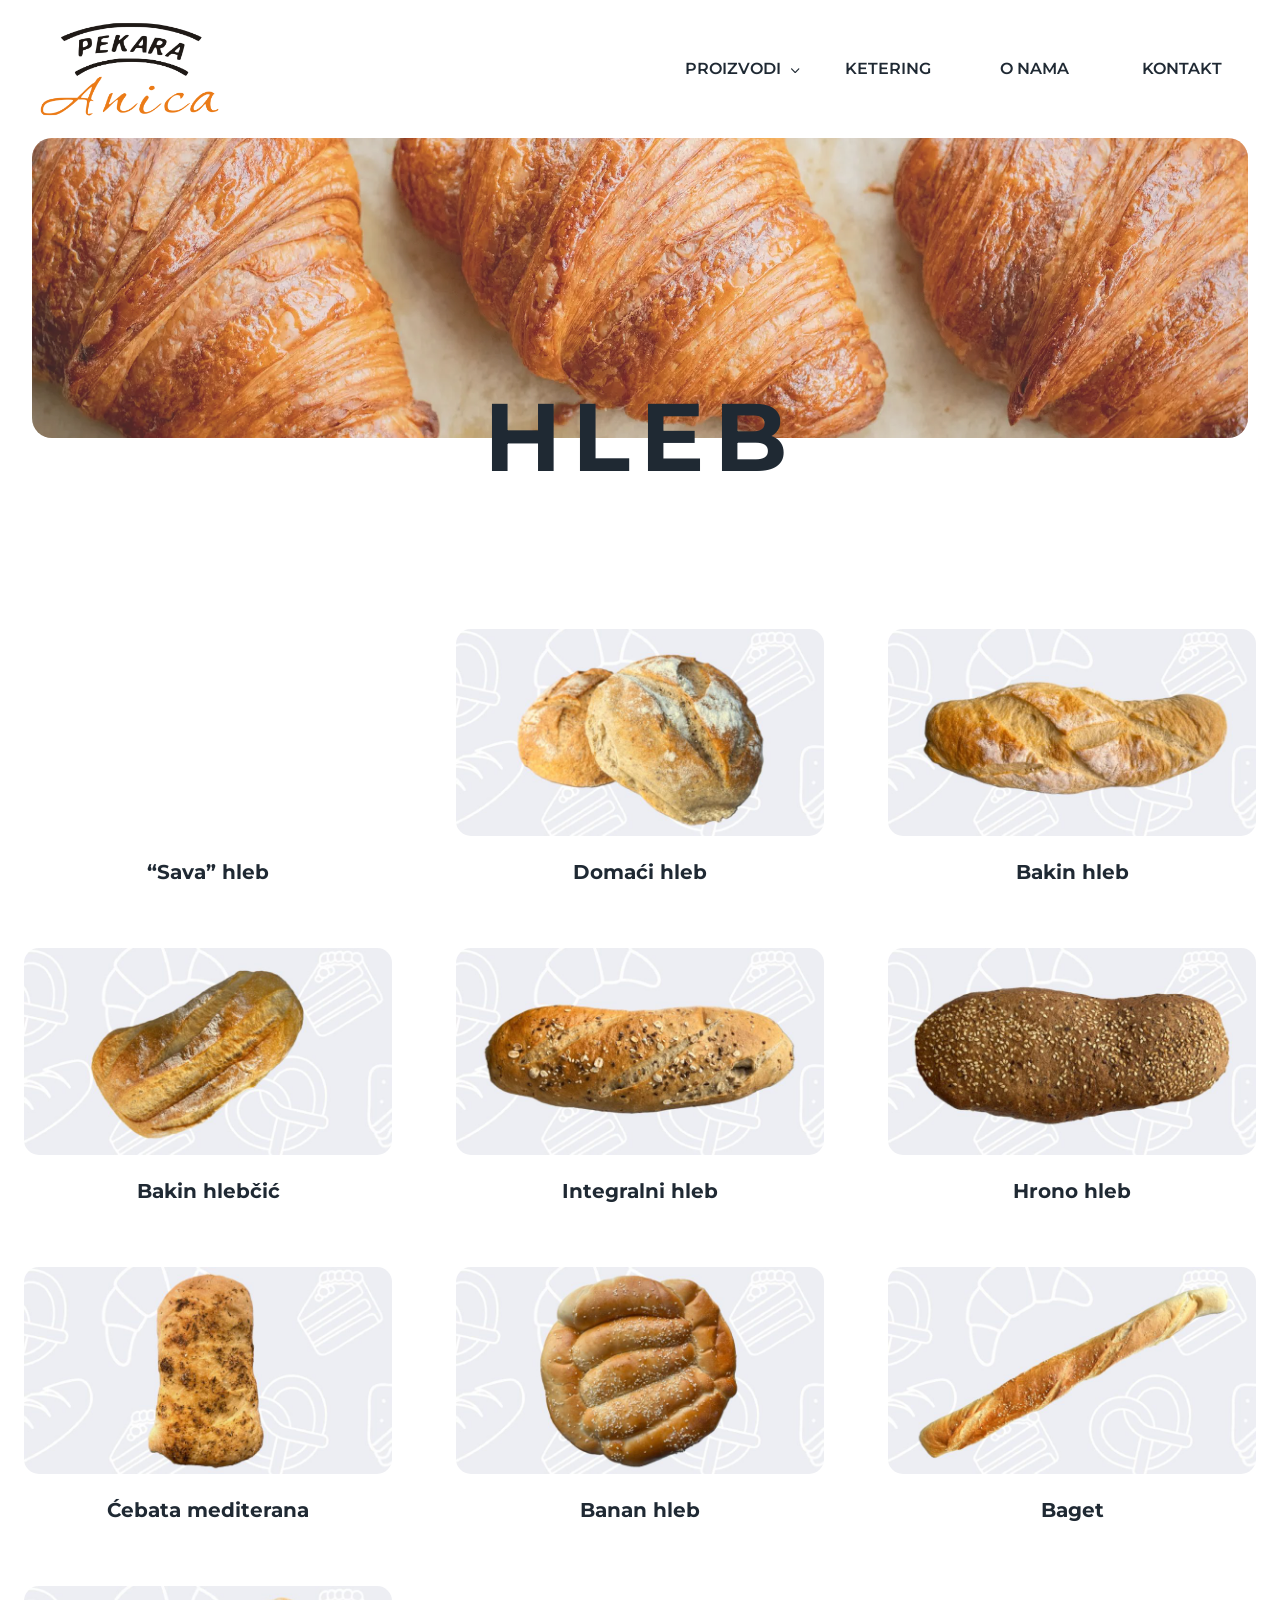
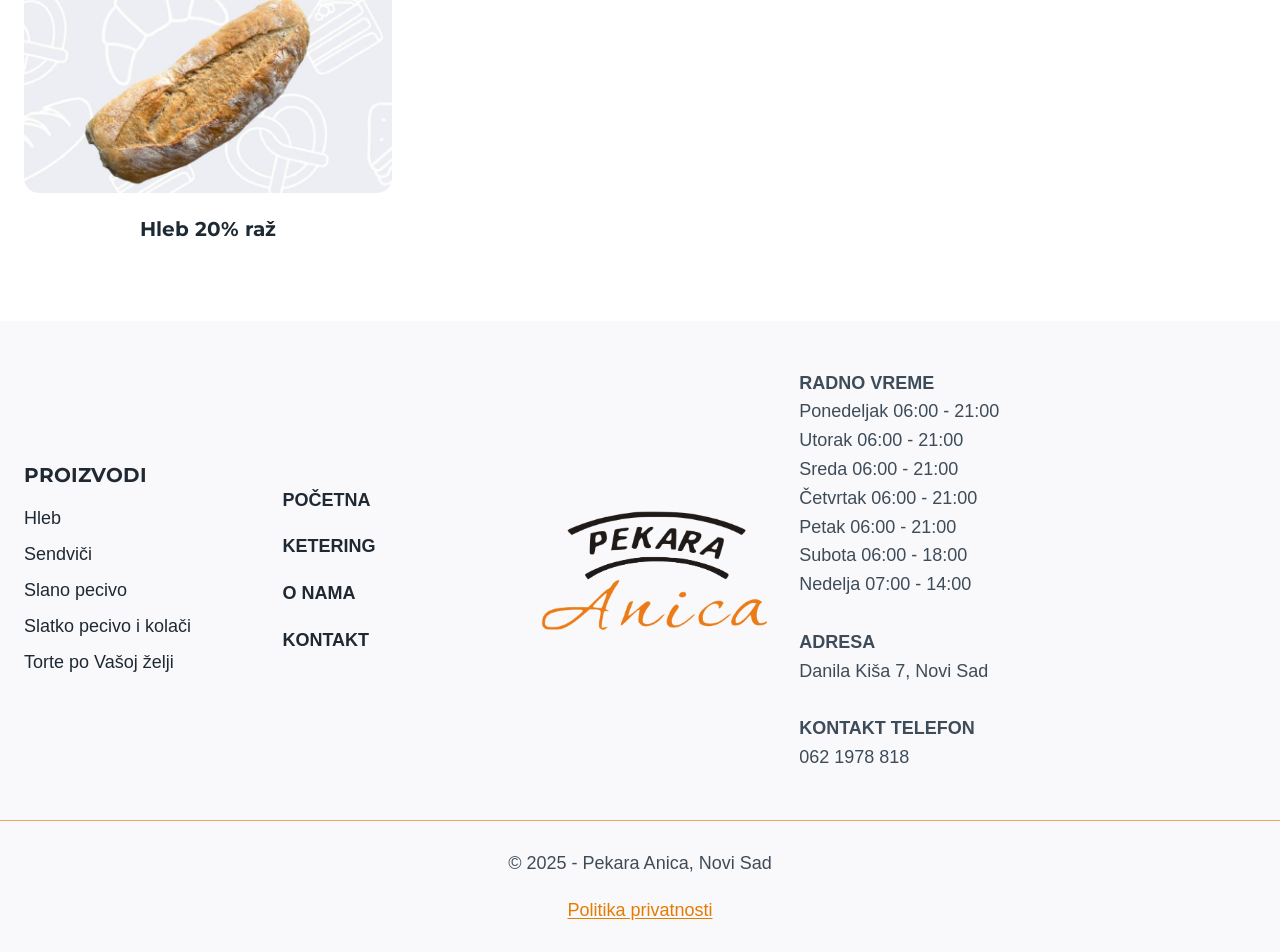
==== hleb/index.html @ 24a73381 "Website upload" ====
<!DOCTYPE html>
<html lang="en-US" class="no-js" itemtype="https://schema.org/WebPage" itemscope>
<head><meta charset="UTF-8">
	
	<meta name="viewport" content="width=device-width, initial-scale=1, minimum-scale=1">
	<meta name="robots" content="index, follow, max-image-preview:large, max-snippet:-1, max-video-preview:-1">
	<style>img:is([sizes="auto" i], [sizes^="auto," i]) { contain-intrinsic-size: 3000px 1500px }</style>
	
	<!-- This site is optimized with the Yoast SEO plugin v26.4 - https://yoast.com/wordpress/plugins/seo/ -->
	<title>Hleb - Pekara Anica</title>
	<meta name="description" content="Svež domaći hleb pečen svakog dana, od klasičnog belog do integralnog i raženog. Pogledajte našu ponudu ili nas posetite u Novom Sadu.">
	<link rel="canonical" href="/hleb/">
	<meta property="og:locale" content="en_US">
	<meta property="og:type" content="article">
	<meta property="og:title" content="Hleb - Pekara Anica">
	<meta property="og:description" content="Svež domaći hleb pečen svakog dana, od klasičnog belog do integralnog i raženog. Pogledajte našu ponudu ili nas posetite u Novom Sadu.">
	<meta property="og:url" content="/hleb/">
	<meta property="og:site_name" content="Pekara Anica">
	<meta property="article:publisher" content="https://www.facebook.com/pekaraanica">
	<meta property="article:modified_time" content="2025-11-23T13:38:59+00:00">
	<meta property="og:image" content="/wp-content/uploads/2025/11/sava-hleb.jpg">
	<meta property="og:image:width" content="1200">
	<meta property="og:image:height" content="675">
	<meta property="og:image:type" content="image/jpeg">
	<meta name="twitter:card" content="summary_large_image">
	<meta name="twitter:label1" content="Est. reading time">
	<meta name="twitter:data1" content="5 minutes">
	<script type="application/ld+json" class="yoast-schema-graph">{"@context":"https://schema.org","@graph":[{"@type":"WebPage","@id":"/hleb/","url":"/hleb/","name":"Hleb - Pekara Anica","isPartOf":{"@id":"/#website"},"primaryImageOfPage":{"@id":"/hleb/#primaryimage"},"image":{"@id":"/hleb/#primaryimage"},"thumbnailUrl":"/wp-content/uploads/2025/11/sava-hleb.jpg","datePublished":"2025-07-01T20:34:01+00:00","dateModified":"2025-11-23T13:38:59+00:00","description":"Svež domaći hleb pečen svakog dana, od klasičnog belog do integralnog i raženog. Pogledajte našu ponudu ili nas posetite u Novom Sadu.","breadcrumb":{"@id":"/hleb/#breadcrumb"},"inLanguage":"en-US","potentialAction":[{"@type":"ReadAction","target":["/hleb/"]}]},{"@type":"ImageObject","inLanguage":"en-US","@id":"/hleb/#primaryimage","url":"/wp-content/uploads/2025/11/sava-hleb.jpg","contentUrl":"/wp-content/uploads/2025/11/sava-hleb.jpg","width":1200,"height":675,"caption":"\"Sava\" hleb"},{"@type":"BreadcrumbList","@id":"/hleb/#breadcrumb","itemListElement":[{"@type":"ListItem","position":1,"name":"Home","item":"/"},{"@type":"ListItem","position":2,"name":"Hleb"}]},{"@type":"WebSite","@id":"/#website","url":"/","name":"Pekara Anica","description":"Sveže pecivo svakog dana","publisher":{"@id":"/#organization"},"potentialAction":[{"@type":"SearchAction","target":{"@type":"EntryPoint","urlTemplate":"/?s={search_term_string}"},"query-input":{"@type":"PropertyValueSpecification","valueRequired":true,"valueName":"search_term_string"}}],"inLanguage":"en-US"},{"@type":"Organization","@id":"/#organization","name":"Anica","url":"/","logo":{"@type":"ImageObject","inLanguage":"en-US","@id":"/#/schema/logo/image/","url":"/wp-content/uploads/2025/11/logo.png","contentUrl":"/wp-content/uploads/2025/11/logo.png","width":650,"height":355,"caption":"Anica"},"image":{"@id":"/#/schema/logo/image/"},"sameAs":["https://www.facebook.com/pekaraanica"]}]}</script>
	<!-- / Yoast SEO plugin. -->


<link rel="alternate" type="application/rss+xml" title="Pekara Anica » Feed" href="/feed/">
<link rel="alternate" type="application/rss+xml" title="Pekara Anica » Comments Feed" href="/comments/feed/">
			<script>document.documentElement.classList.remove( 'no-js' );</script>
			<script>
window._wpemojiSettings = {"baseUrl":"https:\/\/s.w.org\/images\/core\/emoji\/16.0.1\/72x72\/","ext":".png","svgUrl":"https:\/\/s.w.org\/images\/core\/emoji\/16.0.1\/svg\/","svgExt":".svg","source":{"concatemoji":"\/wp-includes\/js\/wp-emoji-release.min.js?ver=6.8.3"}};
/*! This file is auto-generated */
!function(s,n){var o,i,e;function c(e){try{var t={supportTests:e,timestamp:(new Date).valueOf()};sessionStorage.setItem(o,JSON.stringify(t))}catch(e){}}function p(e,t,n){e.clearRect(0,0,e.canvas.width,e.canvas.height),e.fillText(t,0,0);var t=new Uint32Array(e.getImageData(0,0,e.canvas.width,e.canvas.height).data),a=(e.clearRect(0,0,e.canvas.width,e.canvas.height),e.fillText(n,0,0),new Uint32Array(e.getImageData(0,0,e.canvas.width,e.canvas.height).data));return t.every(function(e,t){return e===a[t]})}function u(e,t){e.clearRect(0,0,e.canvas.width,e.canvas.height),e.fillText(t,0,0);for(var n=e.getImageData(16,16,1,1),a=0;a<n.data.length;a++)if(0!==n.data[a])return!1;return!0}function f(e,t,n,a){switch(t){case"flag":return n(e,"\ud83c\udff3\ufe0f\u200d\u26a7\ufe0f","\ud83c\udff3\ufe0f\u200b\u26a7\ufe0f")?!1:!n(e,"\ud83c\udde8\ud83c\uddf6","\ud83c\udde8\u200b\ud83c\uddf6")&&!n(e,"\ud83c\udff4\udb40\udc67\udb40\udc62\udb40\udc65\udb40\udc6e\udb40\udc67\udb40\udc7f","\ud83c\udff4\u200b\udb40\udc67\u200b\udb40\udc62\u200b\udb40\udc65\u200b\udb40\udc6e\u200b\udb40\udc67\u200b\udb40\udc7f");case"emoji":return!a(e,"\ud83e\udedf")}return!1}function g(e,t,n,a){var r="undefined"!=typeof WorkerGlobalScope&&self instanceof WorkerGlobalScope?new OffscreenCanvas(300,150):s.createElement("canvas"),o=r.getContext("2d",{willReadFrequently:!0}),i=(o.textBaseline="top",o.font="600 32px Arial",{});return e.forEach(function(e){i[e]=t(o,e,n,a)}),i}function t(e){var t=s.createElement("script");t.src=e,t.defer=!0,s.head.appendChild(t)}"undefined"!=typeof Promise&&(o="wpEmojiSettingsSupports",i=["flag","emoji"],n.supports={everything:!0,everythingExceptFlag:!0},e=new Promise(function(e){s.addEventListener("DOMContentLoaded",e,{once:!0})}),new Promise(function(t){var n=function(){try{var e=JSON.parse(sessionStorage.getItem(o));if("object"==typeof e&&"number"==typeof e.timestamp&&(new Date).valueOf()<e.timestamp+604800&&"object"==typeof e.supportTests)return e.supportTests}catch(e){}return null}();if(!n){if("undefined"!=typeof Worker&&"undefined"!=typeof OffscreenCanvas&&"undefined"!=typeof URL&&URL.createObjectURL&&"undefined"!=typeof Blob)try{var e="postMessage("+g.toString()+"("+[JSON.stringify(i),f.toString(),p.toString(),u.toString()].join(",")+"));",a=new Blob([e],{type:"text/javascript"}),r=new Worker(URL.createObjectURL(a),{name:"wpTestEmojiSupports"});return void(r.onmessage=function(e){c(n=e.data),r.terminate(),t(n)})}catch(e){}c(n=g(i,f,p,u))}t(n)}).then(function(e){for(var t in e)n.supports[t]=e[t],n.supports.everything=n.supports.everything&&n.supports[t],"flag"!==t&&(n.supports.everythingExceptFlag=n.supports.everythingExceptFlag&&n.supports[t]);n.supports.everythingExceptFlag=n.supports.everythingExceptFlag&&!n.supports.flag,n.DOMReady=!1,n.readyCallback=function(){n.DOMReady=!0}}).then(function(){return e}).then(function(){var e;n.supports.everything||(n.readyCallback(),(e=n.source||{}).concatemoji?t(e.concatemoji):e.wpemoji&&e.twemoji&&(t(e.twemoji),t(e.wpemoji)))}))}((window,document),window._wpemojiSettings);
</script>
<style id="wp-emoji-styles-inline-css">

	img.wp-smiley, img.emoji {
		display: inline !important;
		border: none !important;
		box-shadow: none !important;
		height: 1em !important;
		width: 1em !important;
		margin: 0 0.07em !important;
		vertical-align: -0.1em !important;
		background: none !important;
		padding: 0 !important;
	}
</style>
<link rel="stylesheet" id="wp-block-library-css" href="/wp-includes/css/dist/block-library/style.min.css?ver=6.8.3" media="all">
<style id="classic-theme-styles-inline-css">
/*! This file is auto-generated */
.wp-block-button__link{color:#fff;background-color:#32373c;border-radius:9999px;box-shadow:none;text-decoration:none;padding:calc(.667em + 2px) calc(1.333em + 2px);font-size:1.125em}.wp-block-file__button{background:#32373c;color:#fff;text-decoration:none}
</style>
<style id="ocb-offcanvas-style-inline-css">
.dashicons{font-family:dashicons!important}.wp-block-ocb-offcanvas .showButton{border:none;border-radius:3px;cursor:pointer;outline:none;padding:8px 20px}.ocbOffCanvasPopup{background-color:#fff;bottom:0;display:flex;flex-direction:column;max-width:100%;position:fixed;transition:transform .3s ease-in-out;visibility:hidden;z-index:99999}@media(prefers-reduced-motion:reduce){.ocbOffCanvasPopup{transition:none}}.ocbOffCanvasPopup.offcanvas-start{border-right:1px solid rgba(0,0,0,.2);left:0;top:0;transform:translateX(-100%);width:350px}.ocbOffCanvasPopup.offcanvas-end{border-left:1px solid rgba(0,0,0,.2);right:0;top:0;transform:translateX(100%);width:350px}.ocbOffCanvasPopup.offcanvas-top{border-bottom:1px solid rgba(0,0,0,.2);height:30vh;left:0;max-height:100%;right:0;top:0;transform:translateY(-100%)}.ocbOffCanvasPopup.offcanvas-bottom{border-top:1px solid rgba(0,0,0,.2);height:30vh;left:0;max-height:100%;right:0;transform:translateY(100%)}.ocbOffCanvasPopup.show{transform:none}.ocbOffCanvasPopup .offcanvas-header{align-items:center;display:flex;justify-content:space-between;padding:16px}.ocbOffCanvasPopup .offcanvas-title{line-height:1.5;margin:0}.ocbOffCanvasPopup .offcanvas-body{flex-grow:1;overflow-y:auto;padding:16px}.ocbOffCanvasPopup .btn-close{align-items:center;background:transparent;border:0;border-radius:4px;box-shadow:none;box-sizing:content-box;color:#000;cursor:pointer;display:inline-flex;height:16px;justify-content:center;margin:0;opacity:.5;outline:none;padding:8px;width:16px}.ocbOffCanvasPopup .btn-close:hover{color:#000;opacity:.75;text-decoration:none}.ocbOffCanvasPopup .btn-close:focus{opacity:1;outline:0}.ocbOffCanvasPopup .btn-close-white{filter:invert(1) grayscale(100%) brightness(200%)}

</style>
<style id="global-styles-inline-css">
:root{--wp--preset--aspect-ratio--square: 1;--wp--preset--aspect-ratio--4-3: 4/3;--wp--preset--aspect-ratio--3-4: 3/4;--wp--preset--aspect-ratio--3-2: 3/2;--wp--preset--aspect-ratio--2-3: 2/3;--wp--preset--aspect-ratio--16-9: 16/9;--wp--preset--aspect-ratio--9-16: 9/16;--wp--preset--color--black: #000000;--wp--preset--color--cyan-bluish-gray: #abb8c3;--wp--preset--color--white: #ffffff;--wp--preset--color--pale-pink: #f78da7;--wp--preset--color--vivid-red: #cf2e2e;--wp--preset--color--luminous-vivid-orange: #ff6900;--wp--preset--color--luminous-vivid-amber: #fcb900;--wp--preset--color--light-green-cyan: #7bdcb5;--wp--preset--color--vivid-green-cyan: #00d084;--wp--preset--color--pale-cyan-blue: #8ed1fc;--wp--preset--color--vivid-cyan-blue: #0693e3;--wp--preset--color--vivid-purple: #9b51e0;--wp--preset--color--theme-palette-1: var(--global-palette1);--wp--preset--color--theme-palette-2: var(--global-palette2);--wp--preset--color--theme-palette-3: var(--global-palette3);--wp--preset--color--theme-palette-4: var(--global-palette4);--wp--preset--color--theme-palette-5: var(--global-palette5);--wp--preset--color--theme-palette-6: var(--global-palette6);--wp--preset--color--theme-palette-7: var(--global-palette7);--wp--preset--color--theme-palette-8: var(--global-palette8);--wp--preset--color--theme-palette-9: var(--global-palette9);--wp--preset--color--theme-palette-10: var(--global-palette10);--wp--preset--color--theme-palette-11: var(--global-palette11);--wp--preset--color--theme-palette-12: var(--global-palette12);--wp--preset--color--theme-palette-13: var(--global-palette13);--wp--preset--color--theme-palette-14: var(--global-palette14);--wp--preset--color--theme-palette-15: var(--global-palette15);--wp--preset--gradient--vivid-cyan-blue-to-vivid-purple: linear-gradient(135deg,rgba(6,147,227,1) 0%,rgb(155,81,224) 100%);--wp--preset--gradient--light-green-cyan-to-vivid-green-cyan: linear-gradient(135deg,rgb(122,220,180) 0%,rgb(0,208,130) 100%);--wp--preset--gradient--luminous-vivid-amber-to-luminous-vivid-orange: linear-gradient(135deg,rgba(252,185,0,1) 0%,rgba(255,105,0,1) 100%);--wp--preset--gradient--luminous-vivid-orange-to-vivid-red: linear-gradient(135deg,rgba(255,105,0,1) 0%,rgb(207,46,46) 100%);--wp--preset--gradient--very-light-gray-to-cyan-bluish-gray: linear-gradient(135deg,rgb(238,238,238) 0%,rgb(169,184,195) 100%);--wp--preset--gradient--cool-to-warm-spectrum: linear-gradient(135deg,rgb(74,234,220) 0%,rgb(151,120,209) 20%,rgb(207,42,186) 40%,rgb(238,44,130) 60%,rgb(251,105,98) 80%,rgb(254,248,76) 100%);--wp--preset--gradient--blush-light-purple: linear-gradient(135deg,rgb(255,206,236) 0%,rgb(152,150,240) 100%);--wp--preset--gradient--blush-bordeaux: linear-gradient(135deg,rgb(254,205,165) 0%,rgb(254,45,45) 50%,rgb(107,0,62) 100%);--wp--preset--gradient--luminous-dusk: linear-gradient(135deg,rgb(255,203,112) 0%,rgb(199,81,192) 50%,rgb(65,88,208) 100%);--wp--preset--gradient--pale-ocean: linear-gradient(135deg,rgb(255,245,203) 0%,rgb(182,227,212) 50%,rgb(51,167,181) 100%);--wp--preset--gradient--electric-grass: linear-gradient(135deg,rgb(202,248,128) 0%,rgb(113,206,126) 100%);--wp--preset--gradient--midnight: linear-gradient(135deg,rgb(2,3,129) 0%,rgb(40,116,252) 100%);--wp--preset--font-size--small: var(--global-font-size-small);--wp--preset--font-size--medium: var(--global-font-size-medium);--wp--preset--font-size--large: var(--global-font-size-large);--wp--preset--font-size--x-large: 42px;--wp--preset--font-size--larger: var(--global-font-size-larger);--wp--preset--font-size--xxlarge: var(--global-font-size-xxlarge);--wp--preset--spacing--20: 0.44rem;--wp--preset--spacing--30: 0.67rem;--wp--preset--spacing--40: 1rem;--wp--preset--spacing--50: 1.5rem;--wp--preset--spacing--60: 2.25rem;--wp--preset--spacing--70: 3.38rem;--wp--preset--spacing--80: 5.06rem;--wp--preset--shadow--natural: 6px 6px 9px rgba(0, 0, 0, 0.2);--wp--preset--shadow--deep: 12px 12px 50px rgba(0, 0, 0, 0.4);--wp--preset--shadow--sharp: 6px 6px 0px rgba(0, 0, 0, 0.2);--wp--preset--shadow--outlined: 6px 6px 0px -3px rgba(255, 255, 255, 1), 6px 6px rgba(0, 0, 0, 1);--wp--preset--shadow--crisp: 6px 6px 0px rgba(0, 0, 0, 1);}:where(.is-layout-flex){gap: 0.5em;}:where(.is-layout-grid){gap: 0.5em;}body .is-layout-flex{display: flex;}.is-layout-flex{flex-wrap: wrap;align-items: center;}.is-layout-flex > :is(*, div){margin: 0;}body .is-layout-grid{display: grid;}.is-layout-grid > :is(*, div){margin: 0;}:where(.wp-block-columns.is-layout-flex){gap: 2em;}:where(.wp-block-columns.is-layout-grid){gap: 2em;}:where(.wp-block-post-template.is-layout-flex){gap: 1.25em;}:where(.wp-block-post-template.is-layout-grid){gap: 1.25em;}.has-black-color{color: var(--wp--preset--color--black) !important;}.has-cyan-bluish-gray-color{color: var(--wp--preset--color--cyan-bluish-gray) !important;}.has-white-color{color: var(--wp--preset--color--white) !important;}.has-pale-pink-color{color: var(--wp--preset--color--pale-pink) !important;}.has-vivid-red-color{color: var(--wp--preset--color--vivid-red) !important;}.has-luminous-vivid-orange-color{color: var(--wp--preset--color--luminous-vivid-orange) !important;}.has-luminous-vivid-amber-color{color: var(--wp--preset--color--luminous-vivid-amber) !important;}.has-light-green-cyan-color{color: var(--wp--preset--color--light-green-cyan) !important;}.has-vivid-green-cyan-color{color: var(--wp--preset--color--vivid-green-cyan) !important;}.has-pale-cyan-blue-color{color: var(--wp--preset--color--pale-cyan-blue) !important;}.has-vivid-cyan-blue-color{color: var(--wp--preset--color--vivid-cyan-blue) !important;}.has-vivid-purple-color{color: var(--wp--preset--color--vivid-purple) !important;}.has-black-background-color{background-color: var(--wp--preset--color--black) !important;}.has-cyan-bluish-gray-background-color{background-color: var(--wp--preset--color--cyan-bluish-gray) !important;}.has-white-background-color{background-color: var(--wp--preset--color--white) !important;}.has-pale-pink-background-color{background-color: var(--wp--preset--color--pale-pink) !important;}.has-vivid-red-background-color{background-color: var(--wp--preset--color--vivid-red) !important;}.has-luminous-vivid-orange-background-color{background-color: var(--wp--preset--color--luminous-vivid-orange) !important;}.has-luminous-vivid-amber-background-color{background-color: var(--wp--preset--color--luminous-vivid-amber) !important;}.has-light-green-cyan-background-color{background-color: var(--wp--preset--color--light-green-cyan) !important;}.has-vivid-green-cyan-background-color{background-color: var(--wp--preset--color--vivid-green-cyan) !important;}.has-pale-cyan-blue-background-color{background-color: var(--wp--preset--color--pale-cyan-blue) !important;}.has-vivid-cyan-blue-background-color{background-color: var(--wp--preset--color--vivid-cyan-blue) !important;}.has-vivid-purple-background-color{background-color: var(--wp--preset--color--vivid-purple) !important;}.has-black-border-color{border-color: var(--wp--preset--color--black) !important;}.has-cyan-bluish-gray-border-color{border-color: var(--wp--preset--color--cyan-bluish-gray) !important;}.has-white-border-color{border-color: var(--wp--preset--color--white) !important;}.has-pale-pink-border-color{border-color: var(--wp--preset--color--pale-pink) !important;}.has-vivid-red-border-color{border-color: var(--wp--preset--color--vivid-red) !important;}.has-luminous-vivid-orange-border-color{border-color: var(--wp--preset--color--luminous-vivid-orange) !important;}.has-luminous-vivid-amber-border-color{border-color: var(--wp--preset--color--luminous-vivid-amber) !important;}.has-light-green-cyan-border-color{border-color: var(--wp--preset--color--light-green-cyan) !important;}.has-vivid-green-cyan-border-color{border-color: var(--wp--preset--color--vivid-green-cyan) !important;}.has-pale-cyan-blue-border-color{border-color: var(--wp--preset--color--pale-cyan-blue) !important;}.has-vivid-cyan-blue-border-color{border-color: var(--wp--preset--color--vivid-cyan-blue) !important;}.has-vivid-purple-border-color{border-color: var(--wp--preset--color--vivid-purple) !important;}.has-vivid-cyan-blue-to-vivid-purple-gradient-background{background: var(--wp--preset--gradient--vivid-cyan-blue-to-vivid-purple) !important;}.has-light-green-cyan-to-vivid-green-cyan-gradient-background{background: var(--wp--preset--gradient--light-green-cyan-to-vivid-green-cyan) !important;}.has-luminous-vivid-amber-to-luminous-vivid-orange-gradient-background{background: var(--wp--preset--gradient--luminous-vivid-amber-to-luminous-vivid-orange) !important;}.has-luminous-vivid-orange-to-vivid-red-gradient-background{background: var(--wp--preset--gradient--luminous-vivid-orange-to-vivid-red) !important;}.has-very-light-gray-to-cyan-bluish-gray-gradient-background{background: var(--wp--preset--gradient--very-light-gray-to-cyan-bluish-gray) !important;}.has-cool-to-warm-spectrum-gradient-background{background: var(--wp--preset--gradient--cool-to-warm-spectrum) !important;}.has-blush-light-purple-gradient-background{background: var(--wp--preset--gradient--blush-light-purple) !important;}.has-blush-bordeaux-gradient-background{background: var(--wp--preset--gradient--blush-bordeaux) !important;}.has-luminous-dusk-gradient-background{background: var(--wp--preset--gradient--luminous-dusk) !important;}.has-pale-ocean-gradient-background{background: var(--wp--preset--gradient--pale-ocean) !important;}.has-electric-grass-gradient-background{background: var(--wp--preset--gradient--electric-grass) !important;}.has-midnight-gradient-background{background: var(--wp--preset--gradient--midnight) !important;}.has-small-font-size{font-size: var(--wp--preset--font-size--small) !important;}.has-medium-font-size{font-size: var(--wp--preset--font-size--medium) !important;}.has-large-font-size{font-size: var(--wp--preset--font-size--large) !important;}.has-x-large-font-size{font-size: var(--wp--preset--font-size--x-large) !important;}
:where(.wp-block-post-template.is-layout-flex){gap: 1.25em;}:where(.wp-block-post-template.is-layout-grid){gap: 1.25em;}
:where(.wp-block-columns.is-layout-flex){gap: 2em;}:where(.wp-block-columns.is-layout-grid){gap: 2em;}
:root :where(.wp-block-pullquote){font-size: 1.5em;line-height: 1.6;}
</style>
<link rel="stylesheet" id="parent-style-css" href="/wp-content/themes/kadence/style.css?ver=6.8.3" media="all">
<link rel="stylesheet" id="child-style-css" href="/wp-content/themes/kadence-child/style.css?ver=1.0" media="all">
<link rel="stylesheet" id="kadence-global-css" href="/wp-content/themes/kadence/assets/css/global.min.css?ver=1.4.2" media="all">
<style id="kadence-global-inline-css">
/* Kadence Base CSS */
:root{--global-palette1:#e47b02;--global-palette2:#ed8f0c;--global-palette3:#1f2933;--global-palette4:#3e4c59;--global-palette5:#52606d;--global-palette6:#7b8794;--global-palette7:#f3f4f7;--global-palette8:#f9f9fb;--global-palette9:#ffffff;--global-palette10:oklch(from var(--global-palette1) calc(l + 0.10 * (1 - l)) calc(c * 1.00) calc(h + 180) / 100%);--global-palette11:#13612e;--global-palette12:#1159af;--global-palette13:#b82105;--global-palette14:#f7630c;--global-palette15:#f5a524;--global-palette9rgb:255, 255, 255;--global-palette-highlight:var(--global-palette1);--global-palette-highlight-alt:var(--global-palette1);--global-palette-highlight-alt2:var(--global-palette9);--global-palette-btn-bg:var(--global-palette1);--global-palette-btn-bg-hover:#ffab35;--global-palette-btn:#ffffff;--global-palette-btn-hover:var(--global-palette9);--global-palette-btn-sec-bg:var(--global-palette7);--global-palette-btn-sec-bg-hover:var(--global-palette2);--global-palette-btn-sec:var(--global-palette3);--global-palette-btn-sec-hover:var(--global-palette9);--global-body-font-family:-apple-system,BlinkMacSystemFont,"Segoe UI",Roboto,Oxygen-Sans,Ubuntu,Cantarell,"Helvetica Neue",sans-serif, "Apple Color Emoji", "Segoe UI Emoji", "Segoe UI Symbol";--global-heading-font-family:Montserrat, sans-serif;--global-primary-nav-font-family:Montserrat, sans-serif;--global-fallback-font:sans-serif;--global-display-fallback-font:sans-serif;--global-content-width:1290px;--global-content-wide-width:calc(1290px + 230px);--global-content-narrow-width:842px;--global-content-edge-padding:1.5rem;--global-content-boxed-padding:2rem;--global-calc-content-width:calc(1290px - var(--global-content-edge-padding) - var(--global-content-edge-padding) );--wp--style--global--content-size:var(--global-calc-content-width);}.wp-site-blocks{--global-vw:calc( 100vw - ( 0.5 * var(--scrollbar-offset)));}body{background:var(--global-palette8);}body, input, select, optgroup, textarea{font-style:normal;font-weight:400;font-size:18px;line-height:1.6;font-family:var(--global-body-font-family);color:var(--global-palette4);}.content-bg, body.content-style-unboxed .site{background:var(--global-palette9);}h1,h2,h3,h4,h5,h6{font-family:var(--global-heading-font-family);}h1{font-style:normal;font-weight:700;font-size:50px;line-height:1.4;text-transform:capitalize;color:var(--global-palette3);}h2{font-style:normal;font-weight:700;font-size:32px;line-height:1.5;color:var(--global-palette3);}h3{font-style:normal;font-weight:700;font-size:27px;line-height:1.5;color:var(--global-palette3);}h4{font-style:normal;font-weight:700;font-size:24px;line-height:1.5;color:var(--global-palette3);}h5{font-style:normal;font-weight:700;font-size:22px;line-height:1.5;color:var(--global-palette3);}h6{font-style:normal;font-weight:600;font-size:19px;line-height:1.5;text-transform:capitalize;color:var(--global-palette1);}@media all and (max-width: 1024px){h1{font-size:45px;}}@media all and (max-width: 767px){h1{font-size:36px;}}.entry-hero .kadence-breadcrumbs{max-width:1290px;}.site-container, .site-header-row-layout-contained, .site-footer-row-layout-contained, .entry-hero-layout-contained, .comments-area, .alignfull > .wp-block-cover__inner-container, .alignwide > .wp-block-cover__inner-container{max-width:var(--global-content-width);}.content-width-narrow .content-container.site-container, .content-width-narrow .hero-container.site-container{max-width:var(--global-content-narrow-width);}@media all and (min-width: 1520px){.wp-site-blocks .content-container  .alignwide{margin-left:-115px;margin-right:-115px;width:unset;max-width:unset;}}@media all and (min-width: 1102px){.content-width-narrow .wp-site-blocks .content-container .alignwide{margin-left:-130px;margin-right:-130px;width:unset;max-width:unset;}}.content-style-boxed .wp-site-blocks .entry-content .alignwide{margin-left:calc( -1 * var( --global-content-boxed-padding ) );margin-right:calc( -1 * var( --global-content-boxed-padding ) );}.content-area{margin-top:5rem;margin-bottom:5rem;}@media all and (max-width: 1024px){.content-area{margin-top:3rem;margin-bottom:3rem;}}@media all and (max-width: 767px){.content-area{margin-top:2rem;margin-bottom:2rem;}}@media all and (max-width: 1024px){:root{--global-content-boxed-padding:2rem;}}@media all and (max-width: 767px){:root{--global-content-boxed-padding:1.5rem;}}.entry-content-wrap{padding:2rem;}@media all and (max-width: 1024px){.entry-content-wrap{padding:2rem;}}@media all and (max-width: 767px){.entry-content-wrap{padding:1.5rem;}}.entry.single-entry{box-shadow:0px 15px 15px -10px rgba(0,0,0,0.05);}.entry.loop-entry{box-shadow:0px 15px 15px -10px rgba(140,202,245,0.18);}.loop-entry .entry-content-wrap{padding:2rem;}@media all and (max-width: 1024px){.loop-entry .entry-content-wrap{padding:2rem;}}@media all and (max-width: 767px){.loop-entry .entry-content-wrap{padding:1.5rem;}}button, .button, .wp-block-button__link, input[type="button"], input[type="reset"], input[type="submit"], .fl-button, .elementor-button-wrapper .elementor-button, .wc-block-components-checkout-place-order-button, .wc-block-cart__submit{font-style:normal;font-weight:600;line-height:1.2;letter-spacing:0em;font-family:Montserrat, sans-serif;text-transform:capitalize;border-radius:100px;padding:17px 35px 17px 35px;box-shadow:0px 0px 0px -7px rgba(0,0,0,0);}.wp-block-button.is-style-outline .wp-block-button__link{padding:17px 35px 17px 35px;}button:hover, button:focus, button:active, .button:hover, .button:focus, .button:active, .wp-block-button__link:hover, .wp-block-button__link:focus, .wp-block-button__link:active, input[type="button"]:hover, input[type="button"]:focus, input[type="button"]:active, input[type="reset"]:hover, input[type="reset"]:focus, input[type="reset"]:active, input[type="submit"]:hover, input[type="submit"]:focus, input[type="submit"]:active, .elementor-button-wrapper .elementor-button:hover, .elementor-button-wrapper .elementor-button:focus, .elementor-button-wrapper .elementor-button:active, .wc-block-cart__submit:hover{box-shadow:0px 15px 25px -7px rgba(0,0,0,0);}.kb-button.kb-btn-global-outline.kb-btn-global-inherit{padding-top:calc(17px - 2px);padding-right:calc(35px - 2px);padding-bottom:calc(17px - 2px);padding-left:calc(35px - 2px);}button.button-style-secondary, .button.button-style-secondary, .wp-block-button__link.button-style-secondary, input[type="button"].button-style-secondary, input[type="reset"].button-style-secondary, input[type="submit"].button-style-secondary, .fl-button.button-style-secondary, .elementor-button-wrapper .elementor-button.button-style-secondary, .wc-block-components-checkout-place-order-button.button-style-secondary, .wc-block-cart__submit.button-style-secondary{font-style:normal;font-weight:600;line-height:1.2;letter-spacing:0em;font-family:Montserrat, sans-serif;text-transform:capitalize;}@media all and (min-width: 1025px){.transparent-header .entry-hero .entry-hero-container-inner{padding-top:80px;}}@media all and (max-width: 1024px){.mobile-transparent-header .entry-hero .entry-hero-container-inner{padding-top:80px;}}@media all and (max-width: 767px){.mobile-transparent-header .entry-hero .entry-hero-container-inner{padding-top:80px;}}.wp-site-blocks .page-title h1{font-style:normal;}.entry-hero.page-hero-section .entry-header{min-height:200px;}.loop-entry.type-post h2.entry-title{font-style:normal;font-size:24px;line-height:1.3;color:var(--global-palette3);}@media all and (max-width: 1024px){.loop-entry.type-post h2.entry-title{font-size:24px;}}
/* Kadence Header CSS */
@media all and (max-width: 1024px){.mobile-transparent-header #masthead{position:absolute;left:0px;right:0px;z-index:100;}.kadence-scrollbar-fixer.mobile-transparent-header #masthead{right:var(--scrollbar-offset,0);}.mobile-transparent-header #masthead, .mobile-transparent-header .site-top-header-wrap .site-header-row-container-inner, .mobile-transparent-header .site-main-header-wrap .site-header-row-container-inner, .mobile-transparent-header .site-bottom-header-wrap .site-header-row-container-inner{background:transparent;}.site-header-row-tablet-layout-fullwidth, .site-header-row-tablet-layout-standard{padding:0px;}}@media all and (min-width: 1025px){.transparent-header #masthead{position:absolute;left:0px;right:0px;z-index:100;}.transparent-header.kadence-scrollbar-fixer #masthead{right:var(--scrollbar-offset,0);}.transparent-header #masthead, .transparent-header .site-top-header-wrap .site-header-row-container-inner, .transparent-header .site-main-header-wrap .site-header-row-container-inner, .transparent-header .site-bottom-header-wrap .site-header-row-container-inner{background:transparent;}}.site-branding a.brand img{max-width:180px;}.site-branding a.brand img.svg-logo-image{width:180px;}@media all and (max-width: 767px){.site-branding a.brand img{max-width:100px;}.site-branding a.brand img.svg-logo-image{width:100px;}}.site-branding{padding:0px 0px 0px 0px;}@media all and (max-width: 1024px){.site-branding{padding:5px 0px 0px 0px;}}#masthead, #masthead .kadence-sticky-header.item-is-fixed:not(.item-at-start):not(.site-header-row-container):not(.site-main-header-wrap), #masthead .kadence-sticky-header.item-is-fixed:not(.item-at-start) > .site-header-row-container-inner{background:#ffffff;}.site-main-header-inner-wrap{min-height:80px;}.site-main-header-wrap .site-header-row-container-inner>.site-container{padding:20px 25px 20px 40px;}@media all and (max-width: 1024px){.site-main-header-wrap .site-header-row-container-inner>.site-container{padding:11px 50px 11px 35px;}}@media all and (max-width: 767px){.site-main-header-wrap .site-header-row-container-inner>.site-container{padding:3px 14px 3px 14px;}}.site-main-header-wrap.site-header-row-container.site-header-focus-item.site-header-row-layout-standard.kadence-sticky-header.item-is-fixed.item-is-stuck, .site-header-upper-inner-wrap.kadence-sticky-header.item-is-fixed.item-is-stuck, .site-header-inner-wrap.kadence-sticky-header.item-is-fixed.item-is-stuck, .site-top-header-wrap.site-header-row-container.site-header-focus-item.site-header-row-layout-standard.kadence-sticky-header.item-is-fixed.item-is-stuck, .site-bottom-header-wrap.site-header-row-container.site-header-focus-item.site-header-row-layout-standard.kadence-sticky-header.item-is-fixed.item-is-stuck{box-shadow:0px 0px 0px 0px rgba(0,0,0,0);}.header-navigation[class*="header-navigation-style-underline"] .header-menu-container.primary-menu-container>ul>li>a:after{width:calc( 100% - 1.7em);}.main-navigation .primary-menu-container > ul > li.menu-item > a{padding-left:calc(1.7em / 2);padding-right:calc(1.7em / 2);padding-top:0.6em;padding-bottom:0.6em;color:var(--global-palette3);}.main-navigation .primary-menu-container > ul > li.menu-item .dropdown-nav-special-toggle{right:calc(1.7em / 2);}.main-navigation .primary-menu-container > ul li.menu-item > a{font-style:normal;font-weight:600;font-size:16px;font-family:var(--global-primary-nav-font-family);}.main-navigation .primary-menu-container > ul > li.menu-item > a:hover{color:var(--global-palette-highlight);}.main-navigation .primary-menu-container > ul > li.menu-item.current-menu-item > a{color:var(--global-palette1);}.header-navigation .header-menu-container ul ul.sub-menu, .header-navigation .header-menu-container ul ul.submenu{background:var(--global-palette3);box-shadow:0px 2px 13px 0px rgba(0,0,0,0.1);}.header-navigation .header-menu-container ul ul li.menu-item, .header-menu-container ul.menu > li.kadence-menu-mega-enabled > ul > li.menu-item > a{border-bottom:1px solid rgba(255,255,255,0.1);border-radius:0px 0px 0px 0px;}.header-navigation .header-menu-container ul ul li.menu-item > a{width:200px;padding-top:1em;padding-bottom:1em;color:var(--global-palette9);font-style:normal;font-size:16px;}.header-navigation .header-menu-container ul ul li.menu-item > a:hover{color:var(--global-palette9);background:var(--global-palette1);border-radius:0px 0px 0px 0px;}.header-navigation .header-menu-container ul ul li.menu-item.current-menu-item > a{color:var(--global-palette9);background:var(--global-palette1);border-radius:0px 0px 0px 0px;}.mobile-toggle-open-container .menu-toggle-open, .mobile-toggle-open-container .menu-toggle-open:focus{color:var(--global-palette3);padding:0.4em 0.6em 0.4em 0.6em;font-size:14px;}.mobile-toggle-open-container .menu-toggle-open.menu-toggle-style-bordered{border:1px solid currentColor;}.mobile-toggle-open-container .menu-toggle-open .menu-toggle-icon{font-size:30px;}.mobile-toggle-open-container .menu-toggle-open:hover, .mobile-toggle-open-container .menu-toggle-open:focus-visible{color:var(--global-palette-highlight);}.mobile-navigation ul li{font-style:normal;font-weight:600;font-size:18px;line-height:1.2;font-family:Montserrat, sans-serif;}.mobile-navigation ul li a{padding-top:1em;padding-bottom:1em;}.mobile-navigation ul li > a, .mobile-navigation ul li.menu-item-has-children > .drawer-nav-drop-wrap{color:var(--global-palette8);}.mobile-navigation ul li.current-menu-item > a, .mobile-navigation ul li.current-menu-item.menu-item-has-children > .drawer-nav-drop-wrap{color:var(--global-palette-highlight);}.mobile-navigation ul li.menu-item-has-children .drawer-nav-drop-wrap, .mobile-navigation ul li:not(.menu-item-has-children) a{border-bottom:1px solid rgba(255,255,255,0.1);}.mobile-navigation:not(.drawer-navigation-parent-toggle-true) ul li.menu-item-has-children .drawer-nav-drop-wrap button{border-left:1px solid rgba(255,255,255,0.1);}#mobile-drawer .drawer-inner, #mobile-drawer.popup-drawer-layout-fullwidth.popup-drawer-animation-slice .pop-portion-bg, #mobile-drawer.popup-drawer-layout-fullwidth.popup-drawer-animation-slice.pop-animated.show-drawer .drawer-inner{background:var(--global-palette3);}#mobile-drawer .drawer-header .drawer-toggle{padding:0.6em 0.15em 0.6em 0.15em;font-size:24px;}
/* Kadence Footer CSS */
#colophon{background:var(--global-palette8);}.site-middle-footer-inner-wrap{padding-top:30px;padding-bottom:30px;grid-column-gap:30px;grid-row-gap:30px;}.site-middle-footer-inner-wrap .widget{margin-bottom:30px;}.site-middle-footer-inner-wrap .site-footer-section:not(:last-child):after{right:calc(-30px / 2);}@media all and (max-width: 767px){.site-middle-footer-inner-wrap{grid-column-gap:20px;grid-row-gap:20px;}.site-middle-footer-inner-wrap .site-footer-section:not(:last-child):after{right:calc(-20px / 2);}}.site-bottom-footer-wrap .site-footer-row-container-inner{border-top:1px solid rgba(228,123,2,0.64);}.site-bottom-footer-inner-wrap{padding-top:10px;padding-bottom:10px;grid-column-gap:30px;}.site-bottom-footer-inner-wrap .widget{margin-bottom:30px;}.site-bottom-footer-inner-wrap .site-footer-section:not(:last-child):after{right:calc(-30px / 2);}
</style>
<link rel="stylesheet" id="kadence-header-css" href="/wp-content/themes/kadence/assets/css/header.min.css?ver=1.4.2" media="all">
<link rel="stylesheet" id="kadence-content-css" href="/wp-content/themes/kadence/assets/css/content.min.css?ver=1.4.2" media="all">
<link rel="stylesheet" id="kadence-footer-css" href="/wp-content/themes/kadence/assets/css/footer.min.css?ver=1.4.2" media="all">
<link rel="stylesheet" id="kadence-blocks-rowlayout-css" href="/wp-content/plugins/kadence-blocks/dist/style-blocks-rowlayout.css?ver=3.5.27" media="all">
<link rel="stylesheet" id="kadence-blocks-column-css" href="/wp-content/plugins/kadence-blocks/dist/style-blocks-column.css?ver=3.5.27" media="all">
<style id="kadence-blocks-advancedheading-inline-css">
.wp-block-kadence-advancedheading mark{background:transparent;border-style:solid;border-width:0}.wp-block-kadence-advancedheading mark.kt-highlight{color:#f76a0c;}.kb-adv-heading-icon{display: inline-flex;justify-content: center;align-items: center;} .is-layout-constrained > .kb-advanced-heading-link {display: block;}.single-content .kadence-advanced-heading-wrapper h1, .single-content .kadence-advanced-heading-wrapper h2, .single-content .kadence-advanced-heading-wrapper h3, .single-content .kadence-advanced-heading-wrapper h4, .single-content .kadence-advanced-heading-wrapper h5, .single-content .kadence-advanced-heading-wrapper h6 {margin: 1.5em 0 .5em;}.single-content .kadence-advanced-heading-wrapper+* { margin-top:0;}.kb-screen-reader-text{position:absolute;width:1px;height:1px;padding:0;margin:-1px;overflow:hidden;clip:rect(0,0,0,0);}
</style>
<link rel="stylesheet" id="kadence-blocks-image-css" href="/wp-content/plugins/kadence-blocks/dist/style-blocks-image.css?ver=3.5.27" media="all">
<style id="kadence-blocks-global-variables-inline-css">
:root {--global-kb-font-size-sm:clamp(0.8rem, 0.73rem + 0.217vw, 0.9rem);--global-kb-font-size-md:clamp(1.1rem, 0.995rem + 0.326vw, 1.25rem);--global-kb-font-size-lg:clamp(1.75rem, 1.576rem + 0.543vw, 2rem);--global-kb-font-size-xl:clamp(2.25rem, 1.728rem + 1.63vw, 3rem);--global-kb-font-size-xxl:clamp(2.5rem, 1.456rem + 3.26vw, 4rem);--global-kb-font-size-xxxl:clamp(2.75rem, 0.489rem + 7.065vw, 6rem);}
</style>
<style id="kadence_blocks_css-inline-css">
.kb-row-layout-id1858_131e44-a3 > .kt-row-column-wrap{max-width:1700px;margin-left:auto;margin-right:auto;padding-right:var(--global-kb-spacing-md, 2rem);padding-left:var(--global-kb-spacing-md, 2rem);grid-template-columns:minmax(0, 1fr);}@media all and (max-width: 1024px){.kb-row-layout-id1858_131e44-a3 > .kt-row-column-wrap{padding-top:40px;}}@media all and (max-width: 767px){.kb-row-layout-id1858_131e44-a3 > .kt-row-column-wrap{padding-top:var(--global-kb-spacing-xxs, 0.5rem);padding-right:var(--global-kb-spacing-xxs, 0.5rem);padding-left:var(--global-kb-spacing-xxs, 0.5rem);grid-template-columns:minmax(0, 1fr);}}.kadence-column1858_413f74-51 > .kt-inside-inner-col{min-height:300px;}.kadence-column1858_413f74-51 > .kt-inside-inner-col,.kadence-column1858_413f74-51 > .kt-inside-inner-col:before{border-top-left-radius:20px;border-top-right-radius:20px;border-bottom-right-radius:20px;border-bottom-left-radius:20px;}.kadence-column1858_413f74-51 > .kt-inside-inner-col{column-gap:var(--global-kb-gap-sm, 1rem);}.kadence-column1858_413f74-51 > .kt-inside-inner-col{flex-direction:column;}.kadence-column1858_413f74-51 > .kt-inside-inner-col > .aligncenter{width:100%;}.kadence-column1858_413f74-51 > .kt-inside-inner-col{background-image:url('/wp-content/uploads/2025/09/croissants.webp');background-size:cover;background-position:center center;background-attachment:scroll;background-repeat:no-repeat;}.kadence-column1858_413f74-51 > .kt-inside-inner-col:before{opacity:0.15;background-color:var(--global-palette9, #ffffff);}@media all and (max-width: 1024px){.kadence-column1858_413f74-51 > .kt-inside-inner-col{padding-top:0px;padding-right:0px;padding-bottom:0px;padding-left:0px;flex-direction:column;justify-content:center;}}@media all and (max-width: 767px){.kadence-column1858_413f74-51 > .kt-inside-inner-col{min-height:215px;flex-direction:column;justify-content:center;}}.kb-row-layout-id68_6d266f-8b > .kt-row-column-wrap{padding-top:var(--global-kb-spacing-md, 2rem);padding-bottom:var(--global-kb-spacing-sm, 1.5rem);grid-template-columns:minmax(0, 1fr);}@media all and (max-width: 767px){.kb-row-layout-id68_6d266f-8b > .kt-row-column-wrap{padding-bottom:0px;grid-template-columns:minmax(0, 1fr);}}.kadence-column68_69502b-4b > .kt-inside-inner-col{padding-right:40px;padding-left:40px;}.kadence-column68_69502b-4b > .kt-inside-inner-col{column-gap:var(--global-kb-gap-sm, 1rem);}.kadence-column68_69502b-4b > .kt-inside-inner-col{flex-direction:column;}.kadence-column68_69502b-4b > .kt-inside-inner-col > .aligncenter{width:100%;}.kadence-column68_69502b-4b, .kt-inside-inner-col > .kadence-column68_69502b-4b:not(.specificity){margin-top:-100px;}@media all and (max-width: 1024px){.kadence-column68_69502b-4b > .kt-inside-inner-col{flex-direction:column;justify-content:center;}}@media all and (max-width: 1024px){.kadence-column68_69502b-4b, .kt-inside-inner-col > .kadence-column68_69502b-4b:not(.specificity){margin-top:-80px;}}@media all and (max-width: 767px){.kadence-column68_69502b-4b > .kt-inside-inner-col{padding-right:0px;padding-left:0px;flex-direction:column;justify-content:center;}.kadence-column68_69502b-4b, .kt-inside-inner-col > .kadence-column68_69502b-4b:not(.specificity){margin-top:-70px;}}.wp-block-kadence-advancedheading.kt-adv-heading68_eaf1ec-0b, .wp-block-kadence-advancedheading.kt-adv-heading68_eaf1ec-0b[data-kb-block="kb-adv-heading68_eaf1ec-0b"]{padding-top:0px;padding-right:0px;padding-bottom:20px;padding-left:0px;margin-top:0px;margin-right:0px;margin-bottom:0px;margin-left:0px;text-align:center;font-size:var(--global-kb-font-size-xxxl, 5rem);text-transform:capitalize;letter-spacing:10px;}.wp-block-kadence-advancedheading.kt-adv-heading68_eaf1ec-0b mark.kt-highlight, .wp-block-kadence-advancedheading.kt-adv-heading68_eaf1ec-0b[data-kb-block="kb-adv-heading68_eaf1ec-0b"] mark.kt-highlight{-webkit-box-decoration-break:clone;box-decoration-break:clone;}@media all and (max-width: 1024px){.wp-block-kadence-advancedheading.kt-adv-heading68_eaf1ec-0b, .wp-block-kadence-advancedheading.kt-adv-heading68_eaf1ec-0b[data-kb-block="kb-adv-heading68_eaf1ec-0b"]{letter-spacing:5px;}}@media all and (max-width: 767px){.wp-block-kadence-advancedheading.kt-adv-heading68_eaf1ec-0b, .wp-block-kadence-advancedheading.kt-adv-heading68_eaf1ec-0b[data-kb-block="kb-adv-heading68_eaf1ec-0b"]{letter-spacing:0px;font-size:55px;}}.kb-row-layout-id68_ad4329-63 > .kt-row-column-wrap{column-gap:var(--global-kb-gap-lg, 4rem);row-gap:var(--global-kb-gap-lg, 4rem);max-width:var( --global-content-width, 1290px );padding-left:var(--global-content-edge-padding);padding-right:var(--global-content-edge-padding);padding-top:var(--global-kb-spacing-xxl, 5rem);padding-bottom:var(--global-kb-spacing-xxl, 5rem);}.kb-row-layout-id68_ad4329-63 > .kt-row-column-wrap > div:not(.added-for-specificity){grid-column:initial;}.kb-row-layout-id68_ad4329-63 > .kt-row-column-wrap{grid-template-columns:repeat(3, minmax(0, 1fr));}@media all and (max-width: 1024px){.kb-row-layout-id68_ad4329-63 > .kt-row-column-wrap > div:not(.added-for-specificity){grid-column:initial;}}@media all and (max-width: 1024px){.kb-row-layout-id68_ad4329-63 > .kt-row-column-wrap{grid-template-columns:repeat(2, minmax(0, 1fr));}}@media all and (max-width: 767px){.kb-row-layout-id68_ad4329-63 > .kt-row-column-wrap > div:not(.added-for-specificity){grid-column:initial;}.kb-row-layout-id68_ad4329-63 > .kt-row-column-wrap{grid-template-columns:minmax(0, 1fr);}}.kadence-column68_ecb663-b7 > .kt-inside-inner-col{column-gap:var(--global-kb-gap-sm, 1rem);}.kadence-column68_ecb663-b7 > .kt-inside-inner-col{flex-direction:column;}.kadence-column68_ecb663-b7 > .kt-inside-inner-col > .aligncenter{width:100%;}@media all and (max-width: 1024px){.kadence-column68_ecb663-b7 > .kt-inside-inner-col{flex-direction:column;justify-content:center;}}@media all and (max-width: 767px){.kadence-column68_ecb663-b7 > .kt-inside-inner-col{flex-direction:column;justify-content:center;}}.wp-block-kadence-image.kb-image68_f55f39-7f:not(.kb-specificity-added):not(.kb-extra-specificity-added){margin-bottom:var(--global-kb-spacing-sm, 1.5rem);}.kb-image68_f55f39-7f .kb-image-has-overlay:after{opacity:0.3;border-top-left-radius:15px;border-top-right-radius:15px;border-bottom-right-radius:15px;border-bottom-left-radius:15px;}.kb-image68_f55f39-7f img.kb-img, .kb-image68_f55f39-7f .kb-img img{border-top-left-radius:15px;border-top-right-radius:15px;border-bottom-right-radius:15px;border-bottom-left-radius:15px;}@media all and (max-width: 1024px){.wp-block-kadence-image.kb-image68_f55f39-7f:not(.kb-specificity-added):not(.kb-extra-specificity-added){margin-right:0px;}}.wp-block-kadence-advancedheading.kt-adv-heading68_e38af2-ce, .wp-block-kadence-advancedheading.kt-adv-heading68_e38af2-ce[data-kb-block="kb-adv-heading68_e38af2-ce"]{margin-top:0px;text-align:center;font-size:var(--global-kb-font-size-md, 1.25rem);line-height:1.2;}.wp-block-kadence-advancedheading.kt-adv-heading68_e38af2-ce mark.kt-highlight, .wp-block-kadence-advancedheading.kt-adv-heading68_e38af2-ce[data-kb-block="kb-adv-heading68_e38af2-ce"] mark.kt-highlight{-webkit-box-decoration-break:clone;box-decoration-break:clone;}.kadence-column68_4db39c-b3 > .kt-inside-inner-col{column-gap:var(--global-kb-gap-sm, 1rem);}.kadence-column68_4db39c-b3 > .kt-inside-inner-col{flex-direction:column;}.kadence-column68_4db39c-b3 > .kt-inside-inner-col > .aligncenter{width:100%;}@media all and (max-width: 1024px){.kadence-column68_4db39c-b3 > .kt-inside-inner-col{flex-direction:column;justify-content:center;}}@media all and (max-width: 767px){.kadence-column68_4db39c-b3 > .kt-inside-inner-col{flex-direction:column;justify-content:center;}}.wp-block-kadence-image.kb-image68_ee026e-44:not(.kb-specificity-added):not(.kb-extra-specificity-added){margin-bottom:var(--global-kb-spacing-sm, 1.5rem);}.kb-image68_ee026e-44 .kb-image-has-overlay:after{opacity:0.3;border-top-left-radius:15px;border-top-right-radius:15px;border-bottom-right-radius:15px;border-bottom-left-radius:15px;}.kb-image68_ee026e-44 img.kb-img, .kb-image68_ee026e-44 .kb-img img{border-top-left-radius:15px;border-top-right-radius:15px;border-bottom-right-radius:15px;border-bottom-left-radius:15px;}@media all and (max-width: 1024px){.wp-block-kadence-image.kb-image68_ee026e-44:not(.kb-specificity-added):not(.kb-extra-specificity-added){margin-right:0px;}}.wp-block-kadence-advancedheading.kt-adv-heading68_c934b0-7b, .wp-block-kadence-advancedheading.kt-adv-heading68_c934b0-7b[data-kb-block="kb-adv-heading68_c934b0-7b"]{margin-top:0px;text-align:center;font-size:var(--global-kb-font-size-md, 1.25rem);line-height:1.2;}.wp-block-kadence-advancedheading.kt-adv-heading68_c934b0-7b mark.kt-highlight, .wp-block-kadence-advancedheading.kt-adv-heading68_c934b0-7b[data-kb-block="kb-adv-heading68_c934b0-7b"] mark.kt-highlight{-webkit-box-decoration-break:clone;box-decoration-break:clone;}.kadence-column68_691010-9a > .kt-inside-inner-col{column-gap:var(--global-kb-gap-sm, 1rem);}.kadence-column68_691010-9a > .kt-inside-inner-col{flex-direction:column;}.kadence-column68_691010-9a > .kt-inside-inner-col > .aligncenter{width:100%;}@media all and (max-width: 1024px){.kadence-column68_691010-9a > .kt-inside-inner-col{flex-direction:column;justify-content:center;}}@media all and (max-width: 767px){.kadence-column68_691010-9a > .kt-inside-inner-col{flex-direction:column;justify-content:center;}}.wp-block-kadence-image.kb-image68_ab75eb-2f:not(.kb-specificity-added):not(.kb-extra-specificity-added){margin-bottom:var(--global-kb-spacing-sm, 1.5rem);}.kb-image68_ab75eb-2f .kb-image-has-overlay:after{opacity:0.3;border-top-left-radius:15px;border-top-right-radius:15px;border-bottom-right-radius:15px;border-bottom-left-radius:15px;}.kb-image68_ab75eb-2f img.kb-img, .kb-image68_ab75eb-2f .kb-img img{border-top-left-radius:15px;border-top-right-radius:15px;border-bottom-right-radius:15px;border-bottom-left-radius:15px;}@media all and (max-width: 1024px){.wp-block-kadence-image.kb-image68_ab75eb-2f:not(.kb-specificity-added):not(.kb-extra-specificity-added){margin-right:0px;}}.wp-block-kadence-advancedheading.kt-adv-heading68_aea7f3-31, .wp-block-kadence-advancedheading.kt-adv-heading68_aea7f3-31[data-kb-block="kb-adv-heading68_aea7f3-31"]{margin-top:0px;text-align:center;font-size:var(--global-kb-font-size-md, 1.25rem);line-height:1.2;}.wp-block-kadence-advancedheading.kt-adv-heading68_aea7f3-31 mark.kt-highlight, .wp-block-kadence-advancedheading.kt-adv-heading68_aea7f3-31[data-kb-block="kb-adv-heading68_aea7f3-31"] mark.kt-highlight{-webkit-box-decoration-break:clone;box-decoration-break:clone;}.kadence-column68_6b57b1-7b > .kt-inside-inner-col{column-gap:var(--global-kb-gap-sm, 1rem);}.kadence-column68_6b57b1-7b > .kt-inside-inner-col{flex-direction:column;}.kadence-column68_6b57b1-7b > .kt-inside-inner-col > .aligncenter{width:100%;}@media all and (max-width: 1024px){.kadence-column68_6b57b1-7b > .kt-inside-inner-col{flex-direction:column;justify-content:center;}}@media all and (max-width: 767px){.kadence-column68_6b57b1-7b > .kt-inside-inner-col{flex-direction:column;justify-content:center;}}.wp-block-kadence-image.kb-image68_8c0391-26:not(.kb-specificity-added):not(.kb-extra-specificity-added){margin-bottom:var(--global-kb-spacing-sm, 1.5rem);}.kb-image68_8c0391-26 .kb-image-has-overlay:after{opacity:0.3;border-top-left-radius:15px;border-top-right-radius:15px;border-bottom-right-radius:15px;border-bottom-left-radius:15px;}.kb-image68_8c0391-26 img.kb-img, .kb-image68_8c0391-26 .kb-img img{border-top-left-radius:15px;border-top-right-radius:15px;border-bottom-right-radius:15px;border-bottom-left-radius:15px;}@media all and (max-width: 1024px){.wp-block-kadence-image.kb-image68_8c0391-26:not(.kb-specificity-added):not(.kb-extra-specificity-added){margin-right:0px;}}.wp-block-kadence-advancedheading.kt-adv-heading68_28a36c-63, .wp-block-kadence-advancedheading.kt-adv-heading68_28a36c-63[data-kb-block="kb-adv-heading68_28a36c-63"]{margin-top:0px;text-align:center;font-size:var(--global-kb-font-size-md, 1.25rem);line-height:1.2;}.wp-block-kadence-advancedheading.kt-adv-heading68_28a36c-63 mark.kt-highlight, .wp-block-kadence-advancedheading.kt-adv-heading68_28a36c-63[data-kb-block="kb-adv-heading68_28a36c-63"] mark.kt-highlight{-webkit-box-decoration-break:clone;box-decoration-break:clone;}.kadence-column68_d7c4d0-ba > .kt-inside-inner-col{column-gap:var(--global-kb-gap-sm, 1rem);}.kadence-column68_d7c4d0-ba > .kt-inside-inner-col{flex-direction:column;}.kadence-column68_d7c4d0-ba > .kt-inside-inner-col > .aligncenter{width:100%;}@media all and (max-width: 1024px){.kadence-column68_d7c4d0-ba > .kt-inside-inner-col{flex-direction:column;justify-content:center;}}@media all and (max-width: 767px){.kadence-column68_d7c4d0-ba > .kt-inside-inner-col{flex-direction:column;justify-content:center;}}.wp-block-kadence-image.kb-image68_ead90d-35:not(.kb-specificity-added):not(.kb-extra-specificity-added){margin-bottom:var(--global-kb-spacing-sm, 1.5rem);}.kb-image68_ead90d-35 .kb-image-has-overlay:after{opacity:0.3;border-top-left-radius:15px;border-top-right-radius:15px;border-bottom-right-radius:15px;border-bottom-left-radius:15px;}.kb-image68_ead90d-35 img.kb-img, .kb-image68_ead90d-35 .kb-img img{border-top-left-radius:15px;border-top-right-radius:15px;border-bottom-right-radius:15px;border-bottom-left-radius:15px;}@media all and (max-width: 1024px){.wp-block-kadence-image.kb-image68_ead90d-35:not(.kb-specificity-added):not(.kb-extra-specificity-added){margin-right:0px;}}.wp-block-kadence-advancedheading.kt-adv-heading68_cc38da-dd, .wp-block-kadence-advancedheading.kt-adv-heading68_cc38da-dd[data-kb-block="kb-adv-heading68_cc38da-dd"]{margin-top:0px;text-align:center;font-size:var(--global-kb-font-size-md, 1.25rem);line-height:1.2;}.wp-block-kadence-advancedheading.kt-adv-heading68_cc38da-dd mark.kt-highlight, .wp-block-kadence-advancedheading.kt-adv-heading68_cc38da-dd[data-kb-block="kb-adv-heading68_cc38da-dd"] mark.kt-highlight{-webkit-box-decoration-break:clone;box-decoration-break:clone;}.kadence-column68_2fc869-19 > .kt-inside-inner-col{column-gap:var(--global-kb-gap-sm, 1rem);}.kadence-column68_2fc869-19 > .kt-inside-inner-col{flex-direction:column;}.kadence-column68_2fc869-19 > .kt-inside-inner-col > .aligncenter{width:100%;}@media all and (max-width: 1024px){.kadence-column68_2fc869-19 > .kt-inside-inner-col{flex-direction:column;justify-content:center;}}@media all and (max-width: 767px){.kadence-column68_2fc869-19 > .kt-inside-inner-col{flex-direction:column;justify-content:center;}}.wp-block-kadence-image.kb-image68_182670-30:not(.kb-specificity-added):not(.kb-extra-specificity-added){margin-bottom:var(--global-kb-spacing-sm, 1.5rem);}.kb-image68_182670-30 .kb-image-has-overlay:after{opacity:0.3;border-top-left-radius:15px;border-top-right-radius:15px;border-bottom-right-radius:15px;border-bottom-left-radius:15px;}.kb-image68_182670-30 img.kb-img, .kb-image68_182670-30 .kb-img img{border-top-left-radius:15px;border-top-right-radius:15px;border-bottom-right-radius:15px;border-bottom-left-radius:15px;}@media all and (max-width: 1024px){.wp-block-kadence-image.kb-image68_182670-30:not(.kb-specificity-added):not(.kb-extra-specificity-added){margin-right:0px;}}.wp-block-kadence-advancedheading.kt-adv-heading68_bc05eb-c3, .wp-block-kadence-advancedheading.kt-adv-heading68_bc05eb-c3[data-kb-block="kb-adv-heading68_bc05eb-c3"]{margin-top:0px;text-align:center;font-size:var(--global-kb-font-size-md, 1.25rem);line-height:1.2;}.wp-block-kadence-advancedheading.kt-adv-heading68_bc05eb-c3 mark.kt-highlight, .wp-block-kadence-advancedheading.kt-adv-heading68_bc05eb-c3[data-kb-block="kb-adv-heading68_bc05eb-c3"] mark.kt-highlight{-webkit-box-decoration-break:clone;box-decoration-break:clone;}.kadence-column68_58fe23-6a > .kt-inside-inner-col{column-gap:var(--global-kb-gap-sm, 1rem);}.kadence-column68_58fe23-6a > .kt-inside-inner-col{flex-direction:column;}.kadence-column68_58fe23-6a > .kt-inside-inner-col > .aligncenter{width:100%;}@media all and (max-width: 1024px){.kadence-column68_58fe23-6a > .kt-inside-inner-col{flex-direction:column;justify-content:center;}}@media all and (max-width: 767px){.kadence-column68_58fe23-6a > .kt-inside-inner-col{flex-direction:column;justify-content:center;}}.wp-block-kadence-image.kb-image68_fa6bb5-0a:not(.kb-specificity-added):not(.kb-extra-specificity-added){margin-bottom:var(--global-kb-spacing-sm, 1.5rem);}.kb-image68_fa6bb5-0a .kb-image-has-overlay:after{opacity:0.3;border-top-left-radius:15px;border-top-right-radius:15px;border-bottom-right-radius:15px;border-bottom-left-radius:15px;}.kb-image68_fa6bb5-0a img.kb-img, .kb-image68_fa6bb5-0a .kb-img img{border-top-left-radius:15px;border-top-right-radius:15px;border-bottom-right-radius:15px;border-bottom-left-radius:15px;}@media all and (max-width: 1024px){.wp-block-kadence-image.kb-image68_fa6bb5-0a:not(.kb-specificity-added):not(.kb-extra-specificity-added){margin-right:0px;}}.wp-block-kadence-advancedheading.kt-adv-heading68_a932b6-21, .wp-block-kadence-advancedheading.kt-adv-heading68_a932b6-21[data-kb-block="kb-adv-heading68_a932b6-21"]{margin-top:0px;text-align:center;font-size:var(--global-kb-font-size-md, 1.25rem);line-height:1.2;}.wp-block-kadence-advancedheading.kt-adv-heading68_a932b6-21 mark.kt-highlight, .wp-block-kadence-advancedheading.kt-adv-heading68_a932b6-21[data-kb-block="kb-adv-heading68_a932b6-21"] mark.kt-highlight{-webkit-box-decoration-break:clone;box-decoration-break:clone;}.kadence-column68_51ecda-93 > .kt-inside-inner-col{column-gap:var(--global-kb-gap-sm, 1rem);}.kadence-column68_51ecda-93 > .kt-inside-inner-col{flex-direction:column;}.kadence-column68_51ecda-93 > .kt-inside-inner-col > .aligncenter{width:100%;}@media all and (max-width: 1024px){.kadence-column68_51ecda-93 > .kt-inside-inner-col{flex-direction:column;justify-content:center;}}@media all and (max-width: 767px){.kadence-column68_51ecda-93 > .kt-inside-inner-col{flex-direction:column;justify-content:center;}}.wp-block-kadence-image.kb-image68_3b0f47-85:not(.kb-specificity-added):not(.kb-extra-specificity-added){margin-bottom:var(--global-kb-spacing-sm, 1.5rem);}.kb-image68_3b0f47-85 .kb-image-has-overlay:after{opacity:0.3;border-top-left-radius:15px;border-top-right-radius:15px;border-bottom-right-radius:15px;border-bottom-left-radius:15px;}.kb-image68_3b0f47-85 img.kb-img, .kb-image68_3b0f47-85 .kb-img img{border-top-left-radius:15px;border-top-right-radius:15px;border-bottom-right-radius:15px;border-bottom-left-radius:15px;}@media all and (max-width: 1024px){.wp-block-kadence-image.kb-image68_3b0f47-85:not(.kb-specificity-added):not(.kb-extra-specificity-added){margin-right:0px;}}.wp-block-kadence-advancedheading.kt-adv-heading68_9784a1-34, .wp-block-kadence-advancedheading.kt-adv-heading68_9784a1-34[data-kb-block="kb-adv-heading68_9784a1-34"]{margin-top:0px;text-align:center;font-size:var(--global-kb-font-size-md, 1.25rem);line-height:1.2;}.wp-block-kadence-advancedheading.kt-adv-heading68_9784a1-34 mark.kt-highlight, .wp-block-kadence-advancedheading.kt-adv-heading68_9784a1-34[data-kb-block="kb-adv-heading68_9784a1-34"] mark.kt-highlight{-webkit-box-decoration-break:clone;box-decoration-break:clone;}.kadence-column68_b87731-38 > .kt-inside-inner-col{column-gap:var(--global-kb-gap-sm, 1rem);}.kadence-column68_b87731-38 > .kt-inside-inner-col{flex-direction:column;}.kadence-column68_b87731-38 > .kt-inside-inner-col > .aligncenter{width:100%;}@media all and (max-width: 1024px){.kadence-column68_b87731-38 > .kt-inside-inner-col{flex-direction:column;justify-content:center;}}@media all and (max-width: 767px){.kadence-column68_b87731-38 > .kt-inside-inner-col{flex-direction:column;justify-content:center;}}.wp-block-kadence-image.kb-image68_ad1262-9c:not(.kb-specificity-added):not(.kb-extra-specificity-added){margin-bottom:var(--global-kb-spacing-sm, 1.5rem);}.kb-image68_ad1262-9c .kb-image-has-overlay:after{opacity:0.3;border-top-left-radius:15px;border-top-right-radius:15px;border-bottom-right-radius:15px;border-bottom-left-radius:15px;}.kb-image68_ad1262-9c img.kb-img, .kb-image68_ad1262-9c .kb-img img{border-top-left-radius:15px;border-top-right-radius:15px;border-bottom-right-radius:15px;border-bottom-left-radius:15px;}@media all and (max-width: 1024px){.wp-block-kadence-image.kb-image68_ad1262-9c:not(.kb-specificity-added):not(.kb-extra-specificity-added){margin-right:0px;}}.wp-block-kadence-advancedheading.kt-adv-heading68_ccb7dc-b1, .wp-block-kadence-advancedheading.kt-adv-heading68_ccb7dc-b1[data-kb-block="kb-adv-heading68_ccb7dc-b1"]{margin-top:0px;text-align:center;font-size:var(--global-kb-font-size-md, 1.25rem);line-height:1.2;}.wp-block-kadence-advancedheading.kt-adv-heading68_ccb7dc-b1 mark.kt-highlight, .wp-block-kadence-advancedheading.kt-adv-heading68_ccb7dc-b1[data-kb-block="kb-adv-heading68_ccb7dc-b1"] mark.kt-highlight{-webkit-box-decoration-break:clone;box-decoration-break:clone;}.kadence-column68_32c4a2-7a > .kt-inside-inner-col{column-gap:var(--global-kb-gap-sm, 1rem);}.kadence-column68_32c4a2-7a > .kt-inside-inner-col{flex-direction:column;}.kadence-column68_32c4a2-7a > .kt-inside-inner-col > .aligncenter{width:100%;}@media all and (max-width: 1024px){.kadence-column68_32c4a2-7a > .kt-inside-inner-col{flex-direction:column;justify-content:center;}}@media all and (max-width: 767px){.kadence-column68_32c4a2-7a > .kt-inside-inner-col{flex-direction:column;justify-content:center;}}.wp-block-kadence-image.kb-image68_d62bf1-58:not(.kb-specificity-added):not(.kb-extra-specificity-added){margin-bottom:var(--global-kb-spacing-sm, 1.5rem);}.kb-image68_d62bf1-58 .kb-image-has-overlay:after{opacity:0.3;border-top-left-radius:15px;border-top-right-radius:15px;border-bottom-right-radius:15px;border-bottom-left-radius:15px;}.kb-image68_d62bf1-58 img.kb-img, .kb-image68_d62bf1-58 .kb-img img{border-top-left-radius:15px;border-top-right-radius:15px;border-bottom-right-radius:15px;border-bottom-left-radius:15px;}@media all and (max-width: 1024px){.wp-block-kadence-image.kb-image68_d62bf1-58:not(.kb-specificity-added):not(.kb-extra-specificity-added){margin-right:0px;}}.wp-block-kadence-advancedheading.kt-adv-heading68_70fa17-0d, .wp-block-kadence-advancedheading.kt-adv-heading68_70fa17-0d[data-kb-block="kb-adv-heading68_70fa17-0d"]{margin-top:0px;text-align:center;font-size:var(--global-kb-font-size-md, 1.25rem);line-height:1.2;}.wp-block-kadence-advancedheading.kt-adv-heading68_70fa17-0d mark.kt-highlight, .wp-block-kadence-advancedheading.kt-adv-heading68_70fa17-0d[data-kb-block="kb-adv-heading68_70fa17-0d"] mark.kt-highlight{-webkit-box-decoration-break:clone;box-decoration-break:clone;}
</style>
<link rel="https://api.w.org/" href="/wp-json/"><link rel="alternate" title="JSON" type="application/json" href="/wp-json/wp/v2/pages/68"><link rel="EditURI" type="application/rsd+xml" title="RSD" href="/xmlrpc.php?rsd">
<meta name="generator" content="WordPress 6.8.3">
<link rel="shortlink" href="/?p=68">
<link rel="alternate" title="oEmbed (JSON)" type="application/json+oembed" href="/wp-json/oembed/1.0/embed?url=%2Fhleb%2F">
<link rel="alternate" title="oEmbed (XML)" type="text/xml+oembed" href="/wp-json/oembed/1.0/embed?url=%2Fhleb%2F&amp;format=xml">
<style id="uagb-style-conditional-extension">@media (min-width: 1025px){body .uag-hide-desktop.uagb-google-map__wrap,body .uag-hide-desktop{display:none !important}}@media (min-width: 768px) and (max-width: 1024px){body .uag-hide-tab.uagb-google-map__wrap,body .uag-hide-tab{display:none !important}}@media (max-width: 767px){body .uag-hide-mob.uagb-google-map__wrap,body .uag-hide-mob{display:none !important}}</style><style id="uagb-style-frontend-68">.uag-blocks-common-selector{z-index:var(--z-index-desktop) !important}@media (max-width: 976px){.uag-blocks-common-selector{z-index:var(--z-index-tablet) !important}}@media (max-width: 767px){.uag-blocks-common-selector{z-index:var(--z-index-mobile) !important}}
</style><link rel="stylesheet" id="kadence-fonts-gfonts-css" href="https://fonts.googleapis.com/css?family=Montserrat:700,600&amp;display=swap" media="all">
<link rel="icon" href="/wp-content/uploads/2025/10/icon-150x150.png" sizes="32x32">
<link rel="icon" href="/wp-content/uploads/2025/10/icon-300x300.png" sizes="192x192">
<link rel="apple-touch-icon" href="/wp-content/uploads/2025/10/icon-300x300.png">
<meta name="msapplication-TileImage" content="/wp-content/uploads/2025/10/icon-300x300.png">
</head>

<body class="wp-singular page-template-default page page-id-68 wp-custom-logo wp-embed-responsive wp-theme-kadence wp-child-theme-kadence-child footer-on-bottom hide-focus-outline link-style-standard content-title-style-hide content-width-fullwidth content-style-unboxed content-vertical-padding-hide non-transparent-header mobile-non-transparent-header">
<div id="wrapper" class="site wp-site-blocks">
			<a class="skip-link screen-reader-text scroll-ignore" href="#main">Skip to content</a>
		<header id="masthead" class="site-header" role="banner" itemtype="https://schema.org/WPHeader" itemscope>
	<div id="main-header" class="site-header-wrap">
		<div class="site-header-inner-wrap">
			<div class="site-header-upper-wrap">
				<div class="site-header-upper-inner-wrap">
					<div class="site-main-header-wrap site-header-row-container site-header-focus-item site-header-row-layout-standard" data-section="kadence_customizer_header_main">
	<div class="site-header-row-container-inner">
				<div class="site-container">
			<div class="site-main-header-inner-wrap site-header-row site-header-row-has-sides site-header-row-no-center">
									<div class="site-header-main-section-left site-header-section site-header-section-left">
						<div class="site-header-item site-header-focus-item" data-section="title_tagline">
	<div class="site-branding branding-layout-standard site-brand-logo-only"><a class="brand has-logo-image" href="/" rel="home"><img width="650" height="355" src="/wp-content/uploads/2025/11/logo.png" class="custom-logo" alt="Pekara Anica" decoding="async" fetchpriority="high" srcset="/wp-content/uploads/2025/11/logo.png 650w, /wp-content/uploads/2025/11/logo-300x164.png 300w" sizes="(max-width: 650px) 100vw, 650px"></a></div></div><!-- data-section="title_tagline" -->
					</div>
																	<div class="site-header-main-section-right site-header-section site-header-section-right">
						<div class="site-header-item site-header-focus-item site-header-item-main-navigation header-navigation-layout-stretch-true header-navigation-layout-fill-stretch-true" data-section="kadence_customizer_primary_navigation">
		<nav id="site-navigation" class="main-navigation header-navigation hover-to-open nav--toggle-sub header-navigation-style-standard header-navigation-dropdown-animation-fade" role="navigation" aria-label="Primary">
			<div class="primary-menu-container header-menu-container">
	<ul id="primary-menu" class="menu"><li id="menu-item-135" class="menu-item menu-item-type-custom menu-item-object-custom current-menu-ancestor current-menu-parent menu-item-has-children menu-item-135"><a href="#"><span class="nav-drop-title-wrap">PROIZVODI<span class="dropdown-nav-toggle"><span class="kadence-svg-iconset svg-baseline"><svg aria-hidden="true" class="kadence-svg-icon kadence-arrow-down-svg" fill="currentColor" version="1.1" xmlns="http://www.w3.org/2000/svg" width="24" height="24" viewbox="0 0 24 24"><title>Expand</title><path d="M5.293 9.707l6 6c0.391 0.391 1.024 0.391 1.414 0l6-6c0.391-0.391 0.391-1.024 0-1.414s-1.024-0.391-1.414 0l-5.293 5.293-5.293-5.293c-0.391-0.391-1.024-0.391-1.414 0s-0.391 1.024 0 1.414z"></path>
				</svg></span></span></span></a>
<ul class="sub-menu">
	<li id="menu-item-134" class="menu-item menu-item-type-post_type menu-item-object-page current-menu-item page_item page-item-68 current_page_item menu-item-134"><a href="/hleb/" aria-current="page">Hleb</a></li>
	<li id="menu-item-131" class="menu-item menu-item-type-post_type menu-item-object-page menu-item-131"><a href="/sendvici/">Sendviči</a></li>
	<li id="menu-item-133" class="menu-item menu-item-type-post_type menu-item-object-page menu-item-133"><a href="/slano-pecivo/">Slano pecivo</a></li>
	<li id="menu-item-132" class="menu-item menu-item-type-post_type menu-item-object-page menu-item-132"><a href="/slatko-pecivo-i-kolaci/">Slatko pecivo i kolači</a></li>
	<li id="menu-item-129" class="menu-item menu-item-type-post_type menu-item-object-page menu-item-129"><a href="/torte-po-vasoj-zelji/">Torte po Vašoj želji</a></li>
</ul>
</li>
<li id="menu-item-128" class="menu-item menu-item-type-post_type menu-item-object-page menu-item-128"><a href="/ketering/">KETERING</a></li>
<li id="menu-item-126" class="menu-item menu-item-type-post_type menu-item-object-page menu-item-126"><a href="/o-nama/">O NAMA</a></li>
<li id="menu-item-1323" class="menu-item menu-item-type-post_type menu-item-object-page menu-item-1323"><a href="/kontakt/">KONTAKT</a></li>
</ul>		</div>
	</nav><!-- #site-navigation -->
	</div><!-- data-section="primary_navigation" -->
					</div>
							</div>
		</div>
	</div>
</div>
				</div>
			</div>
					</div>
	</div>
	
<div id="mobile-header" class="site-mobile-header-wrap">
	<div class="site-header-inner-wrap">
		<div class="site-header-upper-wrap">
			<div class="site-header-upper-inner-wrap">
			<div class="site-main-header-wrap site-header-focus-item site-header-row-layout-standard site-header-row-tablet-layout-default site-header-row-mobile-layout-default  kadence-sticky-header" data-shrink="false" data-reveal-scroll-up="false">
	<div class="site-header-row-container-inner">
		<div class="site-container">
			<div class="site-main-header-inner-wrap site-header-row site-header-row-has-sides site-header-row-no-center">
									<div class="site-header-main-section-left site-header-section site-header-section-left">
						<div class="site-header-item site-header-focus-item" data-section="title_tagline">
	<div class="site-branding mobile-site-branding branding-layout-standard branding-tablet-layout-inherit site-brand-logo-only branding-mobile-layout-inherit"><a class="brand has-logo-image has-sticky-logo" href="/" rel="home"><img width="650" height="355" src="/wp-content/uploads/2025/11/logo.png" class="custom-logo" alt="Pekara Anica" decoding="async" srcset="/wp-content/uploads/2025/11/logo.png 650w, /wp-content/uploads/2025/11/logo-300x164.png 300w" sizes="(max-width: 650px) 100vw, 650px"><img width="650" height="355" src="/wp-content/uploads/2025/11/logo.png" class="custom-logo kadence-sticky-logo" alt="Pekara Anica" decoding="async" srcset="/wp-content/uploads/2025/11/logo.png 650w, /wp-content/uploads/2025/11/logo-300x164.png 300w" sizes="(max-width: 650px) 100vw, 650px"></a></div></div><!-- data-section="title_tagline" -->
					</div>
																	<div class="site-header-main-section-right site-header-section site-header-section-right">
						<div class="site-header-item site-header-focus-item site-header-item-navgation-popup-toggle" data-section="kadence_customizer_mobile_trigger">
		<div class="mobile-toggle-open-container">
						<button id="mobile-toggle" class="menu-toggle-open drawer-toggle menu-toggle-style-default" aria-label="Open menu" data-toggle-target="#mobile-drawer" data-toggle-body-class="showing-popup-drawer-from-right" aria-expanded="false" data-set-focus=".menu-toggle-close">
						<span class="menu-toggle-icon"><span class="kadence-svg-iconset"><svg aria-hidden="true" class="kadence-svg-icon kadence-menu-svg" fill="currentColor" version="1.1" xmlns="http://www.w3.org/2000/svg" width="24" height="24" viewbox="0 0 24 24"><title>Toggle Menu</title><path d="M3 13h18c0.552 0 1-0.448 1-1s-0.448-1-1-1h-18c-0.552 0-1 0.448-1 1s0.448 1 1 1zM3 7h18c0.552 0 1-0.448 1-1s-0.448-1-1-1h-18c-0.552 0-1 0.448-1 1s0.448 1 1 1zM3 19h18c0.552 0 1-0.448 1-1s-0.448-1-1-1h-18c-0.552 0-1 0.448-1 1s0.448 1 1 1z"></path>
				</svg></span></span>
		</button>
	</div>
	</div><!-- data-section="mobile_trigger" -->
					</div>
							</div>
		</div>
	</div>
</div>
			</div>
		</div>
			</div>
</div>
</header><!-- #masthead -->

	<main id="inner-wrap" class="wrap kt-clear" role="main">
		<div id="primary" class="content-area">
	<div class="content-container site-container">
		<div id="main" class="site-main">
						<div class="content-wrap">
				<article id="post-68" class="entry content-bg single-entry post-68 page type-page status-publish hentry">
	<div class="entry-content-wrap">
		
<div class="entry-content single-content">
	<div class="kb-row-layout-wrap kb-row-layout-id1858_131e44-a3 alignnone wp-block-kadence-rowlayout"><div class="kt-row-column-wrap kt-has-1-columns kt-row-layout-equal kt-tab-layout-inherit kt-mobile-layout-row kt-row-valign-top">

<div class="wp-block-kadence-column kadence-column1858_413f74-51 kb-section-has-overlay inner-column-1"><div class="kt-inside-inner-col"></div></div>

</div></div>

<div class="kb-row-layout-wrap kb-row-layout-id68_6d266f-8b alignnone wp-block-kadence-rowlayout"><div class="kt-row-column-wrap kt-has-1-columns kt-row-layout-equal kt-tab-layout-inherit kt-mobile-layout-row kt-row-valign-top">

<div class="wp-block-kadence-column kadence-column68_69502b-4b inner-column-1"><div class="kt-inside-inner-col">
<h1 data-aos-once="true" data-aos="fade-up" class="kt-adv-heading68_eaf1ec-0b wp-block-kadence-advancedheading has-theme-palette-3-color has-text-color" data-kb-block="kb-adv-heading68_eaf1ec-0b">HLEB</h1>
</div></div>

</div></div>

<div class="kb-row-layout-wrap kb-row-layout-id68_ad4329-63 alignnone wp-block-kadence-rowlayout"><div class="kt-row-column-wrap kt-has-3-columns kt-row-layout-equal kt-tab-layout-two-grid kt-mobile-layout-row kt-row-valign-top kb-theme-content-width">

<div class="wp-block-kadence-column kadence-column68_ecb663-b7"><div class="kt-inside-inner-col">
<figure class="wp-block-kadence-image kb-image68_f55f39-7f kb-image-is-ratio-size"><div class="kb-is-ratio-image kb-image-ratio-land169"><img loading="lazy" decoding="async" width="1200" height="675" src="/wp-content/uploads/2025/11/sava-hleb.jpg" alt="&quot;Sava&quot; hleb" class="kb-img wp-image-2551" srcset="/wp-content/uploads/2025/11/sava-hleb.jpg 1200w, /wp-content/uploads/2025/11/sava-hleb-300x169.jpg 300w, /wp-content/uploads/2025/11/sava-hleb-1024x576.jpg 1024w, /wp-content/uploads/2025/11/sava-hleb-768x432.jpg 768w" sizes="auto, (max-width: 1200px) 100vw, 1200px"></div></figure>



<h3 class="kt-adv-heading68_e38af2-ce wp-block-kadence-advancedheading has-theme-palette-3-color has-text-color" data-kb-block="kb-adv-heading68_e38af2-ce">“Sava” hleb</h3>
</div></div>



<div class="wp-block-kadence-column kadence-column68_4db39c-b3"><div class="kt-inside-inner-col">
<figure class="wp-block-kadence-image kb-image68_ee026e-44 kb-image-is-ratio-size"><div class="kb-is-ratio-image kb-image-ratio-land169"><img loading="lazy" decoding="async" width="1200" height="675" src="/wp-content/uploads/2025/11/domaci-hleb.jpg" alt="Domaći hleb" class="kb-img wp-image-2511" srcset="/wp-content/uploads/2025/11/domaci-hleb.jpg 1200w, /wp-content/uploads/2025/11/domaci-hleb-300x169.jpg 300w, /wp-content/uploads/2025/11/domaci-hleb-1024x576.jpg 1024w, /wp-content/uploads/2025/11/domaci-hleb-768x432.jpg 768w" sizes="auto, (max-width: 1200px) 100vw, 1200px"></div></figure>



<h3 class="kt-adv-heading68_c934b0-7b wp-block-kadence-advancedheading has-theme-palette-3-color has-text-color" data-kb-block="kb-adv-heading68_c934b0-7b">Domaći hleb</h3>
</div></div>



<div class="wp-block-kadence-column kadence-column68_691010-9a"><div class="kt-inside-inner-col">
<figure class="wp-block-kadence-image kb-image68_ab75eb-2f kb-image-is-ratio-size"><div class="kb-is-ratio-image kb-image-ratio-land169"><img loading="lazy" decoding="async" width="1200" height="675" src="/wp-content/uploads/2025/11/bakin-hleb.jpg" alt="Bakin hleb" class="kb-img wp-image-2499" srcset="/wp-content/uploads/2025/11/bakin-hleb.jpg 1200w, /wp-content/uploads/2025/11/bakin-hleb-300x169.jpg 300w, /wp-content/uploads/2025/11/bakin-hleb-1024x576.jpg 1024w, /wp-content/uploads/2025/11/bakin-hleb-768x432.jpg 768w" sizes="auto, (max-width: 1200px) 100vw, 1200px"></div></figure>



<h3 class="kt-adv-heading68_aea7f3-31 wp-block-kadence-advancedheading has-theme-palette-3-color has-text-color" data-kb-block="kb-adv-heading68_aea7f3-31">Bakin hleb</h3>
</div></div>



<div class="wp-block-kadence-column kadence-column68_6b57b1-7b"><div class="kt-inside-inner-col">
<figure class="wp-block-kadence-image kb-image68_8c0391-26 size-large kb-image-is-ratio-size"><div class="kb-is-ratio-image kb-image-ratio-land169"><img loading="lazy" decoding="async" width="1024" height="576" src="/wp-content/uploads/2025/11/bakin-hlebcic-1024x576.jpg" alt="Bakin hlebčić" class="kb-img wp-image-2601" srcset="/wp-content/uploads/2025/11/bakin-hlebcic-1024x576.jpg 1024w, /wp-content/uploads/2025/11/bakin-hlebcic-300x169.jpg 300w, /wp-content/uploads/2025/11/bakin-hlebcic-768x432.jpg 768w, /wp-content/uploads/2025/11/bakin-hlebcic.jpg 1200w" sizes="auto, (max-width: 1024px) 100vw, 1024px"></div></figure>



<h3 class="kt-adv-heading68_28a36c-63 wp-block-kadence-advancedheading has-theme-palette-3-color has-text-color" data-kb-block="kb-adv-heading68_28a36c-63">Bakin hlebčić</h3>
</div></div>



<div class="wp-block-kadence-column kadence-column68_d7c4d0-ba"><div class="kt-inside-inner-col">
<figure class="wp-block-kadence-image kb-image68_ead90d-35 kb-image-is-ratio-size"><div class="kb-is-ratio-image kb-image-ratio-land169"><img loading="lazy" decoding="async" width="1200" height="675" src="/wp-content/uploads/2025/11/integralni-hleb.jpg" alt="Integralni hleb" class="kb-img wp-image-2522" srcset="/wp-content/uploads/2025/11/integralni-hleb.jpg 1200w, /wp-content/uploads/2025/11/integralni-hleb-300x169.jpg 300w, /wp-content/uploads/2025/11/integralni-hleb-1024x576.jpg 1024w, /wp-content/uploads/2025/11/integralni-hleb-768x432.jpg 768w" sizes="auto, (max-width: 1200px) 100vw, 1200px"></div></figure>



<h3 class="kt-adv-heading68_cc38da-dd wp-block-kadence-advancedheading has-theme-palette-3-color has-text-color" data-kb-block="kb-adv-heading68_cc38da-dd">Integralni hleb</h3>
</div></div>



<div class="wp-block-kadence-column kadence-column68_2fc869-19"><div class="kt-inside-inner-col">
<figure class="wp-block-kadence-image kb-image68_182670-30 kb-image-is-ratio-size"><div class="kb-is-ratio-image kb-image-ratio-land169"><img loading="lazy" decoding="async" width="1200" height="675" src="/wp-content/uploads/2025/11/hrono-hleb.jpg" alt="" class="kb-img wp-image-2604" srcset="/wp-content/uploads/2025/11/hrono-hleb.jpg 1200w, /wp-content/uploads/2025/11/hrono-hleb-300x169.jpg 300w, /wp-content/uploads/2025/11/hrono-hleb-1024x576.jpg 1024w, /wp-content/uploads/2025/11/hrono-hleb-768x432.jpg 768w" sizes="auto, (max-width: 1200px) 100vw, 1200px"></div></figure>



<h3 class="kt-adv-heading68_bc05eb-c3 wp-block-kadence-advancedheading has-theme-palette-3-color has-text-color" data-kb-block="kb-adv-heading68_bc05eb-c3">Hrono hleb</h3>
</div></div>



<div class="wp-block-kadence-column kadence-column68_58fe23-6a"><div class="kt-inside-inner-col">
<figure class="wp-block-kadence-image kb-image68_fa6bb5-0a kb-image-is-ratio-size"><div class="kb-is-ratio-image kb-image-ratio-land169"><img loading="lazy" decoding="async" width="1200" height="675" src="/wp-content/uploads/2025/11/cebata-mediterana.jpg" alt="Ćebata mediterana" class="kb-img wp-image-2508" srcset="/wp-content/uploads/2025/11/cebata-mediterana.jpg 1200w, /wp-content/uploads/2025/11/cebata-mediterana-300x169.jpg 300w, /wp-content/uploads/2025/11/cebata-mediterana-1024x576.jpg 1024w, /wp-content/uploads/2025/11/cebata-mediterana-768x432.jpg 768w" sizes="auto, (max-width: 1200px) 100vw, 1200px"></div></figure>



<h3 class="kt-adv-heading68_a932b6-21 wp-block-kadence-advancedheading has-theme-palette-3-color has-text-color" data-kb-block="kb-adv-heading68_a932b6-21">Ćebata mediterana</h3>
</div></div>



<div class="wp-block-kadence-column kadence-column68_51ecda-93"><div class="kt-inside-inner-col">
<figure class="wp-block-kadence-image kb-image68_3b0f47-85 size-large kb-image-is-ratio-size"><div class="kb-is-ratio-image kb-image-ratio-land169"><img loading="lazy" decoding="async" width="1024" height="576" src="/wp-content/uploads/2025/11/banan-hleb-1024x576.jpg" alt="Banan hleb" class="kb-img wp-image-2606" srcset="/wp-content/uploads/2025/11/banan-hleb-1024x576.jpg 1024w, /wp-content/uploads/2025/11/banan-hleb-300x169.jpg 300w, /wp-content/uploads/2025/11/banan-hleb-768x432.jpg 768w, /wp-content/uploads/2025/11/banan-hleb.jpg 1200w" sizes="auto, (max-width: 1024px) 100vw, 1024px"></div></figure>



<h3 class="kt-adv-heading68_9784a1-34 wp-block-kadence-advancedheading has-theme-palette-3-color has-text-color" data-kb-block="kb-adv-heading68_9784a1-34">Banan hleb</h3>
</div></div>



<div class="wp-block-kadence-column kadence-column68_b87731-38"><div class="kt-inside-inner-col">
<figure class="wp-block-kadence-image kb-image68_ad1262-9c kb-image-is-ratio-size"><div class="kb-is-ratio-image kb-image-ratio-land169"><img loading="lazy" decoding="async" width="1200" height="675" src="/wp-content/uploads/2025/11/baget.jpg" alt="Beli baget" class="kb-img wp-image-2498" srcset="/wp-content/uploads/2025/11/baget.jpg 1200w, /wp-content/uploads/2025/11/baget-300x169.jpg 300w, /wp-content/uploads/2025/11/baget-1024x576.jpg 1024w, /wp-content/uploads/2025/11/baget-768x432.jpg 768w" sizes="auto, (max-width: 1200px) 100vw, 1200px"></div></figure>



<h3 class="kt-adv-heading68_ccb7dc-b1 wp-block-kadence-advancedheading has-theme-palette-3-color has-text-color" data-kb-block="kb-adv-heading68_ccb7dc-b1">Baget</h3>
</div></div>



<div class="wp-block-kadence-column kadence-column68_32c4a2-7a"><div class="kt-inside-inner-col">
<figure class="wp-block-kadence-image kb-image68_d62bf1-58 kb-image-is-ratio-size"><div class="kb-is-ratio-image kb-image-ratio-land169"><img loading="lazy" decoding="async" width="1200" height="675" src="/wp-content/uploads/2025/11/razeni-hleb.jpg" alt="Hleb 20% raž" class="kb-img wp-image-2550" srcset="/wp-content/uploads/2025/11/razeni-hleb.jpg 1200w, /wp-content/uploads/2025/11/razeni-hleb-300x169.jpg 300w, /wp-content/uploads/2025/11/razeni-hleb-1024x576.jpg 1024w, /wp-content/uploads/2025/11/razeni-hleb-768x432.jpg 768w" sizes="auto, (max-width: 1200px) 100vw, 1200px"></div></figure>



<h3 class="kt-adv-heading68_70fa17-0d wp-block-kadence-advancedheading has-theme-palette-3-color has-text-color" data-kb-block="kb-adv-heading68_70fa17-0d">Hleb 20% raž</h3>
</div></div>

</div></div></div><!-- .entry-content -->
	</div>
</article><!-- #post-68 -->

			</div>
					</div><!-- #main -->
			</div>
</div><!-- #primary -->
	</main><!-- #inner-wrap -->
	<footer id="colophon" class="site-footer" role="contentinfo">
	<div class="site-footer-wrap">
		<div class="site-middle-footer-wrap site-footer-row-container site-footer-focus-item site-footer-row-layout-standard site-footer-row-tablet-layout-default site-footer-row-mobile-layout-default" data-section="kadence_customizer_footer_middle">
	<div class="site-footer-row-container-inner">
				<div class="site-container">
			<div class="site-middle-footer-inner-wrap site-footer-row site-footer-row-columns-4 site-footer-row-column-layout-right-forty site-footer-row-tablet-column-layout-default site-footer-row-mobile-column-layout-row ft-ro-dir-row ft-ro-collapse-normal ft-ro-t-dir-default ft-ro-m-dir-default ft-ro-lstyle-noline">
									<div class="site-footer-middle-section-1 site-footer-section footer-section-inner-items-1">
						<div class="footer-widget-area widget-area site-footer-focus-item footer-widget3 content-align-default content-tablet-align-center content-mobile-align-center content-valign-middle content-tablet-valign-default content-mobile-valign-default" data-section="sidebar-widgets-footer3">
	<div class="footer-widget-area-inner site-info-inner">
		<section id="nav_menu-3" class="widget widget_nav_menu"><h2 class="widget-title">PROIZVODI</h2><div class="menu-footer1-container"><ul id="menu-footer1" class="menu"><li id="menu-item-741" class="menu-item menu-item-type-post_type menu-item-object-page current-menu-item page_item page-item-68 current_page_item menu-item-741"><a href="/hleb/" aria-current="page">Hleb</a></li>
<li id="menu-item-744" class="menu-item menu-item-type-post_type menu-item-object-page menu-item-744"><a href="/sendvici/">Sendviči</a></li>
<li id="menu-item-742" class="menu-item menu-item-type-post_type menu-item-object-page menu-item-742"><a href="/slano-pecivo/">Slano pecivo</a></li>
<li id="menu-item-743" class="menu-item menu-item-type-post_type menu-item-object-page menu-item-743"><a href="/slatko-pecivo-i-kolaci/">Slatko pecivo i kolači</a></li>
<li id="menu-item-746" class="menu-item menu-item-type-post_type menu-item-object-page menu-item-746"><a href="/torte-po-vasoj-zelji/">Torte po Vašoj želji</a></li>
</ul></div></section>	</div>
</div><!-- .footer-widget3 -->
					</div>
										<div class="site-footer-middle-section-2 site-footer-section footer-section-inner-items-1">
						<div class="footer-widget-area widget-area site-footer-focus-item footer-widget4 content-align-default content-tablet-align-center content-mobile-align-center content-valign-middle content-tablet-valign-default content-mobile-valign-default" data-section="sidebar-widgets-footer4">
	<div class="footer-widget-area-inner site-info-inner">
		<section id="block-49" class="widget widget_block">
<div class="wp-block-group" style="min-height:0px;margin-top:0;margin-bottom:0"><div class="wp-block-group__inner-container is-layout-constrained wp-block-group-is-layout-constrained">
<p><a href=""><strong>POČETNA</strong></a></p>



<p><a href="/ketering"><strong>KETERING</strong></a></p>



<p><a href="/o-nama"><strong>O NAMA</strong></a></p>



<p><a href="/kontakt"><strong>KONTAKT</strong></a></p>
</div></div>
</section>	</div>
</div><!-- .footer-widget4 -->
					</div>
										<div class="site-footer-middle-section-3 site-footer-section footer-section-inner-items-1">
						<div class="footer-widget-area widget-area site-footer-focus-item footer-widget1 content-align-center content-tablet-align-center content-mobile-align-default content-valign-middle content-tablet-valign-default content-mobile-valign-default" data-section="sidebar-widgets-footer1">
	<div class="footer-widget-area-inner site-info-inner">
		<section id="block-53" class="widget widget_block">
<div class="wp-block-group" style="margin-top:var(--wp--preset--spacing--50);margin-bottom:var(--wp--preset--spacing--50)"><div class="wp-block-group__inner-container is-layout-constrained wp-block-group-is-layout-constrained"><div class="wp-block-image">
<figure class="aligncenter size-full" style="margin-top:var(--wp--preset--spacing--50);margin-bottom:var(--wp--preset--spacing--50)"><a href="/"><img loading="lazy" decoding="async" width="650" height="355" src="/wp-content/uploads/2025/11/logo.png" alt="" class="wp-image-2371" srcset="/wp-content/uploads/2025/11/logo.png 650w, /wp-content/uploads/2025/11/logo-300x164.png 300w" sizes="auto, (max-width: 650px) 100vw, 650px"></a></figure></div></div></div>
</section>	</div>
</div><!-- .footer-widget1 -->
					</div>
										<div class="site-footer-middle-section-4 site-footer-section footer-section-inner-items-1">
						<div class="footer-widget-area widget-area site-footer-focus-item footer-widget2 content-align-left content-tablet-align-default content-mobile-align-default content-valign-default content-tablet-valign-default content-mobile-valign-default" data-section="sidebar-widgets-footer2">
	<div class="footer-widget-area-inner site-info-inner">
		<section id="block-37" class="widget widget_block widget_text">
<p class="has-text-align-center"><strong>RADNO VREME</strong><br>Ponedeljak 06:00 - 21:00<br>Utorak 06:00 - 21:00<br>Sreda 06:00 - 21:00<br>Četvrtak 06:00 - 21:00<br>Petak 06:00 - 21:00<br>Subota 06:00 - 18:00<br>Nedelja 07:00 - 14:00<br><br><strong>ADRESA</strong><br>Danila Kiša 7, Novi Sad<br><br><strong>KONTAKT TELEFON</strong><br>062 1978 818</p>
</section>	</div>
</div><!-- .footer-widget2 -->
					</div>
								</div>
		</div>
	</div>
</div>
<div class="site-bottom-footer-wrap site-footer-row-container site-footer-focus-item site-footer-row-layout-standard site-footer-row-tablet-layout-default site-footer-row-mobile-layout-default" data-section="kadence_customizer_footer_bottom">
	<div class="site-footer-row-container-inner">
				<div class="site-container">
			<div class="site-bottom-footer-inner-wrap site-footer-row site-footer-row-columns-3 site-footer-row-column-layout-equal site-footer-row-tablet-column-layout-default site-footer-row-mobile-column-layout-row ft-ro-dir-row ft-ro-collapse-rtl ft-ro-t-dir-default ft-ro-m-dir-default ft-ro-lstyle-plain">
									<div class="site-footer-bottom-section-1 site-footer-section footer-section-inner-items-0">
											</div>
										<div class="site-footer-bottom-section-2 site-footer-section footer-section-inner-items-1">
						
<div class="footer-widget-area site-info site-footer-focus-item content-align-center content-tablet-align-center content-mobile-align-default content-valign-middle content-tablet-valign-default content-mobile-valign-default" data-section="kadence_customizer_footer_html">
	<div class="footer-widget-area-inner site-info-inner">
		<div class="footer-html inner-link-style-normal"><div class="footer-html-inner"><p>© 2025 - Pekara Anica, Novi Sad</p>
<p><a href="/politika-privatnosti/">Politika privatnosti</a></p>
</div></div>	</div>
</div><!-- .site-info -->
					</div>
										<div class="site-footer-bottom-section-3 site-footer-section footer-section-inner-items-0">
											</div>
								</div>
		</div>
	</div>
</div>
	</div>
</footer><!-- #colophon -->

</div><!-- #wrapper -->

			<script>document.documentElement.style.setProperty('--scrollbar-offset', window.innerWidth - document.documentElement.clientWidth + 'px' );</script>
			<script type="speculationrules">
{"prefetch":[{"source":"document","where":{"and":[{"href_matches":"\/anica\/*"},{"not":{"href_matches":["\/anica\/wp-*.php","\/anica\/wp-admin\/*","\/anica\/wp-content\/uploads\/*","\/anica\/wp-content\/*","\/anica\/wp-content\/plugins\/*","\/anica\/wp-content\/themes\/kadence-child\/*","\/anica\/wp-content\/themes\/kadence\/*","\/anica\/*\\?(.+)"]}},{"not":{"selector_matches":"a[rel~=\"nofollow\"]"}},{"not":{"selector_matches":".no-prefetch, .no-prefetch a"}}]},"eagerness":"conservative"}]}
</script>
	<div id="mobile-drawer" class="popup-drawer popup-drawer-layout-sidepanel popup-drawer-animation-fade popup-drawer-side-right" data-drawer-target-string="#mobile-drawer">
		<div class="drawer-overlay" data-drawer-target-string="#mobile-drawer"></div>
		<div class="drawer-inner">
						<div class="drawer-header">
				<button class="menu-toggle-close drawer-toggle" aria-label="Close menu" data-toggle-target="#mobile-drawer" data-toggle-body-class="showing-popup-drawer-from-right" aria-expanded="false" data-set-focus=".menu-toggle-open">
					<span class="toggle-close-bar"></span>
					<span class="toggle-close-bar"></span>
				</button>
			</div>
			<div class="drawer-content mobile-drawer-content content-align-left content-valign-top">
								<div class="site-header-item site-header-focus-item site-header-item-mobile-navigation mobile-navigation-layout-stretch-false" data-section="kadence_customizer_mobile_navigation">
		<nav id="mobile-site-navigation" class="mobile-navigation drawer-navigation drawer-navigation-parent-toggle-false" role="navigation" aria-label="Primary Mobile">
				<div class="mobile-menu-container drawer-menu-container">
			<ul id="mobile-menu" class="menu has-collapse-sub-nav"><li class="menu-item menu-item-type-custom menu-item-object-custom current-menu-ancestor current-menu-parent menu-item-has-children menu-item-135"><div class="drawer-nav-drop-wrap"><a href="#">PROIZVODI</a><button class="drawer-sub-toggle" data-toggle-duration="10" data-toggle-target="#mobile-menu .menu-item-135 &gt; .sub-menu" aria-expanded="false"><span class="screen-reader-text">Toggle child menu</span><span class="kadence-svg-iconset"><svg aria-hidden="true" class="kadence-svg-icon kadence-arrow-down-svg" fill="currentColor" version="1.1" xmlns="http://www.w3.org/2000/svg" width="24" height="24" viewbox="0 0 24 24"><title>Expand</title><path d="M5.293 9.707l6 6c0.391 0.391 1.024 0.391 1.414 0l6-6c0.391-0.391 0.391-1.024 0-1.414s-1.024-0.391-1.414 0l-5.293 5.293-5.293-5.293c-0.391-0.391-1.024-0.391-1.414 0s-0.391 1.024 0 1.414z"></path>
				</svg></span></button></div>
<ul class="sub-menu">
	<li class="menu-item menu-item-type-post_type menu-item-object-page current-menu-item page_item page-item-68 current_page_item menu-item-134"><a href="/hleb/" aria-current="page">Hleb</a></li>
	<li class="menu-item menu-item-type-post_type menu-item-object-page menu-item-131"><a href="/sendvici/">Sendviči</a></li>
	<li class="menu-item menu-item-type-post_type menu-item-object-page menu-item-133"><a href="/slano-pecivo/">Slano pecivo</a></li>
	<li class="menu-item menu-item-type-post_type menu-item-object-page menu-item-132"><a href="/slatko-pecivo-i-kolaci/">Slatko pecivo i kolači</a></li>
	<li class="menu-item menu-item-type-post_type menu-item-object-page menu-item-129"><a href="/torte-po-vasoj-zelji/">Torte po Vašoj želji</a></li>
</ul>
</li>
<li class="menu-item menu-item-type-post_type menu-item-object-page menu-item-128"><a href="/ketering/">KETERING</a></li>
<li class="menu-item menu-item-type-post_type menu-item-object-page menu-item-126"><a href="/o-nama/">O NAMA</a></li>
<li class="menu-item menu-item-type-post_type menu-item-object-page menu-item-1323"><a href="/kontakt/">KONTAKT</a></li>
</ul>		</div>
	</nav><!-- #site-navigation -->
	</div><!-- data-section="mobile_navigation" -->
							</div>
		</div>
	</div>
	<link rel="stylesheet" id="animate-on-scroll-css" href="/wp-content/plugins/animations-for-blocks/build/aos.css?ver=fff7b94b5a1cfb61c3ad" media="screen and (prefers-reduced-motion: no-preference)">
<script src="/wp-content/themes/kadence-child/script.js" id="child-script-js"></script>
<script id="kadence-navigation-js-extra">
var kadenceConfig = {"screenReader":{"expand":"Child menu","expandOf":"Child menu of","collapse":"Child menu","collapseOf":"Child menu of"},"breakPoints":{"desktop":"1024","tablet":768},"scrollOffset":"0"};
</script>
<script src="/wp-content/themes/kadence/assets/js/navigation.min.js?ver=1.4.2" id="kadence-navigation-js" async></script>
<script src="/wp-content/plugins/animations-for-blocks/build/aos.js?ver=fff7b94b5a1cfb61c3ad" id="animate-on-scroll-js" defer data-wp-strategy="defer"></script>
<script src="/wp-content/plugins/animations-for-blocks/build/init.js?ver=f06ce4fa3647e1b40a36" id="animations-for-blocks-js" defer data-wp-strategy="defer"></script>
</body>
</html>
---- wp-includes/css/dist/block-library/style.min.css ----
@charset "UTF-8";.wp-block-archives{box-sizing:border-box}.wp-block-archives-dropdown label{display:block}.wp-block-avatar{line-height:0}.wp-block-avatar,.wp-block-avatar img{box-sizing:border-box}.wp-block-avatar.aligncenter{text-align:center}.wp-block-audio{box-sizing:border-box}.wp-block-audio :where(figcaption){margin-bottom:1em;margin-top:.5em}.wp-block-audio audio{min-width:300px;width:100%}.wp-block-button__link{align-content:center;box-sizing:border-box;cursor:pointer;display:inline-block;height:100%;text-align:center;word-break:break-word}.wp-block-button__link.aligncenter{text-align:center}.wp-block-button__link.alignright{text-align:right}:where(.wp-block-button__link){border-radius:9999px;box-shadow:none;padding:calc(.667em + 2px) calc(1.333em + 2px);text-decoration:none}.wp-block-button[style*=text-decoration] .wp-block-button__link{text-decoration:inherit}.wp-block-buttons>.wp-block-button.has-custom-width{max-width:none}.wp-block-buttons>.wp-block-button.has-custom-width .wp-block-button__link{width:100%}.wp-block-buttons>.wp-block-button.has-custom-font-size .wp-block-button__link{font-size:inherit}.wp-block-buttons>.wp-block-button.wp-block-button__width-25{width:calc(25% - var(--wp--style--block-gap, .5em)*.75)}.wp-block-buttons>.wp-block-button.wp-block-button__width-50{width:calc(50% - var(--wp--style--block-gap, .5em)*.5)}.wp-block-buttons>.wp-block-button.wp-block-button__width-75{width:calc(75% - var(--wp--style--block-gap, .5em)*.25)}.wp-block-buttons>.wp-block-button.wp-block-button__width-100{flex-basis:100%;width:100%}.wp-block-buttons.is-vertical>.wp-block-button.wp-block-button__width-25{width:25%}.wp-block-buttons.is-vertical>.wp-block-button.wp-block-button__width-50{width:50%}.wp-block-buttons.is-vertical>.wp-block-button.wp-block-button__width-75{width:75%}.wp-block-button.is-style-squared,.wp-block-button__link.wp-block-button.is-style-squared{border-radius:0}.wp-block-button.no-border-radius,.wp-block-button__link.no-border-radius{border-radius:0!important}:root :where(.wp-block-button .wp-block-button__link.is-style-outline),:root :where(.wp-block-button.is-style-outline>.wp-block-button__link){border:2px solid;padding:.667em 1.333em}:root :where(.wp-block-button .wp-block-button__link.is-style-outline:not(.has-text-color)),:root :where(.wp-block-button.is-style-outline>.wp-block-button__link:not(.has-text-color)){color:currentColor}:root :where(.wp-block-button .wp-block-button__link.is-style-outline:not(.has-background)),:root :where(.wp-block-button.is-style-outline>.wp-block-button__link:not(.has-background)){background-color:initial;background-image:none}.wp-block-buttons{box-sizing:border-box}.wp-block-buttons.is-vertical{flex-direction:column}.wp-block-buttons.is-vertical>.wp-block-button:last-child{margin-bottom:0}.wp-block-buttons>.wp-block-button{display:inline-block;margin:0}.wp-block-buttons.is-content-justification-left{justify-content:flex-start}.wp-block-buttons.is-content-justification-left.is-vertical{align-items:flex-start}.wp-block-buttons.is-content-justification-center{justify-content:center}.wp-block-buttons.is-content-justification-center.is-vertical{align-items:center}.wp-block-buttons.is-content-justification-right{justify-content:flex-end}.wp-block-buttons.is-content-justification-right.is-vertical{align-items:flex-end}.wp-block-buttons.is-content-justification-space-between{justify-content:space-between}.wp-block-buttons.aligncenter{text-align:center}.wp-block-buttons:not(.is-content-justification-space-between,.is-content-justification-right,.is-content-justification-left,.is-content-justification-center) .wp-block-button.aligncenter{margin-left:auto;margin-right:auto;width:100%}.wp-block-buttons[style*=text-decoration] .wp-block-button,.wp-block-buttons[style*=text-decoration] .wp-block-button__link{text-decoration:inherit}.wp-block-buttons.has-custom-font-size .wp-block-button__link{font-size:inherit}.wp-block-buttons .wp-block-button__link{width:100%}.wp-block-button.aligncenter,.wp-block-calendar{text-align:center}.wp-block-calendar td,.wp-block-calendar th{border:1px solid;padding:.25em}.wp-block-calendar th{font-weight:400}.wp-block-calendar caption{background-color:inherit}.wp-block-calendar table{border-collapse:collapse;width:100%}.wp-block-calendar table:where(:not(.has-text-color)){color:#40464d}.wp-block-calendar table:where(:not(.has-text-color)) td,.wp-block-calendar table:where(:not(.has-text-color)) th{border-color:#ddd}.wp-block-calendar table.has-background th{background-color:inherit}.wp-block-calendar table.has-text-color th{color:inherit}:where(.wp-block-calendar table:not(.has-background) th){background:#ddd}.wp-block-categories{box-sizing:border-box}.wp-block-categories.alignleft{margin-right:2em}.wp-block-categories.alignright{margin-left:2em}.wp-block-categories.wp-block-categories-dropdown.aligncenter{text-align:center}.wp-block-categories .wp-block-categories__label{display:block;width:100%}.wp-block-code{box-sizing:border-box}.wp-block-code code{
  /*!rtl:begin:ignore*/direction:ltr;display:block;font-family:inherit;overflow-wrap:break-word;text-align:initial;white-space:pre-wrap
  /*!rtl:end:ignore*/}.wp-block-columns{align-items:normal!important;box-sizing:border-box;display:flex;flex-wrap:wrap!important}@media (min-width:782px){.wp-block-columns{flex-wrap:nowrap!important}}.wp-block-columns.are-vertically-aligned-top{align-items:flex-start}.wp-block-columns.are-vertically-aligned-center{align-items:center}.wp-block-columns.are-vertically-aligned-bottom{align-items:flex-end}@media (max-width:781px){.wp-block-columns:not(.is-not-stacked-on-mobile)>.wp-block-column{flex-basis:100%!important}}@media (min-width:782px){.wp-block-columns:not(.is-not-stacked-on-mobile)>.wp-block-column{flex-basis:0;flex-grow:1}.wp-block-columns:not(.is-not-stacked-on-mobile)>.wp-block-column[style*=flex-basis]{flex-grow:0}}.wp-block-columns.is-not-stacked-on-mobile{flex-wrap:nowrap!important}.wp-block-columns.is-not-stacked-on-mobile>.wp-block-column{flex-basis:0;flex-grow:1}.wp-block-columns.is-not-stacked-on-mobile>.wp-block-column[style*=flex-basis]{flex-grow:0}:where(.wp-block-columns){margin-bottom:1.75em}:where(.wp-block-columns.has-background){padding:1.25em 2.375em}.wp-block-column{flex-grow:1;min-width:0;overflow-wrap:break-word;word-break:break-word}.wp-block-column.is-vertically-aligned-top{align-self:flex-start}.wp-block-column.is-vertically-aligned-center{align-self:center}.wp-block-column.is-vertically-aligned-bottom{align-self:flex-end}.wp-block-column.is-vertically-aligned-stretch{align-self:stretch}.wp-block-column.is-vertically-aligned-bottom,.wp-block-column.is-vertically-aligned-center,.wp-block-column.is-vertically-aligned-top{width:100%}.wp-block-post-comments{box-sizing:border-box}.wp-block-post-comments .alignleft{float:left}.wp-block-post-comments .alignright{float:right}.wp-block-post-comments .navigation:after{clear:both;content:"";display:table}.wp-block-post-comments .commentlist{clear:both;list-style:none;margin:0;padding:0}.wp-block-post-comments .commentlist .comment{min-height:2.25em;padding-left:3.25em}.wp-block-post-comments .commentlist .comment p{font-size:1em;line-height:1.8;margin:1em 0}.wp-block-post-comments .commentlist .children{list-style:none;margin:0;padding:0}.wp-block-post-comments .comment-author{line-height:1.5}.wp-block-post-comments .comment-author .avatar{border-radius:1.5em;display:block;float:left;height:2.5em;margin-right:.75em;margin-top:.5em;width:2.5em}.wp-block-post-comments .comment-author cite{font-style:normal}.wp-block-post-comments .comment-meta{font-size:.875em;line-height:1.5}.wp-block-post-comments .comment-meta b{font-weight:400}.wp-block-post-comments .comment-meta .comment-awaiting-moderation{display:block;margin-bottom:1em;margin-top:1em}.wp-block-post-comments .comment-body .commentmetadata{font-size:.875em}.wp-block-post-comments .comment-form-author label,.wp-block-post-comments .comment-form-comment label,.wp-block-post-comments .comment-form-email label,.wp-block-post-comments .comment-form-url label{display:block;margin-bottom:.25em}.wp-block-post-comments .comment-form input:not([type=submit]):not([type=checkbox]),.wp-block-post-comments .comment-form textarea{box-sizing:border-box;display:block;width:100%}.wp-block-post-comments .comment-form-cookies-consent{display:flex;gap:.25em}.wp-block-post-comments .comment-form-cookies-consent #wp-comment-cookies-consent{margin-top:.35em}.wp-block-post-comments .comment-reply-title{margin-bottom:0}.wp-block-post-comments .comment-reply-title :where(small){font-size:var(--wp--preset--font-size--medium,smaller);margin-left:.5em}.wp-block-post-comments .reply{font-size:.875em;margin-bottom:1.4em}.wp-block-post-comments input:not([type=submit]),.wp-block-post-comments textarea{border:1px solid #949494;font-family:inherit;font-size:1em}.wp-block-post-comments input:not([type=submit]):not([type=checkbox]),.wp-block-post-comments textarea{padding:calc(.667em + 2px)}:where(.wp-block-post-comments input[type=submit]){border:none}.wp-block-comments{box-sizing:border-box}.wp-block-comments-pagination>.wp-block-comments-pagination-next,.wp-block-comments-pagination>.wp-block-comments-pagination-numbers,.wp-block-comments-pagination>.wp-block-comments-pagination-previous{font-size:inherit;margin-bottom:.5em;margin-right:.5em}.wp-block-comments-pagination>.wp-block-comments-pagination-next:last-child,.wp-block-comments-pagination>.wp-block-comments-pagination-numbers:last-child,.wp-block-comments-pagination>.wp-block-comments-pagination-previous:last-child{margin-right:0}.wp-block-comments-pagination .wp-block-comments-pagination-previous-arrow{display:inline-block;margin-right:1ch}.wp-block-comments-pagination .wp-block-comments-pagination-previous-arrow:not(.is-arrow-chevron){transform:scaleX(1)}.wp-block-comments-pagination .wp-block-comments-pagination-next-arrow{display:inline-block;margin-left:1ch}.wp-block-comments-pagination .wp-block-comments-pagination-next-arrow:not(.is-arrow-chevron){transform:scaleX(1)}.wp-block-comments-pagination.aligncenter{justify-content:center}.wp-block-comment-template{box-sizing:border-box;list-style:none;margin-bottom:0;max-width:100%;padding:0}.wp-block-comment-template li{clear:both}.wp-block-comment-template ol{list-style:none;margin-bottom:0;max-width:100%;padding-left:2rem}.wp-block-comment-template.alignleft{float:left}.wp-block-comment-template.aligncenter{margin-left:auto;margin-right:auto;width:fit-content}.wp-block-comment-template.alignright{float:right}.wp-block-comment-date{box-sizing:border-box}.comment-awaiting-moderation{display:block;font-size:.875em;line-height:1.5}.wp-block-comment-author-name,.wp-block-comment-content,.wp-block-comment-edit-link,.wp-block-comment-reply-link{box-sizing:border-box}.wp-block-cover,.wp-block-cover-image{align-items:center;background-position:50%;box-sizing:border-box;display:flex;justify-content:center;min-height:430px;overflow:hidden;overflow:clip;padding:1em;position:relative}.wp-block-cover .has-background-dim:not([class*=-background-color]),.wp-block-cover-image .has-background-dim:not([class*=-background-color]),.wp-block-cover-image.has-background-dim:not([class*=-background-color]),.wp-block-cover.has-background-dim:not([class*=-background-color]){background-color:#000}.wp-block-cover .has-background-dim.has-background-gradient,.wp-block-cover-image .has-background-dim.has-background-gradient{background-color:initial}.wp-block-cover-image.has-background-dim:before,.wp-block-cover.has-background-dim:before{background-color:inherit;content:""}.wp-block-cover .wp-block-cover__background,.wp-block-cover .wp-block-cover__gradient-background,.wp-block-cover-image .wp-block-cover__background,.wp-block-cover-image .wp-block-cover__gradient-background,.wp-block-cover-image.has-background-dim:not(.has-background-gradient):before,.wp-block-cover.has-background-dim:not(.has-background-gradient):before{bottom:0;left:0;opacity:.5;position:absolute;right:0;top:0}.wp-block-cover-image.has-background-dim.has-background-dim-10 .wp-block-cover__background,.wp-block-cover-image.has-background-dim.has-background-dim-10 .wp-block-cover__gradient-background,.wp-block-cover-image.has-background-dim.has-background-dim-10:not(.has-background-gradient):before,.wp-block-cover.has-background-dim.has-background-dim-10 .wp-block-cover__background,.wp-block-cover.has-background-dim.has-background-dim-10 .wp-block-cover__gradient-background,.wp-block-cover.has-background-dim.has-background-dim-10:not(.has-background-gradient):before{opacity:.1}.wp-block-cover-image.has-background-dim.has-background-dim-20 .wp-block-cover__background,.wp-block-cover-image.has-background-dim.has-background-dim-20 .wp-block-cover__gradient-background,.wp-block-cover-image.has-background-dim.has-background-dim-20:not(.has-background-gradient):before,.wp-block-cover.has-background-dim.has-background-dim-20 .wp-block-cover__background,.wp-block-cover.has-background-dim.has-background-dim-20 .wp-block-cover__gradient-background,.wp-block-cover.has-background-dim.has-background-dim-20:not(.has-background-gradient):before{opacity:.2}.wp-block-cover-image.has-background-dim.has-background-dim-30 .wp-block-cover__background,.wp-block-cover-image.has-background-dim.has-background-dim-30 .wp-block-cover__gradient-background,.wp-block-cover-image.has-background-dim.has-background-dim-30:not(.has-background-gradient):before,.wp-block-cover.has-background-dim.has-background-dim-30 .wp-block-cover__background,.wp-block-cover.has-background-dim.has-background-dim-30 .wp-block-cover__gradient-background,.wp-block-cover.has-background-dim.has-background-dim-30:not(.has-background-gradient):before{opacity:.3}.wp-block-cover-image.has-background-dim.has-background-dim-40 .wp-block-cover__background,.wp-block-cover-image.has-background-dim.has-background-dim-40 .wp-block-cover__gradient-background,.wp-block-cover-image.has-background-dim.has-background-dim-40:not(.has-background-gradient):before,.wp-block-cover.has-background-dim.has-background-dim-40 .wp-block-cover__background,.wp-block-cover.has-background-dim.has-background-dim-40 .wp-block-cover__gradient-background,.wp-block-cover.has-background-dim.has-background-dim-40:not(.has-background-gradient):before{opacity:.4}.wp-block-cover-image.has-background-dim.has-background-dim-50 .wp-block-cover__background,.wp-block-cover-image.has-background-dim.has-background-dim-50 .wp-block-cover__gradient-background,.wp-block-cover-image.has-background-dim.has-background-dim-50:not(.has-background-gradient):before,.wp-block-cover.has-background-dim.has-background-dim-50 .wp-block-cover__background,.wp-block-cover.has-background-dim.has-background-dim-50 .wp-block-cover__gradient-background,.wp-block-cover.has-background-dim.has-background-dim-50:not(.has-background-gradient):before{opacity:.5}.wp-block-cover-image.has-background-dim.has-background-dim-60 .wp-block-cover__background,.wp-block-cover-image.has-background-dim.has-background-dim-60 .wp-block-cover__gradient-background,.wp-block-cover-image.has-background-dim.has-background-dim-60:not(.has-background-gradient):before,.wp-block-cover.has-background-dim.has-background-dim-60 .wp-block-cover__background,.wp-block-cover.has-background-dim.has-background-dim-60 .wp-block-cover__gradient-background,.wp-block-cover.has-background-dim.has-background-dim-60:not(.has-background-gradient):before{opacity:.6}.wp-block-cover-image.has-background-dim.has-background-dim-70 .wp-block-cover__background,.wp-block-cover-image.has-background-dim.has-background-dim-70 .wp-block-cover__gradient-background,.wp-block-cover-image.has-background-dim.has-background-dim-70:not(.has-background-gradient):before,.wp-block-cover.has-background-dim.has-background-dim-70 .wp-block-cover__background,.wp-block-cover.has-background-dim.has-background-dim-70 .wp-block-cover__gradient-background,.wp-block-cover.has-background-dim.has-background-dim-70:not(.has-background-gradient):before{opacity:.7}.wp-block-cover-image.has-background-dim.has-background-dim-80 .wp-block-cover__background,.wp-block-cover-image.has-background-dim.has-background-dim-80 .wp-block-cover__gradient-background,.wp-block-cover-image.has-background-dim.has-background-dim-80:not(.has-background-gradient):before,.wp-block-cover.has-background-dim.has-background-dim-80 .wp-block-cover__background,.wp-block-cover.has-background-dim.has-background-dim-80 .wp-block-cover__gradient-background,.wp-block-cover.has-background-dim.has-background-dim-80:not(.has-background-gradient):before{opacity:.8}.wp-block-cover-image.has-background-dim.has-background-dim-90 .wp-block-cover__background,.wp-block-cover-image.has-background-dim.has-background-dim-90 .wp-block-cover__gradient-background,.wp-block-cover-image.has-background-dim.has-background-dim-90:not(.has-background-gradient):before,.wp-block-cover.has-background-dim.has-background-dim-90 .wp-block-cover__background,.wp-block-cover.has-background-dim.has-background-dim-90 .wp-block-cover__gradient-background,.wp-block-cover.has-background-dim.has-background-dim-90:not(.has-background-gradient):before{opacity:.9}.wp-block-cover-image.has-background-dim.has-background-dim-100 .wp-block-cover__background,.wp-block-cover-image.has-background-dim.has-background-dim-100 .wp-block-cover__gradient-background,.wp-block-cover-image.has-background-dim.has-background-dim-100:not(.has-background-gradient):before,.wp-block-cover.has-background-dim.has-background-dim-100 .wp-block-cover__background,.wp-block-cover.has-background-dim.has-background-dim-100 .wp-block-cover__gradient-background,.wp-block-cover.has-background-dim.has-background-dim-100:not(.has-background-gradient):before{opacity:1}.wp-block-cover .wp-block-cover__background.has-background-dim.has-background-dim-0,.wp-block-cover .wp-block-cover__gradient-background.has-background-dim.has-background-dim-0,.wp-block-cover-image .wp-block-cover__background.has-background-dim.has-background-dim-0,.wp-block-cover-image .wp-block-cover__gradient-background.has-background-dim.has-background-dim-0{opacity:0}.wp-block-cover .wp-block-cover__background.has-background-dim.has-background-dim-10,.wp-block-cover .wp-block-cover__gradient-background.has-background-dim.has-background-dim-10,.wp-block-cover-image .wp-block-cover__background.has-background-dim.has-background-dim-10,.wp-block-cover-image .wp-block-cover__gradient-background.has-background-dim.has-background-dim-10{opacity:.1}.wp-block-cover .wp-block-cover__background.has-background-dim.has-background-dim-20,.wp-block-cover .wp-block-cover__gradient-background.has-background-dim.has-background-dim-20,.wp-block-cover-image .wp-block-cover__background.has-background-dim.has-background-dim-20,.wp-block-cover-image .wp-block-cover__gradient-background.has-background-dim.has-background-dim-20{opacity:.2}.wp-block-cover .wp-block-cover__background.has-background-dim.has-background-dim-30,.wp-block-cover .wp-block-cover__gradient-background.has-background-dim.has-background-dim-30,.wp-block-cover-image .wp-block-cover__background.has-background-dim.has-background-dim-30,.wp-block-cover-image .wp-block-cover__gradient-background.has-background-dim.has-background-dim-30{opacity:.3}.wp-block-cover .wp-block-cover__background.has-background-dim.has-background-dim-40,.wp-block-cover .wp-block-cover__gradient-background.has-background-dim.has-background-dim-40,.wp-block-cover-image .wp-block-cover__background.has-background-dim.has-background-dim-40,.wp-block-cover-image .wp-block-cover__gradient-background.has-background-dim.has-background-dim-40{opacity:.4}.wp-block-cover .wp-block-cover__background.has-background-dim.has-background-dim-50,.wp-block-cover .wp-block-cover__gradient-background.has-background-dim.has-background-dim-50,.wp-block-cover-image .wp-block-cover__background.has-background-dim.has-background-dim-50,.wp-block-cover-image .wp-block-cover__gradient-background.has-background-dim.has-background-dim-50{opacity:.5}.wp-block-cover .wp-block-cover__background.has-background-dim.has-background-dim-60,.wp-block-cover .wp-block-cover__gradient-background.has-background-dim.has-background-dim-60,.wp-block-cover-image .wp-block-cover__background.has-background-dim.has-background-dim-60,.wp-block-cover-image .wp-block-cover__gradient-background.has-background-dim.has-background-dim-60{opacity:.6}.wp-block-cover .wp-block-cover__background.has-background-dim.has-background-dim-70,.wp-block-cover .wp-block-cover__gradient-background.has-background-dim.has-background-dim-70,.wp-block-cover-image .wp-block-cover__background.has-background-dim.has-background-dim-70,.wp-block-cover-image .wp-block-cover__gradient-background.has-background-dim.has-background-dim-70{opacity:.7}.wp-block-cover .wp-block-cover__background.has-background-dim.has-background-dim-80,.wp-block-cover .wp-block-cover__gradient-background.has-background-dim.has-background-dim-80,.wp-block-cover-image .wp-block-cover__background.has-background-dim.has-background-dim-80,.wp-block-cover-image .wp-block-cover__gradient-background.has-background-dim.has-background-dim-80{opacity:.8}.wp-block-cover .wp-block-cover__background.has-background-dim.has-background-dim-90,.wp-block-cover .wp-block-cover__gradient-background.has-background-dim.has-background-dim-90,.wp-block-cover-image .wp-block-cover__background.has-background-dim.has-background-dim-90,.wp-block-cover-image .wp-block-cover__gradient-background.has-background-dim.has-background-dim-90{opacity:.9}.wp-block-cover .wp-block-cover__background.has-background-dim.has-background-dim-100,.wp-block-cover .wp-block-cover__gradient-background.has-background-dim.has-background-dim-100,.wp-block-cover-image .wp-block-cover__background.has-background-dim.has-background-dim-100,.wp-block-cover-image .wp-block-cover__gradient-background.has-background-dim.has-background-dim-100{opacity:1}.wp-block-cover-image.alignleft,.wp-block-cover-image.alignright,.wp-block-cover.alignleft,.wp-block-cover.alignright{max-width:420px;width:100%}.wp-block-cover-image.aligncenter,.wp-block-cover-image.alignleft,.wp-block-cover-image.alignright,.wp-block-cover.aligncenter,.wp-block-cover.alignleft,.wp-block-cover.alignright{display:flex}.wp-block-cover .wp-block-cover__inner-container,.wp-block-cover-image .wp-block-cover__inner-container{color:inherit;position:relative;width:100%}.wp-block-cover-image.is-position-top-left,.wp-block-cover.is-position-top-left{align-items:flex-start;justify-content:flex-start}.wp-block-cover-image.is-position-top-center,.wp-block-cover.is-position-top-center{align-items:flex-start;justify-content:center}.wp-block-cover-image.is-position-top-right,.wp-block-cover.is-position-top-right{align-items:flex-start;justify-content:flex-end}.wp-block-cover-image.is-position-center-left,.wp-block-cover.is-position-center-left{align-items:center;justify-content:flex-start}.wp-block-cover-image.is-position-center-center,.wp-block-cover.is-position-center-center{align-items:center;justify-content:center}.wp-block-cover-image.is-position-center-right,.wp-block-cover.is-position-center-right{align-items:center;justify-content:flex-end}.wp-block-cover-image.is-position-bottom-left,.wp-block-cover.is-position-bottom-left{align-items:flex-end;justify-content:flex-start}.wp-block-cover-image.is-position-bottom-center,.wp-block-cover.is-position-bottom-center{align-items:flex-end;justify-content:center}.wp-block-cover-image.is-position-bottom-right,.wp-block-cover.is-position-bottom-right{align-items:flex-end;justify-content:flex-end}.wp-block-cover-image.has-custom-content-position.has-custom-content-position .wp-block-cover__inner-container,.wp-block-cover.has-custom-content-position.has-custom-content-position .wp-block-cover__inner-container{margin:0}.wp-block-cover-image.has-custom-content-position.has-custom-content-position.is-position-bottom-left .wp-block-cover__inner-container,.wp-block-cover-image.has-custom-content-position.has-custom-content-position.is-position-bottom-right .wp-block-cover__inner-container,.wp-block-cover-image.has-custom-content-position.has-custom-content-position.is-position-center-left .wp-block-cover__inner-container,.wp-block-cover-image.has-custom-content-position.has-custom-content-position.is-position-center-right .wp-block-cover__inner-container,.wp-block-cover-image.has-custom-content-position.has-custom-content-position.is-position-top-left .wp-block-cover__inner-container,.wp-block-cover-image.has-custom-content-position.has-custom-content-position.is-position-top-right .wp-block-cover__inner-container,.wp-block-cover.has-custom-content-position.has-custom-content-position.is-position-bottom-left .wp-block-cover__inner-container,.wp-block-cover.has-custom-content-position.has-custom-content-position.is-position-bottom-right .wp-block-cover__inner-container,.wp-block-cover.has-custom-content-position.has-custom-content-position.is-position-center-left .wp-block-cover__inner-container,.wp-block-cover.has-custom-content-position.has-custom-content-position.is-position-center-right .wp-block-cover__inner-container,.wp-block-cover.has-custom-content-position.has-custom-content-position.is-position-top-left .wp-block-cover__inner-container,.wp-block-cover.has-custom-content-position.has-custom-content-position.is-position-top-right .wp-block-cover__inner-container{margin:0;width:auto}.wp-block-cover .wp-block-cover__image-background,.wp-block-cover video.wp-block-cover__video-background,.wp-block-cover-image .wp-block-cover__image-background,.wp-block-cover-image video.wp-block-cover__video-background{border:none;bottom:0;box-shadow:none;height:100%;left:0;margin:0;max-height:none;max-width:none;object-fit:cover;outline:none;padding:0;position:absolute;right:0;top:0;width:100%}.wp-block-cover-image.has-parallax,.wp-block-cover.has-parallax,.wp-block-cover__image-background.has-parallax,video.wp-block-cover__video-background.has-parallax{background-attachment:fixed;background-repeat:no-repeat;background-size:cover}@supports (-webkit-touch-callout:inherit){.wp-block-cover-image.has-parallax,.wp-block-cover.has-parallax,.wp-block-cover__image-background.has-parallax,video.wp-block-cover__video-background.has-parallax{background-attachment:scroll}}@media (prefers-reduced-motion:reduce){.wp-block-cover-image.has-parallax,.wp-block-cover.has-parallax,.wp-block-cover__image-background.has-parallax,video.wp-block-cover__video-background.has-parallax{background-attachment:scroll}}.wp-block-cover-image.is-repeated,.wp-block-cover.is-repeated,.wp-block-cover__image-background.is-repeated,video.wp-block-cover__video-background.is-repeated{background-repeat:repeat;background-size:auto}.wp-block-cover-image-text,.wp-block-cover-image-text a,.wp-block-cover-image-text a:active,.wp-block-cover-image-text a:focus,.wp-block-cover-image-text a:hover,.wp-block-cover-text,.wp-block-cover-text a,.wp-block-cover-text a:active,.wp-block-cover-text a:focus,.wp-block-cover-text a:hover,section.wp-block-cover-image h2,section.wp-block-cover-image h2 a,section.wp-block-cover-image h2 a:active,section.wp-block-cover-image h2 a:focus,section.wp-block-cover-image h2 a:hover{color:#fff}.wp-block-cover-image .wp-block-cover.has-left-content{justify-content:flex-start}.wp-block-cover-image .wp-block-cover.has-right-content{justify-content:flex-end}.wp-block-cover-image.has-left-content .wp-block-cover-image-text,.wp-block-cover.has-left-content .wp-block-cover-text,section.wp-block-cover-image.has-left-content>h2{margin-left:0;text-align:left}.wp-block-cover-image.has-right-content .wp-block-cover-image-text,.wp-block-cover.has-right-content .wp-block-cover-text,section.wp-block-cover-image.has-right-content>h2{margin-right:0;text-align:right}.wp-block-cover .wp-block-cover-text,.wp-block-cover-image .wp-block-cover-image-text,section.wp-block-cover-image>h2{font-size:2em;line-height:1.25;margin-bottom:0;max-width:840px;padding:.44em;text-align:center;z-index:1}:where(.wp-block-cover-image:not(.has-text-color)),:where(.wp-block-cover:not(.has-text-color)){color:#fff}:where(.wp-block-cover-image.is-light:not(.has-text-color)),:where(.wp-block-cover.is-light:not(.has-text-color)){color:#000}:root :where(.wp-block-cover h1:not(.has-text-color)),:root :where(.wp-block-cover h2:not(.has-text-color)),:root :where(.wp-block-cover h3:not(.has-text-color)),:root :where(.wp-block-cover h4:not(.has-text-color)),:root :where(.wp-block-cover h5:not(.has-text-color)),:root :where(.wp-block-cover h6:not(.has-text-color)),:root :where(.wp-block-cover p:not(.has-text-color)){color:inherit}body:not(.editor-styles-wrapper) .wp-block-cover:not(.wp-block-cover:has(.wp-block-cover__background+.wp-block-cover__inner-container)) .wp-block-cover__image-background,body:not(.editor-styles-wrapper) .wp-block-cover:not(.wp-block-cover:has(.wp-block-cover__background+.wp-block-cover__inner-container)) .wp-block-cover__video-background{z-index:0}body:not(.editor-styles-wrapper) .wp-block-cover:not(.wp-block-cover:has(.wp-block-cover__background+.wp-block-cover__inner-container)) .wp-block-cover__background,body:not(.editor-styles-wrapper) .wp-block-cover:not(.wp-block-cover:has(.wp-block-cover__background+.wp-block-cover__inner-container)) .wp-block-cover__gradient-background,body:not(.editor-styles-wrapper) .wp-block-cover:not(.wp-block-cover:has(.wp-block-cover__background+.wp-block-cover__inner-container)) .wp-block-cover__inner-container,body:not(.editor-styles-wrapper) .wp-block-cover:not(.wp-block-cover:has(.wp-block-cover__background+.wp-block-cover__inner-container)).has-background-dim:not(.has-background-gradient):before{z-index:1}.has-modal-open body:not(.editor-styles-wrapper) .wp-block-cover:not(.wp-block-cover:has(.wp-block-cover__background+.wp-block-cover__inner-container)) .wp-block-cover__inner-container{z-index:auto}.wp-block-details{box-sizing:border-box}.wp-block-details summary{cursor:pointer}.wp-block-embed.alignleft,.wp-block-embed.alignright,.wp-block[data-align=left]>[data-type="core/embed"],.wp-block[data-align=right]>[data-type="core/embed"]{max-width:360px;width:100%}.wp-block-embed.alignleft .wp-block-embed__wrapper,.wp-block-embed.alignright .wp-block-embed__wrapper,.wp-block[data-align=left]>[data-type="core/embed"] .wp-block-embed__wrapper,.wp-block[data-align=right]>[data-type="core/embed"] .wp-block-embed__wrapper{min-width:280px}.wp-block-cover .wp-block-embed{min-height:240px;min-width:320px}.wp-block-embed{overflow-wrap:break-word}.wp-block-embed :where(figcaption){margin-bottom:1em;margin-top:.5em}.wp-block-embed iframe{max-width:100%}.wp-block-embed__wrapper{position:relative}.wp-embed-responsive .wp-has-aspect-ratio .wp-block-embed__wrapper:before{content:"";display:block;padding-top:50%}.wp-embed-responsive .wp-has-aspect-ratio iframe{bottom:0;height:100%;left:0;position:absolute;right:0;top:0;width:100%}.wp-embed-responsive .wp-embed-aspect-21-9 .wp-block-embed__wrapper:before{padding-top:42.85%}.wp-embed-responsive .wp-embed-aspect-18-9 .wp-block-embed__wrapper:before{padding-top:50%}.wp-embed-responsive .wp-embed-aspect-16-9 .wp-block-embed__wrapper:before{padding-top:56.25%}.wp-embed-responsive .wp-embed-aspect-4-3 .wp-block-embed__wrapper:before{padding-top:75%}.wp-embed-responsive .wp-embed-aspect-1-1 .wp-block-embed__wrapper:before{padding-top:100%}.wp-embed-responsive .wp-embed-aspect-9-16 .wp-block-embed__wrapper:before{padding-top:177.77%}.wp-embed-responsive .wp-embed-aspect-1-2 .wp-block-embed__wrapper:before{padding-top:200%}.wp-block-file{box-sizing:border-box}.wp-block-file:not(.wp-element-button){font-size:.8em}.wp-block-file.aligncenter{text-align:center}.wp-block-file.alignright{text-align:right}.wp-block-file *+.wp-block-file__button{margin-left:.75em}:where(.wp-block-file){margin-bottom:1.5em}.wp-block-file__embed{margin-bottom:1em}:where(.wp-block-file__button){border-radius:2em;display:inline-block;padding:.5em 1em}:where(.wp-block-file__button):is(a):active,:where(.wp-block-file__button):is(a):focus,:where(.wp-block-file__button):is(a):hover,:where(.wp-block-file__button):is(a):visited{box-shadow:none;color:#fff;opacity:.85;text-decoration:none}.wp-block-form-input__label{display:flex;flex-direction:column;gap:.25em;margin-bottom:.5em;width:100%}.wp-block-form-input__label.is-label-inline{align-items:center;flex-direction:row;gap:.5em}.wp-block-form-input__label.is-label-inline .wp-block-form-input__label-content{margin-bottom:.5em}.wp-block-form-input__label:has(input[type=checkbox]){flex-direction:row;width:fit-content}.wp-block-form-input__label:has(input[type=checkbox]) .wp-block-form-input__label-content{margin:0}.wp-block-form-input__label:has(.wp-block-form-input__label-content+input[type=checkbox]){flex-direction:row-reverse}.wp-block-form-input__label-content{width:fit-content}.wp-block-form-input__input{font-size:1em;margin-bottom:.5em;padding:0 .5em}.wp-block-form-input__input[type=date],.wp-block-form-input__input[type=datetime-local],.wp-block-form-input__input[type=datetime],.wp-block-form-input__input[type=email],.wp-block-form-input__input[type=month],.wp-block-form-input__input[type=number],.wp-block-form-input__input[type=password],.wp-block-form-input__input[type=search],.wp-block-form-input__input[type=tel],.wp-block-form-input__input[type=text],.wp-block-form-input__input[type=time],.wp-block-form-input__input[type=url],.wp-block-form-input__input[type=week]{border:1px solid;line-height:2;min-height:2em}textarea.wp-block-form-input__input{min-height:10em}.blocks-gallery-grid:not(.has-nested-images),.wp-block-gallery:not(.has-nested-images){display:flex;flex-wrap:wrap;list-style-type:none;margin:0;padding:0}.blocks-gallery-grid:not(.has-nested-images) .blocks-gallery-image,.blocks-gallery-grid:not(.has-nested-images) .blocks-gallery-item,.wp-block-gallery:not(.has-nested-images) .blocks-gallery-image,.wp-block-gallery:not(.has-nested-images) .blocks-gallery-item{display:flex;flex-direction:column;flex-grow:1;justify-content:center;margin:0 1em 1em 0;position:relative;width:calc(50% - 1em)}.blocks-gallery-grid:not(.has-nested-images) .blocks-gallery-image:nth-of-type(2n),.blocks-gallery-grid:not(.has-nested-images) .blocks-gallery-item:nth-of-type(2n),.wp-block-gallery:not(.has-nested-images) .blocks-gallery-image:nth-of-type(2n),.wp-block-gallery:not(.has-nested-images) .blocks-gallery-item:nth-of-type(2n){margin-right:0}.blocks-gallery-grid:not(.has-nested-images) .blocks-gallery-image figure,.blocks-gallery-grid:not(.has-nested-images) .blocks-gallery-item figure,.wp-block-gallery:not(.has-nested-images) .blocks-gallery-image figure,.wp-block-gallery:not(.has-nested-images) .blocks-gallery-item figure{align-items:flex-end;display:flex;height:100%;justify-content:flex-start;margin:0}.blocks-gallery-grid:not(.has-nested-images) .blocks-gallery-image img,.blocks-gallery-grid:not(.has-nested-images) .blocks-gallery-item img,.wp-block-gallery:not(.has-nested-images) .blocks-gallery-image img,.wp-block-gallery:not(.has-nested-images) .blocks-gallery-item img{display:block;height:auto;max-width:100%;width:auto}.blocks-gallery-grid:not(.has-nested-images) .blocks-gallery-image figcaption,.blocks-gallery-grid:not(.has-nested-images) .blocks-gallery-item figcaption,.wp-block-gallery:not(.has-nested-images) .blocks-gallery-image figcaption,.wp-block-gallery:not(.has-nested-images) .blocks-gallery-item figcaption{background:linear-gradient(0deg,#000000b3,#0000004d 70%,#0000);bottom:0;box-sizing:border-box;color:#fff;font-size:.8em;margin:0;max-height:100%;overflow:auto;padding:3em .77em .7em;position:absolute;text-align:center;width:100%;z-index:2}.blocks-gallery-grid:not(.has-nested-images) .blocks-gallery-image figcaption img,.blocks-gallery-grid:not(.has-nested-images) .blocks-gallery-item figcaption img,.wp-block-gallery:not(.has-nested-images) .blocks-gallery-image figcaption img,.wp-block-gallery:not(.has-nested-images) .blocks-gallery-item figcaption img{display:inline}.blocks-gallery-grid:not(.has-nested-images) figcaption,.wp-block-gallery:not(.has-nested-images) figcaption{flex-grow:1}.blocks-gallery-grid:not(.has-nested-images).is-cropped .blocks-gallery-image a,.blocks-gallery-grid:not(.has-nested-images).is-cropped .blocks-gallery-image img,.blocks-gallery-grid:not(.has-nested-images).is-cropped .blocks-gallery-item a,.blocks-gallery-grid:not(.has-nested-images).is-cropped .blocks-gallery-item img,.wp-block-gallery:not(.has-nested-images).is-cropped .blocks-gallery-image a,.wp-block-gallery:not(.has-nested-images).is-cropped .blocks-gallery-image img,.wp-block-gallery:not(.has-nested-images).is-cropped .blocks-gallery-item a,.wp-block-gallery:not(.has-nested-images).is-cropped .blocks-gallery-item img{flex:1;height:100%;object-fit:cover;width:100%}.blocks-gallery-grid:not(.has-nested-images).columns-1 .blocks-gallery-image,.blocks-gallery-grid:not(.has-nested-images).columns-1 .blocks-gallery-item,.wp-block-gallery:not(.has-nested-images).columns-1 .blocks-gallery-image,.wp-block-gallery:not(.has-nested-images).columns-1 .blocks-gallery-item{margin-right:0;width:100%}@media (min-width:600px){.blocks-gallery-grid:not(.has-nested-images).columns-3 .blocks-gallery-image,.blocks-gallery-grid:not(.has-nested-images).columns-3 .blocks-gallery-item,.wp-block-gallery:not(.has-nested-images).columns-3 .blocks-gallery-image,.wp-block-gallery:not(.has-nested-images).columns-3 .blocks-gallery-item{margin-right:1em;width:calc(33.33333% - .66667em)}.blocks-gallery-grid:not(.has-nested-images).columns-4 .blocks-gallery-image,.blocks-gallery-grid:not(.has-nested-images).columns-4 .blocks-gallery-item,.wp-block-gallery:not(.has-nested-images).columns-4 .blocks-gallery-image,.wp-block-gallery:not(.has-nested-images).columns-4 .blocks-gallery-item{margin-right:1em;width:calc(25% - .75em)}.blocks-gallery-grid:not(.has-nested-images).columns-5 .blocks-gallery-image,.blocks-gallery-grid:not(.has-nested-images).columns-5 .blocks-gallery-item,.wp-block-gallery:not(.has-nested-images).columns-5 .blocks-gallery-image,.wp-block-gallery:not(.has-nested-images).columns-5 .blocks-gallery-item{margin-right:1em;width:calc(20% - .8em)}.blocks-gallery-grid:not(.has-nested-images).columns-6 .blocks-gallery-image,.blocks-gallery-grid:not(.has-nested-images).columns-6 .blocks-gallery-item,.wp-block-gallery:not(.has-nested-images).columns-6 .blocks-gallery-image,.wp-block-gallery:not(.has-nested-images).columns-6 .blocks-gallery-item{margin-right:1em;width:calc(16.66667% - .83333em)}.blocks-gallery-grid:not(.has-nested-images).columns-7 .blocks-gallery-image,.blocks-gallery-grid:not(.has-nested-images).columns-7 .blocks-gallery-item,.wp-block-gallery:not(.has-nested-images).columns-7 .blocks-gallery-image,.wp-block-gallery:not(.has-nested-images).columns-7 .blocks-gallery-item{margin-right:1em;width:calc(14.28571% - .85714em)}.blocks-gallery-grid:not(.has-nested-images).columns-8 .blocks-gallery-image,.blocks-gallery-grid:not(.has-nested-images).columns-8 .blocks-gallery-item,.wp-block-gallery:not(.has-nested-images).columns-8 .blocks-gallery-image,.wp-block-gallery:not(.has-nested-images).columns-8 .blocks-gallery-item{margin-right:1em;width:calc(12.5% - .875em)}.blocks-gallery-grid:not(.has-nested-images).columns-1 .blocks-gallery-image:nth-of-type(1n),.blocks-gallery-grid:not(.has-nested-images).columns-1 .blocks-gallery-item:nth-of-type(1n),.blocks-gallery-grid:not(.has-nested-images).columns-2 .blocks-gallery-image:nth-of-type(2n),.blocks-gallery-grid:not(.has-nested-images).columns-2 .blocks-gallery-item:nth-of-type(2n),.blocks-gallery-grid:not(.has-nested-images).columns-3 .blocks-gallery-image:nth-of-type(3n),.blocks-gallery-grid:not(.has-nested-images).columns-3 .blocks-gallery-item:nth-of-type(3n),.blocks-gallery-grid:not(.has-nested-images).columns-4 .blocks-gallery-image:nth-of-type(4n),.blocks-gallery-grid:not(.has-nested-images).columns-4 .blocks-gallery-item:nth-of-type(4n),.blocks-gallery-grid:not(.has-nested-images).columns-5 .blocks-gallery-image:nth-of-type(5n),.blocks-gallery-grid:not(.has-nested-images).columns-5 .blocks-gallery-item:nth-of-type(5n),.blocks-gallery-grid:not(.has-nested-images).columns-6 .blocks-gallery-image:nth-of-type(6n),.blocks-gallery-grid:not(.has-nested-images).columns-6 .blocks-gallery-item:nth-of-type(6n),.blocks-gallery-grid:not(.has-nested-images).columns-7 .blocks-gallery-image:nth-of-type(7n),.blocks-gallery-grid:not(.has-nested-images).columns-7 .blocks-gallery-item:nth-of-type(7n),.blocks-gallery-grid:not(.has-nested-images).columns-8 .blocks-gallery-image:nth-of-type(8n),.blocks-gallery-grid:not(.has-nested-images).columns-8 .blocks-gallery-item:nth-of-type(8n),.wp-block-gallery:not(.has-nested-images).columns-1 .blocks-gallery-image:nth-of-type(1n),.wp-block-gallery:not(.has-nested-images).columns-1 .blocks-gallery-item:nth-of-type(1n),.wp-block-gallery:not(.has-nested-images).columns-2 .blocks-gallery-image:nth-of-type(2n),.wp-block-gallery:not(.has-nested-images).columns-2 .blocks-gallery-item:nth-of-type(2n),.wp-block-gallery:not(.has-nested-images).columns-3 .blocks-gallery-image:nth-of-type(3n),.wp-block-gallery:not(.has-nested-images).columns-3 .blocks-gallery-item:nth-of-type(3n),.wp-block-gallery:not(.has-nested-images).columns-4 .blocks-gallery-image:nth-of-type(4n),.wp-block-gallery:not(.has-nested-images).columns-4 .blocks-gallery-item:nth-of-type(4n),.wp-block-gallery:not(.has-nested-images).columns-5 .blocks-gallery-image:nth-of-type(5n),.wp-block-gallery:not(.has-nested-images).columns-5 .blocks-gallery-item:nth-of-type(5n),.wp-block-gallery:not(.has-nested-images).columns-6 .blocks-gallery-image:nth-of-type(6n),.wp-block-gallery:not(.has-nested-images).columns-6 .blocks-gallery-item:nth-of-type(6n),.wp-block-gallery:not(.has-nested-images).columns-7 .blocks-gallery-image:nth-of-type(7n),.wp-block-gallery:not(.has-nested-images).columns-7 .blocks-gallery-item:nth-of-type(7n),.wp-block-gallery:not(.has-nested-images).columns-8 .blocks-gallery-image:nth-of-type(8n),.wp-block-gallery:not(.has-nested-images).columns-8 .blocks-gallery-item:nth-of-type(8n){margin-right:0}}.blocks-gallery-grid:not(.has-nested-images) .blocks-gallery-image:last-child,.blocks-gallery-grid:not(.has-nested-images) .blocks-gallery-item:last-child,.wp-block-gallery:not(.has-nested-images) .blocks-gallery-image:last-child,.wp-block-gallery:not(.has-nested-images) .blocks-gallery-item:last-child{margin-right:0}.blocks-gallery-grid:not(.has-nested-images).alignleft,.blocks-gallery-grid:not(.has-nested-images).alignright,.wp-block-gallery:not(.has-nested-images).alignleft,.wp-block-gallery:not(.has-nested-images).alignright{max-width:420px;width:100%}.blocks-gallery-grid:not(.has-nested-images).aligncenter .blocks-gallery-item figure,.wp-block-gallery:not(.has-nested-images).aligncenter .blocks-gallery-item figure{justify-content:center}.wp-block-gallery:not(.is-cropped) .blocks-gallery-item{align-self:flex-start}figure.wp-block-gallery.has-nested-images{align-items:normal}.wp-block-gallery.has-nested-images figure.wp-block-image:not(#individual-image){margin:0;width:calc(50% - var(--wp--style--unstable-gallery-gap, 16px)/2)}.wp-block-gallery.has-nested-images figure.wp-block-image{box-sizing:border-box;display:flex;flex-direction:column;flex-grow:1;justify-content:center;max-width:100%;position:relative}.wp-block-gallery.has-nested-images figure.wp-block-image>a,.wp-block-gallery.has-nested-images figure.wp-block-image>div{flex-direction:column;flex-grow:1;margin:0}.wp-block-gallery.has-nested-images figure.wp-block-image img{display:block;height:auto;max-width:100%!important;width:auto}.wp-block-gallery.has-nested-images figure.wp-block-image figcaption,.wp-block-gallery.has-nested-images figure.wp-block-image:has(figcaption):before{bottom:0;left:0;max-height:100%;position:absolute;right:0}.wp-block-gallery.has-nested-images figure.wp-block-image:has(figcaption):before{-webkit-backdrop-filter:blur(3px);backdrop-filter:blur(3px);content:"";height:100%;-webkit-mask-image:linear-gradient(0deg,#000 20%,#0000);mask-image:linear-gradient(0deg,#000 20%,#0000);max-height:40%}.wp-block-gallery.has-nested-images figure.wp-block-image figcaption{background:linear-gradient(0deg,#0006,#0000);box-sizing:border-box;color:#fff;font-size:13px;margin:0;overflow:auto;padding:1em;scrollbar-color:#0000 #0000;scrollbar-gutter:stable both-edges;scrollbar-width:thin;text-align:center;text-shadow:0 0 1.5px #000;will-change:transform}.wp-block-gallery.has-nested-images figure.wp-block-image figcaption::-webkit-scrollbar{height:12px;width:12px}.wp-block-gallery.has-nested-images figure.wp-block-image figcaption::-webkit-scrollbar-track{background-color:initial}.wp-block-gallery.has-nested-images figure.wp-block-image figcaption::-webkit-scrollbar-thumb{background-clip:padding-box;background-color:initial;border:3px solid #0000;border-radius:8px}.wp-block-gallery.has-nested-images figure.wp-block-image figcaption:focus-within::-webkit-scrollbar-thumb,.wp-block-gallery.has-nested-images figure.wp-block-image figcaption:focus::-webkit-scrollbar-thumb,.wp-block-gallery.has-nested-images figure.wp-block-image figcaption:hover::-webkit-scrollbar-thumb{background-color:#fffc}.wp-block-gallery.has-nested-images figure.wp-block-image figcaption:focus,.wp-block-gallery.has-nested-images figure.wp-block-image figcaption:focus-within,.wp-block-gallery.has-nested-images figure.wp-block-image figcaption:hover{scrollbar-color:#fffc #0000}@media (hover:none){.wp-block-gallery.has-nested-images figure.wp-block-image figcaption{scrollbar-color:#fffc #0000}}.wp-block-gallery.has-nested-images figure.wp-block-image figcaption img{display:inline}.wp-block-gallery.has-nested-images figure.wp-block-image figcaption a{color:inherit}.wp-block-gallery.has-nested-images figure.wp-block-image.has-custom-border img{box-sizing:border-box}.wp-block-gallery.has-nested-images figure.wp-block-image.has-custom-border>a,.wp-block-gallery.has-nested-images figure.wp-block-image.has-custom-border>div,.wp-block-gallery.has-nested-images figure.wp-block-image.is-style-rounded>a,.wp-block-gallery.has-nested-images figure.wp-block-image.is-style-rounded>div{flex:1 1 auto}.wp-block-gallery.has-nested-images figure.wp-block-image.has-custom-border figcaption,.wp-block-gallery.has-nested-images figure.wp-block-image.is-style-rounded figcaption{background:none;color:inherit;flex:initial;margin:0;padding:10px 10px 9px;position:relative;text-shadow:none}.wp-block-gallery.has-nested-images figure.wp-block-image.has-custom-border:before,.wp-block-gallery.has-nested-images figure.wp-block-image.is-style-rounded:before{content:none}.wp-block-gallery.has-nested-images figcaption{flex-basis:100%;flex-grow:1;text-align:center}.wp-block-gallery.has-nested-images:not(.is-cropped) figure.wp-block-image:not(#individual-image){margin-bottom:auto;margin-top:0}.wp-block-gallery.has-nested-images.is-cropped figure.wp-block-image:not(#individual-image){align-self:inherit}.wp-block-gallery.has-nested-images.is-cropped figure.wp-block-image:not(#individual-image)>a,.wp-block-gallery.has-nested-images.is-cropped figure.wp-block-image:not(#individual-image)>div:not(.components-drop-zone){display:flex}.wp-block-gallery.has-nested-images.is-cropped figure.wp-block-image:not(#individual-image) a,.wp-block-gallery.has-nested-images.is-cropped figure.wp-block-image:not(#individual-image) img{flex:1 0 0%;height:100%;object-fit:cover;width:100%}.wp-block-gallery.has-nested-images.columns-1 figure.wp-block-image:not(#individual-image){width:100%}@media (min-width:600px){.wp-block-gallery.has-nested-images.columns-3 figure.wp-block-image:not(#individual-image){width:calc(33.33333% - var(--wp--style--unstable-gallery-gap, 16px)*.66667)}.wp-block-gallery.has-nested-images.columns-4 figure.wp-block-image:not(#individual-image){width:calc(25% - var(--wp--style--unstable-gallery-gap, 16px)*.75)}.wp-block-gallery.has-nested-images.columns-5 figure.wp-block-image:not(#individual-image){width:calc(20% - var(--wp--style--unstable-gallery-gap, 16px)*.8)}.wp-block-gallery.has-nested-images.columns-6 figure.wp-block-image:not(#individual-image){width:calc(16.66667% - var(--wp--style--unstable-gallery-gap, 16px)*.83333)}.wp-block-gallery.has-nested-images.columns-7 figure.wp-block-image:not(#individual-image){width:calc(14.28571% - var(--wp--style--unstable-gallery-gap, 16px)*.85714)}.wp-block-gallery.has-nested-images.columns-8 figure.wp-block-image:not(#individual-image){width:calc(12.5% - var(--wp--style--unstable-gallery-gap, 16px)*.875)}.wp-block-gallery.has-nested-images.columns-default figure.wp-block-image:not(#individual-image){width:calc(33.33% - var(--wp--style--unstable-gallery-gap, 16px)*.66667)}.wp-block-gallery.has-nested-images.columns-default figure.wp-block-image:not(#individual-image):first-child:nth-last-child(2),.wp-block-gallery.has-nested-images.columns-default figure.wp-block-image:not(#individual-image):first-child:nth-last-child(2)~figure.wp-block-image:not(#individual-image){width:calc(50% - var(--wp--style--unstable-gallery-gap, 16px)*.5)}.wp-block-gallery.has-nested-images.columns-default figure.wp-block-image:not(#individual-image):first-child:last-child{width:100%}}.wp-block-gallery.has-nested-images.alignleft,.wp-block-gallery.has-nested-images.alignright{max-width:420px;width:100%}.wp-block-gallery.has-nested-images.aligncenter{justify-content:center}.wp-block-group{box-sizing:border-box}:where(.wp-block-group.wp-block-group-is-layout-constrained){position:relative}h1.has-background,h2.has-background,h3.has-background,h4.has-background,h5.has-background,h6.has-background{padding:1.25em 2.375em}h1.has-text-align-left[style*=writing-mode]:where([style*=vertical-lr]),h1.has-text-align-right[style*=writing-mode]:where([style*=vertical-rl]),h2.has-text-align-left[style*=writing-mode]:where([style*=vertical-lr]),h2.has-text-align-right[style*=writing-mode]:where([style*=vertical-rl]),h3.has-text-align-left[style*=writing-mode]:where([style*=vertical-lr]),h3.has-text-align-right[style*=writing-mode]:where([style*=vertical-rl]),h4.has-text-align-left[style*=writing-mode]:where([style*=vertical-lr]),h4.has-text-align-right[style*=writing-mode]:where([style*=vertical-rl]),h5.has-text-align-left[style*=writing-mode]:where([style*=vertical-lr]),h5.has-text-align-right[style*=writing-mode]:where([style*=vertical-rl]),h6.has-text-align-left[style*=writing-mode]:where([style*=vertical-lr]),h6.has-text-align-right[style*=writing-mode]:where([style*=vertical-rl]){rotate:180deg}.wp-block-image>a,.wp-block-image>figure>a{display:inline-block}.wp-block-image img{box-sizing:border-box;height:auto;max-width:100%;vertical-align:bottom}@media not (prefers-reduced-motion){.wp-block-image img.hide{visibility:hidden}.wp-block-image img.show{animation:show-content-image .4s}}.wp-block-image[style*=border-radius] img,.wp-block-image[style*=border-radius]>a{border-radius:inherit}.wp-block-image.has-custom-border img{box-sizing:border-box}.wp-block-image.aligncenter{text-align:center}.wp-block-image.alignfull>a,.wp-block-image.alignwide>a{width:100%}.wp-block-image.alignfull img,.wp-block-image.alignwide img{height:auto;width:100%}.wp-block-image .aligncenter,.wp-block-image .alignleft,.wp-block-image .alignright,.wp-block-image.aligncenter,.wp-block-image.alignleft,.wp-block-image.alignright{display:table}.wp-block-image .aligncenter>figcaption,.wp-block-image .alignleft>figcaption,.wp-block-image .alignright>figcaption,.wp-block-image.aligncenter>figcaption,.wp-block-image.alignleft>figcaption,.wp-block-image.alignright>figcaption{caption-side:bottom;display:table-caption}.wp-block-image .alignleft{float:left;margin:.5em 1em .5em 0}.wp-block-image .alignright{float:right;margin:.5em 0 .5em 1em}.wp-block-image .aligncenter{margin-left:auto;margin-right:auto}.wp-block-image :where(figcaption){margin-bottom:1em;margin-top:.5em}.wp-block-image.is-style-circle-mask img{border-radius:9999px}@supports ((-webkit-mask-image:none) or (mask-image:none)) or (-webkit-mask-image:none){.wp-block-image.is-style-circle-mask img{border-radius:0;-webkit-mask-image:url('data:image/svg+xml;utf8,<svg viewBox="0 0 100 100" xmlns="http://www.w3.org/2000/svg"><circle cx="50" cy="50" r="50"/></svg>');mask-image:url('data:image/svg+xml;utf8,<svg viewBox="0 0 100 100" xmlns="http://www.w3.org/2000/svg"><circle cx="50" cy="50" r="50"/></svg>');mask-mode:alpha;-webkit-mask-position:center;mask-position:center;-webkit-mask-repeat:no-repeat;mask-repeat:no-repeat;-webkit-mask-size:contain;mask-size:contain}}:root :where(.wp-block-image.is-style-rounded img,.wp-block-image .is-style-rounded img){border-radius:9999px}.wp-block-image figure{margin:0}.wp-lightbox-container{display:flex;flex-direction:column;position:relative}.wp-lightbox-container img{cursor:zoom-in}.wp-lightbox-container img:hover+button{opacity:1}.wp-lightbox-container button{align-items:center;-webkit-backdrop-filter:blur(16px) saturate(180%);backdrop-filter:blur(16px) saturate(180%);background-color:#5a5a5a40;border:none;border-radius:4px;cursor:zoom-in;display:flex;height:20px;justify-content:center;opacity:0;padding:0;position:absolute;right:16px;text-align:center;top:16px;width:20px;z-index:100}@media not (prefers-reduced-motion){.wp-lightbox-container button{transition:opacity .2s ease}}.wp-lightbox-container button:focus-visible{outline:3px auto #5a5a5a40;outline:3px auto -webkit-focus-ring-color;outline-offset:3px}.wp-lightbox-container button:hover{cursor:pointer;opacity:1}.wp-lightbox-container button:focus{opacity:1}.wp-lightbox-container button:focus,.wp-lightbox-container button:hover,.wp-lightbox-container button:not(:hover):not(:active):not(.has-background){background-color:#5a5a5a40;border:none}.wp-lightbox-overlay{box-sizing:border-box;cursor:zoom-out;height:100vh;left:0;overflow:hidden;position:fixed;top:0;visibility:hidden;width:100%;z-index:100000}.wp-lightbox-overlay .close-button{align-items:center;cursor:pointer;display:flex;justify-content:center;min-height:40px;min-width:40px;padding:0;position:absolute;right:calc(env(safe-area-inset-right) + 16px);top:calc(env(safe-area-inset-top) + 16px);z-index:5000000}.wp-lightbox-overlay .close-button:focus,.wp-lightbox-overlay .close-button:hover,.wp-lightbox-overlay .close-button:not(:hover):not(:active):not(.has-background){background:none;border:none}.wp-lightbox-overlay .lightbox-image-container{height:var(--wp--lightbox-container-height);left:50%;overflow:hidden;position:absolute;top:50%;transform:translate(-50%,-50%);transform-origin:top left;width:var(--wp--lightbox-container-width);z-index:9999999999}.wp-lightbox-overlay .wp-block-image{align-items:center;box-sizing:border-box;display:flex;height:100%;justify-content:center;margin:0;position:relative;transform-origin:0 0;width:100%;z-index:3000000}.wp-lightbox-overlay .wp-block-image img{height:var(--wp--lightbox-image-height);min-height:var(--wp--lightbox-image-height);min-width:var(--wp--lightbox-image-width);width:var(--wp--lightbox-image-width)}.wp-lightbox-overlay .wp-block-image figcaption{display:none}.wp-lightbox-overlay button{background:none;border:none}.wp-lightbox-overlay .scrim{background-color:#fff;height:100%;opacity:.9;position:absolute;width:100%;z-index:2000000}.wp-lightbox-overlay.active{visibility:visible}@media not (prefers-reduced-motion){.wp-lightbox-overlay.active{animation:turn-on-visibility .25s both}.wp-lightbox-overlay.active img{animation:turn-on-visibility .35s both}.wp-lightbox-overlay.show-closing-animation:not(.active){animation:turn-off-visibility .35s both}.wp-lightbox-overlay.show-closing-animation:not(.active) img{animation:turn-off-visibility .25s both}.wp-lightbox-overlay.zoom.active{animation:none;opacity:1;visibility:visible}.wp-lightbox-overlay.zoom.active .lightbox-image-container{animation:lightbox-zoom-in .4s}.wp-lightbox-overlay.zoom.active .lightbox-image-container img{animation:none}.wp-lightbox-overlay.zoom.active .scrim{animation:turn-on-visibility .4s forwards}.wp-lightbox-overlay.zoom.show-closing-animation:not(.active){animation:none}.wp-lightbox-overlay.zoom.show-closing-animation:not(.active) .lightbox-image-container{animation:lightbox-zoom-out .4s}.wp-lightbox-overlay.zoom.show-closing-animation:not(.active) .lightbox-image-container img{animation:none}.wp-lightbox-overlay.zoom.show-closing-animation:not(.active) .scrim{animation:turn-off-visibility .4s forwards}}@keyframes show-content-image{0%{visibility:hidden}99%{visibility:hidden}to{visibility:visible}}@keyframes turn-on-visibility{0%{opacity:0}to{opacity:1}}@keyframes turn-off-visibility{0%{opacity:1;visibility:visible}99%{opacity:0;visibility:visible}to{opacity:0;visibility:hidden}}@keyframes lightbox-zoom-in{0%{transform:translate(calc((-100vw + var(--wp--lightbox-scrollbar-width))/2 + var(--wp--lightbox-initial-left-position)),calc(-50vh + var(--wp--lightbox-initial-top-position))) scale(var(--wp--lightbox-scale))}to{transform:translate(-50%,-50%) scale(1)}}@keyframes lightbox-zoom-out{0%{transform:translate(-50%,-50%) scale(1);visibility:visible}99%{visibility:visible}to{transform:translate(calc((-100vw + var(--wp--lightbox-scrollbar-width))/2 + var(--wp--lightbox-initial-left-position)),calc(-50vh + var(--wp--lightbox-initial-top-position))) scale(var(--wp--lightbox-scale));visibility:hidden}}ol.wp-block-latest-comments{box-sizing:border-box;margin-left:0}:where(.wp-block-latest-comments:not([style*=line-height] .wp-block-latest-comments__comment)){line-height:1.1}:where(.wp-block-latest-comments:not([style*=line-height] .wp-block-latest-comments__comment-excerpt p)){line-height:1.8}.has-dates :where(.wp-block-latest-comments:not([style*=line-height])),.has-excerpts :where(.wp-block-latest-comments:not([style*=line-height])){line-height:1.5}.wp-block-latest-comments .wp-block-latest-comments{padding-left:0}.wp-block-latest-comments__comment{list-style:none;margin-bottom:1em}.has-avatars .wp-block-latest-comments__comment{list-style:none;min-height:2.25em}.has-avatars .wp-block-latest-comments__comment .wp-block-latest-comments__comment-excerpt,.has-avatars .wp-block-latest-comments__comment .wp-block-latest-comments__comment-meta{margin-left:3.25em}.wp-block-latest-comments__comment-excerpt p{font-size:.875em;margin:.36em 0 1.4em}.wp-block-latest-comments__comment-date{display:block;font-size:.75em}.wp-block-latest-comments .avatar,.wp-block-latest-comments__comment-avatar{border-radius:1.5em;display:block;float:left;height:2.5em;margin-right:.75em;width:2.5em}.wp-block-latest-comments[class*=-font-size] a,.wp-block-latest-comments[style*=font-size] a{font-size:inherit}.wp-block-latest-posts{box-sizing:border-box}.wp-block-latest-posts.alignleft{margin-right:2em}.wp-block-latest-posts.alignright{margin-left:2em}.wp-block-latest-posts.wp-block-latest-posts__list{list-style:none}.wp-block-latest-posts.wp-block-latest-posts__list li{clear:both;overflow-wrap:break-word}.wp-block-latest-posts.is-grid{display:flex;flex-wrap:wrap}.wp-block-latest-posts.is-grid li{margin:0 1.25em 1.25em 0;width:100%}@media (min-width:600px){.wp-block-latest-posts.columns-2 li{width:calc(50% - .625em)}.wp-block-latest-posts.columns-2 li:nth-child(2n){margin-right:0}.wp-block-latest-posts.columns-3 li{width:calc(33.33333% - .83333em)}.wp-block-latest-posts.columns-3 li:nth-child(3n){margin-right:0}.wp-block-latest-posts.columns-4 li{width:calc(25% - .9375em)}.wp-block-latest-posts.columns-4 li:nth-child(4n){margin-right:0}.wp-block-latest-posts.columns-5 li{width:calc(20% - 1em)}.wp-block-latest-posts.columns-5 li:nth-child(5n){margin-right:0}.wp-block-latest-posts.columns-6 li{width:calc(16.66667% - 1.04167em)}.wp-block-latest-posts.columns-6 li:nth-child(6n){margin-right:0}}:root :where(.wp-block-latest-posts.is-grid){padding:0}:root :where(.wp-block-latest-posts.wp-block-latest-posts__list){padding-left:0}.wp-block-latest-posts__post-author,.wp-block-latest-posts__post-date{display:block;font-size:.8125em}.wp-block-latest-posts__post-excerpt,.wp-block-latest-posts__post-full-content{margin-bottom:1em;margin-top:.5em}.wp-block-latest-posts__featured-image a{display:inline-block}.wp-block-latest-posts__featured-image img{height:auto;max-width:100%;width:auto}.wp-block-latest-posts__featured-image.alignleft{float:left;margin-right:1em}.wp-block-latest-posts__featured-image.alignright{float:right;margin-left:1em}.wp-block-latest-posts__featured-image.aligncenter{margin-bottom:1em;text-align:center}ol,ul{box-sizing:border-box}:root :where(.wp-block-list.has-background){padding:1.25em 2.375em}.wp-block-loginout,.wp-block-media-text{box-sizing:border-box}.wp-block-media-text{
  /*!rtl:begin:ignore*/direction:ltr;
  /*!rtl:end:ignore*/display:grid;grid-template-columns:50% 1fr;grid-template-rows:auto}.wp-block-media-text.has-media-on-the-right{grid-template-columns:1fr 50%}.wp-block-media-text.is-vertically-aligned-top>.wp-block-media-text__content,.wp-block-media-text.is-vertically-aligned-top>.wp-block-media-text__media{align-self:start}.wp-block-media-text.is-vertically-aligned-center>.wp-block-media-text__content,.wp-block-media-text.is-vertically-aligned-center>.wp-block-media-text__media,.wp-block-media-text>.wp-block-media-text__content,.wp-block-media-text>.wp-block-media-text__media{align-self:center}.wp-block-media-text.is-vertically-aligned-bottom>.wp-block-media-text__content,.wp-block-media-text.is-vertically-aligned-bottom>.wp-block-media-text__media{align-self:end}.wp-block-media-text>.wp-block-media-text__media{
  /*!rtl:begin:ignore*/grid-column:1;grid-row:1;
  /*!rtl:end:ignore*/margin:0}.wp-block-media-text>.wp-block-media-text__content{direction:ltr;
  /*!rtl:begin:ignore*/grid-column:2;grid-row:1;
  /*!rtl:end:ignore*/padding:0 8%;word-break:break-word}.wp-block-media-text.has-media-on-the-right>.wp-block-media-text__media{
  /*!rtl:begin:ignore*/grid-column:2;grid-row:1
  /*!rtl:end:ignore*/}.wp-block-media-text.has-media-on-the-right>.wp-block-media-text__content{
  /*!rtl:begin:ignore*/grid-column:1;grid-row:1
  /*!rtl:end:ignore*/}.wp-block-media-text__media a{display:block}.wp-block-media-text__media img,.wp-block-media-text__media video{height:auto;max-width:unset;vertical-align:middle;width:100%}.wp-block-media-text.is-image-fill>.wp-block-media-text__media{background-size:cover;height:100%;min-height:250px}.wp-block-media-text.is-image-fill>.wp-block-media-text__media>a{display:block;height:100%}.wp-block-media-text.is-image-fill>.wp-block-media-text__media img{height:1px;margin:-1px;overflow:hidden;padding:0;position:absolute;width:1px;clip:rect(0,0,0,0);border:0}.wp-block-media-text.is-image-fill-element>.wp-block-media-text__media{height:100%;min-height:250px;position:relative}.wp-block-media-text.is-image-fill-element>.wp-block-media-text__media>a{display:block;height:100%}.wp-block-media-text.is-image-fill-element>.wp-block-media-text__media img{height:100%;object-fit:cover;position:absolute;width:100%}@media (max-width:600px){.wp-block-media-text.is-stacked-on-mobile{grid-template-columns:100%!important}.wp-block-media-text.is-stacked-on-mobile>.wp-block-media-text__media{grid-column:1;grid-row:1}.wp-block-media-text.is-stacked-on-mobile>.wp-block-media-text__content{grid-column:1;grid-row:2}}.wp-block-navigation{position:relative;--navigation-layout-justification-setting:flex-start;--navigation-layout-direction:row;--navigation-layout-wrap:wrap;--navigation-layout-justify:flex-start;--navigation-layout-align:center}.wp-block-navigation ul{margin-bottom:0;margin-left:0;margin-top:0;padding-left:0}.wp-block-navigation ul,.wp-block-navigation ul li{list-style:none;padding:0}.wp-block-navigation .wp-block-navigation-item{align-items:center;display:flex;position:relative}.wp-block-navigation .wp-block-navigation-item .wp-block-navigation__submenu-container:empty{display:none}.wp-block-navigation .wp-block-navigation-item__content{display:block}.wp-block-navigation .wp-block-navigation-item__content.wp-block-navigation-item__content{color:inherit}.wp-block-navigation.has-text-decoration-underline .wp-block-navigation-item__content,.wp-block-navigation.has-text-decoration-underline .wp-block-navigation-item__content:active,.wp-block-navigation.has-text-decoration-underline .wp-block-navigation-item__content:focus{text-decoration:underline}.wp-block-navigation.has-text-decoration-line-through .wp-block-navigation-item__content,.wp-block-navigation.has-text-decoration-line-through .wp-block-navigation-item__content:active,.wp-block-navigation.has-text-decoration-line-through .wp-block-navigation-item__content:focus{text-decoration:line-through}.wp-block-navigation :where(a),.wp-block-navigation :where(a:active),.wp-block-navigation :where(a:focus){text-decoration:none}.wp-block-navigation .wp-block-navigation__submenu-icon{align-self:center;background-color:inherit;border:none;color:currentColor;display:inline-block;font-size:inherit;height:.6em;line-height:0;margin-left:.25em;padding:0;width:.6em}.wp-block-navigation .wp-block-navigation__submenu-icon svg{display:inline-block;stroke:currentColor;height:inherit;margin-top:.075em;width:inherit}.wp-block-navigation.is-vertical{--navigation-layout-direction:column;--navigation-layout-justify:initial;--navigation-layout-align:flex-start}.wp-block-navigation.no-wrap{--navigation-layout-wrap:nowrap}.wp-block-navigation.items-justified-center{--navigation-layout-justification-setting:center;--navigation-layout-justify:center}.wp-block-navigation.items-justified-center.is-vertical{--navigation-layout-align:center}.wp-block-navigation.items-justified-right{--navigation-layout-justification-setting:flex-end;--navigation-layout-justify:flex-end}.wp-block-navigation.items-justified-right.is-vertical{--navigation-layout-align:flex-end}.wp-block-navigation.items-justified-space-between{--navigation-layout-justification-setting:space-between;--navigation-layout-justify:space-between}.wp-block-navigation .has-child .wp-block-navigation__submenu-container{align-items:normal;background-color:inherit;color:inherit;display:flex;flex-direction:column;height:0;left:-1px;opacity:0;overflow:hidden;position:absolute;top:100%;visibility:hidden;width:0;z-index:2}@media not (prefers-reduced-motion){.wp-block-navigation .has-child .wp-block-navigation__submenu-container{transition:opacity .1s linear}}.wp-block-navigation .has-child .wp-block-navigation__submenu-container>.wp-block-navigation-item>.wp-block-navigation-item__content{display:flex;flex-grow:1}.wp-block-navigation .has-child .wp-block-navigation__submenu-container>.wp-block-navigation-item>.wp-block-navigation-item__content .wp-block-navigation__submenu-icon{margin-left:auto;margin-right:0}.wp-block-navigation .has-child .wp-block-navigation__submenu-container .wp-block-navigation-item__content{margin:0}@media (min-width:782px){.wp-block-navigation .has-child .wp-block-navigation__submenu-container .wp-block-navigation__submenu-container{left:100%;top:-1px}.wp-block-navigation .has-child .wp-block-navigation__submenu-container .wp-block-navigation__submenu-container:before{background:#0000;content:"";display:block;height:100%;position:absolute;right:100%;width:.5em}.wp-block-navigation .has-child .wp-block-navigation__submenu-container .wp-block-navigation__submenu-icon{margin-right:.25em}.wp-block-navigation .has-child .wp-block-navigation__submenu-container .wp-block-navigation__submenu-icon svg{transform:rotate(-90deg)}}.wp-block-navigation .has-child .wp-block-navigation-submenu__toggle[aria-expanded=true]~.wp-block-navigation__submenu-container,.wp-block-navigation .has-child:not(.open-on-click):hover>.wp-block-navigation__submenu-container,.wp-block-navigation .has-child:not(.open-on-click):not(.open-on-hover-click):focus-within>.wp-block-navigation__submenu-container{height:auto;min-width:200px;opacity:1;overflow:visible;visibility:visible;width:auto}.wp-block-navigation.has-background .has-child .wp-block-navigation__submenu-container{left:0;top:100%}@media (min-width:782px){.wp-block-navigation.has-background .has-child .wp-block-navigation__submenu-container .wp-block-navigation__submenu-container{left:100%;top:0}}.wp-block-navigation-submenu{display:flex;position:relative}.wp-block-navigation-submenu .wp-block-navigation__submenu-icon svg{stroke:currentColor}button.wp-block-navigation-item__content{background-color:initial;border:none;color:currentColor;font-family:inherit;font-size:inherit;font-style:inherit;font-weight:inherit;letter-spacing:inherit;line-height:inherit;text-align:left;text-transform:inherit}.wp-block-navigation-submenu__toggle{cursor:pointer}.wp-block-navigation-item.open-on-click .wp-block-navigation-submenu__toggle{padding-left:0;padding-right:.85em}.wp-block-navigation-item.open-on-click .wp-block-navigation-submenu__toggle+.wp-block-navigation__submenu-icon{margin-left:-.6em;pointer-events:none}.wp-block-navigation-item.open-on-click button.wp-block-navigation-item__content:not(.wp-block-navigation-submenu__toggle){padding:0}.wp-block-navigation .wp-block-page-list,.wp-block-navigation__container,.wp-block-navigation__responsive-close,.wp-block-navigation__responsive-container,.wp-block-navigation__responsive-container-content,.wp-block-navigation__responsive-dialog{gap:inherit}:where(.wp-block-navigation.has-background .wp-block-navigation-item a:not(.wp-element-button)),:where(.wp-block-navigation.has-background .wp-block-navigation-submenu a:not(.wp-element-button)){padding:.5em 1em}:where(.wp-block-navigation .wp-block-navigation__submenu-container .wp-block-navigation-item a:not(.wp-element-button)),:where(.wp-block-navigation .wp-block-navigation__submenu-container .wp-block-navigation-submenu a:not(.wp-element-button)),:where(.wp-block-navigation .wp-block-navigation__submenu-container .wp-block-navigation-submenu button.wp-block-navigation-item__content),:where(.wp-block-navigation .wp-block-navigation__submenu-container .wp-block-pages-list__item button.wp-block-navigation-item__content){padding:.5em 1em}.wp-block-navigation.items-justified-right .wp-block-navigation__container .has-child .wp-block-navigation__submenu-container,.wp-block-navigation.items-justified-right .wp-block-page-list>.has-child .wp-block-navigation__submenu-container,.wp-block-navigation.items-justified-space-between .wp-block-page-list>.has-child:last-child .wp-block-navigation__submenu-container,.wp-block-navigation.items-justified-space-between>.wp-block-navigation__container>.has-child:last-child .wp-block-navigation__submenu-container{left:auto;right:0}.wp-block-navigation.items-justified-right .wp-block-navigation__container .has-child .wp-block-navigation__submenu-container .wp-block-navigation__submenu-container,.wp-block-navigation.items-justified-right .wp-block-page-list>.has-child .wp-block-navigation__submenu-container .wp-block-navigation__submenu-container,.wp-block-navigation.items-justified-space-between .wp-block-page-list>.has-child:last-child .wp-block-navigation__submenu-container .wp-block-navigation__submenu-container,.wp-block-navigation.items-justified-space-between>.wp-block-navigation__container>.has-child:last-child .wp-block-navigation__submenu-container .wp-block-navigation__submenu-container{left:-1px;right:-1px}@media (min-width:782px){.wp-block-navigation.items-justified-right .wp-block-navigation__container .has-child .wp-block-navigation__submenu-container .wp-block-navigation__submenu-container,.wp-block-navigation.items-justified-right .wp-block-page-list>.has-child .wp-block-navigation__submenu-container .wp-block-navigation__submenu-container,.wp-block-navigation.items-justified-space-between .wp-block-page-list>.has-child:last-child .wp-block-navigation__submenu-container .wp-block-navigation__submenu-container,.wp-block-navigation.items-justified-space-between>.wp-block-navigation__container>.has-child:last-child .wp-block-navigation__submenu-container .wp-block-navigation__submenu-container{left:auto;right:100%}}.wp-block-navigation:not(.has-background) .wp-block-navigation__submenu-container{background-color:#fff;border:1px solid #00000026}.wp-block-navigation.has-background .wp-block-navigation__submenu-container{background-color:inherit}.wp-block-navigation:not(.has-text-color) .wp-block-navigation__submenu-container{color:#000}.wp-block-navigation__container{align-items:var(--navigation-layout-align,initial);display:flex;flex-direction:var(--navigation-layout-direction,initial);flex-wrap:var(--navigation-layout-wrap,wrap);justify-content:var(--navigation-layout-justify,initial);list-style:none;margin:0;padding-left:0}.wp-block-navigation__container .is-responsive{display:none}.wp-block-navigation__container:only-child,.wp-block-page-list:only-child{flex-grow:1}@keyframes overlay-menu__fade-in-animation{0%{opacity:0;transform:translateY(.5em)}to{opacity:1;transform:translateY(0)}}.wp-block-navigation__responsive-container{bottom:0;display:none;left:0;position:fixed;right:0;top:0}.wp-block-navigation__responsive-container :where(.wp-block-navigation-item a){color:inherit}.wp-block-navigation__responsive-container .wp-block-navigation__responsive-container-content{align-items:var(--navigation-layout-align,initial);display:flex;flex-direction:var(--navigation-layout-direction,initial);flex-wrap:var(--navigation-layout-wrap,wrap);justify-content:var(--navigation-layout-justify,initial)}.wp-block-navigation__responsive-container:not(.is-menu-open.is-menu-open){background-color:inherit!important;color:inherit!important}.wp-block-navigation__responsive-container.is-menu-open{background-color:inherit;display:flex;flex-direction:column;overflow:auto;padding:clamp(1rem,var(--wp--style--root--padding-top),20rem) clamp(1rem,var(--wp--style--root--padding-right),20rem) clamp(1rem,var(--wp--style--root--padding-bottom),20rem) clamp(1rem,var(--wp--style--root--padding-left),20rem);z-index:100000}@media not (prefers-reduced-motion){.wp-block-navigation__responsive-container.is-menu-open{animation:overlay-menu__fade-in-animation .1s ease-out;animation-fill-mode:forwards}}.wp-block-navigation__responsive-container.is-menu-open .wp-block-navigation__responsive-container-content{align-items:var(--navigation-layout-justification-setting,inherit);display:flex;flex-direction:column;flex-wrap:nowrap;overflow:visible;padding-top:calc(2rem + 24px)}.wp-block-navigation__responsive-container.is-menu-open .wp-block-navigation__responsive-container-content,.wp-block-navigation__responsive-container.is-menu-open .wp-block-navigation__responsive-container-content .wp-block-navigation__container,.wp-block-navigation__responsive-container.is-menu-open .wp-block-navigation__responsive-container-content .wp-block-page-list{justify-content:flex-start}.wp-block-navigation__responsive-container.is-menu-open .wp-block-navigation__responsive-container-content .wp-block-navigation__submenu-icon{display:none}.wp-block-navigation__responsive-container.is-menu-open .wp-block-navigation__responsive-container-content .has-child .wp-block-navigation__submenu-container{border:none;height:auto;min-width:200px;opacity:1;overflow:initial;padding-left:2rem;padding-right:2rem;position:static;visibility:visible;width:auto}.wp-block-navigation__responsive-container.is-menu-open .wp-block-navigation__responsive-container-content .wp-block-navigation__container,.wp-block-navigation__responsive-container.is-menu-open .wp-block-navigation__responsive-container-content .wp-block-navigation__submenu-container{gap:inherit}.wp-block-navigation__responsive-container.is-menu-open .wp-block-navigation__responsive-container-content .wp-block-navigation__submenu-container{padding-top:var(--wp--style--block-gap,2em)}.wp-block-navigation__responsive-container.is-menu-open .wp-block-navigation__responsive-container-content .wp-block-navigation-item__content{padding:0}.wp-block-navigation__responsive-container.is-menu-open .wp-block-navigation__responsive-container-content .wp-block-navigation-item,.wp-block-navigation__responsive-container.is-menu-open .wp-block-navigation__responsive-container-content .wp-block-navigation__container,.wp-block-navigation__responsive-container.is-menu-open .wp-block-navigation__responsive-container-content .wp-block-page-list{align-items:var(--navigation-layout-justification-setting,initial);display:flex;flex-direction:column}.wp-block-navigation__responsive-container.is-menu-open .wp-block-navigation-item,.wp-block-navigation__responsive-container.is-menu-open .wp-block-navigation-item .wp-block-navigation__submenu-container,.wp-block-navigation__responsive-container.is-menu-open .wp-block-navigation__container,.wp-block-navigation__responsive-container.is-menu-open .wp-block-page-list{background:#0000!important;color:inherit!important}.wp-block-navigation__responsive-container.is-menu-open .wp-block-navigation__submenu-container.wp-block-navigation__submenu-container.wp-block-navigation__submenu-container.wp-block-navigation__submenu-container{left:auto;right:auto}@media (min-width:600px){.wp-block-navigation__responsive-container:not(.hidden-by-default):not(.is-menu-open){background-color:inherit;display:block;position:relative;width:100%;z-index:auto}.wp-block-navigation__responsive-container:not(.hidden-by-default):not(.is-menu-open) .wp-block-navigation__responsive-container-close{display:none}.wp-block-navigation__responsive-container.is-menu-open .wp-block-navigation__submenu-container.wp-block-navigation__submenu-container.wp-block-navigation__submenu-container.wp-block-navigation__submenu-container{left:0}}.wp-block-navigation:not(.has-background) .wp-block-navigation__responsive-container.is-menu-open{background-color:#fff}.wp-block-navigation:not(.has-text-color) .wp-block-navigation__responsive-container.is-menu-open{color:#000}.wp-block-navigation__toggle_button_label{font-size:1rem;font-weight:700}.wp-block-navigation__responsive-container-close,.wp-block-navigation__responsive-container-open{background:#0000;border:none;color:currentColor;cursor:pointer;margin:0;padding:0;text-transform:inherit;vertical-align:middle}.wp-block-navigation__responsive-container-close svg,.wp-block-navigation__responsive-container-open svg{fill:currentColor;display:block;height:24px;pointer-events:none;width:24px}.wp-block-navigation__responsive-container-open{display:flex}.wp-block-navigation__responsive-container-open.wp-block-navigation__responsive-container-open.wp-block-navigation__responsive-container-open{font-family:inherit;font-size:inherit;font-weight:inherit}@media (min-width:600px){.wp-block-navigation__responsive-container-open:not(.always-shown){display:none}}.wp-block-navigation__responsive-container-close{position:absolute;right:0;top:0;z-index:2}.wp-block-navigation__responsive-container-close.wp-block-navigation__responsive-container-close.wp-block-navigation__responsive-container-close{font-family:inherit;font-size:inherit;font-weight:inherit}.wp-block-navigation__responsive-close{width:100%}.has-modal-open .wp-block-navigation__responsive-close{margin-left:auto;margin-right:auto;max-width:var(--wp--style--global--wide-size,100%)}.wp-block-navigation__responsive-close:focus{outline:none}.is-menu-open .wp-block-navigation__responsive-close,.is-menu-open .wp-block-navigation__responsive-container-content,.is-menu-open .wp-block-navigation__responsive-dialog{box-sizing:border-box}.wp-block-navigation__responsive-dialog{position:relative}.has-modal-open .admin-bar .is-menu-open .wp-block-navigation__responsive-dialog{margin-top:46px}@media (min-width:782px){.has-modal-open .admin-bar .is-menu-open .wp-block-navigation__responsive-dialog{margin-top:32px}}html.has-modal-open{overflow:hidden}.wp-block-navigation .wp-block-navigation-item__label{overflow-wrap:break-word}.wp-block-navigation .wp-block-navigation-item__description{display:none}.link-ui-tools{border-top:1px solid #f0f0f0;padding:8px}.link-ui-block-inserter{padding-top:8px}.link-ui-block-inserter__back{margin-left:8px;text-transform:uppercase}.wp-block-navigation .wp-block-page-list{align-items:var(--navigation-layout-align,initial);background-color:inherit;display:flex;flex-direction:var(--navigation-layout-direction,initial);flex-wrap:var(--navigation-layout-wrap,wrap);justify-content:var(--navigation-layout-justify,initial)}.wp-block-navigation .wp-block-navigation-item{background-color:inherit}.wp-block-page-list{box-sizing:border-box}.is-small-text{font-size:.875em}.is-regular-text{font-size:1em}.is-large-text{font-size:2.25em}.is-larger-text{font-size:3em}.has-drop-cap:not(:focus):first-letter{float:left;font-size:8.4em;font-style:normal;font-weight:100;line-height:.68;margin:.05em .1em 0 0;text-transform:uppercase}body.rtl .has-drop-cap:not(:focus):first-letter{float:none;margin-left:.1em}p.has-drop-cap.has-background{overflow:hidden}:root :where(p.has-background){padding:1.25em 2.375em}:where(p.has-text-color:not(.has-link-color)) a{color:inherit}p.has-text-align-left[style*="writing-mode:vertical-lr"],p.has-text-align-right[style*="writing-mode:vertical-rl"]{rotate:180deg}.wp-block-post-author{box-sizing:border-box;display:flex;flex-wrap:wrap}.wp-block-post-author__byline{font-size:.5em;margin-bottom:0;margin-top:0;width:100%}.wp-block-post-author__avatar{margin-right:1em}.wp-block-post-author__bio{font-size:.7em;margin-bottom:.7em}.wp-block-post-author__content{flex-basis:0;flex-grow:1}.wp-block-post-author__name{margin:0}.wp-block-post-author-biography{box-sizing:border-box}:where(.wp-block-post-comments-form) input:not([type=submit]),:where(.wp-block-post-comments-form) textarea{border:1px solid #949494;font-family:inherit;font-size:1em}:where(.wp-block-post-comments-form) input:where(:not([type=submit]):not([type=checkbox])),:where(.wp-block-post-comments-form) textarea{padding:calc(.667em + 2px)}.wp-block-post-comments-form{box-sizing:border-box}.wp-block-post-comments-form[style*=font-weight] :where(.comment-reply-title){font-weight:inherit}.wp-block-post-comments-form[style*=font-family] :where(.comment-reply-title){font-family:inherit}.wp-block-post-comments-form[class*=-font-size] :where(.comment-reply-title),.wp-block-post-comments-form[style*=font-size] :where(.comment-reply-title){font-size:inherit}.wp-block-post-comments-form[style*=line-height] :where(.comment-reply-title){line-height:inherit}.wp-block-post-comments-form[style*=font-style] :where(.comment-reply-title){font-style:inherit}.wp-block-post-comments-form[style*=letter-spacing] :where(.comment-reply-title){letter-spacing:inherit}.wp-block-post-comments-form :where(input[type=submit]){box-shadow:none;cursor:pointer;display:inline-block;overflow-wrap:break-word;text-align:center}.wp-block-post-comments-form .comment-form input:not([type=submit]):not([type=checkbox]):not([type=hidden]),.wp-block-post-comments-form .comment-form textarea{box-sizing:border-box;display:block;width:100%}.wp-block-post-comments-form .comment-form-author label,.wp-block-post-comments-form .comment-form-email label,.wp-block-post-comments-form .comment-form-url label{display:block;margin-bottom:.25em}.wp-block-post-comments-form .comment-form-cookies-consent{display:flex;gap:.25em}.wp-block-post-comments-form .comment-form-cookies-consent #wp-comment-cookies-consent{margin-top:.35em}.wp-block-post-comments-form .comment-reply-title{margin-bottom:0}.wp-block-post-comments-form .comment-reply-title :where(small){font-size:var(--wp--preset--font-size--medium,smaller);margin-left:.5em}.wp-block-post-comments-count{box-sizing:border-box}.wp-block-post-content{display:flow-root}.wp-block-post-comments-link,.wp-block-post-date{box-sizing:border-box}:where(.wp-block-post-excerpt){box-sizing:border-box;margin-bottom:var(--wp--style--block-gap);margin-top:var(--wp--style--block-gap)}.wp-block-post-excerpt__excerpt{margin-bottom:0;margin-top:0}.wp-block-post-excerpt__more-text{margin-bottom:0;margin-top:var(--wp--style--block-gap)}.wp-block-post-excerpt__more-link{display:inline-block}.wp-block-post-featured-image{margin-left:0;margin-right:0}.wp-block-post-featured-image a{display:block;height:100%}.wp-block-post-featured-image :where(img){box-sizing:border-box;height:auto;max-width:100%;vertical-align:bottom;width:100%}.wp-block-post-featured-image.alignfull img,.wp-block-post-featured-image.alignwide img{width:100%}.wp-block-post-featured-image .wp-block-post-featured-image__overlay.has-background-dim{background-color:#000;inset:0;position:absolute}.wp-block-post-featured-image{position:relative}.wp-block-post-featured-image .wp-block-post-featured-image__overlay.has-background-gradient{background-color:initial}.wp-block-post-featured-image .wp-block-post-featured-image__overlay.has-background-dim-0{opacity:0}.wp-block-post-featured-image .wp-block-post-featured-image__overlay.has-background-dim-10{opacity:.1}.wp-block-post-featured-image .wp-block-post-featured-image__overlay.has-background-dim-20{opacity:.2}.wp-block-post-featured-image .wp-block-post-featured-image__overlay.has-background-dim-30{opacity:.3}.wp-block-post-featured-image .wp-block-post-featured-image__overlay.has-background-dim-40{opacity:.4}.wp-block-post-featured-image .wp-block-post-featured-image__overlay.has-background-dim-50{opacity:.5}.wp-block-post-featured-image .wp-block-post-featured-image__overlay.has-background-dim-60{opacity:.6}.wp-block-post-featured-image .wp-block-post-featured-image__overlay.has-background-dim-70{opacity:.7}.wp-block-post-featured-image .wp-block-post-featured-image__overlay.has-background-dim-80{opacity:.8}.wp-block-post-featured-image .wp-block-post-featured-image__overlay.has-background-dim-90{opacity:.9}.wp-block-post-featured-image .wp-block-post-featured-image__overlay.has-background-dim-100{opacity:1}.wp-block-post-featured-image:where(.alignleft,.alignright){width:100%}.wp-block-post-navigation-link .wp-block-post-navigation-link__arrow-previous{display:inline-block;margin-right:1ch}.wp-block-post-navigation-link .wp-block-post-navigation-link__arrow-previous:not(.is-arrow-chevron){transform:scaleX(1)}.wp-block-post-navigation-link .wp-block-post-navigation-link__arrow-next{display:inline-block;margin-left:1ch}.wp-block-post-navigation-link .wp-block-post-navigation-link__arrow-next:not(.is-arrow-chevron){transform:scaleX(1)}.wp-block-post-navigation-link.has-text-align-left[style*="writing-mode: vertical-lr"],.wp-block-post-navigation-link.has-text-align-right[style*="writing-mode: vertical-rl"]{rotate:180deg}.wp-block-post-terms{box-sizing:border-box}.wp-block-post-terms .wp-block-post-terms__separator{white-space:pre-wrap}.wp-block-post-time-to-read,.wp-block-post-title{box-sizing:border-box}.wp-block-post-title{word-break:break-word}.wp-block-post-title :where(a){display:inline-block;font-family:inherit;font-size:inherit;font-style:inherit;font-weight:inherit;letter-spacing:inherit;line-height:inherit;text-decoration:inherit}.wp-block-post-author-name{box-sizing:border-box}.wp-block-preformatted{box-sizing:border-box;white-space:pre-wrap}:where(.wp-block-preformatted.has-background){padding:1.25em 2.375em}.wp-block-pullquote{box-sizing:border-box;margin:0 0 1em;overflow-wrap:break-word;padding:4em 0;text-align:center}.wp-block-pullquote blockquote,.wp-block-pullquote cite,.wp-block-pullquote p{color:inherit}.wp-block-pullquote blockquote{margin:0}.wp-block-pullquote p{margin-top:0}.wp-block-pullquote p:last-child{margin-bottom:0}.wp-block-pullquote.alignleft,.wp-block-pullquote.alignright{max-width:420px}.wp-block-pullquote cite,.wp-block-pullquote footer{position:relative}.wp-block-pullquote .has-text-color a{color:inherit}.wp-block-pullquote.has-text-align-left blockquote{text-align:left}.wp-block-pullquote.has-text-align-right blockquote{text-align:right}.wp-block-pullquote.has-text-align-center blockquote{text-align:center}.wp-block-pullquote.is-style-solid-color{border:none}.wp-block-pullquote.is-style-solid-color blockquote{margin-left:auto;margin-right:auto;max-width:60%}.wp-block-pullquote.is-style-solid-color blockquote p{font-size:2em;margin-bottom:0;margin-top:0}.wp-block-pullquote.is-style-solid-color blockquote cite{font-style:normal;text-transform:none}.wp-block-pullquote cite{color:inherit;display:block}.wp-block-post-template{box-sizing:border-box;list-style:none;margin-bottom:0;margin-top:0;max-width:100%;padding:0}.wp-block-post-template.is-flex-container{display:flex;flex-direction:row;flex-wrap:wrap;gap:1.25em}.wp-block-post-template.is-flex-container>li{margin:0;width:100%}@media (min-width:600px){.wp-block-post-template.is-flex-container.is-flex-container.columns-2>li{width:calc(50% - .625em)}.wp-block-post-template.is-flex-container.is-flex-container.columns-3>li{width:calc(33.33333% - .83333em)}.wp-block-post-template.is-flex-container.is-flex-container.columns-4>li{width:calc(25% - .9375em)}.wp-block-post-template.is-flex-container.is-flex-container.columns-5>li{width:calc(20% - 1em)}.wp-block-post-template.is-flex-container.is-flex-container.columns-6>li{width:calc(16.66667% - 1.04167em)}}@media (max-width:600px){.wp-block-post-template-is-layout-grid.wp-block-post-template-is-layout-grid.wp-block-post-template-is-layout-grid.wp-block-post-template-is-layout-grid{grid-template-columns:1fr}}.wp-block-post-template-is-layout-constrained>li>.alignright,.wp-block-post-template-is-layout-flow>li>.alignright{float:right;margin-inline-end:0;margin-inline-start:2em}.wp-block-post-template-is-layout-constrained>li>.alignleft,.wp-block-post-template-is-layout-flow>li>.alignleft{float:left;margin-inline-end:2em;margin-inline-start:0}.wp-block-post-template-is-layout-constrained>li>.aligncenter,.wp-block-post-template-is-layout-flow>li>.aligncenter{margin-inline-end:auto;margin-inline-start:auto}.wp-block-query-pagination.is-content-justification-space-between>.wp-block-query-pagination-next:last-of-type{margin-inline-start:auto}.wp-block-query-pagination.is-content-justification-space-between>.wp-block-query-pagination-previous:first-child{margin-inline-end:auto}.wp-block-query-pagination .wp-block-query-pagination-previous-arrow{display:inline-block;margin-right:1ch}.wp-block-query-pagination .wp-block-query-pagination-previous-arrow:not(.is-arrow-chevron){transform:scaleX(1)}.wp-block-query-pagination .wp-block-query-pagination-next-arrow{display:inline-block;margin-left:1ch}.wp-block-query-pagination .wp-block-query-pagination-next-arrow:not(.is-arrow-chevron){transform:scaleX(1)}.wp-block-query-pagination.aligncenter{justify-content:center}.wp-block-query-title,.wp-block-query-total,.wp-block-quote{box-sizing:border-box}.wp-block-quote{overflow-wrap:break-word}.wp-block-quote.is-large:where(:not(.is-style-plain)),.wp-block-quote.is-style-large:where(:not(.is-style-plain)){margin-bottom:1em;padding:0 1em}.wp-block-quote.is-large:where(:not(.is-style-plain)) p,.wp-block-quote.is-style-large:where(:not(.is-style-plain)) p{font-size:1.5em;font-style:italic;line-height:1.6}.wp-block-quote.is-large:where(:not(.is-style-plain)) cite,.wp-block-quote.is-large:where(:not(.is-style-plain)) footer,.wp-block-quote.is-style-large:where(:not(.is-style-plain)) cite,.wp-block-quote.is-style-large:where(:not(.is-style-plain)) footer{font-size:1.125em;text-align:right}.wp-block-quote>cite{display:block}.wp-block-read-more{display:block;width:fit-content}.wp-block-read-more:where(:not([style*=text-decoration])){text-decoration:none}.wp-block-read-more:where(:not([style*=text-decoration])):active,.wp-block-read-more:where(:not([style*=text-decoration])):focus{text-decoration:none}ul.wp-block-rss.alignleft{margin-right:2em}ul.wp-block-rss.alignright{margin-left:2em}ul.wp-block-rss.is-grid{display:flex;flex-wrap:wrap;padding:0}ul.wp-block-rss.is-grid li{margin:0 1em 1em 0;width:100%}@media (min-width:600px){ul.wp-block-rss.columns-2 li{width:calc(50% - 1em)}ul.wp-block-rss.columns-3 li{width:calc(33.33333% - 1em)}ul.wp-block-rss.columns-4 li{width:calc(25% - 1em)}ul.wp-block-rss.columns-5 li{width:calc(20% - 1em)}ul.wp-block-rss.columns-6 li{width:calc(16.66667% - 1em)}}.wp-block-rss__item-author,.wp-block-rss__item-publish-date{display:block;font-size:.8125em}.wp-block-rss{box-sizing:border-box;list-style:none;padding:0}.wp-block-search__button{margin-left:10px;word-break:normal}.wp-block-search__button.has-icon{line-height:0}.wp-block-search__button svg{height:1.25em;min-height:24px;min-width:24px;width:1.25em;fill:currentColor;vertical-align:text-bottom}:where(.wp-block-search__button){border:1px solid #ccc;padding:6px 10px}.wp-block-search__inside-wrapper{display:flex;flex:auto;flex-wrap:nowrap;max-width:100%}.wp-block-search__label{width:100%}.wp-block-search__input{appearance:none;border:1px solid #949494;flex-grow:1;margin-left:0;margin-right:0;min-width:3rem;padding:8px;text-decoration:unset!important}.wp-block-search.wp-block-search__button-only .wp-block-search__button{box-sizing:border-box;display:flex;flex-shrink:0;justify-content:center;margin-left:0;max-width:100%}.wp-block-search.wp-block-search__button-only .wp-block-search__inside-wrapper{min-width:0!important;transition-property:width}.wp-block-search.wp-block-search__button-only .wp-block-search__input{flex-basis:100%;transition-duration:.3s}.wp-block-search.wp-block-search__button-only.wp-block-search__searchfield-hidden,.wp-block-search.wp-block-search__button-only.wp-block-search__searchfield-hidden .wp-block-search__inside-wrapper{overflow:hidden}.wp-block-search.wp-block-search__button-only.wp-block-search__searchfield-hidden .wp-block-search__input{border-left-width:0!important;border-right-width:0!important;flex-basis:0;flex-grow:0;margin:0;min-width:0!important;padding-left:0!important;padding-right:0!important;width:0!important}:where(.wp-block-search__input){font-family:inherit;font-size:inherit;font-style:inherit;font-weight:inherit;letter-spacing:inherit;line-height:inherit;text-transform:inherit}:where(.wp-block-search__button-inside .wp-block-search__inside-wrapper){border:1px solid #949494;box-sizing:border-box;padding:4px}:where(.wp-block-search__button-inside .wp-block-search__inside-wrapper) .wp-block-search__input{border:none;border-radius:0;padding:0 4px}:where(.wp-block-search__button-inside .wp-block-search__inside-wrapper) .wp-block-search__input:focus{outline:none}:where(.wp-block-search__button-inside .wp-block-search__inside-wrapper) :where(.wp-block-search__button){padding:4px 8px}.wp-block-search.aligncenter .wp-block-search__inside-wrapper{margin:auto}.wp-block[data-align=right] .wp-block-search.wp-block-search__button-only .wp-block-search__inside-wrapper{float:right}.wp-block-separator{border:none;border-top:2px solid}:root :where(.wp-block-separator.is-style-dots){height:auto;line-height:1;text-align:center}:root :where(.wp-block-separator.is-style-dots):before{color:currentColor;content:"···";font-family:serif;font-size:1.5em;letter-spacing:2em;padding-left:2em}.wp-block-separator.is-style-dots{background:none!important;border:none!important}.wp-block-site-logo{box-sizing:border-box;line-height:0}.wp-block-site-logo a{display:inline-block;line-height:0}.wp-block-site-logo.is-default-size img{height:auto;width:120px}.wp-block-site-logo img{height:auto;max-width:100%}.wp-block-site-logo a,.wp-block-site-logo img{border-radius:inherit}.wp-block-site-logo.aligncenter{margin-left:auto;margin-right:auto;text-align:center}:root :where(.wp-block-site-logo.is-style-rounded){border-radius:9999px}.wp-block-site-tagline,.wp-block-site-title{box-sizing:border-box}.wp-block-site-title :where(a){color:inherit;font-family:inherit;font-size:inherit;font-style:inherit;font-weight:inherit;letter-spacing:inherit;line-height:inherit;text-decoration:inherit}.wp-block-social-links{background:none;box-sizing:border-box;margin-left:0;padding-left:0;padding-right:0;text-indent:0}.wp-block-social-links .wp-social-link a,.wp-block-social-links .wp-social-link a:hover{border-bottom:0;box-shadow:none;text-decoration:none}.wp-block-social-links .wp-social-link svg{height:1em;width:1em}.wp-block-social-links .wp-social-link span:not(.screen-reader-text){font-size:.65em;margin-left:.5em;margin-right:.5em}.wp-block-social-links.has-small-icon-size{font-size:16px}.wp-block-social-links,.wp-block-social-links.has-normal-icon-size{font-size:24px}.wp-block-social-links.has-large-icon-size{font-size:36px}.wp-block-social-links.has-huge-icon-size{font-size:48px}.wp-block-social-links.aligncenter{display:flex;justify-content:center}.wp-block-social-links.alignright{justify-content:flex-end}.wp-block-social-link{border-radius:9999px;display:block;height:auto}@media not (prefers-reduced-motion){.wp-block-social-link{transition:transform .1s ease}}.wp-block-social-link a{align-items:center;display:flex;line-height:0}.wp-block-social-link:hover{transform:scale(1.1)}.wp-block-social-links .wp-block-social-link.wp-social-link{display:inline-block;margin:0;padding:0}.wp-block-social-links .wp-block-social-link.wp-social-link .wp-block-social-link-anchor,.wp-block-social-links .wp-block-social-link.wp-social-link .wp-block-social-link-anchor svg,.wp-block-social-links .wp-block-social-link.wp-social-link .wp-block-social-link-anchor:active,.wp-block-social-links .wp-block-social-link.wp-social-link .wp-block-social-link-anchor:hover,.wp-block-social-links .wp-block-social-link.wp-social-link .wp-block-social-link-anchor:visited{color:currentColor;fill:currentColor}:where(.wp-block-social-links:not(.is-style-logos-only)) .wp-social-link{background-color:#f0f0f0;color:#444}:where(.wp-block-social-links:not(.is-style-logos-only)) .wp-social-link-amazon{background-color:#f90;color:#fff}:where(.wp-block-social-links:not(.is-style-logos-only)) .wp-social-link-bandcamp{background-color:#1ea0c3;color:#fff}:where(.wp-block-social-links:not(.is-style-logos-only)) .wp-social-link-behance{background-color:#0757fe;color:#fff}:where(.wp-block-social-links:not(.is-style-logos-only)) .wp-social-link-bluesky{background-color:#0a7aff;color:#fff}:where(.wp-block-social-links:not(.is-style-logos-only)) .wp-social-link-codepen{background-color:#1e1f26;color:#fff}:where(.wp-block-social-links:not(.is-style-logos-only)) .wp-social-link-deviantart{background-color:#02e49b;color:#fff}:where(.wp-block-social-links:not(.is-style-logos-only)) .wp-social-link-discord{background-color:#5865f2;color:#fff}:where(.wp-block-social-links:not(.is-style-logos-only)) .wp-social-link-dribbble{background-color:#e94c89;color:#fff}:where(.wp-block-social-links:not(.is-style-logos-only)) .wp-social-link-dropbox{background-color:#4280ff;color:#fff}:where(.wp-block-social-links:not(.is-style-logos-only)) .wp-social-link-etsy{background-color:#f45800;color:#fff}:where(.wp-block-social-links:not(.is-style-logos-only)) .wp-social-link-facebook{background-color:#0866ff;color:#fff}:where(.wp-block-social-links:not(.is-style-logos-only)) .wp-social-link-fivehundredpx{background-color:#000;color:#fff}:where(.wp-block-social-links:not(.is-style-logos-only)) .wp-social-link-flickr{background-color:#0461dd;color:#fff}:where(.wp-block-social-links:not(.is-style-logos-only)) .wp-social-link-foursquare{background-color:#e65678;color:#fff}:where(.wp-block-social-links:not(.is-style-logos-only)) .wp-social-link-github{background-color:#24292d;color:#fff}:where(.wp-block-social-links:not(.is-style-logos-only)) .wp-social-link-goodreads{background-color:#eceadd;color:#382110}:where(.wp-block-social-links:not(.is-style-logos-only)) .wp-social-link-google{background-color:#ea4434;color:#fff}:where(.wp-block-social-links:not(.is-style-logos-only)) .wp-social-link-gravatar{background-color:#1d4fc4;color:#fff}:where(.wp-block-social-links:not(.is-style-logos-only)) .wp-social-link-instagram{background-color:#f00075;color:#fff}:where(.wp-block-social-links:not(.is-style-logos-only)) .wp-social-link-lastfm{background-color:#e21b24;color:#fff}:where(.wp-block-social-links:not(.is-style-logos-only)) .wp-social-link-linkedin{background-color:#0d66c2;color:#fff}:where(.wp-block-social-links:not(.is-style-logos-only)) .wp-social-link-mastodon{background-color:#3288d4;color:#fff}:where(.wp-block-social-links:not(.is-style-logos-only)) .wp-social-link-medium{background-color:#000;color:#fff}:where(.wp-block-social-links:not(.is-style-logos-only)) .wp-social-link-meetup{background-color:#f6405f;color:#fff}:where(.wp-block-social-links:not(.is-style-logos-only)) .wp-social-link-patreon{background-color:#000;color:#fff}:where(.wp-block-social-links:not(.is-style-logos-only)) .wp-social-link-pinterest{background-color:#e60122;color:#fff}:where(.wp-block-social-links:not(.is-style-logos-only)) .wp-social-link-pocket{background-color:#ef4155;color:#fff}:where(.wp-block-social-links:not(.is-style-logos-only)) .wp-social-link-reddit{background-color:#ff4500;color:#fff}:where(.wp-block-social-links:not(.is-style-logos-only)) .wp-social-link-skype{background-color:#0478d7;color:#fff}:where(.wp-block-social-links:not(.is-style-logos-only)) .wp-social-link-snapchat{background-color:#fefc00;color:#fff;stroke:#000}:where(.wp-block-social-links:not(.is-style-logos-only)) .wp-social-link-soundcloud{background-color:#ff5600;color:#fff}:where(.wp-block-social-links:not(.is-style-logos-only)) .wp-social-link-spotify{background-color:#1bd760;color:#fff}:where(.wp-block-social-links:not(.is-style-logos-only)) .wp-social-link-telegram{background-color:#2aabee;color:#fff}:where(.wp-block-social-links:not(.is-style-logos-only)) .wp-social-link-threads{background-color:#000;color:#fff}:where(.wp-block-social-links:not(.is-style-logos-only)) .wp-social-link-tiktok{background-color:#000;color:#fff}:where(.wp-block-social-links:not(.is-style-logos-only)) .wp-social-link-tumblr{background-color:#011835;color:#fff}:where(.wp-block-social-links:not(.is-style-logos-only)) .wp-social-link-twitch{background-color:#6440a4;color:#fff}:where(.wp-block-social-links:not(.is-style-logos-only)) .wp-social-link-twitter{background-color:#1da1f2;color:#fff}:where(.wp-block-social-links:not(.is-style-logos-only)) .wp-social-link-vimeo{background-color:#1eb7ea;color:#fff}:where(.wp-block-social-links:not(.is-style-logos-only)) .wp-social-link-vk{background-color:#4680c2;color:#fff}:where(.wp-block-social-links:not(.is-style-logos-only)) .wp-social-link-wordpress{background-color:#3499cd;color:#fff}:where(.wp-block-social-links:not(.is-style-logos-only)) .wp-social-link-whatsapp{background-color:#25d366;color:#fff}:where(.wp-block-social-links:not(.is-style-logos-only)) .wp-social-link-x{background-color:#000;color:#fff}:where(.wp-block-social-links:not(.is-style-logos-only)) .wp-social-link-yelp{background-color:#d32422;color:#fff}:where(.wp-block-social-links:not(.is-style-logos-only)) .wp-social-link-youtube{background-color:red;color:#fff}:where(.wp-block-social-links.is-style-logos-only) .wp-social-link{background:none}:where(.wp-block-social-links.is-style-logos-only) .wp-social-link svg{height:1.25em;width:1.25em}:where(.wp-block-social-links.is-style-logos-only) .wp-social-link-amazon{color:#f90}:where(.wp-block-social-links.is-style-logos-only) .wp-social-link-bandcamp{color:#1ea0c3}:where(.wp-block-social-links.is-style-logos-only) .wp-social-link-behance{color:#0757fe}:where(.wp-block-social-links.is-style-logos-only) .wp-social-link-bluesky{color:#0a7aff}:where(.wp-block-social-links.is-style-logos-only) .wp-social-link-codepen{color:#1e1f26}:where(.wp-block-social-links.is-style-logos-only) .wp-social-link-deviantart{color:#02e49b}:where(.wp-block-social-links.is-style-logos-only) .wp-social-link-discord{color:#5865f2}:where(.wp-block-social-links.is-style-logos-only) .wp-social-link-dribbble{color:#e94c89}:where(.wp-block-social-links.is-style-logos-only) .wp-social-link-dropbox{color:#4280ff}:where(.wp-block-social-links.is-style-logos-only) .wp-social-link-etsy{color:#f45800}:where(.wp-block-social-links.is-style-logos-only) .wp-social-link-facebook{color:#0866ff}:where(.wp-block-social-links.is-style-logos-only) .wp-social-link-fivehundredpx{color:#000}:where(.wp-block-social-links.is-style-logos-only) .wp-social-link-flickr{color:#0461dd}:where(.wp-block-social-links.is-style-logos-only) .wp-social-link-foursquare{color:#e65678}:where(.wp-block-social-links.is-style-logos-only) .wp-social-link-github{color:#24292d}:where(.wp-block-social-links.is-style-logos-only) .wp-social-link-goodreads{color:#382110}:where(.wp-block-social-links.is-style-logos-only) .wp-social-link-google{color:#ea4434}:where(.wp-block-social-links.is-style-logos-only) .wp-social-link-gravatar{color:#1d4fc4}:where(.wp-block-social-links.is-style-logos-only) .wp-social-link-instagram{color:#f00075}:where(.wp-block-social-links.is-style-logos-only) .wp-social-link-lastfm{color:#e21b24}:where(.wp-block-social-links.is-style-logos-only) .wp-social-link-linkedin{color:#0d66c2}:where(.wp-block-social-links.is-style-logos-only) .wp-social-link-mastodon{color:#3288d4}:where(.wp-block-social-links.is-style-logos-only) .wp-social-link-medium{color:#000}:where(.wp-block-social-links.is-style-logos-only) .wp-social-link-meetup{color:#f6405f}:where(.wp-block-social-links.is-style-logos-only) .wp-social-link-patreon{color:#000}:where(.wp-block-social-links.is-style-logos-only) .wp-social-link-pinterest{color:#e60122}:where(.wp-block-social-links.is-style-logos-only) .wp-social-link-pocket{color:#ef4155}:where(.wp-block-social-links.is-style-logos-only) .wp-social-link-reddit{color:#ff4500}:where(.wp-block-social-links.is-style-logos-only) .wp-social-link-skype{color:#0478d7}:where(.wp-block-social-links.is-style-logos-only) .wp-social-link-snapchat{color:#fff;stroke:#000}:where(.wp-block-social-links.is-style-logos-only) .wp-social-link-soundcloud{color:#ff5600}:where(.wp-block-social-links.is-style-logos-only) .wp-social-link-spotify{color:#1bd760}:where(.wp-block-social-links.is-style-logos-only) .wp-social-link-telegram{color:#2aabee}:where(.wp-block-social-links.is-style-logos-only) .wp-social-link-threads{color:#000}:where(.wp-block-social-links.is-style-logos-only) .wp-social-link-tiktok{color:#000}:where(.wp-block-social-links.is-style-logos-only) .wp-social-link-tumblr{color:#011835}:where(.wp-block-social-links.is-style-logos-only) .wp-social-link-twitch{color:#6440a4}:where(.wp-block-social-links.is-style-logos-only) .wp-social-link-twitter{color:#1da1f2}:where(.wp-block-social-links.is-style-logos-only) .wp-social-link-vimeo{color:#1eb7ea}:where(.wp-block-social-links.is-style-logos-only) .wp-social-link-vk{color:#4680c2}:where(.wp-block-social-links.is-style-logos-only) .wp-social-link-whatsapp{color:#25d366}:where(.wp-block-social-links.is-style-logos-only) .wp-social-link-wordpress{color:#3499cd}:where(.wp-block-social-links.is-style-logos-only) .wp-social-link-x{color:#000}:where(.wp-block-social-links.is-style-logos-only) .wp-social-link-yelp{color:#d32422}:where(.wp-block-social-links.is-style-logos-only) .wp-social-link-youtube{color:red}.wp-block-social-links.is-style-pill-shape .wp-social-link{width:auto}:root :where(.wp-block-social-links .wp-social-link a){padding:.25em}:root :where(.wp-block-social-links.is-style-logos-only .wp-social-link a){padding:0}:root :where(.wp-block-social-links.is-style-pill-shape .wp-social-link a){padding-left:.6666666667em;padding-right:.6666666667em}.wp-block-social-links:not(.has-icon-color):not(.has-icon-background-color) .wp-social-link-snapchat .wp-block-social-link-label{color:#000}.wp-block-spacer{clear:both}.wp-block-tag-cloud{box-sizing:border-box}.wp-block-tag-cloud.aligncenter{justify-content:center;text-align:center}.wp-block-tag-cloud.alignfull{padding-left:1em;padding-right:1em}.wp-block-tag-cloud a{display:inline-block;margin-right:5px}.wp-block-tag-cloud span{display:inline-block;margin-left:5px;text-decoration:none}:root :where(.wp-block-tag-cloud.is-style-outline){display:flex;flex-wrap:wrap;gap:1ch}:root :where(.wp-block-tag-cloud.is-style-outline a){border:1px solid;font-size:unset!important;margin-right:0;padding:1ch 2ch;text-decoration:none!important}.wp-block-table{overflow-x:auto}.wp-block-table table{border-collapse:collapse;width:100%}.wp-block-table thead{border-bottom:3px solid}.wp-block-table tfoot{border-top:3px solid}.wp-block-table td,.wp-block-table th{border:1px solid;padding:.5em}.wp-block-table .has-fixed-layout{table-layout:fixed;width:100%}.wp-block-table .has-fixed-layout td,.wp-block-table .has-fixed-layout th{word-break:break-word}.wp-block-table.aligncenter,.wp-block-table.alignleft,.wp-block-table.alignright{display:table;width:auto}.wp-block-table.aligncenter td,.wp-block-table.aligncenter th,.wp-block-table.alignleft td,.wp-block-table.alignleft th,.wp-block-table.alignright td,.wp-block-table.alignright th{word-break:break-word}.wp-block-table .has-subtle-light-gray-background-color{background-color:#f3f4f5}.wp-block-table .has-subtle-pale-green-background-color{background-color:#e9fbe5}.wp-block-table .has-subtle-pale-blue-background-color{background-color:#e7f5fe}.wp-block-table .has-subtle-pale-pink-background-color{background-color:#fcf0ef}.wp-block-table.is-style-stripes{background-color:initial;border-bottom:1px solid #f0f0f0;border-collapse:inherit;border-spacing:0}.wp-block-table.is-style-stripes tbody tr:nth-child(odd){background-color:#f0f0f0}.wp-block-table.is-style-stripes.has-subtle-light-gray-background-color tbody tr:nth-child(odd){background-color:#f3f4f5}.wp-block-table.is-style-stripes.has-subtle-pale-green-background-color tbody tr:nth-child(odd){background-color:#e9fbe5}.wp-block-table.is-style-stripes.has-subtle-pale-blue-background-color tbody tr:nth-child(odd){background-color:#e7f5fe}.wp-block-table.is-style-stripes.has-subtle-pale-pink-background-color tbody tr:nth-child(odd){background-color:#fcf0ef}.wp-block-table.is-style-stripes td,.wp-block-table.is-style-stripes th{border-color:#0000}.wp-block-table .has-border-color td,.wp-block-table .has-border-color th,.wp-block-table .has-border-color tr,.wp-block-table .has-border-color>*{border-color:inherit}.wp-block-table table[style*=border-top-color] tr:first-child,.wp-block-table table[style*=border-top-color] tr:first-child td,.wp-block-table table[style*=border-top-color] tr:first-child th,.wp-block-table table[style*=border-top-color]>*,.wp-block-table table[style*=border-top-color]>* td,.wp-block-table table[style*=border-top-color]>* th{border-top-color:inherit}.wp-block-table table[style*=border-top-color] tr:not(:first-child){border-top-color:initial}.wp-block-table table[style*=border-right-color] td:last-child,.wp-block-table table[style*=border-right-color] th,.wp-block-table table[style*=border-right-color] tr,.wp-block-table table[style*=border-right-color]>*{border-right-color:inherit}.wp-block-table table[style*=border-bottom-color] tr:last-child,.wp-block-table table[style*=border-bottom-color] tr:last-child td,.wp-block-table table[style*=border-bottom-color] tr:last-child th,.wp-block-table table[style*=border-bottom-color]>*,.wp-block-table table[style*=border-bottom-color]>* td,.wp-block-table table[style*=border-bottom-color]>* th{border-bottom-color:inherit}.wp-block-table table[style*=border-bottom-color] tr:not(:last-child){border-bottom-color:initial}.wp-block-table table[style*=border-left-color] td:first-child,.wp-block-table table[style*=border-left-color] th,.wp-block-table table[style*=border-left-color] tr,.wp-block-table table[style*=border-left-color]>*{border-left-color:inherit}.wp-block-table table[style*=border-style] td,.wp-block-table table[style*=border-style] th,.wp-block-table table[style*=border-style] tr,.wp-block-table table[style*=border-style]>*{border-style:inherit}.wp-block-table table[style*=border-width] td,.wp-block-table table[style*=border-width] th,.wp-block-table table[style*=border-width] tr,.wp-block-table table[style*=border-width]>*{border-style:inherit;border-width:inherit}:root :where(.wp-block-table-of-contents){box-sizing:border-box}:where(.wp-block-term-description){box-sizing:border-box;margin-bottom:var(--wp--style--block-gap);margin-top:var(--wp--style--block-gap)}.wp-block-term-description p{margin-bottom:0;margin-top:0}.wp-block-text-columns,.wp-block-text-columns.aligncenter{display:flex}.wp-block-text-columns .wp-block-column{margin:0 1em;padding:0}.wp-block-text-columns .wp-block-column:first-child{margin-left:0}.wp-block-text-columns .wp-block-column:last-child{margin-right:0}.wp-block-text-columns.columns-2 .wp-block-column{width:50%}.wp-block-text-columns.columns-3 .wp-block-column{width:33.3333333333%}.wp-block-text-columns.columns-4 .wp-block-column{width:25%}pre.wp-block-verse{overflow:auto;white-space:pre-wrap}:where(pre.wp-block-verse){font-family:inherit}.wp-block-video{box-sizing:border-box}.wp-block-video video{vertical-align:middle;width:100%}@supports (position:sticky){.wp-block-video [poster]{object-fit:cover}}.wp-block-video.aligncenter{text-align:center}.wp-block-video :where(figcaption){margin-bottom:1em;margin-top:.5em}.editor-styles-wrapper,.entry-content{counter-reset:footnotes}a[data-fn].fn{counter-increment:footnotes;display:inline-flex;font-size:smaller;text-decoration:none;text-indent:-9999999px;vertical-align:super}a[data-fn].fn:after{content:"[" counter(footnotes) "]";float:left;text-indent:0}.wp-element-button{cursor:pointer}:root{--wp--preset--font-size--normal:16px;--wp--preset--font-size--huge:42px}:root .has-very-light-gray-background-color{background-color:#eee}:root .has-very-dark-gray-background-color{background-color:#313131}:root .has-very-light-gray-color{color:#eee}:root .has-very-dark-gray-color{color:#313131}:root .has-vivid-green-cyan-to-vivid-cyan-blue-gradient-background{background:linear-gradient(135deg,#00d084,#0693e3)}:root .has-purple-crush-gradient-background{background:linear-gradient(135deg,#34e2e4,#4721fb 50%,#ab1dfe)}:root .has-hazy-dawn-gradient-background{background:linear-gradient(135deg,#faaca8,#dad0ec)}:root .has-subdued-olive-gradient-background{background:linear-gradient(135deg,#fafae1,#67a671)}:root .has-atomic-cream-gradient-background{background:linear-gradient(135deg,#fdd79a,#004a59)}:root .has-nightshade-gradient-background{background:linear-gradient(135deg,#330968,#31cdcf)}:root .has-midnight-gradient-background{background:linear-gradient(135deg,#020381,#2874fc)}.has-regular-font-size{font-size:1em}.has-larger-font-size{font-size:2.625em}.has-normal-font-size{font-size:var(--wp--preset--font-size--normal)}.has-huge-font-size{font-size:var(--wp--preset--font-size--huge)}.has-text-align-center{text-align:center}.has-text-align-left{text-align:left}.has-text-align-right{text-align:right}#end-resizable-editor-section{display:none}.aligncenter{clear:both}.items-justified-left{justify-content:flex-start}.items-justified-center{justify-content:center}.items-justified-right{justify-content:flex-end}.items-justified-space-between{justify-content:space-between}.screen-reader-text{border:0;clip-path:inset(50%);height:1px;margin:-1px;overflow:hidden;padding:0;position:absolute;width:1px;word-wrap:normal!important}.screen-reader-text:focus{background-color:#ddd;clip-path:none;color:#444;display:block;font-size:1em;height:auto;left:5px;line-height:normal;padding:15px 23px 14px;text-decoration:none;top:5px;width:auto;z-index:100000}html :where(.has-border-color){border-style:solid}html :where([style*=border-top-color]){border-top-style:solid}html :where([style*=border-right-color]){border-right-style:solid}html :where([style*=border-bottom-color]){border-bottom-style:solid}html :where([style*=border-left-color]){border-left-style:solid}html :where([style*=border-width]){border-style:solid}html :where([style*=border-top-width]){border-top-style:solid}html :where([style*=border-right-width]){border-right-style:solid}html :where([style*=border-bottom-width]){border-bottom-style:solid}html :where([style*=border-left-width]){border-left-style:solid}html :where(img[class*=wp-image-]){height:auto;max-width:100%}:where(figure){margin:0 0 1em}html :where(.is-position-sticky){--wp-admin--admin-bar--position-offset:var(--wp-admin--admin-bar--height,0px)}@media screen and (max-width:600px){html :where(.is-position-sticky){--wp-admin--admin-bar--position-offset:0px}}
---- wp-content/themes/kadence/style.css ----
/*!
Theme Name: Kadence
Theme URI: https://www.kadencewp.com/kadence-theme/
Author: Kadence WP
Author URI: https://www.kadencewp.com/
Description: Kadence Theme is a lightweight yet full featured WordPress theme for creating beautiful fast loading and accessible websites, easier than ever. It features an easy to use drag and drop header and footer builder to build any type of header in minutes. It features a full library of gorgeous starter templates that are easy to modify with our intelligent global font and color controls. With extensive integration with the most popular 3rd party plugins, you can quickly build impressive ecommerce websites, course websites, business websites, and more.
Version: 1.4.2
License: GNU General Public License v3.0 (or later)
License URI: https://www.gnu.org/licenses/gpl-3.0.html
Text Domain: kadence
Requires at least: 6.3
Tested up to: 6.8.3
Tags: translation-ready, accessibility-ready, two-columns, right-sidebar, left-sidebar, footer-widgets, blog, custom-logo, custom-background, custom-menu, rtl-language-support, editor-style, threaded-comments, custom-colors, featured-images, wide-blocks, full-width-template, theme-options, e-commerce
Requires PHP: 7.4

This theme, like WordPress, is licensed under the GPL.
Use it to make something cool, have fun, and share
what you've learned with others.
*/
---- wp-content/themes/kadence-child/style.css ----
/*
Theme Name: Kadence-Child
Template: kadence
Version: 1.0
*/

html { scroll-behavior: smooth; }

.rotate-15 {
  transform: rotate(15deg);
}

/* Because Safari turns numbers into links */
.white-number a[href^="tel"] {
  color: #fff !important;
  text-decoration: none !important;
}

/* Home (transparent) BEFORE sticky: keep hamburger white */
.home .site-main-header-wrap:not(.item-is-stuck) #mobile-toggle,
.home .site-main-header-wrap:not(.item-is-stuck) #mobile-toggle .kadence-svg-icon {
  color: #fff;
  fill: #fff;
}

/* When header is STICKY: set hamburger to dark color */
.kadence-sticky-header.item-is-fixed.item-is-stuck #mobile-toggle,
.kadence-sticky-header.item-is-fixed.item-is-stuck #mobile-toggle .kadence-svg-icon {
  color: #222 !important;
  fill: currentColor !important;
}

/* When header is STICKY: add drop shadow */
.site-main-header-wrap.kadence-sticky-header.item-is-fixed.item-is-stuck {
  box-shadow: 0 4px 8px rgba(0, 0, 0, 0.15);
}

/* PAGINATION: remove "Pages:" label, center the numbers, add spacing */
.page-links {
  font-size: 0;
  text-align: center;
  margin-bottom: 50px;
}
/* PAGINATION: restore numbers to normal size */
.page-links a,
.page-links span {
  font-size: 1rem;
}

/* Success message box under the form */
.kb-form .kb-form-message.kb-form-success {
    background: #e6f8e9;       /* light green background */
    color: #1a7f2b;            /* dark green text */
    border: 1px solid #1a7f2b; /* green border */
    padding: 12px 16px;        /* padding inside */
    margin-top: 16px;          /* space above the message */
    margin-left: 6px;
    font-size: 0.95rem;
}

/* Error message box under the form */
.kb-form .kb-form-message.kb-form-error {
    background: #fdecea;
    color: #a12622;
    border: 1px solid #a12622;
    padding: 12px 16px;
    border-radius: 4px;
    margin-top: 16px;
    margin-left: 6px;
    font-size: 0.95rem;
}

/* Disable the button while the form is submitting */
.kb-forms-submit:disabled {
  opacity: 0.5;
  cursor: not-allowed;
}
---- wp-content/themes/kadence/assets/css/global.min.css ----
﻿/*! normalize.css v8.0.1 | MIT License | github.com/necolas/normalize.css */html{line-height:1.15;-webkit-text-size-adjust:100%}body{margin:0}main{display:block;min-width:0}h1{font-size:2em;margin:.67em 0}hr{box-sizing:content-box;height:0;overflow:visible}a{background-color:rgba(0,0,0,0)}abbr[title]{border-bottom:none;text-decoration:underline;text-decoration:underline dotted}b,strong{font-weight:bold}code,kbd,samp{font-family:monospace,monospace;font-size:1em}small{font-size:80%}sub,sup{font-size:75%;line-height:0;position:relative;vertical-align:baseline}sub{bottom:-0.25em}sup{top:-0.5em}img{border-style:none}button,input,optgroup,select,textarea{font-size:100%;margin:0}button,input{overflow:visible}button,select{text-transform:none}button,[type=button],[type=reset],[type=submit]{-webkit-appearance:button}legend{box-sizing:border-box;color:inherit;display:table;max-width:100%;padding:0;white-space:normal}progress{vertical-align:baseline}textarea{overflow:auto}[type=checkbox],[type=radio]{box-sizing:border-box;padding:0}[type=number]::-webkit-inner-spin-button,[type=number]::-webkit-outer-spin-button{height:auto}[type=search]{-webkit-appearance:textfield;outline-offset:-2px}[type=search]::-webkit-search-decoration{-webkit-appearance:none}::-webkit-file-upload-button{-webkit-appearance:button;font:inherit}details{display:block}summary{display:list-item}template{display:none}[hidden]{display:none}:root{--global-gray-400: #CBD5E0;--global-gray-500: #A0AEC0;--global-xs-spacing: 1em;--global-sm-spacing: 1.5rem;--global-md-spacing: 2rem;--global-lg-spacing: 2.5em;--global-xl-spacing: 3.5em;--global-xxl-spacing: 5rem;--global-edge-spacing: 1.5rem;--global-boxed-spacing: 2rem;--global-font-size-small: clamp(0.8rem, 0.73rem + 0.217vw, 0.9rem);--global-font-size-medium: clamp(1.1rem, 0.995rem + 0.326vw, 1.25rem);--global-font-size-large: clamp(1.75rem, 1.576rem + 0.543vw, 2rem);--global-font-size-larger: clamp(2rem, 1.6rem + 1vw, 2.5rem);--global-font-size-xxlarge: clamp(2.25rem, 1.728rem + 1.63vw, 3rem)}h1,h2,h3,h4,h5,h6{padding:0;margin:0}h1 a,h2 a,h3 a,h4 a,h5 a,h6 a{color:inherit;text-decoration:none}dfn,cite,em,i{font-style:italic}blockquote,q{quotes:"“" "”"}blockquote{padding-left:1em;border-left:4px solid var(--global-palette4)}.entry-content blockquote{margin:0 0 var(--global-md-spacing)}blockquote cite,blockquote .wp-block-pullquote__citation{color:var(--global-palette5);font-size:13px;margin-top:1em;position:relative;font-style:normal;display:block}address{margin:0 0 1.5em}pre{background:var(--global-palette7);font-family:"Courier 10 Pitch",Courier,monospace;font-size:.9375rem;line-height:1.6;max-width:100%;overflow:auto;padding:1.5em;white-space:pre-wrap}code,kbd,tt,var{font-family:Monaco,Consolas,"Andale Mono","DejaVu Sans Mono",monospace;font-size:.8rem}abbr,acronym{border-bottom:1px dotted var(--global-palette4);cursor:help}mark,ins{text-decoration:none}big{font-size:125%}html{box-sizing:border-box}*,*::before,*::after{box-sizing:inherit}hr{height:0;border:0;border-bottom:2px solid var(--global-gray-400)}ul,ol{margin:0 0 1.5em 1.5em;padding:0}ul.aligncenter,ol.aligncenter{list-style:none}ul{list-style:disc}ol{list-style:decimal}li>ul,li>ol{margin-bottom:0;margin-left:1.5em}dt{font-weight:700}dd{margin:0 1.5em 1.5em}img{display:block;height:auto;max-width:100%}figure{margin:.5em 0}table{margin:0 0 1.5em;width:100%}a{color:var(--global-palette-highlight);text-underline-offset:.1em;transition:all .1s linear}a:hover,a:focus,a:active{color:var(--global-palette-highlight-alt);text-underline-offset:.25em}a:hover,a:active{outline:0}.inner-link-style-plain a:not(.button),.widget-area.inner-link-style-plain a:not(.button){text-decoration:none}.inner-link-style-normal a:not(.button),.widget-area.inner-link-style-normal a:not(.button){text-decoration:underline}.link-style-no-underline .entry-content p>a,.link-style-no-underline .entry-content strong>a,.link-style-no-underline .entry-content em>a,.link-style-no-underline .entry-content>ul a,.link-style-no-underline .entry-content a{text-decoration:none}.link-style-no-underline .entry-content p>a:hover,.link-style-no-underline .entry-content strong>a:hover,.link-style-no-underline .entry-content em>a:hover,.link-style-no-underline .entry-content>ul a:hover,.link-style-no-underline .entry-content a:hover{text-decoration:none}.link-style-color-underline .entry-content p a,.link-style-color-underline .entry-content strong>a,.link-style-color-underline .entry-content em>a,.link-style-color-underline .entry-content>ul a,.link-style-color-underline .entry-content>ol a,.link-style-color-underline .entry-content .wp-block-group ul a,.link-style-color-underline .entry-content .wp-block-group ol a{color:inherit;text-decoration:underline;text-decoration-color:var(--global-palette-highlight)}.link-style-color-underline .entry-content p a:hover,.link-style-color-underline .entry-content strong>a:hover,.link-style-color-underline .entry-content em>a:hover,.link-style-color-underline .entry-content>ul a:hover,.link-style-color-underline .entry-content>ol a:hover,.link-style-color-underline .entry-content .wp-block-group ul a:hover,.link-style-color-underline .entry-content .wp-block-group ol a:hover{text-decoration-color:var(--global-palette-highlight-alt)}.link-style-hover-background .entry-content p a,.link-style-hover-background .entry-content strong>a,.link-style-hover-background .entry-content em>a,.link-style-hover-background .entry-content>ul a,.link-style-hover-background .entry-content>ol a,.link-style-hover-background .entry-content .wp-block-group ul a,.link-style-hover-background .entry-content .wp-block-group ol a{color:var(--global-palette-highlight);text-decoration:none;background-image:linear-gradient(var(--global-palette-highlight), var(--global-palette-highlight));background-position:0% 100%;background-repeat:no-repeat;background-size:100% 1px}.link-style-hover-background .entry-content p a:hover,.link-style-hover-background .entry-content strong>a:hover,.link-style-hover-background .entry-content em>a:hover,.link-style-hover-background .entry-content>ul a:hover,.link-style-hover-background .entry-content>ol a:hover,.link-style-hover-background .entry-content .wp-block-group ul a:hover,.link-style-hover-background .entry-content .wp-block-group ol a:hover{color:var(--global-palette-highlight-alt2);text-decoration:none;background-size:100% 100%}.link-style-offset-background .entry-content p a,.link-style-offset-background .entry-content strong>a,.link-style-offset-background .entry-content em>a,.link-style-offset-background .entry-content>ul a,.link-style-offset-background .entry-content>ol a,.link-style-offset-background .entry-content .wp-block-group ul a,.link-style-offset-background .entry-content .wp-block-group ol a{color:inherit;text-decoration:none;background-image:linear-gradient(var(--global-palette-highlight-alt2), var(--global-palette-highlight));background-repeat:no-repeat;background-position:4px bottom;background-size:100% 10px}.link-style-offset-background .entry-content p a:hover,.link-style-offset-background .entry-content strong>a:hover,.link-style-offset-background .entry-content em>a:hover,.link-style-offset-background .entry-content>ul a:hover,.link-style-offset-background .entry-content>ol a:hover,.link-style-offset-background .entry-content .wp-block-group ul a:hover,.link-style-offset-background .entry-content .wp-block-group ol a:hover{color:inherit;text-decoration:none;background-image:linear-gradient(var(--global-palette-highlight-alt2), var(--global-palette-highlight-alt))}.screen-reader-text{clip:rect(1px, 1px, 1px, 1px);position:absolute !important;height:1px;width:1px;overflow:hidden;word-wrap:normal !important}.screen-reader-text:focus{background-color:#f1f1f1;border-radius:3px;box-shadow:0 0 2px 2px rgba(0,0,0,.6);clip:auto !important;color:#21759b;display:block;font-size:.875rem;font-weight:700;height:auto;left:5px;line-height:normal;padding:15px 23px 14px;text-decoration:none;top:5px;width:auto;z-index:100000}:where(html:not(.no-js)) .hide-focus-outline *:focus{outline:0}#primary[tabindex="-1"]:focus{outline:0}textarea{width:100%}input[type=text],input[type=email],input[type=url],input[type=password],input[type=search],input[type=number],input[type=tel],input[type=range],input[type=date],input[type=month],input[type=week],input[type=time],input[type=datetime],input[type=datetime-local],input[type=color],textarea{-webkit-appearance:none;color:var(--global-palette5);border:1px solid var(--global-gray-400);border-radius:3px;padding:.4em .5em;max-width:100%;background:var(--global-palette9);box-shadow:0px 0px 0px -7px rgba(0,0,0,0)}::-webkit-input-placeholder{color:var(--global-palette6)}::-moz-placeholder{color:var(--global-palette6);opacity:1}:-ms-input-placeholder{color:var(--global-palette6)}:-moz-placeholder{color:var(--global-palette6)}::placeholder{color:var(--global-palette6)}input[type=text]:focus,input[type=email]:focus,input[type=url]:focus,input[type=password]:focus,input[type=search]:focus,input[type=number]:focus,input[type=tel]:focus,input[type=range]:focus,input[type=date]:focus,input[type=month]:focus,input[type=week]:focus,input[type=time]:focus,input[type=datetime]:focus,input[type=datetime-local]:focus,input[type=color]:focus,textarea:focus{color:var(--global-palette3);border-color:var(--global-palette6);outline:0;box-shadow:0px 5px 15px -7px rgba(0,0,0,.1)}select{border:1px solid var(--global-gray-400);background-size:16px 100%;padding:.2em 35px .2em .5em;background:var(--global-palette9) url([data-uri]) no-repeat 98% 50%;-moz-appearance:none;-webkit-appearance:none;appearance:none;box-shadow:none;outline:0;box-shadow:0px 0px 0px -7px rgba(0,0,0,0)}select::-ms-expand{display:none}select:focus{color:var(--global-palette3);border-color:var(--global-palette6);background-color:var(--global-palette9);box-shadow:0px 5px 15px -7px rgba(0,0,0,.1);outline:0}select:focus option{color:#333}.elementor-select-wrapper select{background-image:none}.search-form{position:relative}.search-form input[type=search],.search-form input.search-field{padding-right:60px;width:100%}.search-form .search-submit[type=submit]{top:0;right:0;bottom:0;position:absolute;color:rgba(0,0,0,0);background:rgba(0,0,0,0);z-index:2;width:50px;border:0;padding:8px 12px 7px;border-radius:0;box-shadow:none;overflow:hidden}.search-form .search-submit[type=submit]:hover,.search-form .search-submit[type=submit]:focus{color:rgba(0,0,0,0);background:rgba(0,0,0,0);box-shadow:none}.search-form .kadence-search-icon-wrap{position:absolute;right:0;top:0;height:100%;width:50px;padding:0;text-align:center;background:0 0;z-index:3;cursor:pointer;pointer-events:none;color:var(--global-palette6);text-shadow:none;display:flex;align-items:center;justify-content:center}.search-form .search-submit[type=submit]:hover~.kadence-search-icon-wrap{color:var(--global-palette4)}body.rtl .search-form .button[type=submit],body.rtl .search-form .kadence-search-icon-wrap{left:0;right:auto}body.rtl .search-form input[type=search],body.rtl .search-form input.search-field{padding-right:.5em;padding-left:60px}fieldset{padding:.625em 1.425em .625em;border:1px solid var(--global-gray-500);margin-top:1.2em;margin-bottom:1.2em}.affwp-form fieldset{padding:0}legend{font-weight:bold}button,.button,.wp-block-button__link,.wp-element-button,input[type=button],input[type=reset],input[type=submit]{border-radius:3px;background:var(--global-palette-btn-bg);color:var(--global-palette-btn);padding:.4em 1em;border:0;font-size:1.125rem;line-height:1.6;display:inline-block;font-family:inherit;cursor:pointer;text-decoration:none;transition:all .2s ease;box-shadow:0px 0px 0px -7px rgba(0,0,0,0)}button:visited,.button:visited,.wp-block-button__link:visited,.wp-element-button:visited,input[type=button]:visited,input[type=reset]:visited,input[type=submit]:visited{background:var(--global-palette-btn-bg);color:var(--global-palette-btn)}button:hover,button:focus,button:active,.button:hover,.button:focus,.button:active,.wp-block-button__link:hover,.wp-block-button__link:focus,.wp-block-button__link:active,.wp-element-button:hover,.wp-element-button:focus,.wp-element-button:active,input[type=button]:hover,input[type=button]:focus,input[type=button]:active,input[type=reset]:hover,input[type=reset]:focus,input[type=reset]:active,input[type=submit]:hover,input[type=submit]:focus,input[type=submit]:active{color:var(--global-palette-btn-hover);background:var(--global-palette-btn-bg-hover);box-shadow:0px 15px 25px -7px rgba(0,0,0,.1)}button:disabled,button.disabled,.button:disabled,.button.disabled,.wp-block-button__link:disabled,.wp-block-button__link.disabled,.wp-element-button:disabled,.wp-element-button.disabled,input[type=button]:disabled,input[type=button].disabled,input[type=reset]:disabled,input[type=reset].disabled,input[type=submit]:disabled,input[type=submit].disabled{cursor:not-allowed;opacity:.5}.elementor-button-wrapper .elementor-button{background-color:var(--global-palette-btn-bg);color:var(--global-palette-btn)}.elementor-button-wrapper .elementor-button:hover,.elementor-button-wrapper .elementor-button:focus,.elementor-button-wrapper .elementor-button:active{color:var(--global-palette-btn-hover);background-color:var(--global-palette-btn-bg-hover);box-shadow:0px 15px 25px -7px rgba(0,0,0,.1)}.button.button-size-small{font-size:80%;padding:.3em .7em}.button.button-size-large{font-size:110%;padding:.6em 1.2em}.wp-block-button.is-style-outline .wp-block-button__link,.wp-block-button.is-style-outline .wp-element-button{padding:.4em 1em}.button.button-style-outline,.wp-block-button.is-style-outline .wp-block-button__link,.wp-block-button.is-style-outline .wp-element-button,.button.kb-btn-global-outline{border:2px solid currentColor}.button.button-style-outline:hover,.button.button-style-outline:focus,.button.button-style-outline:active,.wp-block-button.is-style-outline .wp-block-button__link:hover,.wp-block-button.is-style-outline .wp-block-button__link:focus,.wp-block-button.is-style-outline .wp-block-button__link:active,.wp-block-button.is-style-outline .wp-element-button:hover,.wp-block-button.is-style-outline .wp-element-button:focus,.wp-block-button.is-style-outline .wp-element-button:active,.button.kb-btn-global-outline:hover,.button.kb-btn-global-outline:focus,.button.kb-btn-global-outline:active{border:2px solid currentColor;box-shadow:0px 0px 0px -7px rgba(0,0,0,0)}.wp-block-button.is-style-outline .wp-block-button__link:not(.has-background),.wp-block-button.is-style-outline .wp-element-button:not(.has-background),.button.button-style-outline:not(.has-background),.button.kb-btn-global-outline:not(.has-background){background:rgba(0,0,0,0)}.wp-block-button.is-style-outline .wp-block-button__link:not(.has-background):hover,.wp-block-button.is-style-outline .wp-block-button__link:not(.has-background):focus,.wp-block-button.is-style-outline .wp-block-button__link:not(.has-background):active,.wp-block-button.is-style-outline .wp-element-button:not(.has-background):hover,.wp-block-button.is-style-outline .wp-element-button:not(.has-background):focus,.wp-block-button.is-style-outline .wp-element-button:not(.has-background):active,.button.button-style-outline:not(.has-background):hover,.button.button-style-outline:not(.has-background):focus,.button.button-style-outline:not(.has-background):active,.button.kb-btn-global-outline:not(.has-background):hover,.button.kb-btn-global-outline:not(.has-background):focus,.button.kb-btn-global-outline:not(.has-background):active{background:rgba(0,0,0,0)}.wp-block-button.is-style-outline .wp-block-button__link:not(.has-text-color),.wp-block-button.is-style-outline .wp-element-button:not(.has-text-color),.button-style-outline:not(.has-text-color),.kb-btn-global-outline:not(.has-text-color){color:var(--global-palette-btn-out, var(--global-palette-btn-bg))}.wp-block-button.is-style-outline .wp-block-button__link:not(.has-text-color):visited,.wp-block-button.is-style-outline .wp-element-button:not(.has-text-color):visited,.button-style-outline:not(.has-text-color):visited,.kb-btn-global-outline:not(.has-text-color):visited{color:var(--global-palette-btn-out, var(--global-palette-btn-bg))}.wp-block-button.is-style-outline .wp-block-button__link:not(.has-text-color):hover,.wp-block-button.is-style-outline .wp-block-button__link:not(.has-text-color):focus,.wp-block-button.is-style-outline .wp-block-button__link:not(.has-text-color):active,.wp-block-button.is-style-outline .wp-element-button:not(.has-text-color):hover,.wp-block-button.is-style-outline .wp-element-button:not(.has-text-color):focus,.wp-block-button.is-style-outline .wp-element-button:not(.has-text-color):active,.button-style-outline:not(.has-text-color):hover,.button-style-outline:not(.has-text-color):focus,.button-style-outline:not(.has-text-color):active,.kb-btn-global-outline:not(.has-text-color):hover,.kb-btn-global-outline:not(.has-text-color):focus,.kb-btn-global-outline:not(.has-text-color):active{color:var(--global-palette-btn-out-hover, var(--global-palette-btn-bg-hover))}button.button-style-secondary,.button.button-style-secondary,.wp-block-button__link.button-style-secondary,.wp-element-button.button-style-secondary,input[type=button].button-style-secondary,input[type=reset].button-style-secondary,input[type=submit].button-style-secondary{background:var(--global-palette-btn-sec-bg);color:var(--global-palette-btn-sec)}button.button-style-secondary:visited,.button.button-style-secondary:visited,.wp-block-button__link.button-style-secondary:visited,.wp-element-button.button-style-secondary:visited,input[type=button].button-style-secondary:visited,input[type=reset].button-style-secondary:visited,input[type=submit].button-style-secondary:visited{background:var(--global-palette-btn-sec-bg);color:var(--global-palette-btn-sec)}button.button-style-secondary:hover,button.button-style-secondary:focus,button.button-style-secondary:active,.button.button-style-secondary:hover,.button.button-style-secondary:focus,.button.button-style-secondary:active,.wp-block-button__link.button-style-secondary:hover,.wp-block-button__link.button-style-secondary:focus,.wp-block-button__link.button-style-secondary:active,.wp-element-button.button-style-secondary:hover,.wp-element-button.button-style-secondary:focus,.wp-element-button.button-style-secondary:active,input[type=button].button-style-secondary:hover,input[type=button].button-style-secondary:focus,input[type=button].button-style-secondary:active,input[type=reset].button-style-secondary:hover,input[type=reset].button-style-secondary:focus,input[type=reset].button-style-secondary:active,input[type=submit].button-style-secondary:hover,input[type=submit].button-style-secondary:focus,input[type=submit].button-style-secondary:active{color:var(--global-palette-btn-sec-hover);background:var(--global-palette-btn-sec-bg-hover)}.kadence-svg-iconset{display:inline-flex;align-self:center}.kadence-svg-iconset svg{height:1em;width:1em}.kadence-svg-iconset.svg-baseline svg{top:.125em;position:relative}body.social-brand-colors .social-show-brand-until .social-button:not(:hover):not(.skip):not(.ignore),body.social-brand-colors .social-show-brand-hover .social-button:not(.ignore-brand):not(.skip):not(.ignore):hover,body.social-brand-colors .social-show-brand-always .social-button:not(.ignore-brand):not(.skip):not(.ignore){color:#fff}body.social-brand-colors .social-show-brand-until.social-style-outline .social-button:not(:hover):not(.skip):not(.ignore),body.social-brand-colors .social-show-brand-hover.social-style-outline .social-button:not(.ignore-brand):not(.skip):not(.ignore):hover,body.social-brand-colors .social-show-brand-always.social-style-outline .social-button:not(.ignore-brand):not(.skip):not(.ignore){border-color:currentColor}:root .has-theme-palette-1-background-color,:root .has-theme-palette1-background-color{background-color:var(--global-palette1)}:root .has-theme-palette-1-color,:root .has-theme-palette1-color{color:var(--global-palette1)}:root .has-theme-palette-2-background-color,:root .has-theme-palette2-background-color{background-color:var(--global-palette2)}:root .has-theme-palette-2-color,:root .has-theme-palette2-color{color:var(--global-palette2)}:root .has-theme-palette-3-background-color,:root .has-theme-palette3-background-color{background-color:var(--global-palette3)}:root .has-theme-palette-3-color,:root .has-theme-palette3-color{color:var(--global-palette3)}:root .has-theme-palette-4-background-color,:root .has-theme-palette4-background-color{background-color:var(--global-palette4)}:root .has-theme-palette-4-color,:root .has-theme-palette4-color{color:var(--global-palette4)}:root .has-theme-palette-5-background-color,:root .has-theme-palette5-background-color{background-color:var(--global-palette5)}:root .has-theme-palette-5-color,:root .has-theme-palette5-color{color:var(--global-palette5)}:root .has-theme-palette-6-background-color,:root .has-theme-palette6-background-color{background-color:var(--global-palette6)}:root .has-theme-palette-6-color,:root .has-theme-palette6-color{color:var(--global-palette6)}:root .has-theme-palette-7-background-color,:root .has-theme-palette7-background-color{background-color:var(--global-palette7)}:root .has-theme-palette-7-color,:root .has-theme-palette7-color{color:var(--global-palette7)}:root .has-theme-palette-8-background-color,:root .has-theme-palette8-background-color{background-color:var(--global-palette8)}:root .has-theme-palette-8-color,:root .has-theme-palette8-color{color:var(--global-palette8)}:root .has-theme-palette-9-background-color,:root .has-theme-palette9-background-color{background-color:var(--global-palette9)}:root .has-theme-palette-9-color,:root .has-theme-palette9-color{color:var(--global-palette9)}:root .has-theme-palette-10-background-color,:root .has-theme-palette10-background-color{background-color:var(--global-palette10)}:root .has-theme-palette-10-color,:root .has-theme-palette10-color{color:var(--global-palette10)}:root .has-theme-palette-11-background-color,:root .has-theme-palette11-background-color{background-color:var(--global-palette11)}:root .has-theme-palette-11-color,:root .has-theme-palette11-color{color:var(--global-palette11)}:root .has-theme-palette-12-background-color,:root .has-theme-palette12-background-color{background-color:var(--global-palette12)}:root .has-theme-palette-12-color,:root .has-theme-palette12-color{color:var(--global-palette12)}:root .has-theme-palette-13-background-color,:root .has-theme-palette13-background-color{background-color:var(--global-palette13)}:root .has-theme-palette-13-color,:root .has-theme-palette13-color{color:var(--global-palette13)}:root .has-theme-palette-14-background-color,:root .has-theme-palette14-background-color{background-color:var(--global-palette14)}:root .has-theme-palette-14-color,:root .has-theme-palette14-color{color:var(--global-palette14)}:root .has-theme-palette-15-background-color,:root .has-theme-palette15-background-color{background-color:var(--global-palette15)}:root .has-theme-palette-15-color,:root .has-theme-palette15-color{color:var(--global-palette15)}.kt-clear{*zoom:1}.kt-clear::before,.kt-clear::after{content:" ";display:table}.kt-clear::after{clear:both}#wpadminbar{position:fixed !important}.content-area{margin:var(--global-xxl-spacing) 0}.entry-content{word-break:break-word}.entry-content table{word-break:normal}.body{overflow-x:hidden}.scroll a *,a.scroll *{pointer-events:none}.content-width-fullwidth .content-container.site-container{max-width:none;padding:0}.content-width-fullwidth .content-area,.content-vertical-padding-hide .content-area{margin-top:0;margin-bottom:0}.content-vertical-padding-top .content-area{margin-bottom:0}.content-vertical-padding-bottom .content-area{margin-top:0}.site-container,.site-header-row-layout-contained,.site-footer-row-layout-contained,.entry-hero-layout-contained,.alignfull>.wp-block-cover__inner-container,.alignwide>.wp-block-cover__inner-container{margin:0 auto;padding:0 var(--global-content-edge-padding)}.kt-row-layout-inner>.kb-theme-content-width,.kt-row-layout-inner.kt-row-has-bg>.kb-theme-content-width{padding-left:var(--global-content-edge-padding);padding-right:var(--global-content-edge-padding)}.content-bg{background:#fff}.content-style-unboxed .entry:not(.loop-entry)>.entry-content-wrap{padding:0}.content-style-unboxed .content-bg:not(.loop-entry){background:rgba(0,0,0,0)}.content-style-unboxed .entry:not(.loop-entry){box-shadow:none;border-radius:0}@media screen and (min-width: 1025px){.has-sidebar .content-container{display:grid;grid-template-columns:5fr 2fr;grid-gap:var(--global-xl-spacing);justify-content:center}#secondary{grid-column:2;grid-row:1;min-width:0}.has-left-sidebar .content-container{grid-template-columns:2fr 5fr}.has-left-sidebar #main{grid-column:2;grid-row:1}.has-left-sidebar #secondary{grid-column:1;grid-row:1}.has-sidebar .wp-site-blocks .content-container .alignwide,.has-sidebar .wp-site-blocks .content-container .alignfull{width:unset;max-width:unset;margin-left:0;margin-right:0}.has-sidebar .content-container .kadence-thumbnail-position-behind.alignwide{margin-left:-10px;margin-right:-10px}}#kt-scroll-up-reader,#kt-scroll-up{position:fixed;transform:translateY(40px);transition:all .2s ease;opacity:0;z-index:1000;display:flex;cursor:pointer}#kt-scroll-up-reader *,#kt-scroll-up *{pointer-events:none}#kt-scroll-up-reader.scroll-up-style-outline,#kt-scroll-up.scroll-up-style-outline{background:rgba(0,0,0,0)}.scroll-up-style-filled{color:var(--global-palette9);background:var(--global-palette4)}.scroll-up-style-filled:hover{color:var(--global-palette9)}.scroll-up-style-outline,.scroll-up-wrap.scroll-up-style-outline{border-width:2px;border-style:solid;border-color:currentColor;color:var(--global-palette4)}.scroll-up-style-outline:hover{color:var(--global-palette5)}#kt-scroll-up.scroll-visible{transform:translateY(0px);opacity:1}#kt-scroll-up-reader{transform:translateY(0px);transition:all 0s ease}#kt-scroll-up-reader:not(:focus){clip:rect(1px, 1px, 1px, 1px);height:1px;width:1px;overflow:hidden;word-wrap:normal !important}#kt-scroll-up-reader:focus{transform:translateY(0px);opacity:1;box-shadow:none;z-index:1001}@media screen and (max-width: 719px){.vs-sm-false{display:none !important}}@media screen and (min-width: 720px)and (max-width: 1024px){.vs-md-false{display:none !important}}@media screen and (min-width: 1025px){.vs-lg-false{display:none !important}}body.logged-in .vs-logged-in-false{display:none !important}body:not(.logged-in) .vs-logged-out-false{display:none !important}.infinite-scroll .posts-navigation,.infinite-scroll .pagination,.infinite-scroll.neverending .site-footer{display:none}.infinity-end.neverending .site-footer{display:block}#wrapper{overflow:hidden;overflow:clip}.kadence-scrollbar-fixer{margin-right:var(--scrollbar-offset, unset)}.kadence-scrollbar-fixer .item-is-fixed{right:var(--scrollbar-offset, 0)}.alignleft{float:left;margin-right:var(--global-md-spacing)}.alignright{float:right;margin-left:var(--global-md-spacing)}.aligncenter{clear:both;display:block;margin-left:auto;margin-right:auto;text-align:center}body.footer-on-bottom #wrapper{min-height:100vh;display:flex;flex-direction:column}body.footer-on-bottom.admin-bar #wrapper{min-height:calc(100vh - 32px)}body.footer-on-bottom #inner-wrap{flex:1 0 auto}.kadence-pro-fixed-item>.kadence-element-wrap>p:first-child:last-child,.kadence-pro-fixed-item>p:first-child:last-child{margin:0}
---- wp-content/themes/kadence/assets/css/header.min.css ----
.site-branding{max-height:inherit}.site-branding a.brand{display:flex;gap:1em;flex-direction:row;align-items:center;text-decoration:none;color:inherit;max-height:inherit}.site-branding a.brand img{display:block}.site-branding .site-title{margin:0}.site-branding .site-description{margin:.4375em 0 0;word-wrap:break-word}.site-branding.branding-layout-standard-reverse a.brand{flex-direction:row-reverse}.site-branding.branding-layout-vertical.site-title-top a.brand .site-title-wrap{order:-1}.site-branding.branding-layout-vertical.site-title-top a.brand .site-description{margin:0}.site-branding.branding-layout-vertical a.brand{flex-direction:column}.site-branding.branding-layout-vertical-reverse a.brand{flex-direction:column-reverse}.site-header-section-center .site-branding.branding-layout-vertical a.brand,.site-header-section-center .site-branding.branding-layout-vertical-reverse a.brand{text-align:center}.site-header-section-center .site-branding.branding-layout-vertical a.brand img,.site-header-section-center .site-branding.branding-layout-vertical-reverse a.brand img{margin-left:auto;margin-right:auto}@media screen and (max-width: 1024px){.site-branding.branding-tablet-layout-standard-reverse a.brand{flex-direction:row-reverse}.site-branding.branding-tablet-layout-vertical.site-title-top a.brand .site-title-wrap{order:-1}.site-branding.branding-tablet-layout-vertical a.brand{flex-direction:column}.site-branding.branding-tablet-layout-vertical-reverse a.brand{flex-direction:column-reverse}}@media screen and (max-width: 719px){.site-branding.branding-mobile-layout-standard:not(.site-brand-logo-only) a.brand{flex-direction:row}.site-branding.branding-mobile-layout-standard-reverse a.brand{flex-direction:row-reverse}.site-branding.branding-mobile-layout-vertical.site-title-top a.brand .site-title-wrap{order:-1}.site-branding.branding-mobile-layout-vertical a.brand{flex-direction:column}.site-branding.branding-mobile-layout-vertical-reverse a.brand{flex-direction:column-reverse}}.site-header-row-center-column .brand:not(.has-logo-image) .site-title-wrap{text-align:center}.logo-icon{display:flex}.logo-icon .kadence-svg-iconset svg{width:100%;height:auto}.header-navigation ul ul.sub-menu,.header-navigation ul ul.submenu{display:none;position:absolute;top:100%;flex-direction:column;background:#fff;margin-left:0;box-shadow:0 2px 13px rgba(0,0,0,.1);z-index:1000}.header-navigation ul ul.quadmenu-row{flex-direction:row}body:not(.hide-focus-outline) .header-navigation li.menu-item--has-toggle>a:focus .dropdown-nav-toggle{opacity:.2}.header-navigation ul ul.sub-menu>li:last-child,.header-navigation ul ul.submenu>li:last-child{border-bottom:0}.header-navigation ul ul.sub-menu.sub-menu-edge{left:auto;right:0}.header-navigation ul ul ul.sub-menu.sub-menu-edge{left:auto;right:100%}.header-navigation[class*=header-navigation-dropdown-animation-fade] ul ul.sub-menu,.header-navigation[class*=header-navigation-dropdown-animation-fade] ul ul.submenu{opacity:0;visibility:hidden;transform:translate3d(0, 0, 0);transition:all .2s ease;display:block;clip:rect(1px, 1px, 1px, 1px);height:1px;overflow:hidden}.header-navigation[class*=header-navigation-dropdown-animation-fade]:not(.click-to-open) ul li:hover>ul,.header-navigation[class*=header-navigation-dropdown-animation-fade]:not(.click-to-open) ul li.menu-item--toggled-on>ul,.header-navigation[class*=header-navigation-dropdown-animation-fade]:not(.click-to-open) ul li:not(.menu-item--has-toggle):focus>ul{opacity:1;visibility:visible;transform:translate3d(0, 0, 0);clip:auto;height:auto;overflow:visible}.header-navigation[class*=header-navigation-dropdown-animation-fade].click-to-open ul li>ul.opened,.header-navigation[class*=header-navigation-dropdown-animation-fade].click-to-open ul li.menu-item--toggled-on>ul,.header-navigation[class*=header-navigation-dropdown-animation-fade].click-to-open ul li:not(.menu-item--has-toggle):focus>ul{opacity:1;visibility:visible;transform:translate3d(0, 0, 0);clip:auto;height:auto;overflow:visible}.header-navigation.header-navigation-dropdown-animation-fade-up ul ul.sub-menu,.header-navigation.header-navigation-dropdown-animation-fade-up ul ul.submenu{transform:translate3d(0, 10px, 0)}.header-navigation.header-navigation-dropdown-animation-fade-down ul ul.sub-menu,.header-navigation.header-navigation-dropdown-animation-fade-down ul ul.submenu{transform:translate3d(0, -10px, 0)}.wp-site-blocks .nav--toggle-sub .dropdown-nav-special-toggle{position:absolute !important;overflow:hidden;padding:0 !important;margin:0 !important;margin-right:-0.1em !important;border:0 !important;width:.9em;top:0;bottom:0;height:auto;border-radius:0;box-shadow:none !important;background:rgba(0,0,0,0) !important;display:block;left:auto;right:.7em;pointer-events:none}.wp-site-blocks .nav--toggle-sub .sub-menu .dropdown-nav-special-toggle{width:2.6em;margin:0 !important;right:0}.nav--toggle-sub .dropdown-nav-special-toggle:focus{z-index:10}.nav--toggle-sub .dropdown-nav-toggle{display:block;background:rgba(0,0,0,0);position:absolute;right:0;top:50%;width:.7em;height:.7em;font-size:inherit;width:.9em;height:.9em;font-size:.9em;display:inline-flex;line-height:inherit;margin:0;padding:0;border:none;border-radius:0;transform:translateY(-50%);overflow:visible;transition:opacity .2s ease}.nav--toggle-sub ul ul .dropdown-nav-toggle{right:.2em}.nav--toggle-sub ul ul .dropdown-nav-toggle .kadence-svg-iconset{transform:rotate(-90deg)}.nav--toggle-sub li.menu-item-has-children{position:relative}.nav-drop-title-wrap{position:relative;padding-right:1em;display:block}.nav--toggle-sub:not(.click-to-open) li:hover>ul,.nav--toggle-sub li.menu-item--toggled-on>ul,.nav--toggle-sub li:not(.menu-item--has-toggle):focus>ul,.nav--toggle-sub.click-to-open li.menu-item--has-toggle>ul.opened{display:block}.nav--toggle-sub li:not(.menu-item--has-toggle):focus-within>ul{display:block}@media(hover: none){.wp-site-blocks .nav--toggle-sub .menu-item--has-toggle:not(.menu-item--toggled-on) .dropdown-nav-special-toggle{left:0;right:0 !important;margin-right:0 !important;width:100%;pointer-events:all}.wp-site-blocks .nav--toggle-sub .menu-item--has-toggle:not(.menu-item--toggled-on)>a{pointer-events:none}}.rtl .nav--toggle-sub .dropdown-nav-toggle{right:auto;left:0}.rtl .primary-menu-container>ul>li.menu-item .dropdown-nav-special-toggle{right:auto;left:.7em}.rtl .wp-site-blocks .nav--toggle-sub .sub-menu .dropdown-nav-special-toggle{left:0;right:auto}.rtl .nav--toggle-sub ul ul .dropdown-nav-toggle .kadence-svg-iconset{transform:rotate(-270deg)}.rtl .header-navigation ul ul ul.sub-menu,.rtl .header-navigation ul ul ul.submenu{right:100%;left:auto}.rtl .nav-drop-title-wrap{padding-left:1em;padding-right:0}.wp-site-blocks .nav--toggle-sub .kadence-menu-mega-enabled .sub-menu .dropdown-nav-special-toggle{display:none}.header-navigation-style-underline-fullheight,.header-navigation-style-fullheight{height:100%;align-items:center}.header-navigation-style-underline-fullheight .header-menu-container,.header-navigation-style-fullheight .header-menu-container{height:100%;align-items:center}.header-navigation-style-underline-fullheight .header-menu-container>ul,.header-navigation-style-fullheight .header-menu-container>ul{height:100%;align-items:center}.header-navigation-style-underline-fullheight .header-menu-container>ul>li,.header-navigation-style-fullheight .header-menu-container>ul>li{display:flex;height:100%;align-items:center}.header-navigation-style-underline-fullheight .header-menu-container>ul>li>a,.header-navigation-style-fullheight .header-menu-container>ul>li>a{display:flex;height:100%;align-items:center}.header-navigation[class*=header-navigation-style-underline] .header-menu-container>ul>li>a{position:relative}.header-navigation[class*=header-navigation-style-underline] .header-menu-container>ul>li>a:after{content:"";width:100%;position:absolute;bottom:0px;height:2px;right:50%;background:currentColor;transform:scale(0, 0) translate(-50%, 0);transition:transform .2s ease-in-out,color 0s ease-in-out}.header-navigation[class*=header-navigation-style-underline] .header-menu-container>ul>li>a:hover:after{transform:scale(1, 1) translate(50%, 0)}.header-navigation[class*=header-navigation-style-underline] .header-menu-container>ul>li.current-menu-item>a:after,.header-navigation[class*=header-navigation-style-underline] .header-menu-container>ul>li.current-page-item>a:after{transform:scale(1, 1) translate(50%, 0)}.header-navigation,.header-menu-container{display:flex}.header-navigation li.menu-item>a{display:block;width:100%;text-decoration:none;color:var(--global-palette4);transition:all .2s ease-in-out;transform:translate3d(0, 0, 0)}.header-navigation li.menu-item>a:hover,.header-navigation li.menu-item>a:focus{color:var(--global-palette-highlight)}.header-navigation ul.sub-menu,.header-navigation ul.submenu{display:block;list-style:none;margin:0;padding:0}.header-navigation ul li.menu-item>a{padding:.6em .5em}.header-navigation ul ul li.menu-item>a{padding:1em;outline-offset:-2px}.header-navigation ul ul li.menu-item>a{width:200px}.header-navigation ul ul ul.sub-menu,.header-navigation ul ul ul.submenu{top:0;left:100%;right:auto;min-height:100%}.header-navigation .menu{display:flex;flex-wrap:wrap;justify-content:center;align-items:center;list-style:none;margin:0;padding:0}.menu-toggle-open{display:flex;background:rgba(0,0,0,0);align-items:center;box-shadow:none}.menu-toggle-open .menu-toggle-label{padding-right:5px}.menu-toggle-open .menu-toggle-icon{display:flex}.menu-toggle-open .menu-toggle-label:empty{padding-right:0px}.menu-toggle-open:hover,.menu-toggle-open:focus{border-color:currentColor;background:rgba(0,0,0,0);box-shadow:none}.menu-toggle-open.menu-toggle-style-default{border:0}.wp-site-blocks .menu-toggle-open{box-shadow:none}.mobile-navigation{width:100%}.mobile-navigation a{display:block;width:100%;text-decoration:none;padding:.6em .5em}.mobile-navigation ul{display:block;list-style:none;margin:0;padding:0}.drawer-nav-drop-wrap{display:flex;position:relative}.drawer-nav-drop-wrap a{color:inherit}.drawer-nav-drop-wrap .drawer-sub-toggle{background:rgba(0,0,0,0);color:inherit;padding:.5em .7em;display:flex;border:0;border-radius:0;box-shadow:none;line-height:normal}.drawer-nav-drop-wrap .drawer-sub-toggle[aria-expanded=true] svg{transform:rotate(180deg)}.mobile-navigation.drawer-navigation-parent-toggle-true .drawer-nav-drop-wrap .drawer-sub-toggle{position:absolute;left:0;z-index:10;top:0;bottom:0;justify-content:flex-end;width:100%}.mobile-navigation ul ul{padding-left:1em;transition:all .2s ease-in-out}.mobile-navigation ul.has-collapse-sub-nav ul.sub-menu{display:none}body[class*=amp-mode-] .mobile-navigation ul ul{display:block}.mobile-navigation ul ul ul ul ul ul{padding-left:0}.mobile-navigation ul.has-collapse-sub-nav .sub-menu.show-drawer{display:block}.popup-drawer{position:fixed;display:none;top:0;bottom:0;left:-99999rem;right:99999rem;transition:opacity .25s ease-in,left 0s .25s,right 0s .25s;z-index:100000}.popup-drawer .drawer-overlay{background-color:rgba(0,0,0,.4);position:fixed;top:0;right:0;bottom:0;left:0;opacity:0;transition:opacity .2s ease-in-out}.popup-drawer .drawer-inner{width:100%;transform:translateX(100%);max-width:90%;right:0;top:0;overflow:auto;background:#090c10;color:#fff;bottom:0;opacity:0;position:fixed;box-shadow:0 0 2rem 0 rgba(0,0,0,.1);display:flex;flex-direction:column;transition:transform .3s cubic-bezier(0.77, 0.2, 0.05, 1),opacity .25s cubic-bezier(0.77, 0.2, 0.05, 1)}.popup-drawer .drawer-header{padding:0 1.5em;display:flex;justify-content:flex-end;min-height:calc(1.2em + 24px)}.popup-drawer .drawer-header .drawer-toggle{background:rgba(0,0,0,0);border:0;font-size:24px;line-height:1;padding:.6em .15em;color:inherit;display:flex;box-shadow:none;border-radius:0}.popup-drawer .drawer-header .drawer-toggle:hover{box-shadow:none}.popup-drawer .drawer-content{padding:0 1.5em 1.5em}.popup-drawer-layout-sidepanel.popup-drawer-side-left .drawer-inner{transform:translateX(-100%);right:auto;left:0}@media screen and (max-width: 1024px){.showing-popup-drawer-from-right.animate-body-popup #inner-wrap,.showing-popup-drawer-from-right.animate-body-popup #colophon,.showing-popup-drawer-from-right.animate-body-popup .site-header-row{transform:translateX(-200px)}.showing-popup-drawer-from-left.animate-body-popup #inner-wrap,.showing-popup-drawer-from-left.animate-body-popup #colophon,.showing-popup-drawer-from-left.animate-body-popup .site-header-row{transform:translateX(200px)}.animate-body-popup #inner-wrap,.animate-body-popup .site-header-row,.animate-body-popup #colophon{transform:none;transition:transform .3s cubic-bezier(0.77, 0.2, 0.05, 1)}}.popup-drawer-animation-scale.popup-drawer-layout-fullwidth .drawer-inner{transform:scale(0);transform-origin:top right;transition:transform .3s cubic-bezier(0.77, 0.2, 0.05, 1),opacity .3s cubic-bezier(0.77, 0.2, 0.05, 1)}.popup-drawer-animation-scale.popup-drawer-layout-fullwidth.popup-drawer-side-left .drawer-inner{transform-origin:top left}.popup-drawer-animation-scale.popup-drawer-layout-fullwidth.active .drawer-inner{transform:scale(1)}#mobile-drawer.popup-drawer-animation-slice.popup-drawer-layout-fullwidth .drawer-overlay,#mobile-drawer.popup-drawer-animation-slice.popup-drawer-layout-fullwidth .drawer-inner{background:rgba(0,0,0,0)}.popup-drawer .drawer-header .drawer-toggle{width:1em;position:relative;height:1em;box-sizing:content-box;font-size:24px}.drawer-toggle .toggle-close-bar{width:.75em;height:.08em;background:currentColor;transform-origin:center center;position:absolute;margin-top:-0.04em;opacity:0;border-radius:.08em;left:50%;margin-left:-0.375em;top:50%;transform:rotate(45deg) translateX(-50%);transition:transform .3s cubic-bezier(0.77, 0.2, 0.05, 1),opacity .3s cubic-bezier(0.77, 0.2, 0.05, 1);transition-delay:.2s}.drawer-toggle .toggle-close-bar:last-child{transform:rotate(-45deg) translateX(50%)}.popup-drawer.active .drawer-toggle .toggle-close-bar{transform:rotate(45deg);opacity:1}.popup-drawer.active .drawer-toggle .toggle-close-bar:last-child{transform:rotate(-45deg);opacity:1}.popup-drawer .drawer-content.content-valign-middle{min-height:calc(100% - (1.2em + 24px));display:flex;justify-content:safe center;flex-direction:column;padding-bottom:calc(1.2em + 24px);overflow:auto}.popup-drawer .drawer-content.content-valign-bottom{min-height:calc(100% - (1.2em + 24px));display:flex;justify-content:flex-end;flex-direction:column;padding-bottom:calc(1.2em + 24px);max-height:calc(100% - (1.2em + 24px));overflow:auto}.popup-drawer .drawer-content.content-valign-bottom .site-header-item-mobile-navigation{display:block;overflow:auto;max-height:calc(100% - (1.2em + 24px))}.popup-drawer .drawer-content.content-align-center{text-align:center}.popup-drawer .drawer-content.content-align-center .site-header-item{justify-content:center}.popup-drawer .drawer-content.content-align-right{text-align:right}.popup-drawer .drawer-content.content-align-right .site-header-item{justify-content:flex-end}.popup-drawer-layout-fullwidth.popup-drawer-animation-slice .drawer-inner{transform:none}.popup-drawer-layout-fullwidth.popup-drawer-animation-slice .pop-slice-background{transform-origin:center;transform:none;position:absolute;display:flex;flex-flow:column;align-items:stretch;top:0;left:0;right:0;bottom:0;z-index:-1}.popup-drawer-layout-fullwidth.popup-drawer-animation-slice .pop-portion-bg{flex:1 1 100%;background:rgba(9,12,16,.97);transform:translateX(-100%);transition:transform .3s cubic-bezier(0.77, 0.2, 0.05, 1)}.popup-drawer-layout-fullwidth.popup-drawer-animation-slice .pop-portion-bg:nth-child(odd){transform:translateX(100%)}.popup-drawer-layout-fullwidth.popup-drawer-animation-slice .drawer-content{transform:translateY(20px);opacity:0;transition:all .4s ease}.popup-drawer-layout-fullwidth.popup-drawer-animation-slice.active .pop-portion-bg{transform:translateX(0)}.popup-drawer-layout-fullwidth.popup-drawer-animation-slice.active .drawer-content{transform:translateY(0px);opacity:1;transition:all .4s ease;transition-delay:.2s}@media screen and (max-width: 1024px){.popup-drawer-layout-sidepanel.popup-mobile-drawer-side-right .drawer-inner{transform:translateX(100%);right:0;left:auto}.popup-drawer-layout-sidepanel.popup-mobile-drawer-side-left .drawer-inner{transform:translateX(-100%);right:auto;left:0}}body.admin-bar .popup-drawer{top:46px}body.admin-bar .popup-drawer .drawer-inner{top:46px}@media screen and (min-width: 783px){body.admin-bar .popup-drawer{top:32px}body.admin-bar .popup-drawer .drawer-inner{top:32px}}.popup-drawer.show-drawer{display:block}.popup-drawer.active{left:0;opacity:1;right:0;transition:opacity .25s ease-out}.popup-drawer.active .drawer-inner{opacity:1;transform:translateX(0%)}.popup-drawer.active .drawer-overlay{opacity:1;cursor:pointer}body[class*=showing-popup-drawer-]{overflow:hidden}.site .header-navigation .header-menu-container .menu-item.nav-button{margin:0 .25em}.site .header-navigation .header-menu-container .menu-item.nav-button>a{margin:0;padding:.8em 1.5em .8em 1.5em;background:var(--global-palette-btn-bg);color:var(--global-palette-btn);font-style:normal;font-size:16px;line-height:1.4;border-radius:12px}.site .header-navigation .header-menu-container .menu-item.nav-button>a:hover,.site .header-navigation .header-menu-container .menu-item.nav-button>a:focus{color:var(--global-palette-btn-hover);background:var(--global-palette-btn-bg-hover)}@media screen and (max-width: 1024px){.mobile-menu-container .menu-item.nav-button>a{width:100%;text-align:center;margin:0;padding:.8em 1.5em .8em 1.5em;background:var(--global-palette-btn-bg);color:var(--global-palette-btn);font-style:normal;font-size:16px;line-height:1.4;border-radius:12px}.mobile-menu-container .menu-item.nav-button>a:hover,.mobile-menu-container .menu-item.nav-button>a:focus{color:var(--global-palette-btn-hover);background:var(--global-palette-btn-bg-hover)}}#main-header{display:none}#masthead{position:relative;z-index:11}@media screen and (min-width: 1025px){#main-header{display:block}#mobile-header{display:none}}.header-html-inner img.alignnone{display:inline-block}.drawer-content .mobile-html,.drawer-content .mobile-html2{width:100%}.site-header-row{display:grid;grid-template-columns:auto auto}.site-header-row.site-header-row-center-column{grid-template-columns:1fr auto 1fr}.site-header-row.site-header-row-only-center-column{display:flex;justify-content:center}.site-header-row.site-header-row-only-center-column .site-header-section-center{flex-grow:1}.site-header-upper-inner-wrap.child-is-fixed{display:flex;align-items:flex-end}.site-header-upper-inner-wrap.child-is-fixed .site-main-header-wrap{width:100%}.site-header-row-layout-fullwidth>.site-header-row-container-inner>.site-container{max-width:none}.site-header-row-tablet-layout-contained{padding:0 1.5rem}@media screen and (max-width: 719px){.site-header-focus-item.site-header-row-mobile-layout-contained{padding:0 1.5rem}.site-header-focus-item.site-header-row-mobile-layout-fullwidth,.site-header-focus-item.site-header-row-mobile-layout-standard{padding:0}}.site-header-section{display:flex;max-height:inherit}.site-header-item{display:flex;align-items:center;margin-right:10px;max-height:inherit}.rtl .site-header-item{margin-left:10px;margin-right:0px}.site-header-section>.site-header-item:last-child{margin-right:0}.rtl .site-header-section>.site-header-item:last-child{margin-left:0px}.drawer-content .site-header-item{margin-right:0;margin-bottom:10px}.drawer-content .site-header-item:last-child{margin-bottom:0}.site-header-section-right{justify-content:flex-end}.site-header-section-center{justify-content:center}.site-header-section-left-center{flex-grow:1;justify-content:flex-end}.site-header-section-right-center{flex-grow:1;justify-content:flex-start}.header-navigation-layout-stretch-true{flex-grow:1}.header-navigation-layout-stretch-true .header-navigation{flex-grow:1}.header-navigation-layout-stretch-true .header-navigation .header-menu-container{flex-grow:1}.header-navigation-layout-stretch-true .header-navigation .header-menu-container .menu{flex-grow:1;justify-content:space-between}.header-navigation-layout-stretch-true.header-navigation-layout-fill-stretch-true .header-navigation .header-menu-container .menu{display:grid;grid-template-columns:repeat(auto-fit, minmax(60px, 1fr))}.header-navigation-layout-stretch-true.header-navigation-layout-fill-stretch-true .header-navigation .header-menu-container .menu>li{text-align:center}.header-html-inner p:first-child{margin-top:0}.header-html-inner p:last-child{margin-bottom:0}#main-header .header-button.button-style-outline{background:rgba(0,0,0,0) !important}.element-social-inner-wrap{display:flex;flex-wrap:wrap;align-items:center;gap:.3em}a.social-button{width:2em;text-decoration:none;height:2em;display:inline-flex;justify-content:center;align-items:center;margin:0;color:var(--global-palette4);background:var(--global-palette7);border-radius:3px;transition:all .2s ease-in-out}a.social-button:hover{color:var(--global-palette-btn);background:var(--global-palette-btn-bg)}a.social-button .social-label{padding-left:6px}.social-show-label-true a.social-button{width:auto;padding:0 .4em}.social-style-outline .social-button{background:rgba(0,0,0,0) !important;border:2px solid var(--global-palette7)}.social-style-outline .social-button:hover{color:var(--global-palette-highlight);border-color:currentColor}.social-icon-custom-svg{display:inline-flex;align-self:center}.social-icon-custom-svg svg{fill:currentcolor;width:1em;height:1em}.social-icon-custom-svg svg *{fill:currentColor}.search-toggle-open{display:flex;background:rgba(0,0,0,0);align-items:center;padding:.5em;box-shadow:none}.search-toggle-open .search-toggle-label{padding-right:5px}.search-toggle-open .search-toggle-icon{display:flex}.search-toggle-open .search-toggle-icon svg.kadence-svg-icon{top:-0.05em;position:relative}.search-toggle-open .search-toggle-label:empty{padding-right:0px}.search-toggle-open:hover,.search-toggle-open:focus{border-color:currentColor;background:rgba(0,0,0,0);box-shadow:none}.search-toggle-open.search-toggle-style-default{border:0}.popup-drawer-layout-fullwidth .drawer-inner{max-width:none;background:rgba(9,12,16,.97);transition:transform 0s ease-in,opacity .2s ease-in}.popup-drawer-layout-fullwidth .drawer-inner .drawer-overlay{background-color:rgba(0,0,0,0)}#mobile-drawer.popup-drawer-layout-fullwidth.popup-drawer-animation-slice.pop-animated .drawer-inner{background:rgba(9,12,16,.97)}#search-drawer .drawer-inner .drawer-header{position:relative;z-index:100}#search-drawer .drawer-inner .drawer-content{display:flex;justify-content:center;align-items:center;position:absolute;top:0;bottom:0;left:0;right:0;padding:2em}#search-drawer .drawer-inner form{max-width:800px;width:100%;margin:0 auto;display:flex}#search-drawer .drawer-inner form label{flex-grow:2}#search-drawer .drawer-inner form ::-webkit-input-placeholder{color:currentColor;opacity:.5}#search-drawer .drawer-inner form ::-moz-placeholder{color:currentColor;opacity:.5}#search-drawer .drawer-inner form :-ms-input-placeholder{color:currentColor;opacity:.5}#search-drawer .drawer-inner form :-moz-placeholder{color:currentColor;opacity:.5}#search-drawer .drawer-inner input.search-field{width:100%;background:rgba(0,0,0,0);color:var(--global-palette6);padding:.8em 80px .8em .8em;font-size:20px;border:1px solid currentColor}#search-drawer .drawer-inner input.search-field:focus{color:#fff;box-shadow:5px 5px 0px 0px currentColor}#search-drawer .drawer-inner .search-submit[type=submit]{width:70px}#search-drawer .drawer-inner .kadence-search-icon-wrap{color:var(--global-palette6);width:70px}#search-drawer .drawer-inner .search-submit[type=submit]:hover~.kadence-search-icon-wrap{color:#fff}#search-drawer .drawer-inner button[type=submit]:hover~.kadence-search-icon-wrap{color:#fff}.site-header-upper-inner-wrap.child-is-fixed .site-top-header-wrap:not(.item-is-fixed){align-self:flex-start;flex-grow:1}.kadence-sticky-header{position:relative;z-index:1}.item-is-fixed{position:fixed;left:0;right:0;z-index:1200}.site-branding a.brand img.kadence-sticky-logo{display:none}.kadence-sticky-header.item-is-fixed:not(.item-at-start) .site-branding a.brand.has-sticky-logo img.kadence-sticky-logo{display:block}.kadence-sticky-header.item-is-fixed:not(.item-at-start) .site-branding a.brand.has-sticky-logo img{display:none}.kadence-sticky-header.item-is-fixed:not(.item-at-start) .site-branding a.brand img:not(.svg-logo-image){width:auto}.kadence-sticky-header.item-is-fixed:not(.item-at-start)[data-shrink=true] .site-branding a.brand picture img{max-height:inherit}#mobile-drawer{z-index:99999}#mobile-header .mobile-navigation>.mobile-menu-container.drawer-menu-container>ul.menu{display:flex;flex-wrap:wrap}#mobile-header .mobile-navigation.drawer-navigation-parent-toggle-true .drawer-nav-drop-wrap>a{padding-right:2em}#mobile-header .mobile-navigation:not(.drawer-navigation-parent-toggle-true) ul li.menu-item-has-children .drawer-nav-drop-wrap button{border:0}#mobile-header .mobile-navigation ul li.menu-item-has-children .drawer-nav-drop-wrap,#mobile-header .mobile-navigation ul li:not(.menu-item-has-children) a{border:0}
---- wp-content/themes/kadence/assets/css/content.min.css ----
.has-drop-cap:not(:focus):first-letter{float:left;line-height:1;font-size:80px;font-weight:600;margin:0 .125em 0 0;text-transform:uppercase}.wp-block-image{margin-bottom:0}.wp-block-image.has-custom-border img{border-style:solid}figure.wp-block-image.aligncenter img{display:inline-block}.wp-block-pullquote{border-top:0;border-bottom:0;color:var(--global-palette4)}.wp-block-pullquote blockquote{border:0;margin:0 auto;padding:2em;position:relative}.wp-block-pullquote blockquote::before{font-size:200px;line-height:40px;font-family:sans-serif;color:var(--global-palette7);z-index:0;position:absolute;left:35px;content:open-quote;top:80px}.wp-block-pullquote blockquote p{font-size:1.15em;font-style:italic;position:relative;z-index:1}.wp-block-pullquote blockquote cite{text-transform:uppercase}.wp-block-pullquote.is-style-solid-color:not(.has-background){background:var(--global-palette7)}.wp-block-pullquote.is-style-solid-color blockquote{padding:0}.wp-block-pullquote.is-style-solid-color blockquote:before{color:var(--global-palette9);left:-20px;top:45px}.wp-block-pullquote.is-style-solid-color blockquote p{font-size:1.15em;font-style:italic}@media screen and (min-width: 767px){.wp-block-pullquote blockquote p,.wp-block-pullquote.is-style-solid-color blockquote p{font-size:1.3em}}.wp-block-quote.is-large,.wp-block-quote.is-style-large{margin:1.5em auto;padding:0 1em}.wp-block-quote.is-large,.wp-block-quote.is-style-large{border:none}.wp-block-quote.has-text-align-right{border-left:none;border-right:4px solid var(--global-palette4);padding-left:0;padding-right:1em}.wp-block-quote.has-text-align-center{border:none;padding-left:0}.single-content .wp-block-quote p{margin-bottom:var(--global-sm-spacing)}.single-content .wp-block-quote p:last-child{margin-bottom:0}.wp-block-cover{display:flex;align-items:center}.wp-block-table{border-collapse:collapse}.wp-block-table table{border-collapse:collapse}.wp-block-table thead{border-bottom:3px solid var(--global-palette6)}.wp-block-table tfoot{border-top:3px solid var(--global-palette6)}.wp-block-table td,.wp-block-table th{padding:.5em;border:1px solid var(--global-palette6);word-break:normal}.wp-block-table img{display:inline-block}.wp-block-table.is-style-stripes thead{border-bottom:0}.wp-block-table.is-style-stripes tfoot{border-top:0}.wp-block-table.is-style-stripes td,.wp-block-table.is-style-stripes th{border:0}.blocks-gallery-caption figcaption,.wp-block-embed figcaption,.wp-block-image figcaption,.wp-block-table figcaption,.wp-block-audio figcaption,.wp-block-video figcaption{color:var(--global-palette5);font-size:80%;text-align:center}.wp-block-separator{margin-left:auto;margin-right:auto}.wp-block-separator:not(.is-style-wide):not(.is-style-dots){max-width:160px}.wp-block-separator.has-background:not(.is-style-dots){border-bottom:none;height:1px}.wp-block-separator.has-background:not(.is-style-dots):not(.is-style-wide){height:2px}.wp-block-separator.is-style-dots:before{font-size:30px}ul.wp-block-social-links:not(.specificity){padding-left:0;padding-right:0}.single-content .wp-block-columns{margin-bottom:var(--global-md-spacing);margin-top:0}.wp-block-latest-posts.wp-block-latest-posts__list.is-grid{display:grid;column-gap:2.5rem;row-gap:2.5rem;grid-template-columns:1fr;padding-left:0}.wp-block-latest-posts.wp-block-latest-posts__list.is-grid .wp-block-latest-posts__featured-image:not(.alignleft):not(.alignright){display:block;height:0;padding-bottom:66.67%;overflow:hidden;position:relative}.wp-block-latest-posts.wp-block-latest-posts__list.is-grid .wp-block-latest-posts__featured-image:not(.alignleft):not(.alignright) img{flex:1;height:100%;object-fit:cover;width:100%;position:absolute}.wp-block-latest-posts.wp-block-latest-posts__list.is-grid li{margin:0;width:100%}.wp-block-latest-posts.wp-block-latest-posts__list.is-grid li>a{margin:1em 0 0;color:var(--global-palette3);text-decoration:none;font-size:1.3em;display:block}@media screen and (min-width: 767px){.wp-block-latest-posts.wp-block-latest-posts__list.is-grid.columns-2{grid-template-columns:1fr 1fr}.wp-block-latest-posts.wp-block-latest-posts__list.is-grid.columns-3{grid-template-columns:1fr 1fr 1fr}.wp-block-latest-posts.wp-block-latest-posts__list.is-grid.columns-4{grid-template-columns:1fr 1fr 1fr 1fr}.wp-block-latest-posts.wp-block-latest-posts__list.is-grid.columns-5{grid-template-columns:1fr 1fr 1fr 1fr 1fr}}.wp-block-latest-posts.wp-block-latest-posts__list{padding-left:0}.wp-block-latest-posts__list li{margin-top:var(--global-sm-spacing)}.wp-block-latest-posts__list li:after{clear:both;display:table;content:""}.wp-block-latest-posts__post-author,.wp-block-latest-posts__post-date{color:var(--global-palette6)}@media screen and (max-width: 540px){.wp-block-latest-posts__featured-image.alignleft{float:none;margin-bottom:1em}}figure.wp-block-gallery ul{padding:0}.wp-block-media-text .wp-block-media-text__media img,.wp-block-media-text .wp-block-media-text__media video{max-width:unset;width:100%;vertical-align:middle}.wp-block-group.has-background{padding:20px 30px;margin-top:0;margin-bottom:0}.entry-content .wp-block-group.has-background{padding:20px 30px}.wp-block-navigation ul,.wp-block-navigation ul li{list-style:none}.wp-block-search .wp-block-search__button{border-color:var(--global-gray-400)}.wp-block-search .wp-block-search__button:not(.has-text-color){color:var(--global-palette4)}.wp-block-search .wp-block-search__button:not(.has-background){background:var(--global-palette9)}.wp-block-search .wp-block-search__input{border-color:var(--global-gray-400)}.wp-block-search.wp-block-search__button-inside .wp-block-search__inside-wrapper{border-color:var(--global-gray-400);border-radius:3px;background:var(--global-palette9)}.wp-block-navigation ul.wp-block-navigation__container{padding:0}.has-child .wp-block-navigation__container{min-width:12em;display:flex;flex-direction:column}.wp-block-yoast-how-to-block .schema-how-to-steps li{margin-bottom:var(--global-md-spacing)}.wp-block-yoast-how-to-block .schema-how-to-steps li .schema-how-to-step-text{margin-top:0}.single-content .wp-block-post-template,.single-content .wp-block-query-loop{padding:0}.single-content .wp-block-query .wp-block-post-featured-image.alignwide,.single-content .wp-block-query .wp-block-post-featured-image.alignfull{margin-left:0;margin-right:0}.single-content .wp-block-query .wp-block-post-featured-image.alignfull{width:auto}.page-content .wp-smiley,.entry-content .wp-smiley,.comment-content .wp-smiley{border:none;margin-bottom:0;margin-top:0;padding:0}embed,iframe,object{max-width:100%}.wp-caption{margin-bottom:1.5em;max-width:100%}.wp-caption img[class*=wp-image-]{display:block;margin-left:auto;margin-right:auto}.wp-caption-text{text-align:center}.wp-caption .wp-caption-text{margin:.8075em 0}.gallery{margin-bottom:1.5em;display:grid;grid-template-columns:repeat(auto-fill, minmax(150px, 1fr));grid-gap:.5em}.gallery .gallery-item{margin-top:0}.elementor-image-gallery .gallery{display:block}@media screen and (min-width: 40em){.gallery-columns-2{grid-template-columns:repeat(2, 1fr)}.gallery-columns-3{grid-template-columns:repeat(3, 1fr)}.gallery-columns-4{grid-template-columns:repeat(4, 1fr)}.gallery-columns-5{grid-template-columns:repeat(5, 1fr)}.gallery-columns-6{grid-template-columns:repeat(6, 1fr)}.gallery-columns-7{grid-template-columns:repeat(7, 1fr)}.gallery-columns-8{grid-template-columns:repeat(8, 1fr)}.gallery-columns-9{grid-template-columns:repeat(9, 1fr)}}.gallery-item{padding:.5em}.gallery-icon{display:flex;justify-content:center}.gallery-caption{font-size:80%}.gallery.entry{display:block}.pagination{margin:var(--global-lg-spacing) auto;overflow:hidden}.pagination .nav-links{justify-content:center;flex-wrap:wrap}.pagination .page-numbers{display:inline-block;margin-right:.5em;border:2px solid rgba(0,0,0,0);min-width:2.5em;line-height:2.25em;text-align:center;text-decoration:none;border-radius:.25rem;color:inherit}.pagination a:hover,.pagination a:focus,.pagination a:active{border-color:var(--global-palette-btn-bg)}.pagination .dots{min-width:auto;border:none}.pagination .current{border-color:var(--global-palette-btn-bg);background:var(--global-palette-btn-bg);color:var(--global-palette-btn)}.pagination .page-numbers:last-child{margin-right:0}.page-links{margin-top:var(--global-md-spacing);justify-content:center;flex-wrap:wrap;clear:both}.page-links .post-page-numbers{display:inline-block;margin-right:.2em;border:2px solid rgba(0,0,0,0);min-width:2.5em;line-height:2.25em;text-align:center;text-decoration:none;border-radius:.25rem;color:inherit}.page-links a:hover,.page-links a:focus,.page-links a:active{border-color:var(--global-palette-btn-bg)}.page-links .current{border-color:var(--global-palette-btn-bg);background:var(--global-palette-btn-bg);color:var(--global-palette-btn)}.page-links .post-page-numbers:first-child{margin-left:.5em}.page-links .post-page-numbers:last-child{margin-right:0}.comment-navigation,.post-navigation{margin:var(--global-lg-spacing) auto}.comment-navigation a,.post-navigation a{text-decoration:none;color:inherit;display:block}.comment-navigation a:hover,.post-navigation a:hover{color:var(--global-palette-highlight)}.comment-navigation .nav-links,.post-navigation .nav-links{display:grid;grid-template-columns:repeat(2, 1fr)}.comment-navigation .nav-previous,.post-navigation .nav-previous{position:relative}.comment-navigation .nav-previous .kadence-svg-iconset,.post-navigation .nav-previous .kadence-svg-iconset{padding-right:.5em}.comment-navigation .nav-previous a,.post-navigation .nav-previous a{padding-right:var(--global-xs-spacing)}.comment-navigation .nav-previous:after,.post-navigation .nav-previous:after{position:absolute;content:"";top:25%;right:0;width:1px;height:50%;background:var(--global-gray-500)}.comment-navigation .nav-next,.post-navigation .nav-next{grid-column-start:2;text-align:right}.comment-navigation .nav-next a,.post-navigation .nav-next a{padding-left:var(--global-xs-spacing)}.comment-navigation .nav-next .kadence-svg-iconset,.post-navigation .nav-next .kadence-svg-iconset{padding-left:.5em}.post-navigation-sub{margin-bottom:.5em}.post-navigation-sub small{text-transform:uppercase;display:inline-block;font-weight:bold;letter-spacing:.05em}.widget{margin-top:0;margin-bottom:1.5em}.widget-area .widget:last-child{margin-bottom:0}.widget-area .widget-title{font-size:20px;line-height:1.5;margin-bottom:.5em;text-transform:uppercase}.widget-area ul{padding-left:.5em}.widget-area a:where(:not(.button):not(.wp-block-button__link):not(.wp-element-button)){color:var(--global-palette3);text-decoration:none}.widget-area a:where(:not(.button):not(.wp-block-button__link):not(.wp-element-button)):hover{color:var(--global-palette-highlight);text-decoration:underline}.sidebar-link-style-underline.widget-area a:where(:not(.button):not(.wp-block-button__link):not(.wp-element-button)){text-decoration:underline}.sidebar-link-style-plain.widget-area a:where(:not(.button):not(.wp-block-button__link):not(.wp-element-button)){text-decoration:none}.sidebar-link-style-plain.widget-area a:where(:not(.button):not(.wp-block-button__link):not(.wp-element-button)):hover{text-decoration:none}.widget-area .widget{margin-left:0;margin-right:0}.widget li:not(.kb-table-of-content-list li){line-height:1.8}.widget_archive ul,.widget_categories ul,.widget_meta ul,.widget_nav_menu ul,.widget_recent_comments ul,.widget_pages ul,.widget_recent_entries ul,.widget_rss ul{margin:0;padding:0;list-style-type:none}.widget select{max-width:100%;text-overflow:ellipsis}.widget_archive li{color:var(--global-palette6)}.widget_categories .children{padding-top:0}.widget_pages .children,.widget_nav_menu .sub-menu{padding-top:0;padding-bottom:.5em}.widget_pages a,.widget_nav_menu a{display:block;padding:.1em 0;text-decoration:none}.widget_pages a:hover,.widget_pages a:focus,.widget_nav_menu a:hover,.widget_nav_menu a:focus{text-decoration:none}.widget_pages li,.widget_nav_menu li{padding:0}.widget_pages li ul,.widget_nav_menu li ul{margin-left:1em}.widget_meta li{padding:0}.widget_recent_comments li{line-height:1.3;padding-bottom:.5em}.widget_recent_comments a{font-weight:bold}.widget_recent_comments .comment-author-link a{font-weight:inherit}.widget_recent_comments a:hover,.widget_recent_comments a:focus{padding-left:0}.widget_recent_entries ul li{margin-bottom:.4em}.widget_recent_entries ul li .post-date{font-size:.8em;color:var(--global-palette6)}.widget_rss li{margin-bottom:1em;line-height:1.3}.widget li a.rsswidget{padding-right:.5em;font-size:1em;line-height:1.4}.rss-date,.widget_rss cite{color:#333;font-size:.8em}.rssSummary{padding:.5em 0;font-size:.9em;line-height:1.3}.widget_calendar{font-weight:400}.widget_calendar caption{padding:.5em 0;font-size:1em;font-weight:500;text-align:left}.widget_calendar thead{background:rgba(0,0,0,0);color:#333}.widget_calendar th{border:none;text-align:center}.widget_calendar thead th{border-bottom-width:2px}.widget_calendar td{padding:.2em;font-size:.8em;text-align:center;background:#fff;border:1px solid var(--global-gray-400)}.widget_calendar .pad{background:var(--global-palette7)}.widget_calendar .wp-calendar-nav .pad{background:rgba(0,0,0,0)}.widget_calendar a{font-weight:900;text-decoration:none}.collapse-sub-navigation ul.menu{display:block}.collapse-sub-navigation ul.menu li a{text-decoration:none;width:100%;padding-top:.5em;padding-bottom:.5em;border-bottom:1px solid var(--global-palette7)}.collapse-sub-navigation ul.menu li a:hover{text-decoration:none}.collapse-sub-navigation ul.menu ul{padding:0 0 0 1em;margin:0;display:none;transition:all .2s ease-in-out}.collapse-sub-navigation ul.menu .sub-menu.show-drawer{display:block}.collapse-sub-navigation ul.menu .drawer-nav-drop-wrap .drawer-sub-toggle{border-left:1px solid var(--global-palette7);border-bottom:1px solid var(--global-palette7)}.grid-cols{display:grid;grid-template-columns:minmax(0, 1fr);column-gap:2.5rem;row-gap:2.5rem}.wp-site-blocks .grid-cols:before{display:none}.grid-xs-col-1{grid-template-columns:minmax(0, 1fr)}.grid-xs-col-2{grid-template-columns:repeat(2, minmax(0, 1fr))}.grid-xs-col-3{grid-template-columns:repeat(3, minmax(0, 1fr))}.grid-xs-col-4{grid-template-columns:repeat(4, minmax(0, 1fr))}@media screen and (min-width: 576px){.grid-sm-col-1{grid-template-columns:minmax(0, 1fr)}.grid-sm-col-2{grid-template-columns:repeat(2, minmax(0, 1fr))}.grid-sm-col-3{grid-template-columns:repeat(3, minmax(0, 1fr))}.grid-sm-col-4{grid-template-columns:repeat(4, minmax(0, 1fr))}}@media screen and (min-width: 768px){.grid-md-col-1{grid-template-columns:minmax(0, 1fr)}.grid-md-col-2{grid-template-columns:repeat(2, minmax(0, 1fr))}.grid-md-col-3{grid-template-columns:repeat(3, minmax(0, 1fr))}.grid-md-col-4{grid-template-columns:repeat(4, minmax(0, 1fr))}}@media screen and (min-width: 1025px){.grid-lg-col-1{grid-template-columns:minmax(0, 1fr)}.grid-lg-col-2{grid-template-columns:repeat(2, minmax(0, 1fr))}.grid-lg-col-3{grid-template-columns:repeat(3, minmax(0, 1fr))}.grid-lg-col-4{grid-template-columns:repeat(4, minmax(0, 1fr))}.grid-lg-col-5{grid-template-columns:repeat(5, minmax(0, 1fr))}.grid-lg-col-6{grid-template-columns:repeat(6, minmax(0, 1fr))}}@media screen and (min-width: 1200px){.grid-xl-col-1{grid-template-columns:minmax(0, 1fr)}.grid-xl-col-2{grid-template-columns:repeat(2, minmax(0, 1fr))}.grid-xl-col-3{grid-template-columns:repeat(3, minmax(0, 1fr))}.grid-xl-col-4{grid-template-columns:repeat(4, minmax(0, 1fr))}.grid-xl-col-5{grid-template-columns:repeat(5, minmax(0, 1fr))}.grid-xl-col-6{grid-template-columns:repeat(6, minmax(0, 1fr))}}article.sticky{font-size:inherit}.entry{box-shadow:0px 15px 25px -10px rgba(0,0,0,.05);border-radius:.25rem}.custom-archive-loop-item.entry{box-shadow:none;border-radius:0}.entry-loop{overflow:hidden}.content-wrap{position:relative}.site-main{min-width:0}ul.kadence-posts-list,.single-content ul.kadence-posts-list{padding:0;margin:0;list-style:none}ul.kt-testimonial-grid-wrap,.single-content ul.kt-testimonial-grid-wrap{padding:0;margin:0;list-style:none}.kadence-posts-list .entry-list-item{display:flex;flex-direction:column}.kadence-posts-list .entry-list-item article.entry{flex:1}.kadence-thumbnail-position-behind+.entry{z-index:1;position:relative}@media screen and (max-width: 719px){.content-style-boxed .content-bg:not(.loop-entry){margin-left:-1rem;margin-right:-1rem;width:auto}.content-width-fullwidth.content-style-boxed .content-bg:not(.loop-entry){margin-left:0;margin-right:0}.content-style-boxed .comments-area{padding-left:.5rem;padding-right:.5rem}.primary-sidebar{padding-left:0;padding-right:0}}@media screen and (min-width: 768px){.grid-lg-col-1.item-image-style-beside article.loop-entry.has-post-thumbnail:not(.kb-post-no-image){display:grid;grid-template-columns:1fr 2fr}.blog.content-style-unboxed .grid-lg-col-1.item-image-style-beside article.loop-entry,.archive.content-style-unboxed .grid-lg-col-1.item-image-style-beside article.loop-entry,.search-results.content-style-unboxed .grid-lg-col-1.item-image-style-beside article.loop-entry{grid-gap:2rem}.blog.content-style-unboxed .grid-lg-col-1.item-image-style-beside article.loop-entry .post-thumbnail,.archive.content-style-unboxed .grid-lg-col-1.item-image-style-beside article.loop-entry .post-thumbnail,.search-results.content-style-unboxed .grid-lg-col-1.item-image-style-beside article.loop-entry .post-thumbnail{margin-bottom:0}.kb-posts.kb-posts-style-unboxed.grid-lg-col-1.item-image-style-beside article.loop-entry{grid-gap:2rem}.kb-posts.kb-posts-style-unboxed.grid-lg-col-1.item-image-style-beside article.loop-entry .post-thumbnail{margin-bottom:0}}.archive.content-style-unboxed .entry-content-wrap,.blog.content-style-unboxed .entry-content-wrap,.post-type-archive.content-style-unboxed .entry-content-wrap,.search-results.content-style-unboxed .entry-content-wrap{padding:0}.archive.content-style-unboxed .entry,.blog.content-style-unboxed .entry,.post-type-archive.content-style-unboxed .entry,.search-results.content-style-unboxed .entry{box-shadow:none}.article-post-thumbnail-caption{font-size:90%;margin:0;padding-top:.5em;padding-bottom:.5em;text-align:center}.content-style-unboxed .kadence-thumbnail-position-above+.article-post-thumbnail-caption{margin-top:calc(0px - var(--global-md-spacing));margin-bottom:var(--global-md-spacing)}.single-content{margin:var(--global-md-spacing) 0 0}.single-content address,.single-content figure,.single-content hr,.single-content p,.single-content table,.single-content pre,.single-content form,.single-content .wp-block-buttons,.single-content .wp-block-button,.single-content .wc-block-grid,.single-content .wp-block-kadence-advancedbtn,.single-content .wp-block-media-text,.single-content .wp-block-cover,.single-content .entry-content-asset,.single-content .wp-block-kadence-form,.single-content .wp-block-group,.single-content .wp-block-yoast-faq-block,.single-content .wp-block-yoast-how-to-block,.single-content .schema-faq-section,.single-content .wp-block-kadence-tableofcontents,.single-content .enlighter-default,.single-content .wp-block-kadence-iconlist,.single-content [class*=__inner-content]{margin-top:0;margin-bottom:var(--global-md-spacing)}.single-content .wp-block-buttons .wp-block-button{margin-bottom:0}.single-content p>img{display:inline-block}.single-content p>img.aligncenter{display:block}.single-content li>img{display:inline-block}.single-content li>img.aligncenter{display:block}.single-content p:not(.wp-block-kadence-advancedheading)+.wp-block-kadence-spacer{margin-top:calc(0rem - var(--global-md-spacing))}.single-content .wp-block-yoast-faq-block .schema-faq-question{margin-bottom:.5em}.single-content .elementor-widget-container:first-child:not(style) h1,.single-content .elementor-widget-container:first-child:not(style) h2,.single-content .elementor-widget-container:first-child:not(style) h3,.single-content .elementor-widget-container:first-child:not(style) h4,.single-content .elementor-widget-container:first-child:not(style) h5,.single-content .elementor-widget-container:first-child:not(style) h6{margin-top:0}.single-content h1,.single-content h2,.single-content h3,.single-content h4,.single-content h5,.single-content h6{margin:1.5em 0 .5em}.single-content h1:first-child,.single-content h2:first-child,.single-content h3:first-child,.single-content h4:first-child,.single-content h5:first-child,.single-content h6:first-child{margin-top:0}.single-content h1+*,.single-content h2+*,.single-content h3+*,.single-content h4+*,.single-content h5+*,.single-content h6+*{margin-top:0}.single-content .wp-block-kadence-advancedgallery+p{margin-top:var(--global-md-spacing)}.single-content ul,.single-content ol{margin:0 0 var(--global-md-spacing);padding-left:2em}.single-content ul.aligncenter,.single-content ol.aligncenter{text-align:center;padding-left:0}.single-content .kad-slider ul{padding:0;margin:0}.single-content li>ol,.single-content li>ul{margin:0}.single-content>.more-link{display:block}.single-content address:last-child,.single-content figure:last-child,.single-content hr:last-child,.single-content p:last-child,.single-content table:last-child,.single-content pre:last-child,.single-content form:last-child,.single-content .wp-block-buttons:last-child,.single-content .wp-block-button:last-child,.single-content .wp-block-kadence-advancedbtn:last-child,.single-content .wp-block-media-text:last-child,.single-content .wp-block-cover:last-child,.single-content .entry-content-asset:last-child,.single-content .wp-block-kadence-form:last-child,.single-content .wp-block-group:last-child,.single-content .wp-block-yoast-faq-block:last-child,.single-content .wp-block-yoast-how-to-block:last-child,.single-content .schema-faq-section:last-child,.single-content .wp-block-kadence-tableofcontents:last-child,.single-content .enlighter-default:last-child,.single-content .wp-block-kadence-iconlist:last-child,.single-content h1:last-child,.single-content h2:last-child,.single-content h3:last-child,.single-content h4:last-child,.single-content h5:last-child,.single-content h6:last-child,.single-content ul:last-child,.single-content ol:last-child{margin-bottom:0}.single-content h1.elementor-heading-title,.single-content h2.elementor-heading-title,.single-content h3.elementor-heading-title,.single-content h4.elementor-heading-title,.single-content h5.elementor-heading-title,.single-content h6.elementor-heading-title{margin-bottom:.5em}.single-content .wp-block-image{margin-top:0;margin-bottom:0}.single-content .wp-block-image figure{margin-bottom:var(--global-md-spacing)}.single-content .wp-block-image:last-child figure{margin-bottom:0}.single-content figure.wp-block-image{margin-bottom:var(--global-md-spacing)}.single-content figure.wp-block-image:last-child{margin-bottom:0}.entry-content:after{display:table;clear:both;content:""}.content-title-style-hide .entry-content,.content-title-style-above .entry-content{margin:0}.content-title-style-above .entry-content-wrap .post-thumbnail+.single-content{margin:var(--global-md-spacing) 0 0}.wp-site-blocks .post-thumbnail{display:block;height:0;padding-bottom:66.67%;overflow:hidden;position:relative}.wp-site-blocks .post-thumbnail.kadence-thumbnail-ratio-1-2{padding-bottom:50%}.wp-site-blocks .post-thumbnail.kadence-thumbnail-ratio-9-16{padding-bottom:56.25%}.wp-site-blocks .post-thumbnail.kadence-thumbnail-ratio-1-1{padding-bottom:100%}.wp-site-blocks .post-thumbnail.kadence-thumbnail-ratio-3-4{padding-bottom:75%}.wp-site-blocks .post-thumbnail.kadence-thumbnail-ratio-5-4{padding-bottom:125%}.wp-site-blocks .post-thumbnail.kadence-thumbnail-ratio-4-3{padding-bottom:133%}.wp-site-blocks .post-thumbnail.kadence-thumbnail-ratio-3-2{padding-bottom:150%}.wp-site-blocks .post-thumbnail.kadence-thumbnail-ratio-inherit{padding-bottom:0;height:auto}.wp-site-blocks .post-thumbnail.kadence-thumbnail-ratio-inherit .post-thumbnail-inner{position:static}.wp-site-blocks .post-thumbnail.kadence-thumbnail-ratio-inherit img{margin-left:auto;margin-right:auto}.wp-site-blocks .post-thumbnail .post-thumbnail-inner{position:absolute;top:0;bottom:0;left:0;right:0}.wp-site-blocks .post-thumbnail img{flex:1;object-fit:cover}.wp-site-blocks .post-thumbnail:not(.kadence-thumbnail-ratio-inherit) img{height:100%;width:100%}.wp-block-newspack-blocks-homepage-articles .post-thumbnail:not(.kadence-thumbnail-ratio-inherit) img{height:auto;width:100%}.archive.content-style-unboxed .wp-site-blocks .post-thumbnail,.blog.content-style-unboxed .wp-site-blocks .post-thumbnail,.post-type-archive.content-style-unboxed .wp-site-blocks .post-thumbnail,.search-results.content-style-unboxed .wp-site-blocks .post-thumbnail{margin-bottom:1em}.content-style-unboxed .kadence-thumbnail-position-above{margin-bottom:var(--global-md-spacing)}.kadence-thumbnail-position-behind{margin-bottom:-4.3em;position:relative;z-index:0}.content-style-unboxed .kadence-thumbnail-position-behind:after{position:absolute;content:"";top:0;bottom:-1px;left:0;right:0;background:linear-gradient(0deg, var(--global-palette9) 5%, rgba(var(--global-palette9rgb), 0.35) 30%, rgba(255, 255, 255, 0) 50%)}.kadence-breadcrumbs{margin:1em 0;font-size:85%;color:var(--global-palette5)}.kadence-breadcrumbs a{color:inherit}.kadence-breadcrumbs p{margin:0}.entry-content-wrap .entry-header .kadence-breadcrumbs:first-child{margin-top:0}.entry-meta{font-size:80%;margin:1em 0;display:flex;flex-wrap:wrap}.entry-meta>*{display:inline-flex;align-items:center;flex-wrap:wrap}.entry-meta>* time{white-space:nowrap}.entry-meta a{color:inherit;text-decoration:none}.entry-meta .meta-label{margin-right:.2rem}.entry-meta .author-avatar{width:25px;height:25px;margin-right:.5rem;position:relative;display:inline-block}.entry-meta .author-avatar a.author-image{position:absolute;left:0;right:0;top:0;bottom:0}.entry-meta .author-avatar .image-size-ratio{padding-bottom:100%;display:block}.entry-meta .author-avatar img{position:absolute;left:0;top:0;bottom:0;right:0;border-radius:50%}.entry-meta>*:after{margin-left:.5rem;margin-right:.5rem;content:"";display:inline-block;background-color:currentColor;height:.25rem;width:.25rem;opacity:.8;border-radius:9999px;vertical-align:.1875em}.entry-meta.entry-meta-divider-slash>*:after{content:"/";height:auto;background:rgba(0,0,0,0)}.entry-meta.entry-meta-divider-dash>*:after{content:"-";height:auto;background:rgba(0,0,0,0)}.entry-meta.entry-meta-divider-vline>*:after{content:"|";height:auto;background:rgba(0,0,0,0)}.entry-meta>*:last-child:after{display:none}.entry-meta-divider-customicon.entry-meta>*>.kadence-svg-iconset{margin-right:.3em;margin-left:.8em}.entry-meta-divider-customicon.entry-meta>*:after{display:none}.entry-meta-divider-customicon.entry-meta .kt-reading-time-wrap{margin-left:.8em}.loop-entry .entry-header .entry-title{margin:0}.loop-entry .entry-summary p,.loop-entry .entry-header .entry-meta{margin:1em 0}.updated:not(.published){display:none}.updated-on .updated:not(.published){display:inline-block}.entry-summary{margin:var(--global-xs-spacing) 0 0}a.post-more-link{font-weight:bold;letter-spacing:.05em;text-transform:uppercase;text-decoration:none;color:inherit;font-size:80%}a.post-more-link .kadence-svg-iconset{margin-left:.5em}a.post-more-link:hover{color:var(--global-palette-highlight)}.more-link-wrap{margin-top:var(--global-xs-spacing);margin-bottom:0}.entry-taxonomies{margin-bottom:.5em;letter-spacing:.05em;font-size:70%;text-transform:uppercase}.entry-taxonomies a{text-decoration:none;font-weight:bold}.entry-taxonomies .category-style-pill a{background:var(--global-palette-highlight);color:#fff;padding:.25rem;border-radius:.25rem;margin-right:.25rem;margin-bottom:.25rem;display:inline-block;line-height:1.2}.entry-taxonomies .category-style-pill a:last-child{margin-right:0}.entry-taxonomies .category-style-pill a:hover{color:#fff}.entry-taxonomies .category-style-underline a{text-decoration:underline}.loop-entry.type-post .entry-taxonomies .category-style-pill a{color:#fff}@media screen and (max-width: 719px){.loop-entry .entry-taxonomies{margin-bottom:1em}}.entry-tags{margin-top:var(--global-xs-spacing)}.entry-tags .tags-links{display:flex;flex-wrap:wrap}.entry-tags a.tag-link{margin-right:.5em;padding:.4em .6em;margin-top:.5em;font-size:80%;border:1px solid var(--global-gray-500);border-radius:.25rem;color:var(--global-palette5);text-decoration:none}.entry-tags a.tag-link:hover{background:var(--global-palette-highlight);color:var(--global-palette-btn);border-color:var(--global-palette-highlight)}.entry-tags a.tag-link:last-child{margin-right:0}.entry-hero-container-inner{background:var(--global-palette7)}.entry-hero-container-inner .entry-header{min-height:200px;display:flex;align-items:center;text-align:center;justify-content:center;flex-direction:column;margin-bottom:0}.entry-hero-container-inner .entry-header>div{width:100%}.entry-hero-layout-fullwidth>.entry-hero-container-inner>.site-container{max-width:none}.entry-hero{position:relative}.hero-section-overlay{position:absolute;left:0;right:0;top:0;bottom:0}.hero-container{position:relative}.title-align-left{text-align:left}.title-align-left .entry-meta{justify-content:flex-start}.title-align-center{text-align:center}.title-align-center .entry-meta{justify-content:center}.title-align-right{text-align:right}.title-align-right .entry-meta{justify-content:flex-end}.entry-hero .title-align-left{text-align:left;align-items:flex-start}.entry-hero .title-align-center{text-align:center;align-items:center}.entry-hero .title-align-right{text-align:right;align-items:flex-end}@media screen and (max-width: 1024px){.title-tablet-align-left{text-align:left}.title-tablet-align-left .entry-meta{justify-content:flex-start}.title-tablet-align-center{text-align:center}.title-tablet-align-center .entry-meta{justify-content:center}.title-tablet-align-right{text-align:right}.title-tablet-align-right .entry-meta{justify-content:flex-end}.entry-hero .title-tablet-align-left{text-align:left;align-items:flex-start}.entry-hero .title-tablet-align-center{text-align:center;align-items:center}.entry-hero .title-tablet-align-right{text-align:right;align-items:flex-end}}@media screen and (max-width: 719px){.title-mobile-align-left{text-align:left}.title-mobile-align-left .entry-meta{justify-content:flex-start}.title-mobile-align-center{text-align:center}.title-mobile-align-center .entry-meta{justify-content:center}.title-mobile-align-right{text-align:right}.title-mobile-align-right .entry-meta{justify-content:flex-end}.entry-hero .title-mobile-align-left{text-align:left;align-items:flex-start}.entry-hero .title-mobile-align-center{text-align:center;align-items:center}.entry-hero .title-mobile-align-right{text-align:right;align-items:flex-end}}.entry-header{margin-bottom:1em}.page-content{margin:2rem 0 0}.page-header{margin-bottom:var(--global-lg-spacing)}.hero-container .page-header{margin-bottom:0}.entry-footer{clear:both}.post-navigation-wrap.entry-content-wrap,.post-navigation-wrap .post-navigation,.entry-author.entry-content-wrap{margin-top:0;margin-bottom:0;border-radius:0}.comments-area.entry-content-wrap{margin-top:0;border-top-left-radius:0;border-top-right-radius:0}.single-entry.post.entry.post-footer-area-boxed{border-bottom-left-radius:0;border-bottom-right-radius:0}.post-footer-area-boxed~.entry-related{margin:0;width:auto;max-width:100%}.post-footer-area-boxed~.entry-related .entry-related-inner-content.alignwide{margin:0;width:auto;max-width:100%}.wp-block-image .alignleft{margin-right:var(--global-md-spacing)}.wp-block-image .alignright{margin-left:var(--global-md-spacing)}.alignfull,.alignwide,.entry-content .alignwide,.entry-content .alignfull{margin-left:calc(50% - var(--global-vw, 100vw)/2);margin-right:calc(50% - var(--global-vw, 100vw)/2);max-width:100vw;width:var(--global-vw, 100vw);padding-left:0;padding-right:0;clear:both}.wp-site-blocks .content-container .is-layout-constrained>.alignwide{max-width:var(--global-content-wide-width)}@media screen and (min-width: 1025px){.content-width-narrow .entry-content .alignwide,.content-width-narrow .content-area .alignwide{margin-left:-80px;margin-right:-80px;width:auto}}.content-width-fullwidth .wp-site-blocks .alignwide{margin-left:0;margin-right:0;width:unset;max-width:unset}.content-style-boxed .entry-content .alignwide{margin-left:-2rem;margin-right:-2rem;max-width:unset;width:unset}.content-style-boxed .wp-site-blocks .entry-content>.alignwide.is-layout-constrained{padding-left:var(--global-content-boxed-padding);padding-right:var(--global-content-boxed-padding)}.content-style-boxed .wp-site-blocks .entry-content .alignwide>* .alignwide{margin-left:unset;margin-right:unset}.has-small-font-size{font-size:var(--global-font-size-small)}.has-regular-font-size{font-size:var(--global-font-size-medium)}.has-large-font-size{font-size:var(--global-font-size-large)}.has-larger-font-size{font-size:var(--global-font-size-larger)}.has-xxlarge-font-size{font-size:var(--global-font-size-xxlarge)}.entry-content-asset.videofit{position:relative;padding-top:56.25%;overflow:hidden;max-width:100%;height:auto}.entry-content-asset.videofit iframe{position:absolute;top:0;left:0;width:100%;height:100%}body.elementor-template-full-width form.post-password-form,body.content-width-fullwidth form.post-password-form{text-align:center;margin:var(--global-xxl-spacing) auto}body.content-style-unboxed form.post-password-form{margin:var(--global-xxl-spacing) auto}.entry-title{word-wrap:break-word}.entry-hero-layout-contained>.entry-hero-container-inner{position:relative}body.content-style-boxed:not(.content-width-fullwidth) .wp-block-kadence-rowlayout.alignfull>.kt-row-layout-inner>.kb-theme-content-width{padding-left:calc(var(--global-content-edge-padding) + var(--global-boxed-spacing));padding-right:calc(var(--global-content-edge-padding) + var(--global-boxed-spacing))}.item-content-vertical-align-center .loop-entry .entry-content-wrap{display:flex;flex-direction:column;justify-content:center}.item-content-vertical-align-center .loop-entry .entry-content-wrap .entry-header{margin-bottom:0}.item-content-vertical-align-center .loop-entry .entry-content-wrap .entry-summary{margin-top:0}.item-content-vertical-align-center .loop-entry .entry-summary p,.item-content-vertical-align-center .loop-entry .entry-header .entry-meta{margin-bottom:0}
---- wp-content/themes/kadence/assets/css/footer.min.css ----
.site-footer-row{display:grid;grid-template-columns:repeat(2, minmax(0, 1fr))}.site-footer-row.site-footer-row-columns-2.site-footer-row-column-layout-right-golden{grid-template-columns:minmax(0, 1fr) minmax(0, 2fr)}.site-footer-row.site-footer-row-columns-2.site-footer-row-column-layout-left-golden{grid-template-columns:minmax(0, 2fr) minmax(0, 1fr)}.site-footer-row.site-footer-row-columns-3{grid-template-columns:minmax(0, 1fr) minmax(0, 1fr) minmax(0, 1fr)}.site-footer-row.site-footer-row-columns-3.site-footer-row-column-layout-left-half{grid-template-columns:minmax(0, 2fr) minmax(0, 1fr) minmax(0, 1fr)}.site-footer-row.site-footer-row-columns-3.site-footer-row-column-layout-right-half{grid-template-columns:minmax(0, 1fr) minmax(0, 1fr) minmax(0, 2fr)}.site-footer-row.site-footer-row-columns-3.site-footer-row-column-layout-center-half{grid-template-columns:minmax(0, 1fr) minmax(0, 2fr) minmax(0, 1fr)}.site-footer-row.site-footer-row-columns-3.site-footer-row-column-layout-center-wide{grid-template-columns:minmax(0, 2fr) minmax(0, 6fr) minmax(0, 2fr)}.site-footer-row.site-footer-row-columns-4{grid-template-columns:minmax(0, 1fr) minmax(0, 1fr) minmax(0, 1fr) minmax(0, 1fr)}.site-footer-row.site-footer-row-columns-4.site-footer-row-column-layout-left-forty{grid-template-columns:minmax(0, 2fr) minmax(0, 1fr) minmax(0, 1fr) minmax(0, 1fr)}.site-footer-row.site-footer-row-columns-4.site-footer-row-column-layout-right-forty{grid-template-columns:minmax(0, 1fr) minmax(0, 1fr) minmax(0, 1fr) minmax(0, 2fr)}.site-footer-row.site-footer-row-columns-5{grid-template-columns:minmax(0, 1fr) minmax(0, 1fr) minmax(0, 1fr) minmax(0, 1fr) minmax(0, 1fr)}.site-footer-row.site-footer-row-columns-1{display:flex;justify-content:center}.site-footer-row.site-footer-row-columns-1 .site-footer-section-center{flex-grow:1}.site-footer-row.site-footer-row-columns-1 .site-footer-section{flex:1;text-align:center;min-width:0}.site-footer-row-layout-fullwidth>.site-footer-row-container-inner>.site-container{max-width:none}@media screen and (min-width: 720px)and (max-width: 1024px){.site-footer-row-tablet-layout-contained{padding:0 1.5rem}.site-footer-row-tablet-layout-fullwidth,.site-footer-row-tablet-layout-standard{padding:0}.site-footer-row-container-inner .site-footer-row.site-footer-row-tablet-column-layout-default,.site-footer-row-container-inner .site-footer-row.site-footer-row-tablet-column-layout-row{grid-template-columns:minmax(0, 1fr)}.site-footer-row-container-inner .site-footer-row.site-footer-row-tablet-column-layout-default.ft-ro-collapse-rtl .site-footer-section:nth-child(1),.site-footer-row-container-inner .site-footer-row.site-footer-row-tablet-column-layout-row.ft-ro-collapse-rtl .site-footer-section:nth-child(1){order:6}.site-footer-row-container-inner .site-footer-row.site-footer-row-tablet-column-layout-default.ft-ro-collapse-rtl .site-footer-section:nth-child(2),.site-footer-row-container-inner .site-footer-row.site-footer-row-tablet-column-layout-row.ft-ro-collapse-rtl .site-footer-section:nth-child(2){order:5}.site-footer-row-container-inner .site-footer-row.site-footer-row-tablet-column-layout-default.ft-ro-collapse-rtl .site-footer-section:nth-child(3),.site-footer-row-container-inner .site-footer-row.site-footer-row-tablet-column-layout-row.ft-ro-collapse-rtl .site-footer-section:nth-child(3){order:4}.site-footer-row-container-inner .site-footer-row.site-footer-row-tablet-column-layout-default.ft-ro-collapse-rtl .site-footer-section:nth-child(4),.site-footer-row-container-inner .site-footer-row.site-footer-row-tablet-column-layout-row.ft-ro-collapse-rtl .site-footer-section:nth-child(4){order:3}.site-footer-row-container-inner .site-footer-row.site-footer-row-tablet-column-layout-default.ft-ro-collapse-rtl .site-footer-section:nth-child(5),.site-footer-row-container-inner .site-footer-row.site-footer-row-tablet-column-layout-row.ft-ro-collapse-rtl .site-footer-section:nth-child(5){order:2}.site-footer-row-container-inner .site-footer-row.site-footer-row-tablet-column-layout-default.ft-ro-collapse-rtl .site-footer-section:nth-child(6),.site-footer-row-container-inner .site-footer-row.site-footer-row-tablet-column-layout-row.ft-ro-collapse-rtl .site-footer-section:nth-child(6){order:1}.site-footer-row-container-inner .site-footer-row.site-footer-row-columns-2.site-footer-row-tablet-column-layout-equal{grid-template-columns:repeat(2, minmax(0, 1fr))}.site-footer-row-container-inner .site-footer-row.site-footer-row-columns-2.site-footer-row-tablet-column-layout-right-golden{grid-template-columns:minmax(0, 1fr) minmax(0, 2fr)}.site-footer-row-container-inner .site-footer-row.site-footer-row-columns-2.site-footer-row-tablet-column-layout-left-golden{grid-template-columns:minmax(0, 2fr) minmax(0, 1fr)}.site-footer-row-container-inner .site-footer-row.site-footer-row-columns-3.site-footer-row-tablet-column-layout-equal{grid-template-columns:repeat(3, minmax(0, 1fr))}.site-footer-row-container-inner .site-footer-row.site-footer-row-columns-3.site-footer-row-tablet-column-layout-left-half{grid-template-columns:minmax(0, 2fr) minmax(0, 1fr) minmax(0, 1fr)}.site-footer-row-container-inner .site-footer-row.site-footer-row-columns-3.site-footer-row-tablet-column-layout-right-half{grid-template-columns:minmax(0, 1fr) minmax(0, 1fr) minmax(0, 2fr)}.site-footer-row-container-inner .site-footer-row.site-footer-row-columns-3.site-footer-row-tablet-column-layout-center-half{grid-template-columns:minmax(0, 1fr) minmax(0, 2fr) minmax(0, 1fr)}.site-footer-row-container-inner .site-footer-row.site-footer-row-columns-3.site-footer-row-tablet-column-layout-center-wide{grid-template-columns:minmax(0, 2fr) minmax(0, 6fr) minmax(0, 2fr)}.site-footer-row-container-inner .site-footer-row.site-footer-row-columns-3.site-footer-row-tablet-column-layout-equal{grid-template-columns:repeat(3, minmax(0, 1fr))}.site-footer-row-container-inner .site-footer-row.site-footer-row-columns-3.site-footer-row-tablet-column-layout-first-row{grid-template-columns:minmax(0, 1fr) minmax(0, 1fr)}.site-footer-row-container-inner .site-footer-row.site-footer-row-columns-3.site-footer-row-tablet-column-layout-first-row>*:first-child{grid-column:1/-1}.site-footer-row-container-inner .site-footer-row.site-footer-row-columns-3.site-footer-row-tablet-column-layout-last-row{grid-template-columns:minmax(0, 1fr) minmax(0, 1fr)}.site-footer-row-container-inner .site-footer-row.site-footer-row-columns-3.site-footer-row-tablet-column-layout-last-row>*:last-child{grid-column:1/-1}.site-footer-row-container-inner .site-footer-row.site-footer-row-columns-4.site-footer-row-tablet-column-layout-equal{grid-template-columns:minmax(0, 1fr) minmax(0, 1fr) minmax(0, 1fr) minmax(0, 1fr)}.site-footer-row-container-inner .site-footer-row.site-footer-row-columns-4.site-footer-row-tablet-column-layout-two-grid{grid-template-columns:repeat(2, minmax(0, 1fr))}.site-footer-row-container-inner .site-footer-row.site-footer-row-columns-5.site-footer-row-tablet-column-layout-equal{grid-template-columns:minmax(0, 1fr) minmax(0, 1fr) minmax(0, 1fr) minmax(0, 1fr) minmax(0, 1fr)}}@media screen and (max-width: 719px){.site-footer-row-mobile-layout-contained{padding:0 1.5rem}.site-footer-row-container-inner .site-footer-row.site-footer-row-mobile-column-layout-default,.site-footer-row-container-inner .site-footer-row.site-footer-row-mobile-column-layout-row{grid-template-columns:minmax(0, 1fr)}.site-footer-row-container-inner .site-footer-row.site-footer-row-mobile-column-layout-default.ft-ro-collapse-rtl .site-footer-section:nth-child(1),.site-footer-row-container-inner .site-footer-row.site-footer-row-mobile-column-layout-row.ft-ro-collapse-rtl .site-footer-section:nth-child(1){order:6}.site-footer-row-container-inner .site-footer-row.site-footer-row-mobile-column-layout-default.ft-ro-collapse-rtl .site-footer-section:nth-child(2),.site-footer-row-container-inner .site-footer-row.site-footer-row-mobile-column-layout-row.ft-ro-collapse-rtl .site-footer-section:nth-child(2){order:5}.site-footer-row-container-inner .site-footer-row.site-footer-row-mobile-column-layout-default.ft-ro-collapse-rtl .site-footer-section:nth-child(3),.site-footer-row-container-inner .site-footer-row.site-footer-row-mobile-column-layout-row.ft-ro-collapse-rtl .site-footer-section:nth-child(3){order:4}.site-footer-row-container-inner .site-footer-row.site-footer-row-mobile-column-layout-default.ft-ro-collapse-rtl .site-footer-section:nth-child(4),.site-footer-row-container-inner .site-footer-row.site-footer-row-mobile-column-layout-row.ft-ro-collapse-rtl .site-footer-section:nth-child(4){order:3}.site-footer-row-container-inner .site-footer-row.site-footer-row-mobile-column-layout-default.ft-ro-collapse-rtl .site-footer-section:nth-child(5),.site-footer-row-container-inner .site-footer-row.site-footer-row-mobile-column-layout-row.ft-ro-collapse-rtl .site-footer-section:nth-child(5){order:2}.site-footer-row-container-inner .site-footer-row.site-footer-row-mobile-column-layout-default.ft-ro-collapse-rtl .site-footer-section:nth-child(6),.site-footer-row-container-inner .site-footer-row.site-footer-row-mobile-column-layout-row.ft-ro-collapse-rtl .site-footer-section:nth-child(6){order:1}.site-footer-row-container-inner .site-footer-row.site-footer-row-columns-2.site-footer-row-mobile-column-layout-equal{grid-template-columns:repeat(2, minmax(0, 1fr))}.site-footer-row-container-inner .site-footer-row.site-footer-row-columns-2.site-footer-row-mobile-column-layout-right-golden{grid-template-columns:minmax(0, 1fr) minmax(0, 2fr)}.site-footer-row-container-inner .site-footer-row.site-footer-row-columns-2.site-footer-row-mobile-column-layout-left-golden{grid-template-columns:minmax(0, 2fr) minmax(0, 1fr)}.site-footer-row-container-inner .site-footer-row.site-footer-row-columns-3.site-footer-row-mobile-column-layout-equal{grid-template-columns:repeat(3, minmax(0, 1fr))}.site-footer-row-container-inner .site-footer-row.site-footer-row-columns-3.site-footer-row-mobile-column-layout-left-half{grid-template-columns:minmax(0, 2fr) minmax(0, 1fr) minmax(0, 1fr)}.site-footer-row-container-inner .site-footer-row.site-footer-row-columns-3.site-footer-row-mobile-column-layout-right-half{grid-template-columns:minmax(0, 1fr) minmax(0, 1fr) minmax(0, 2fr)}.site-footer-row-container-inner .site-footer-row.site-footer-row-columns-3.site-footer-row-mobile-column-layout-center-half{grid-template-columns:minmax(0, 1fr) minmax(0, 2fr) minmax(0, 1fr)}.site-footer-row-container-inner .site-footer-row.site-footer-row-columns-3.site-footer-row-mobile-column-layout-center-wide{grid-template-columns:minmax(0, 2fr) minmax(0, 6fr) minmax(0, 2fr)}.site-footer-row-container-inner .site-footer-row.site-footer-row-columns-3.site-footer-row-mobile-column-layout-equal{grid-template-columns:repeat(3, minmax(0, 1fr))}.site-footer-row-container-inner .site-footer-row.site-footer-row-columns-3.site-footer-row-mobile-column-layout-first-row{grid-template-columns:repeat(2, minmax(0, 1fr))}.site-footer-row-container-inner .site-footer-row.site-footer-row-columns-3.site-footer-row-mobile-column-layout-first-row>*:first-child{grid-column:1/-1}.site-footer-row-container-inner .site-footer-row.site-footer-row-columns-3.site-footer-row-mobile-column-layout-last-row{grid-template-columns:repeat(2, minmax(0, 1fr))}.site-footer-row-container-inner .site-footer-row.site-footer-row-columns-3.site-footer-row-mobile-column-layout-last-row>*:last-child{grid-column:1/-1}.site-footer-row-container-inner .site-footer-row.site-footer-row-columns-4.site-footer-row-mobile-column-layout-equal{grid-template-columns:minmax(0, 1fr) minmax(0, 1fr) minmax(0, 1fr) minmax(0, 1fr)}.site-footer-row-container-inner .site-footer-row.site-footer-row-columns-4.site-footer-row-mobile-column-layout-two-grid{grid-template-columns:repeat(2, minmax(0, 1fr))}.site-footer-row-container-inner .site-footer-row.site-footer-row-columns-5.site-footer-row-mobile-column-layout-equal{grid-template-columns:minmax(0, 1fr) minmax(0, 1fr) minmax(0, 1fr) minmax(0, 1fr) minmax(0, 1fr)}.site-footer-row-mobile-layout-fullwidth,.site-footer-row-mobile-layout-standard{padding:0}}.site-footer-section{display:flex;max-height:inherit}.site-footer-item{display:flex;align-items:center;margin-right:10px;max-height:inherit}.site-footer-section>.site-footer-item:last-child{margin-right:0}.footer-widget-area{flex:1;min-width:0;display:flex}.ft-ro-dir-row .footer-section-inner-items-2 .footer-widget-area{flex:unset;margin-left:30px}.ft-ro-dir-row .footer-section-inner-items-2 .footer-widget-area:first-child{margin-left:0}.ft-ro-dir-column .site-footer-section:not(.footer-section-inner-items-1) .footer-widget-area{flex:unset}.footer-widget-area>*{flex:1;min-width:0}.footer-widget-area.content-valign-middle{align-items:center}.footer-widget-area.content-valign-top{align-items:flex-start}.footer-widget-area.content-valign-bottom{align-items:flex-end}.footer-widget-area.content-align-center{text-align:center}.footer-widget-area.content-align-center .footer-navigation{justify-content:center}.footer-widget-area.content-align-center .widget_media_image img{margin:0 auto}.footer-widget-area.content-align-center .footer-social-inner-wrap{justify-content:center}.footer-widget-area.content-align-right{text-align:right}.footer-widget-area.content-align-right .footer-navigation{justify-content:flex-end}.footer-widget-area.content-align-right .footer-navigation .menu{justify-content:flex-end}.footer-widget-area.content-align-right .footer-social-inner-wrap{justify-content:flex-end}.footer-widget-area.content-align-right .widget_media_image img{margin:0 0 0 auto}.footer-widget-area.content-align-left{text-align:left}.footer-widget-area.content-align-left .footer-navigation{justify-content:flex-start}.footer-widget-area.content-align-left .footer-navigation .menu{justify-content:flex-start}.footer-widget-area.content-align-left .footer-social-inner-wrap{justify-content:flex-start}@media screen and (max-width: 1024px){.ft-ro-dir-row .footer-section-inner-items-2 .footer-widget-area.content-tablet-align-center:first-child{margin-left:auto}.ft-ro-dir-row .footer-section-inner-items-2 .footer-widget-area.content-tablet-align-center:first-child~.footer-widget-area:last-child{margin-right:auto}.footer-widget-area.content-tablet-align-center{text-align:center}.footer-widget-area.content-tablet-align-center .footer-navigation{justify-content:center}.footer-widget-area.content-tablet-align-center .footer-navigation .menu{justify-content:center}.footer-widget-area.content-tablet-align-center .footer-social-inner-wrap{justify-content:center}.footer-widget-area.content-tablet-align-center .widget_media_image img{margin:0 auto}.footer-widget-area.content-tablet-align-right{text-align:right}.footer-widget-area.content-tablet-align-right .footer-navigation{justify-content:flex-end}.footer-widget-area.content-tablet-align-right .footer-navigation .menu{justify-content:flex-end}.footer-widget-area.content-tablet-align-right .footer-social-inner-wrap{justify-content:flex-end}.footer-widget-area.content-tablet-align-right .widget_media_image img{margin:0 0 0 auto}.footer-widget-area.content-tablet-align-left{text-align:left}.footer-widget-area.content-tablet-align-left .footer-navigation{justify-content:flex-start}.footer-widget-area.content-tablet-align-left .footer-navigation .menu{justify-content:flex-start}.footer-widget-area.content-tablet-align-left .footer-social-inner-wrap{justify-content:flex-start}}@media screen and (max-width: 719px){.ft-ro-m-dir-row .footer-section-inner-items-2 .footer-widget-area.content-mobile-align-center:first-child{margin-left:auto}.ft-ro-m-dir-row .footer-section-inner-items-2 .footer-widget-area.content-mobile-align-center:first-child~.footer-widget-area:last-child{margin-right:auto}.footer-widget-area.content-mobile-align-center{text-align:center}.footer-widget-area.content-mobile-align-center .footer-navigation{justify-content:center}.footer-widget-area.content-mobile-align-center .footer-navigation .menu{justify-content:center}.footer-widget-area.content-mobile-align-center .footer-social-inner-wrap{justify-content:center}.footer-widget-area.content-mobile-align-center .widget_media_image img{margin:0 auto}.footer-widget-area.content-mobile-align-right{text-align:right}.footer-widget-area.content-mobile-align-right .footer-navigation{justify-content:flex-end}.footer-widget-area.content-mobile-align-right .footer-navigation .menu{justify-content:flex-end}.footer-widget-area.content-mobile-align-right .footer-social-inner-wrap{justify-content:flex-end}.footer-widget-area.content-mobile-align-right .widget_media_image img{margin:0 0 0 auto}.footer-widget-area.content-mobile-align-left{text-align:left}.footer-widget-area.content-mobile-align-left .footer-navigation{justify-content:flex-start}.footer-widget-area.content-mobile-align-left .footer-navigation .menu{justify-content:flex-start}.footer-widget-area.content-mobile-align-left .footer-social-inner-wrap{justify-content:flex-start}}.ft-ro-dir-column .site-footer-section{flex-direction:column}@media screen and (max-width: 1024px){.ft-ro-t-dir-column .site-footer-section{flex-direction:column}.ft-ro-t-dir-row .site-footer-section{flex-direction:row}}@media screen and (max-width: 719px){.ft-ro-m-dir-column .site-footer-section{flex-direction:column}.ft-ro-m-dir-row .site-footer-section{flex-direction:row}}.rtl .footer-widget-area.content-align-right .footer-social-inner-wrap{justify-content:flex-start}.rtl .footer-widget-area.content-align-left .footer-social-inner-wrap{justify-content:flex-end}@media screen and (max-width: 1024px){.rtl .footer-widget-area.content-tablet-align-right .footer-social-inner-wrap{justify-content:flex-start}.rtl .footer-widget-area.content-tablet-align-left .footer-social-inner-wrap{justify-content:flex-end}}@media screen and (max-width: 719px){.rtl .footer-widget-area.content-mobile-align-right .footer-social-inner-wrap{justify-content:flex-start}.rtl .footer-widget-area.content-mobile-align-left .footer-social-inner-wrap{justify-content:flex-end}}.footer-navigation,.footer-menu-container{display:flex}.footer-navigation a{display:block;width:100%;text-decoration:none;color:var(--global-palette4);transition:all .2s ease-in-out}.footer-navigation a:hover,.footer-navigation a:focus{color:var(--global-palette-highlight)}.footer-navigation ul{display:block;list-style:none;margin:0;padding:0}.footer-navigation ul li a{padding:.6em .5em}.footer-navigation .menu{display:flex;flex-wrap:wrap;justify-content:center}.footer-widget-area.footer-navigation-layout-stretch-true .footer-menu-container{width:100%}.footer-widget-area.footer-navigation-layout-stretch-true .footer-navigation .menu{width:100%;justify-content:space-around}.site-footer-wrap .footer-navigation .footer-menu-container>ul li a:hover{text-decoration:none}.site-footer-wrap .social-button{color:var(--global-palette4);background:var(--global-palette7)}.site-footer-wrap .social-button:hover{text-decoration:none;color:var(--global-palette-btn);background:var(--global-palette-btn-bg)}.social-style-outline .social-button:hover{color:var(--global-palette3)}.site-footer-wrap .ft-ro-lstyle-normal a:where(:not(.button):not(.wp-block-button__link):not(.wp-element-button)){text-decoration:underline}.site-footer-wrap .ft-ro-lstyle-noline a:where(:not(.button):not(.wp-block-button__link):not(.wp-element-button)){text-decoration:none}.site-footer-wrap .ft-ro-lstyle-noline a:where(:not(.button):not(.wp-block-button__link):not(.wp-element-button)):hover{text-decoration:none}.site-footer-section{position:relative}.site-footer-section:not(:last-child):after{content:"";position:absolute;top:0;bottom:0;height:auto;width:0;right:-15px;transform:translateX(50%)}.footer-html{margin:1em 0}.footer-html p:last-child{margin-bottom:0}.footer-html p:first-child{margin-top:0}
---- wp-content/plugins/kadence-blocks/dist/style-blocks-rowlayout.css ----
.kt-row-layout-inner,.kb-row-layout-wrap{position:relative;border:0 solid rgba(0,0,0,0)}.kt-row-layout-inner:before,.kb-row-layout-wrap:before{clear:both;display:table;content:""}.kt-row-column-wrap{display:grid;grid-template-columns:minmax(0, 1fr);gap:var(--global-row-gutter-md, 2rem) var(--global-row-gutter-md, 2rem);grid-auto-rows:minmax(min-content, max-content);z-index:1;position:relative}.wp-block-kadence-rowlayout .kt-row-column-wrap.kb-theme-content-width{margin-left:auto;margin-right:auto}.kt-row-has-bg>.kt-row-column-wrap{padding-left:var(--global-content-edge-padding, 15px);padding-right:var(--global-content-edge-padding, 15px)}.alignfull>.kt-row-layout-inner>.kt-row-column-wrap,.alignfull>.kt-row-column-wrap{padding-left:var(--global-content-edge-padding, 15px);padding-right:var(--global-content-edge-padding, 15px)}.kt-inner-column-height-full:not(.kt-row-layout-row){grid-auto-rows:minmax(0, 1fr)}.kt-inner-column-height-full:not(.kt-row-layout-row)>.wp-block-kadence-column{align-self:stretch}.kt-inner-column-height-full:not(.kt-row-layout-row)>.wp-block-kadence-column>.kt-inside-inner-col{height:100%}.kt-row-valign-middle.kt-inner-column-height-full>.wp-block-kadence-column:not(.kb-section-dir-horizontal)>.kt-inside-inner-col{display:flex;flex-direction:column;justify-content:center}.kt-row-valign-bottom.kt-inner-column-height-full>.wp-block-kadence-column:not(.kb-section-dir-horizontal)>.kt-inside-inner-col{display:flex;flex-direction:column;justify-content:flex-end}.kt-row-valign-middle.kt-inner-column-height-full>.wp-block-kadence-column.kb-section-dir-horizontal>.kt-inside-inner-col{align-items:center}.kt-row-valign-bottom.kt-inner-column-height-full>.wp-block-kadence-column.kb-section-dir-horizontal>.kt-inside-inner-col{align-items:flex-end}@media screen and (max-width: 1024px){.kt-inner-column-height-full.kt-tab-layout-row,.kt-inner-column-height-full.kt-tab-layout-inherit.kt-row-layout-row{grid-auto-rows:minmax(min-content, max-content)}.kt-inner-column-height-full.kt-tab-layout-inherit.kt-row-layout-row>.wp-block-kadence-column>.kt-inside-inner-col{height:auto}.kt-inner-column-height-full.kt-tab-layout-row>.wp-block-kadence-column>.kt-inside-inner-col{height:auto}.kt-inner-column-height-full.kt-tab-layout-equal,.kt-inner-column-height-full:not(.kt-tab-layout-inherit):not(.kt-tab-layout-row){grid-auto-rows:minmax(0, 1fr)}.kt-inner-column-height-full.kt-tab-layout-equal>.wp-block-kadence-column>.kt-inside-inner-col,.kt-inner-column-height-full:not(.kt-tab-layout-inherit):not(.kt-tab-layout-row)>.wp-block-kadence-column>.kt-inside-inner-col{height:100%}}@media screen and (max-width: 767px){.kt-inner-column-height-full.kt-mobile-layout-row.kt-mobile-layout-row{grid-auto-rows:minmax(min-content, max-content)}.kt-inner-column-height-full.kt-mobile-layout-row>.wp-block-kadence-column>.kt-inside-inner-col{height:auto}.kt-inner-column-height-full.kt-mobile-layout-equal,.kt-inner-column-height-full:not(.kt-mobile-layout-inherit):not(.kt-mobile-layout-row){grid-auto-rows:minmax(0, 1fr)}.kt-inner-column-height-full.kt-mobile-layout-equal>.wp-block-kadence-column>.kt-inside-inner-col,.kt-inner-column-height-full:not(.kt-mobile-layout-inherit):not(.kt-mobile-layout-row)>.wp-block-kadence-column>.kt-inside-inner-col{height:100%}}.kt-row-layout-overlay{top:0;left:0;position:absolute;opacity:.3;height:100%;width:100%;z-index:0;filter:opacity(100%)}.kt-row-layout-overlay.kt-jarallax{filter:none}@media(min-width: 768px)and (max-width: 1024px){.wp-block-kadence-rowlayout [id*=jarallax-container-]>div{height:var(--kb-screen-height-fix, 100vh) !important;margin-top:-40px !important}}@media only screen and (min-width: 768px)and (max-width: 1366px)and (-webkit-min-device-pixel-ratio: 2){.wp-block-kadence-rowlayout [id*=jarallax-container-]>div{height:var(--kb-screen-height-fix, 100vh) !important;margin-top:-40px !important}}.entry-content .wp-block-kadence-rowlayout.alignfull,.entry-content .wp-block-kadence-rowlayout.alignwide{text-align:inherit;margin-bottom:0}.kt-row-layout-bottom-sep{position:absolute;height:100px;bottom:-1px;left:0;overflow:hidden;right:0;z-index:1}.kt-row-layout-bottom-sep svg{position:absolute;bottom:0px;left:50%;transform:translateX(-50%);width:100.2%;height:100%;display:block;fill:#fff}.kt-row-layout-top-sep{position:absolute;height:100px;top:-1px;left:0;overflow:hidden;right:0;z-index:1}.kt-row-layout-top-sep svg{position:absolute;top:0px;left:50%;transform:translateX(-50%) rotate(180deg);width:100.2%;height:100%;display:block;fill:#fff}.kt-row-layout-inner>.kb-blocks-bg-slider,.kb-row-layout-wrap>.kb-blocks-bg-slider{position:absolute;left:0;right:0;top:0;bottom:0;padding:0;margin:0}.kt-row-layout-inner>.kb-blocks-bg-slider .kb-blocks-bg-slider-init.kt-blocks-carousel-init,.kb-row-layout-wrap>.kb-blocks-bg-slider .kb-blocks-bg-slider-init.kt-blocks-carousel-init{position:absolute;left:0;right:0;top:0;bottom:0;padding:0;margin:0}.kt-row-layout-inner>.kb-blocks-bg-slider .splide__track,.kt-row-layout-inner>.kb-blocks-bg-slider .splide__list,.kt-row-layout-inner>.kb-blocks-bg-slider .splide__slide,.kt-row-layout-inner>.kb-blocks-bg-slider .kb-bg-slide-contain,.kb-row-layout-wrap>.kb-blocks-bg-slider .splide__track,.kb-row-layout-wrap>.kb-blocks-bg-slider .splide__list,.kb-row-layout-wrap>.kb-blocks-bg-slider .splide__slide,.kb-row-layout-wrap>.kb-blocks-bg-slider .kb-bg-slide-contain{height:100%}.kt-row-layout-inner>.kb-blocks-bg-slider .splide__list,.kb-row-layout-wrap>.kb-blocks-bg-slider .splide__list{height:100% !important}.kt-row-layout-inner>.kb-blocks-bg-slider .kb-bg-slide-contain div.kb-bg-slide,.kb-row-layout-wrap>.kb-blocks-bg-slider .kb-bg-slide-contain div.kb-bg-slide{background-position:center;background-size:cover;background-repeat:no-repeat}.kt-row-layout-inner>.kb-blocks-bg-slider .kb-blocks-bg-slider-init:not(.splide-initialized) .kb-bg-slide-contain,.kb-row-layout-wrap>.kb-blocks-bg-slider .kb-blocks-bg-slider-init:not(.splide-initialized) .kb-bg-slide-contain{display:none}.kt-row-layout-inner>.kb-blocks-bg-slider .kb-blocks-bg-slider-init:not(.splide-initialized) .kb-bg-slide-contain:first-child,.kb-row-layout-wrap>.kb-blocks-bg-slider .kb-blocks-bg-slider-init:not(.splide-initialized) .kb-bg-slide-contain:first-child{display:block}.kt-row-layout-inner>.kb-blocks-bg-slider .kb-bg-slide-contain div,.kb-row-layout-wrap>.kb-blocks-bg-slider .kb-bg-slide-contain div{position:relative;height:100%}.kb-blocks-bg-slider-init.splide .splide__pagination{bottom:10px}.kb-blocks-bg-slider-init.splide .splide__arrow{z-index:100}.kb-blocks-bg-video-container{bottom:0;right:0;top:0;left:0;position:absolute;overflow:hidden}.kb-blocks-bg-video-container .kb-blocks-bg-video{position:absolute;top:50%;left:50%;transform:translate(-50%, -50%);height:auto;width:100%;min-width:100%;min-height:100%}.kb-blocks-bg-video-container .kb-blocks-bg-video::-webkit-media-controls{display:none !important}.kb-blocks-bg-video-container.embedded .kb-bg-video-iframe{position:absolute;top:50%;left:50%;transform:translate(-50%, -50%);min-width:100%;height:0;padding-bottom:56.25%}.kb-blocks-bg-video-container.embedded .kb-bg-video-iframe.kb-bg-video-ratio-4-3{padding-bottom:75%}.kb-blocks-bg-video-container.embedded .kb-bg-video-iframe.kb-bg-video-ratio-3-2{padding-bottom:66.66%}@media(max-aspect-ratio: 16/9){.kb-blocks-bg-video-container.embedded .kb-bg-video-iframe{min-height:100%;aspect-ratio:16/9}}.kb-blocks-bg-video-container.embedded .kb-blocks-bg-video{top:0;left:0;width:100%;height:100%;border:0;transform:translate(0%, 0%)}.kb-blocks-bg-video-container .kb-background-video-buttons-wrapper{position:absolute;z-index:11;bottom:20px;right:20px}.kb-blocks-bg-video-container .kb-background-video-buttons-wrapper button.kb-toggle-video-btn{padding:8px;margin:0 0 0 8px;border:0;background:rgba(0,0,0,.3);cursor:pointer;font-size:24px;color:#fff;display:inline-block;opacity:.5;height:32px;line-height:16px;transition:opacity .3s ease-in-out;box-sizing:border-box}.kb-blocks-bg-video-container .kb-background-video-buttons-wrapper button.kb-toggle-video-btn svg{width:16px;height:16px;vertical-align:bottom}.kb-blocks-bg-video-container .kb-background-video-buttons-wrapper button.kb-toggle-video-btn:hover{opacity:1}.kb-blocks-bg-video{object-position:50% 50%;object-fit:cover;background-position:center center;width:100%;height:100%}@media(max-width: 767px){.kvs-sm-false{display:none !important}}@media(min-width: 768px)and (max-width: 1024px){.kvs-md-false{display:none !important}}@media screen and (min-width: 1025px){.kvs-lg-false{display:none !important}}.wp-block-kadence-rowlayout .kb-blocks-bg-slider .splide-arrow{z-index:1000}:where(.kb-row-layout-wrap:has(.wp-block-kadence-navigation)){z-index:49}:where(header .kb-row-layout-wrap:has(.wp-block-kadence-navigation)){z-index:1000}.kb-blocks-bg-slider .kb-gallery-pause-button{display:none;position:absolute;bottom:20px;right:20px;z-index:2}.kb-blocks-bg-slider:has(.kb-blocks-bg-slider-init[data-show-pause-button=true]) .kb-gallery-pause-button{display:block}.kb-blocks-bg-slider .kb-gallery-pause-button{padding:8px;cursor:pointer;border-radius:3px;width:40px;height:40px;display:flex;align-items:center;justify-content:center;transition:all .3s ease;opacity:.75}.kb-blocks-bg-slider .kb-gallery-pause-button:hover{opacity:.75}.kb-blocks-bg-slider .kb-gallery-pause-button:focus{outline:2px solid hsla(0,0%,100%,.5);outline-offset:2px;opacity:1}.kb-blocks-bg-slider:hover .kb-gallery-pause-button{opacity:1}@media(max-width: 767px){.kb-blocks-bg-slider .kb-gallery-pause-button{opacity:1}}@media(hover: none){.kb-blocks-bg-slider .kb-gallery-pause-button{opacity:1}}
---- wp-content/plugins/kadence-blocks/dist/style-blocks-column.css ----
.wp-block-kadence-column.kb-section-dir-horizontal>.kt-inside-inner-col>.wp-block-kadence-column{flex:1}.wp-block-kadence-column.kb-section-dir-horizontal .wp-block-kadence-advancedgallery{flex:1}.wp-block-kadence-column{display:flex;flex-direction:column;z-index:1;min-width:0;min-height:0}.kt-inside-inner-col{flex-direction:column;border:0 solid rgba(0,0,0,0);position:relative;transition:all .3s ease}@media(max-width: 767px){.kvs-sm-false{display:none !important}}@media(min-width: 768px)and (max-width: 1024px){.kvs-md-false{display:none !important}}@media screen and (min-width: 1025px){.kvs-lg-false{display:none !important}}body.admin-bar{--kb-admin-bar-visible: 34px}@media screen and (max-width: 782px){body.admin-bar{--kb-admin-bar-visible: 46px}}.kb-section-is-sticky>.kt-inside-inner-col{position:sticky;top:calc(var(--kb-admin-bar-visible, 0px) + var(--kb-section-setting-offset, 0px))}.kt-inside-inner-col>.kb-section-is-sticky{position:sticky;top:calc(var(--kb-admin-bar-visible, 0px) + var(--kb-section-setting-offset, 0px))}.kt-inside-inner-col>.wp-block-cover{height:auto}.kb-section-has-link{position:relative}.kb-section-link-overlay{position:absolute;top:0;left:0;right:0;bottom:0;z-index:10}.kb-section-has-overlay{position:relative}.kb-section-has-overlay>.kt-inside-inner-col{z-index:1}.kb-section-has-overlay>.kt-inside-inner-col:before{content:"";opacity:.3;position:absolute;left:0;right:0;top:0;bottom:0;z-index:-1;transition:all .3s ease-in-out}
---- wp-content/plugins/kadence-blocks/dist/style-blocks-image.css ----
.wp-block-kadence-image:not(:last-child){margin-bottom:1em}.wp-block-kadence-image .kb-image-tooltip-border{border-bottom:1px dashed currentColor}.wp-block-kadence-image .kb-image-tooltip-border.kb-advanced-image-link{display:block}.wp-block-kadence-image img{max-width:100%;border:0 solid currentColor;box-sizing:border-box}.wp-block-kadence-image .kb-img-transparent{display:none}.wp-block-kadence-image .aligncenter{text-align:center}.wp-block-kadence-image .aligncenter.kb-image-is-ratio-size{width:100%}.wp-block-kadence-image.alignfull img,.wp-block-kadence-image.alignwide img{width:100%}.wp-block-kadence-image .alignleft,.wp-block-kadence-image .alignright,.wp-block-kadence-image .aligncenter{display:table}.wp-block-kadence-image .alignleft>figcaption,.wp-block-kadence-image .alignright>figcaption,.wp-block-kadence-image .aligncenter>figcaption{display:table-caption;caption-side:bottom}.wp-block-kadence-image .alignleft{float:left;position:relative;margin-left:0;margin-right:var(--global-md-spacing, 1em);margin-top:.3em;margin-bottom:var(--global-md-spacing, 1em)}.wp-block-kadence-image .alignright{float:right;position:relative;margin-right:0;margin-left:var(--global-md-spacing, 1em);margin-top:.3em;margin-bottom:var(--global-md-spacing, 1em)}.wp-block-kadence-image .aligncenter{margin-left:auto;margin-right:auto}.wp-block-kadence-image figcaption{margin-top:.5em;font-size:90%}.wp-block-kadence-image figcaption img{display:inline}.wp-block-kadence-image .kb-is-ratio-image{height:0;position:relative}.wp-block-kadence-image .kb-is-ratio-image img{position:absolute;flex:1;height:100%;-o-object-fit:cover;object-fit:cover;width:100%;top:0;left:0}.wp-block-kadence-image .kb-image-ratio-square{padding-bottom:100%}.wp-block-kadence-image .kb-image-ratio-land43{padding-bottom:75%}.wp-block-kadence-image .kb-image-ratio-land32{padding-bottom:66.67%}.wp-block-kadence-image .kb-image-ratio-land169{padding-bottom:56.25%}.wp-block-kadence-image .kb-image-ratio-land21{padding-bottom:50%}.wp-block-kadence-image .kb-image-ratio-land31{padding-bottom:33%}.wp-block-kadence-image .kb-image-ratio-land41{padding-bottom:25%}.wp-block-kadence-image .kb-image-ratio-port34{padding-bottom:133.33%}.wp-block-kadence-image .kb-image-ratio-port23{padding-bottom:150%}.single-content .wp-block-kadence-image .alignleft,.single-content .wp-block-kadence-image .alignright{margin-bottom:var(--global-md-spacing, 1em)}.kb-filter-earlybird img::before{background:radial-gradient(circle, #d0ba8e 20%, #360309 85%, #1d0210 100%);mix-blend-mode:overlay;content:"";position:absolute;left:0;right:0;top:40px;bottom:40px;z-index:1}.kb-filter-earlybird img{filter:contrast(0.9) sepia(0.2)}.kb-filter-vintage img:after{content:"";position:absolute;left:0;right:0;top:0;bottom:0;box-shadow:inset 0 0 100px rgba(0,0,20,.4),inset 0 5px 15px rgba(0,0,0,.1);background:linear-gradient(to bottom, rgba(255, 145, 0, 0.2) 0%, rgba(255, 230, 48, 0.2) 60%),linear-gradient(20deg, rgba(255, 0, 0, 0.2) 0%, rgba(255, 0, 0, 0) 35%)}.kb-filter-vintage img{filter:sepia(0.2) brightness(1.1) contrast(1.3)}.kb-filter-grayscale img{filter:grayscale(1)}.kb-filter-sepia img{filter:sepia(0.5)}.kb-filter-saturation img{filter:saturate(1.6)}.kb-filter-toaster img::after{background:radial-gradient(circle, #804e0f, #3b003b);mix-blend-mode:screen;content:"";position:absolute;left:0;right:0;top:0;bottom:0}.kb-filter-toaster img{filter:contrast(1.5) brightness(0.9)}.kb-filter-mayfair img::after{background:radial-gradient(circle at 40% 40%, rgba(255, 255, 255, 0.8), rgba(255, 200, 200, 0.6), #111 60%);mix-blend-mode:overlay;opacity:.4;content:"";position:absolute;left:0;right:0;top:0;bottom:0}.kb-filter-mayfair img{filter:contrast(1.1) saturate(1.1)}.wp-block-kadence-image figure{margin:0}.kb-image-has-overlay{position:relative}.kb-image-has-overlay:after{content:"";position:absolute;left:0;right:0;top:0;bottom:0;z-index:9}@media(min-width: 1025px){.header-desktop-transparent .wp-block-kadence-image.has-transparent-img .kb-img{display:none}.header-desktop-transparent .wp-block-kadence-image.has-transparent-img .kb-img-transparent{display:initial}}@media(min-width: 720px)and (max-width: 1024px){.header-tablet-transparent .wp-block-kadence-image.has-transparent-img .kb-img{display:none}.header-tablet-transparent .wp-block-kadence-image.has-transparent-img .kb-img-transparent{display:initial}}@media(max-width: 719px){.header-mobile-transparent .wp-block-kadence-image.has-transparent-img .kb-img{display:none}.header-mobile-transparent .wp-block-kadence-image.has-transparent-img .kb-img-transparent{display:initial}}
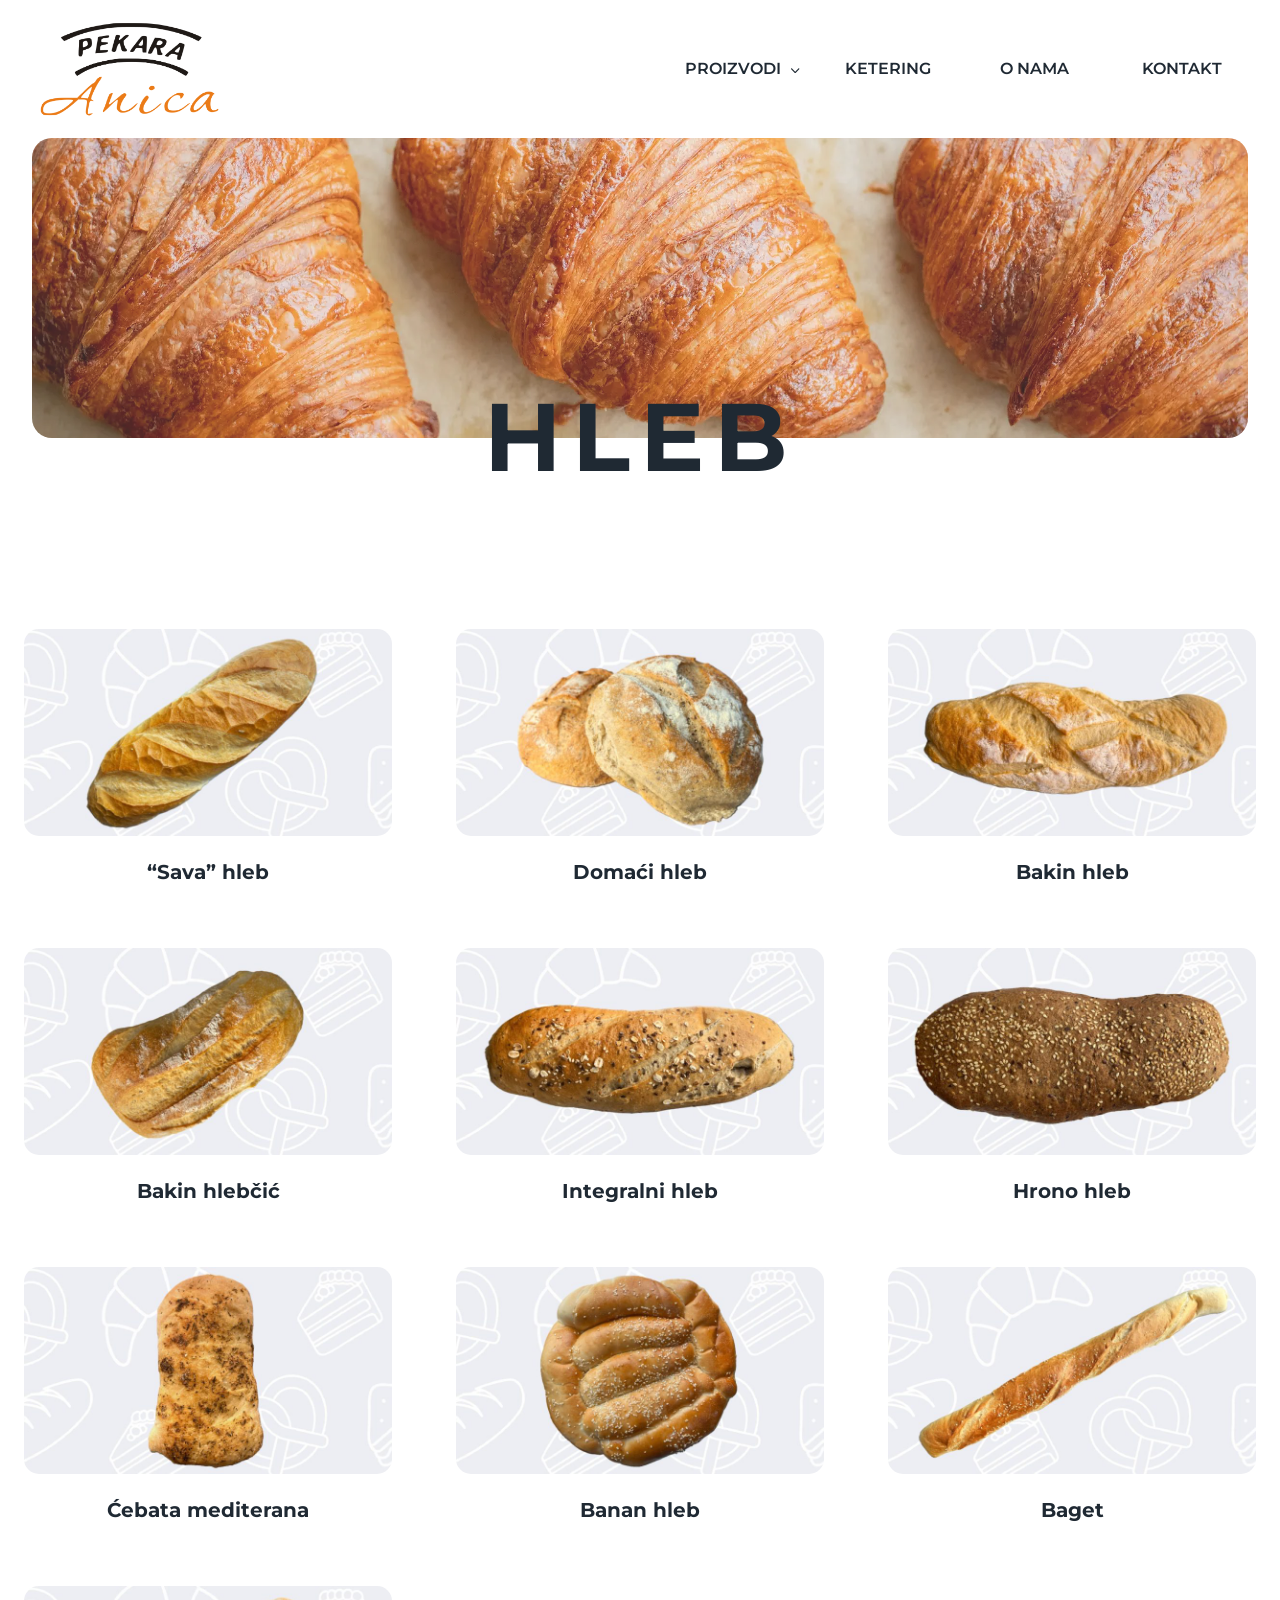
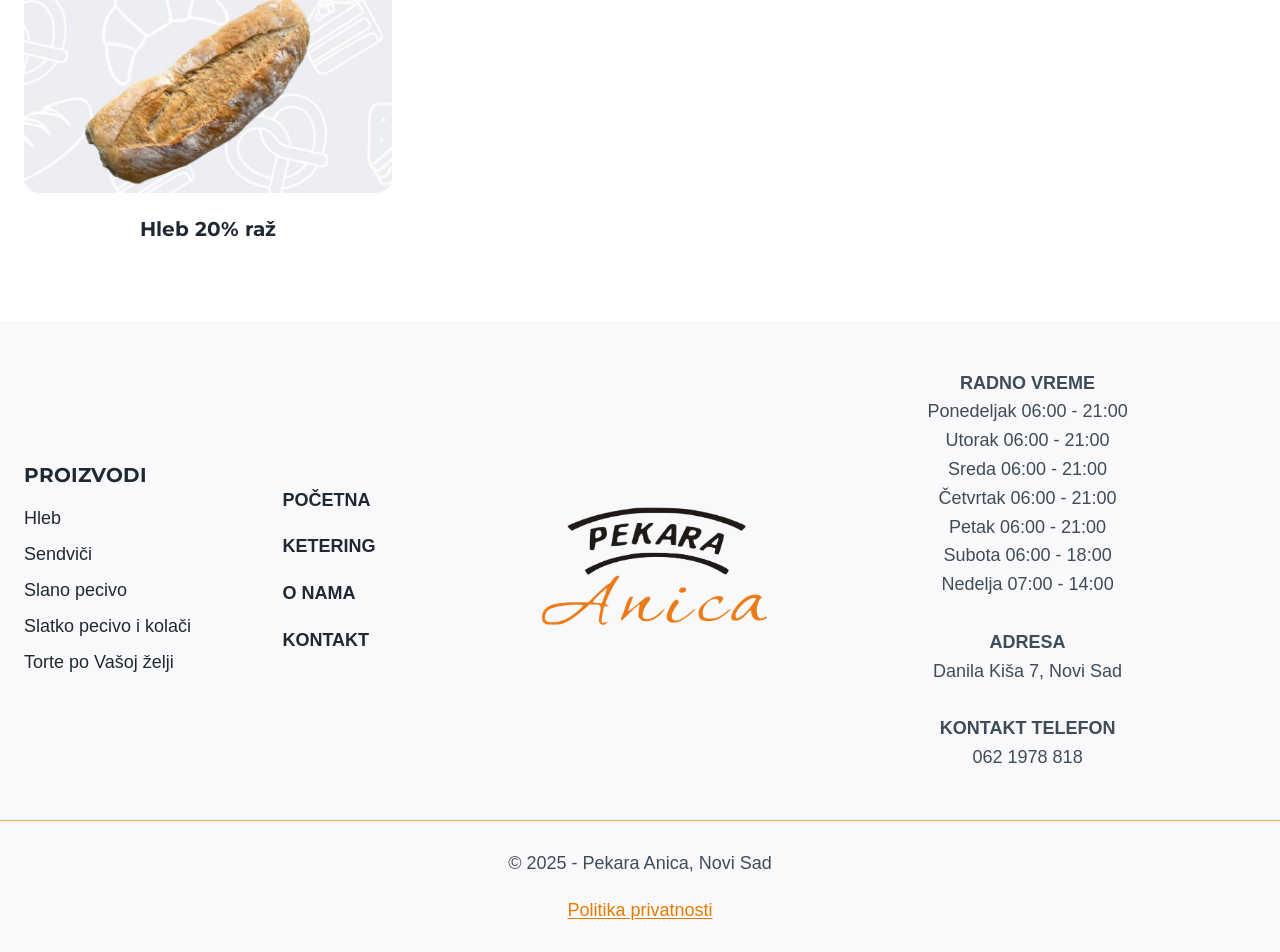
==== commit b8971218: "Update" ====
--- a/hleb/index.html
+++ b/hleb/index.html
@@ -4,9 +4,8 @@
 	
 	<meta name="viewport" content="width=device-width, initial-scale=1, minimum-scale=1">
 	<meta name="robots" content="index, follow, max-image-preview:large, max-snippet:-1, max-video-preview:-1">
-	<style>img:is([sizes="auto" i], [sizes^="auto," i]) { contain-intrinsic-size: 3000px 1500px }</style>
-	
-	<!-- This site is optimized with the Yoast SEO plugin v26.4 - https://yoast.com/wordpress/plugins/seo/ -->
+
+	<!-- This site is optimized with the Yoast SEO plugin v26.5 - https://yoast.com/wordpress/plugins/seo/ -->
 	<title>Hleb - Pekara Anica</title>
 	<meta name="description" content="Svež domaći hleb pečen svakog dana, od klasičnog belog do integralnog i raženog. Pogledajte našu ponudu ili nas posetite u Novom Sadu.">
 	<link rel="canonical" href="/hleb/">
@@ -32,11 +31,12 @@
 <link rel="alternate" type="application/rss+xml" title="Pekara Anica » Feed" href="/feed/">
 <link rel="alternate" type="application/rss+xml" title="Pekara Anica » Comments Feed" href="/comments/feed/">
 			<script>document.documentElement.classList.remove( 'no-js' );</script>
-			<script>
-window._wpemojiSettings = {"baseUrl":"https:\/\/s.w.org\/images\/core\/emoji\/16.0.1\/72x72\/","ext":".png","svgUrl":"https:\/\/s.w.org\/images\/core\/emoji\/16.0.1\/svg\/","svgExt":".svg","source":{"concatemoji":"\/wp-includes\/js\/wp-emoji-release.min.js?ver=6.8.3"}};
-/*! This file is auto-generated */
-!function(s,n){var o,i,e;function c(e){try{var t={supportTests:e,timestamp:(new Date).valueOf()};sessionStorage.setItem(o,JSON.stringify(t))}catch(e){}}function p(e,t,n){e.clearRect(0,0,e.canvas.width,e.canvas.height),e.fillText(t,0,0);var t=new Uint32Array(e.getImageData(0,0,e.canvas.width,e.canvas.height).data),a=(e.clearRect(0,0,e.canvas.width,e.canvas.height),e.fillText(n,0,0),new Uint32Array(e.getImageData(0,0,e.canvas.width,e.canvas.height).data));return t.every(function(e,t){return e===a[t]})}function u(e,t){e.clearRect(0,0,e.canvas.width,e.canvas.height),e.fillText(t,0,0);for(var n=e.getImageData(16,16,1,1),a=0;a<n.data.length;a++)if(0!==n.data[a])return!1;return!0}function f(e,t,n,a){switch(t){case"flag":return n(e,"\ud83c\udff3\ufe0f\u200d\u26a7\ufe0f","\ud83c\udff3\ufe0f\u200b\u26a7\ufe0f")?!1:!n(e,"\ud83c\udde8\ud83c\uddf6","\ud83c\udde8\u200b\ud83c\uddf6")&&!n(e,"\ud83c\udff4\udb40\udc67\udb40\udc62\udb40\udc65\udb40\udc6e\udb40\udc67\udb40\udc7f","\ud83c\udff4\u200b\udb40\udc67\u200b\udb40\udc62\u200b\udb40\udc65\u200b\udb40\udc6e\u200b\udb40\udc67\u200b\udb40\udc7f");case"emoji":return!a(e,"\ud83e\udedf")}return!1}function g(e,t,n,a){var r="undefined"!=typeof WorkerGlobalScope&&self instanceof WorkerGlobalScope?new OffscreenCanvas(300,150):s.createElement("canvas"),o=r.getContext("2d",{willReadFrequently:!0}),i=(o.textBaseline="top",o.font="600 32px Arial",{});return e.forEach(function(e){i[e]=t(o,e,n,a)}),i}function t(e){var t=s.createElement("script");t.src=e,t.defer=!0,s.head.appendChild(t)}"undefined"!=typeof Promise&&(o="wpEmojiSettingsSupports",i=["flag","emoji"],n.supports={everything:!0,everythingExceptFlag:!0},e=new Promise(function(e){s.addEventListener("DOMContentLoaded",e,{once:!0})}),new Promise(function(t){var n=function(){try{var e=JSON.parse(sessionStorage.getItem(o));if("object"==typeof e&&"number"==typeof e.timestamp&&(new Date).valueOf()<e.timestamp+604800&&"object"==typeof e.supportTests)return e.supportTests}catch(e){}return null}();if(!n){if("undefined"!=typeof Worker&&"undefined"!=typeof OffscreenCanvas&&"undefined"!=typeof URL&&URL.createObjectURL&&"undefined"!=typeof Blob)try{var e="postMessage("+g.toString()+"("+[JSON.stringify(i),f.toString(),p.toString(),u.toString()].join(",")+"));",a=new Blob([e],{type:"text/javascript"}),r=new Worker(URL.createObjectURL(a),{name:"wpTestEmojiSupports"});return void(r.onmessage=function(e){c(n=e.data),r.terminate(),t(n)})}catch(e){}c(n=g(i,f,p,u))}t(n)}).then(function(e){for(var t in e)n.supports[t]=e[t],n.supports.everything=n.supports.everything&&n.supports[t],"flag"!==t&&(n.supports.everythingExceptFlag=n.supports.everythingExceptFlag&&n.supports[t]);n.supports.everythingExceptFlag=n.supports.everythingExceptFlag&&!n.supports.flag,n.DOMReady=!1,n.readyCallback=function(){n.DOMReady=!0}}).then(function(){return e}).then(function(){var e;n.supports.everything||(n.readyCallback(),(e=n.source||{}).concatemoji?t(e.concatemoji):e.wpemoji&&e.twemoji&&(t(e.twemoji),t(e.wpemoji)))}))}((window,document),window._wpemojiSettings);
-</script>
+			<link rel="alternate" title="oEmbed (JSON)" type="application/json+oembed" href="/wp-json/oembed/1.0/embed?url=%2Fhleb%2F">
+<link rel="alternate" title="oEmbed (XML)" type="text/xml+oembed" href="/wp-json/oembed/1.0/embed?url=%2Fhleb%2F&amp;format=xml">
+<style id="wp-img-auto-sizes-contain-inline-css">
+img:is([sizes=auto i],[sizes^="auto," i]){contain-intrinsic-size:3000px 1500px}
+/*# sourceURL=wp-img-auto-sizes-contain-inline-css */
+</style>
 <style id="wp-emoji-styles-inline-css">
 
 	img.wp-smiley, img.emoji {
@@ -50,23 +50,35 @@
 		background: none !important;
 		padding: 0 !important;
 	}
-</style>
-<link rel="stylesheet" id="wp-block-library-css" href="/wp-includes/css/dist/block-library/style.min.css?ver=6.8.3" media="all">
+/*# sourceURL=wp-emoji-styles-inline-css */
+</style>
+<style id="wp-block-library-inline-css">
+:root{--wp-block-synced-color:#7a00df;--wp-block-synced-color--rgb:122,0,223;--wp-bound-block-color:var(--wp-block-synced-color);--wp-editor-canvas-background:#ddd;--wp-admin-theme-color:#007cba;--wp-admin-theme-color--rgb:0,124,186;--wp-admin-theme-color-darker-10:#006ba1;--wp-admin-theme-color-darker-10--rgb:0,107,160.5;--wp-admin-theme-color-darker-20:#005a87;--wp-admin-theme-color-darker-20--rgb:0,90,135;--wp-admin-border-width-focus:2px}@media (min-resolution:192dpi){:root{--wp-admin-border-width-focus:1.5px}}.wp-element-button{cursor:pointer}:root .has-very-light-gray-background-color{background-color:#eee}:root .has-very-dark-gray-background-color{background-color:#313131}:root .has-very-light-gray-color{color:#eee}:root .has-very-dark-gray-color{color:#313131}:root .has-vivid-green-cyan-to-vivid-cyan-blue-gradient-background{background:linear-gradient(135deg,#00d084,#0693e3)}:root .has-purple-crush-gradient-background{background:linear-gradient(135deg,#34e2e4,#4721fb 50%,#ab1dfe)}:root .has-hazy-dawn-gradient-background{background:linear-gradient(135deg,#faaca8,#dad0ec)}:root .has-subdued-olive-gradient-background{background:linear-gradient(135deg,#fafae1,#67a671)}:root .has-atomic-cream-gradient-background{background:linear-gradient(135deg,#fdd79a,#004a59)}:root .has-nightshade-gradient-background{background:linear-gradient(135deg,#330968,#31cdcf)}:root .has-midnight-gradient-background{background:linear-gradient(135deg,#020381,#2874fc)}:root{--wp--preset--font-size--normal:16px;--wp--preset--font-size--huge:42px}.has-regular-font-size{font-size:1em}.has-larger-font-size{font-size:2.625em}.has-normal-font-size{font-size:var(--wp--preset--font-size--normal)}.has-huge-font-size{font-size:var(--wp--preset--font-size--huge)}.has-text-align-center{text-align:center}.has-text-align-left{text-align:left}.has-text-align-right{text-align:right}.has-fit-text{white-space:nowrap!important}#end-resizable-editor-section{display:none}.aligncenter{clear:both}.items-justified-left{justify-content:flex-start}.items-justified-center{justify-content:center}.items-justified-right{justify-content:flex-end}.items-justified-space-between{justify-content:space-between}.screen-reader-text{border:0;clip-path:inset(50%);height:1px;margin:-1px;overflow:hidden;padding:0;position:absolute;width:1px;word-wrap:normal!important}.screen-reader-text:focus{background-color:#ddd;clip-path:none;color:#444;display:block;font-size:1em;height:auto;left:5px;line-height:normal;padding:15px 23px 14px;text-decoration:none;top:5px;width:auto;z-index:100000}html :where(.has-border-color){border-style:solid}html :where([style*=border-top-color]){border-top-style:solid}html :where([style*=border-right-color]){border-right-style:solid}html :where([style*=border-bottom-color]){border-bottom-style:solid}html :where([style*=border-left-color]){border-left-style:solid}html :where([style*=border-width]){border-style:solid}html :where([style*=border-top-width]){border-top-style:solid}html :where([style*=border-right-width]){border-right-style:solid}html :where([style*=border-bottom-width]){border-bottom-style:solid}html :where([style*=border-left-width]){border-left-style:solid}html :where(img[class*=wp-image-]){height:auto;max-width:100%}:where(figure){margin:0 0 1em}html :where(.is-position-sticky){--wp-admin--admin-bar--position-offset:var(--wp-admin--admin-bar--height,0px)}@media screen and (max-width:600px){html :where(.is-position-sticky){--wp-admin--admin-bar--position-offset:0px}}
+
+/*# sourceURL=wp-block-library-inline-css */
+</style><style id="wp-block-image-inline-css">
+.wp-block-image>a,.wp-block-image>figure>a{display:inline-block}.wp-block-image img{box-sizing:border-box;height:auto;max-width:100%;vertical-align:bottom}@media not (prefers-reduced-motion){.wp-block-image img.hide{visibility:hidden}.wp-block-image img.show{animation:show-content-image .4s}}.wp-block-image[style*=border-radius] img,.wp-block-image[style*=border-radius]>a{border-radius:inherit}.wp-block-image.has-custom-border img{box-sizing:border-box}.wp-block-image.aligncenter{text-align:center}.wp-block-image.alignfull>a,.wp-block-image.alignwide>a{width:100%}.wp-block-image.alignfull img,.wp-block-image.alignwide img{height:auto;width:100%}.wp-block-image .aligncenter,.wp-block-image .alignleft,.wp-block-image .alignright,.wp-block-image.aligncenter,.wp-block-image.alignleft,.wp-block-image.alignright{display:table}.wp-block-image .aligncenter>figcaption,.wp-block-image .alignleft>figcaption,.wp-block-image .alignright>figcaption,.wp-block-image.aligncenter>figcaption,.wp-block-image.alignleft>figcaption,.wp-block-image.alignright>figcaption{caption-side:bottom;display:table-caption}.wp-block-image .alignleft{float:left;margin:.5em 1em .5em 0}.wp-block-image .alignright{float:right;margin:.5em 0 .5em 1em}.wp-block-image .aligncenter{margin-left:auto;margin-right:auto}.wp-block-image :where(figcaption){margin-bottom:1em;margin-top:.5em}.wp-block-image.is-style-circle-mask img{border-radius:9999px}@supports ((-webkit-mask-image:none) or (mask-image:none)) or (-webkit-mask-image:none){.wp-block-image.is-style-circle-mask img{border-radius:0;-webkit-mask-image:url('data:image/svg+xml;utf8,<svg viewBox="0 0 100 100" xmlns="http://www.w3.org/2000/svg"><circle cx="50" cy="50" r="50"/>');mask-image:url('data:image/svg+xml;utf8,<svg viewBox="0 0 100 100" xmlns="http://www.w3.org/2000/svg"><circle cx="50" cy="50" r="50"/>');mask-mode:alpha;-webkit-mask-position:center;mask-position:center;-webkit-mask-repeat:no-repeat;mask-repeat:no-repeat;-webkit-mask-size:contain;mask-size:contain}}:root :where(.wp-block-image.is-style-rounded img,.wp-block-image .is-style-rounded img){border-radius:9999px}.wp-block-image figure{margin:0}.wp-lightbox-container{display:flex;flex-direction:column;position:relative}.wp-lightbox-container img{cursor:zoom-in}.wp-lightbox-container img:hover+button{opacity:1}.wp-lightbox-container button{align-items:center;backdrop-filter:blur(16px) saturate(180%);background-color:#5a5a5a40;border:none;border-radius:4px;cursor:zoom-in;display:flex;height:20px;justify-content:center;opacity:0;padding:0;position:absolute;right:16px;text-align:center;top:16px;width:20px;z-index:100}@media not (prefers-reduced-motion){.wp-lightbox-container button{transition:opacity .2s ease}}.wp-lightbox-container button:focus-visible{outline:3px auto #5a5a5a40;outline:3px auto -webkit-focus-ring-color;outline-offset:3px}.wp-lightbox-container button:hover{cursor:pointer;opacity:1}.wp-lightbox-container button:focus{opacity:1}.wp-lightbox-container button:focus,.wp-lightbox-container button:hover,.wp-lightbox-container button:not(:hover):not(:active):not(.has-background){background-color:#5a5a5a40;border:none}.wp-lightbox-overlay{box-sizing:border-box;cursor:zoom-out;height:100vh;left:0;overflow:hidden;position:fixed;top:0;visibility:hidden;width:100%;z-index:100000}.wp-lightbox-overlay .close-button{align-items:center;cursor:pointer;display:flex;justify-content:center;min-height:40px;min-width:40px;padding:0;position:absolute;right:calc(env(safe-area-inset-right) + 16px);top:calc(env(safe-area-inset-top) + 16px);z-index:5000000}.wp-lightbox-overlay .close-button:focus,.wp-lightbox-overlay .close-button:hover,.wp-lightbox-overlay .close-button:not(:hover):not(:active):not(.has-background){background:none;border:none}.wp-lightbox-overlay .lightbox-image-container{height:var(--wp--lightbox-container-height);left:50%;overflow:hidden;position:absolute;top:50%;transform:translate(-50%,-50%);transform-origin:top left;width:var(--wp--lightbox-container-width);z-index:9999999999}.wp-lightbox-overlay .wp-block-image{align-items:center;box-sizing:border-box;display:flex;height:100%;justify-content:center;margin:0;position:relative;transform-origin:0 0;width:100%;z-index:3000000}.wp-lightbox-overlay .wp-block-image img{height:var(--wp--lightbox-image-height);min-height:var(--wp--lightbox-image-height);min-width:var(--wp--lightbox-image-width);width:var(--wp--lightbox-image-width)}.wp-lightbox-overlay .wp-block-image figcaption{display:none}.wp-lightbox-overlay button{background:none;border:none}.wp-lightbox-overlay .scrim{background-color:#fff;height:100%;opacity:.9;position:absolute;width:100%;z-index:2000000}.wp-lightbox-overlay.active{visibility:visible}@media not (prefers-reduced-motion){.wp-lightbox-overlay.active{animation:turn-on-visibility .25s both}.wp-lightbox-overlay.active img{animation:turn-on-visibility .35s both}.wp-lightbox-overlay.show-closing-animation:not(.active){animation:turn-off-visibility .35s both}.wp-lightbox-overlay.show-closing-animation:not(.active) img{animation:turn-off-visibility .25s both}.wp-lightbox-overlay.zoom.active{animation:none;opacity:1;visibility:visible}.wp-lightbox-overlay.zoom.active .lightbox-image-container{animation:lightbox-zoom-in .4s}.wp-lightbox-overlay.zoom.active .lightbox-image-container img{animation:none}.wp-lightbox-overlay.zoom.active .scrim{animation:turn-on-visibility .4s forwards}.wp-lightbox-overlay.zoom.show-closing-animation:not(.active){animation:none}.wp-lightbox-overlay.zoom.show-closing-animation:not(.active) .lightbox-image-container{animation:lightbox-zoom-out .4s}.wp-lightbox-overlay.zoom.show-closing-animation:not(.active) .lightbox-image-container img{animation:none}.wp-lightbox-overlay.zoom.show-closing-animation:not(.active) .scrim{animation:turn-off-visibility .4s forwards}}@keyframes show-content-image{0%{visibility:hidden}99%{visibility:hidden}to{visibility:visible}}@keyframes turn-on-visibility{0%{opacity:0}to{opacity:1}}@keyframes turn-off-visibility{0%{opacity:1;visibility:visible}99%{opacity:0;visibility:visible}to{opacity:0;visibility:hidden}}@keyframes lightbox-zoom-in{0%{transform:translate(calc((-100vw + var(--wp--lightbox-scrollbar-width))/2 + var(--wp--lightbox-initial-left-position)),calc(-50vh + var(--wp--lightbox-initial-top-position))) scale(var(--wp--lightbox-scale))}to{transform:translate(-50%,-50%) scale(1)}}@keyframes lightbox-zoom-out{0%{transform:translate(-50%,-50%) scale(1);visibility:visible}99%{visibility:visible}to{transform:translate(calc((-100vw + var(--wp--lightbox-scrollbar-width))/2 + var(--wp--lightbox-initial-left-position)),calc(-50vh + var(--wp--lightbox-initial-top-position))) scale(var(--wp--lightbox-scale));visibility:hidden}}
+/*# sourceURL=/wp-includes/blocks/image/style.min.css */
+</style>
+<style id="wp-block-group-inline-css">
+.wp-block-group{box-sizing:border-box}:where(.wp-block-group.wp-block-group-is-layout-constrained){position:relative}
+/*# sourceURL=/wp-includes/blocks/group/style.min.css */
+</style>
+<style id="wp-block-paragraph-inline-css">
+.is-small-text{font-size:.875em}.is-regular-text{font-size:1em}.is-large-text{font-size:2.25em}.is-larger-text{font-size:3em}.has-drop-cap:not(:focus):first-letter{float:left;font-size:8.4em;font-style:normal;font-weight:100;line-height:.68;margin:.05em .1em 0 0;text-transform:uppercase}body.rtl .has-drop-cap:not(:focus):first-letter{float:none;margin-left:.1em}p.has-drop-cap.has-background{overflow:hidden}:root :where(p.has-background){padding:1.25em 2.375em}:where(p.has-text-color:not(.has-link-color)) a{color:inherit}p.has-text-align-left[style*="writing-mode:vertical-lr"],p.has-text-align-right[style*="writing-mode:vertical-rl"]{rotate:180deg}
+/*# sourceURL=/wp-includes/blocks/paragraph/style.min.css */
+</style>
+<style id="global-styles-inline-css">
+:root{--wp--preset--aspect-ratio--square: 1;--wp--preset--aspect-ratio--4-3: 4/3;--wp--preset--aspect-ratio--3-4: 3/4;--wp--preset--aspect-ratio--3-2: 3/2;--wp--preset--aspect-ratio--2-3: 2/3;--wp--preset--aspect-ratio--16-9: 16/9;--wp--preset--aspect-ratio--9-16: 9/16;--wp--preset--color--black: #000000;--wp--preset--color--cyan-bluish-gray: #abb8c3;--wp--preset--color--white: #ffffff;--wp--preset--color--pale-pink: #f78da7;--wp--preset--color--vivid-red: #cf2e2e;--wp--preset--color--luminous-vivid-orange: #ff6900;--wp--preset--color--luminous-vivid-amber: #fcb900;--wp--preset--color--light-green-cyan: #7bdcb5;--wp--preset--color--vivid-green-cyan: #00d084;--wp--preset--color--pale-cyan-blue: #8ed1fc;--wp--preset--color--vivid-cyan-blue: #0693e3;--wp--preset--color--vivid-purple: #9b51e0;--wp--preset--color--theme-palette-1: var(--global-palette1);--wp--preset--color--theme-palette-2: var(--global-palette2);--wp--preset--color--theme-palette-3: var(--global-palette3);--wp--preset--color--theme-palette-4: var(--global-palette4);--wp--preset--color--theme-palette-5: var(--global-palette5);--wp--preset--color--theme-palette-6: var(--global-palette6);--wp--preset--color--theme-palette-7: var(--global-palette7);--wp--preset--color--theme-palette-8: var(--global-palette8);--wp--preset--color--theme-palette-9: var(--global-palette9);--wp--preset--color--theme-palette-10: var(--global-palette10);--wp--preset--color--theme-palette-11: var(--global-palette11);--wp--preset--color--theme-palette-12: var(--global-palette12);--wp--preset--color--theme-palette-13: var(--global-palette13);--wp--preset--color--theme-palette-14: var(--global-palette14);--wp--preset--color--theme-palette-15: var(--global-palette15);--wp--preset--gradient--vivid-cyan-blue-to-vivid-purple: linear-gradient(135deg,rgb(6,147,227) 0%,rgb(155,81,224) 100%);--wp--preset--gradient--light-green-cyan-to-vivid-green-cyan: linear-gradient(135deg,rgb(122,220,180) 0%,rgb(0,208,130) 100%);--wp--preset--gradient--luminous-vivid-amber-to-luminous-vivid-orange: linear-gradient(135deg,rgb(252,185,0) 0%,rgb(255,105,0) 100%);--wp--preset--gradient--luminous-vivid-orange-to-vivid-red: linear-gradient(135deg,rgb(255,105,0) 0%,rgb(207,46,46) 100%);--wp--preset--gradient--very-light-gray-to-cyan-bluish-gray: linear-gradient(135deg,rgb(238,238,238) 0%,rgb(169,184,195) 100%);--wp--preset--gradient--cool-to-warm-spectrum: linear-gradient(135deg,rgb(74,234,220) 0%,rgb(151,120,209) 20%,rgb(207,42,186) 40%,rgb(238,44,130) 60%,rgb(251,105,98) 80%,rgb(254,248,76) 100%);--wp--preset--gradient--blush-light-purple: linear-gradient(135deg,rgb(255,206,236) 0%,rgb(152,150,240) 100%);--wp--preset--gradient--blush-bordeaux: linear-gradient(135deg,rgb(254,205,165) 0%,rgb(254,45,45) 50%,rgb(107,0,62) 100%);--wp--preset--gradient--luminous-dusk: linear-gradient(135deg,rgb(255,203,112) 0%,rgb(199,81,192) 50%,rgb(65,88,208) 100%);--wp--preset--gradient--pale-ocean: linear-gradient(135deg,rgb(255,245,203) 0%,rgb(182,227,212) 50%,rgb(51,167,181) 100%);--wp--preset--gradient--electric-grass: linear-gradient(135deg,rgb(202,248,128) 0%,rgb(113,206,126) 100%);--wp--preset--gradient--midnight: linear-gradient(135deg,rgb(2,3,129) 0%,rgb(40,116,252) 100%);--wp--preset--font-size--small: var(--global-font-size-small);--wp--preset--font-size--medium: var(--global-font-size-medium);--wp--preset--font-size--large: var(--global-font-size-large);--wp--preset--font-size--x-large: 42px;--wp--preset--font-size--larger: var(--global-font-size-larger);--wp--preset--font-size--xxlarge: var(--global-font-size-xxlarge);--wp--preset--spacing--20: 0.44rem;--wp--preset--spacing--30: 0.67rem;--wp--preset--spacing--40: 1rem;--wp--preset--spacing--50: 1.5rem;--wp--preset--spacing--60: 2.25rem;--wp--preset--spacing--70: 3.38rem;--wp--preset--spacing--80: 5.06rem;--wp--preset--shadow--natural: 6px 6px 9px rgba(0, 0, 0, 0.2);--wp--preset--shadow--deep: 12px 12px 50px rgba(0, 0, 0, 0.4);--wp--preset--shadow--sharp: 6px 6px 0px rgba(0, 0, 0, 0.2);--wp--preset--shadow--outlined: 6px 6px 0px -3px rgb(255, 255, 255), 6px 6px rgb(0, 0, 0);--wp--preset--shadow--crisp: 6px 6px 0px rgb(0, 0, 0);}:where(.is-layout-flex){gap: 0.5em;}:where(.is-layout-grid){gap: 0.5em;}body .is-layout-flex{display: flex;}.is-layout-flex{flex-wrap: wrap;align-items: center;}.is-layout-flex > :is(*, div){margin: 0;}body .is-layout-grid{display: grid;}.is-layout-grid > :is(*, div){margin: 0;}:where(.wp-block-columns.is-layout-flex){gap: 2em;}:where(.wp-block-columns.is-layout-grid){gap: 2em;}:where(.wp-block-post-template.is-layout-flex){gap: 1.25em;}:where(.wp-block-post-template.is-layout-grid){gap: 1.25em;}.has-black-color{color: var(--wp--preset--color--black) !important;}.has-cyan-bluish-gray-color{color: var(--wp--preset--color--cyan-bluish-gray) !important;}.has-white-color{color: var(--wp--preset--color--white) !important;}.has-pale-pink-color{color: var(--wp--preset--color--pale-pink) !important;}.has-vivid-red-color{color: var(--wp--preset--color--vivid-red) !important;}.has-luminous-vivid-orange-color{color: var(--wp--preset--color--luminous-vivid-orange) !important;}.has-luminous-vivid-amber-color{color: var(--wp--preset--color--luminous-vivid-amber) !important;}.has-light-green-cyan-color{color: var(--wp--preset--color--light-green-cyan) !important;}.has-vivid-green-cyan-color{color: var(--wp--preset--color--vivid-green-cyan) !important;}.has-pale-cyan-blue-color{color: var(--wp--preset--color--pale-cyan-blue) !important;}.has-vivid-cyan-blue-color{color: var(--wp--preset--color--vivid-cyan-blue) !important;}.has-vivid-purple-color{color: var(--wp--preset--color--vivid-purple) !important;}.has-black-background-color{background-color: var(--wp--preset--color--black) !important;}.has-cyan-bluish-gray-background-color{background-color: var(--wp--preset--color--cyan-bluish-gray) !important;}.has-white-background-color{background-color: var(--wp--preset--color--white) !important;}.has-pale-pink-background-color{background-color: var(--wp--preset--color--pale-pink) !important;}.has-vivid-red-background-color{background-color: var(--wp--preset--color--vivid-red) !important;}.has-luminous-vivid-orange-background-color{background-color: var(--wp--preset--color--luminous-vivid-orange) !important;}.has-luminous-vivid-amber-background-color{background-color: var(--wp--preset--color--luminous-vivid-amber) !important;}.has-light-green-cyan-background-color{background-color: var(--wp--preset--color--light-green-cyan) !important;}.has-vivid-green-cyan-background-color{background-color: var(--wp--preset--color--vivid-green-cyan) !important;}.has-pale-cyan-blue-background-color{background-color: var(--wp--preset--color--pale-cyan-blue) !important;}.has-vivid-cyan-blue-background-color{background-color: var(--wp--preset--color--vivid-cyan-blue) !important;}.has-vivid-purple-background-color{background-color: var(--wp--preset--color--vivid-purple) !important;}.has-black-border-color{border-color: var(--wp--preset--color--black) !important;}.has-cyan-bluish-gray-border-color{border-color: var(--wp--preset--color--cyan-bluish-gray) !important;}.has-white-border-color{border-color: var(--wp--preset--color--white) !important;}.has-pale-pink-border-color{border-color: var(--wp--preset--color--pale-pink) !important;}.has-vivid-red-border-color{border-color: var(--wp--preset--color--vivid-red) !important;}.has-luminous-vivid-orange-border-color{border-color: var(--wp--preset--color--luminous-vivid-orange) !important;}.has-luminous-vivid-amber-border-color{border-color: var(--wp--preset--color--luminous-vivid-amber) !important;}.has-light-green-cyan-border-color{border-color: var(--wp--preset--color--light-green-cyan) !important;}.has-vivid-green-cyan-border-color{border-color: var(--wp--preset--color--vivid-green-cyan) !important;}.has-pale-cyan-blue-border-color{border-color: var(--wp--preset--color--pale-cyan-blue) !important;}.has-vivid-cyan-blue-border-color{border-color: var(--wp--preset--color--vivid-cyan-blue) !important;}.has-vivid-purple-border-color{border-color: var(--wp--preset--color--vivid-purple) !important;}.has-vivid-cyan-blue-to-vivid-purple-gradient-background{background: var(--wp--preset--gradient--vivid-cyan-blue-to-vivid-purple) !important;}.has-light-green-cyan-to-vivid-green-cyan-gradient-background{background: var(--wp--preset--gradient--light-green-cyan-to-vivid-green-cyan) !important;}.has-luminous-vivid-amber-to-luminous-vivid-orange-gradient-background{background: var(--wp--preset--gradient--luminous-vivid-amber-to-luminous-vivid-orange) !important;}.has-luminous-vivid-orange-to-vivid-red-gradient-background{background: var(--wp--preset--gradient--luminous-vivid-orange-to-vivid-red) !important;}.has-very-light-gray-to-cyan-bluish-gray-gradient-background{background: var(--wp--preset--gradient--very-light-gray-to-cyan-bluish-gray) !important;}.has-cool-to-warm-spectrum-gradient-background{background: var(--wp--preset--gradient--cool-to-warm-spectrum) !important;}.has-blush-light-purple-gradient-background{background: var(--wp--preset--gradient--blush-light-purple) !important;}.has-blush-bordeaux-gradient-background{background: var(--wp--preset--gradient--blush-bordeaux) !important;}.has-luminous-dusk-gradient-background{background: var(--wp--preset--gradient--luminous-dusk) !important;}.has-pale-ocean-gradient-background{background: var(--wp--preset--gradient--pale-ocean) !important;}.has-electric-grass-gradient-background{background: var(--wp--preset--gradient--electric-grass) !important;}.has-midnight-gradient-background{background: var(--wp--preset--gradient--midnight) !important;}.has-small-font-size{font-size: var(--wp--preset--font-size--small) !important;}.has-medium-font-size{font-size: var(--wp--preset--font-size--medium) !important;}.has-large-font-size{font-size: var(--wp--preset--font-size--large) !important;}.has-x-large-font-size{font-size: var(--wp--preset--font-size--x-large) !important;}
+/*# sourceURL=global-styles-inline-css */
+</style>
+
 <style id="classic-theme-styles-inline-css">
 /*! This file is auto-generated */
 .wp-block-button__link{color:#fff;background-color:#32373c;border-radius:9999px;box-shadow:none;text-decoration:none;padding:calc(.667em + 2px) calc(1.333em + 2px);font-size:1.125em}.wp-block-file__button{background:#32373c;color:#fff;text-decoration:none}
-</style>
-<style id="ocb-offcanvas-style-inline-css">
-.dashicons{font-family:dashicons!important}.wp-block-ocb-offcanvas .showButton{border:none;border-radius:3px;cursor:pointer;outline:none;padding:8px 20px}.ocbOffCanvasPopup{background-color:#fff;bottom:0;display:flex;flex-direction:column;max-width:100%;position:fixed;transition:transform .3s ease-in-out;visibility:hidden;z-index:99999}@media(prefers-reduced-motion:reduce){.ocbOffCanvasPopup{transition:none}}.ocbOffCanvasPopup.offcanvas-start{border-right:1px solid rgba(0,0,0,.2);left:0;top:0;transform:translateX(-100%);width:350px}.ocbOffCanvasPopup.offcanvas-end{border-left:1px solid rgba(0,0,0,.2);right:0;top:0;transform:translateX(100%);width:350px}.ocbOffCanvasPopup.offcanvas-top{border-bottom:1px solid rgba(0,0,0,.2);height:30vh;left:0;max-height:100%;right:0;top:0;transform:translateY(-100%)}.ocbOffCanvasPopup.offcanvas-bottom{border-top:1px solid rgba(0,0,0,.2);height:30vh;left:0;max-height:100%;right:0;transform:translateY(100%)}.ocbOffCanvasPopup.show{transform:none}.ocbOffCanvasPopup .offcanvas-header{align-items:center;display:flex;justify-content:space-between;padding:16px}.ocbOffCanvasPopup .offcanvas-title{line-height:1.5;margin:0}.ocbOffCanvasPopup .offcanvas-body{flex-grow:1;overflow-y:auto;padding:16px}.ocbOffCanvasPopup .btn-close{align-items:center;background:transparent;border:0;border-radius:4px;box-shadow:none;box-sizing:content-box;color:#000;cursor:pointer;display:inline-flex;height:16px;justify-content:center;margin:0;opacity:.5;outline:none;padding:8px;width:16px}.ocbOffCanvasPopup .btn-close:hover{color:#000;opacity:.75;text-decoration:none}.ocbOffCanvasPopup .btn-close:focus{opacity:1;outline:0}.ocbOffCanvasPopup .btn-close-white{filter:invert(1) grayscale(100%) brightness(200%)}
-
-</style>
-<style id="global-styles-inline-css">
-:root{--wp--preset--aspect-ratio--square: 1;--wp--preset--aspect-ratio--4-3: 4/3;--wp--preset--aspect-ratio--3-4: 3/4;--wp--preset--aspect-ratio--3-2: 3/2;--wp--preset--aspect-ratio--2-3: 2/3;--wp--preset--aspect-ratio--16-9: 16/9;--wp--preset--aspect-ratio--9-16: 9/16;--wp--preset--color--black: #000000;--wp--preset--color--cyan-bluish-gray: #abb8c3;--wp--preset--color--white: #ffffff;--wp--preset--color--pale-pink: #f78da7;--wp--preset--color--vivid-red: #cf2e2e;--wp--preset--color--luminous-vivid-orange: #ff6900;--wp--preset--color--luminous-vivid-amber: #fcb900;--wp--preset--color--light-green-cyan: #7bdcb5;--wp--preset--color--vivid-green-cyan: #00d084;--wp--preset--color--pale-cyan-blue: #8ed1fc;--wp--preset--color--vivid-cyan-blue: #0693e3;--wp--preset--color--vivid-purple: #9b51e0;--wp--preset--color--theme-palette-1: var(--global-palette1);--wp--preset--color--theme-palette-2: var(--global-palette2);--wp--preset--color--theme-palette-3: var(--global-palette3);--wp--preset--color--theme-palette-4: var(--global-palette4);--wp--preset--color--theme-palette-5: var(--global-palette5);--wp--preset--color--theme-palette-6: var(--global-palette6);--wp--preset--color--theme-palette-7: var(--global-palette7);--wp--preset--color--theme-palette-8: var(--global-palette8);--wp--preset--color--theme-palette-9: var(--global-palette9);--wp--preset--color--theme-palette-10: var(--global-palette10);--wp--preset--color--theme-palette-11: var(--global-palette11);--wp--preset--color--theme-palette-12: var(--global-palette12);--wp--preset--color--theme-palette-13: var(--global-palette13);--wp--preset--color--theme-palette-14: var(--global-palette14);--wp--preset--color--theme-palette-15: var(--global-palette15);--wp--preset--gradient--vivid-cyan-blue-to-vivid-purple: linear-gradient(135deg,rgba(6,147,227,1) 0%,rgb(155,81,224) 100%);--wp--preset--gradient--light-green-cyan-to-vivid-green-cyan: linear-gradient(135deg,rgb(122,220,180) 0%,rgb(0,208,130) 100%);--wp--preset--gradient--luminous-vivid-amber-to-luminous-vivid-orange: linear-gradient(135deg,rgba(252,185,0,1) 0%,rgba(255,105,0,1) 100%);--wp--preset--gradient--luminous-vivid-orange-to-vivid-red: linear-gradient(135deg,rgba(255,105,0,1) 0%,rgb(207,46,46) 100%);--wp--preset--gradient--very-light-gray-to-cyan-bluish-gray: linear-gradient(135deg,rgb(238,238,238) 0%,rgb(169,184,195) 100%);--wp--preset--gradient--cool-to-warm-spectrum: linear-gradient(135deg,rgb(74,234,220) 0%,rgb(151,120,209) 20%,rgb(207,42,186) 40%,rgb(238,44,130) 60%,rgb(251,105,98) 80%,rgb(254,248,76) 100%);--wp--preset--gradient--blush-light-purple: linear-gradient(135deg,rgb(255,206,236) 0%,rgb(152,150,240) 100%);--wp--preset--gradient--blush-bordeaux: linear-gradient(135deg,rgb(254,205,165) 0%,rgb(254,45,45) 50%,rgb(107,0,62) 100%);--wp--preset--gradient--luminous-dusk: linear-gradient(135deg,rgb(255,203,112) 0%,rgb(199,81,192) 50%,rgb(65,88,208) 100%);--wp--preset--gradient--pale-ocean: linear-gradient(135deg,rgb(255,245,203) 0%,rgb(182,227,212) 50%,rgb(51,167,181) 100%);--wp--preset--gradient--electric-grass: linear-gradient(135deg,rgb(202,248,128) 0%,rgb(113,206,126) 100%);--wp--preset--gradient--midnight: linear-gradient(135deg,rgb(2,3,129) 0%,rgb(40,116,252) 100%);--wp--preset--font-size--small: var(--global-font-size-small);--wp--preset--font-size--medium: var(--global-font-size-medium);--wp--preset--font-size--large: var(--global-font-size-large);--wp--preset--font-size--x-large: 42px;--wp--preset--font-size--larger: var(--global-font-size-larger);--wp--preset--font-size--xxlarge: var(--global-font-size-xxlarge);--wp--preset--spacing--20: 0.44rem;--wp--preset--spacing--30: 0.67rem;--wp--preset--spacing--40: 1rem;--wp--preset--spacing--50: 1.5rem;--wp--preset--spacing--60: 2.25rem;--wp--preset--spacing--70: 3.38rem;--wp--preset--spacing--80: 5.06rem;--wp--preset--shadow--natural: 6px 6px 9px rgba(0, 0, 0, 0.2);--wp--preset--shadow--deep: 12px 12px 50px rgba(0, 0, 0, 0.4);--wp--preset--shadow--sharp: 6px 6px 0px rgba(0, 0, 0, 0.2);--wp--preset--shadow--outlined: 6px 6px 0px -3px rgba(255, 255, 255, 1), 6px 6px rgba(0, 0, 0, 1);--wp--preset--shadow--crisp: 6px 6px 0px rgba(0, 0, 0, 1);}:where(.is-layout-flex){gap: 0.5em;}:where(.is-layout-grid){gap: 0.5em;}body .is-layout-flex{display: flex;}.is-layout-flex{flex-wrap: wrap;align-items: center;}.is-layout-flex > :is(*, div){margin: 0;}body .is-layout-grid{display: grid;}.is-layout-grid > :is(*, div){margin: 0;}:where(.wp-block-columns.is-layout-flex){gap: 2em;}:where(.wp-block-columns.is-layout-grid){gap: 2em;}:where(.wp-block-post-template.is-layout-flex){gap: 1.25em;}:where(.wp-block-post-template.is-layout-grid){gap: 1.25em;}.has-black-color{color: var(--wp--preset--color--black) !important;}.has-cyan-bluish-gray-color{color: var(--wp--preset--color--cyan-bluish-gray) !important;}.has-white-color{color: var(--wp--preset--color--white) !important;}.has-pale-pink-color{color: var(--wp--preset--color--pale-pink) !important;}.has-vivid-red-color{color: var(--wp--preset--color--vivid-red) !important;}.has-luminous-vivid-orange-color{color: var(--wp--preset--color--luminous-vivid-orange) !important;}.has-luminous-vivid-amber-color{color: var(--wp--preset--color--luminous-vivid-amber) !important;}.has-light-green-cyan-color{color: var(--wp--preset--color--light-green-cyan) !important;}.has-vivid-green-cyan-color{color: var(--wp--preset--color--vivid-green-cyan) !important;}.has-pale-cyan-blue-color{color: var(--wp--preset--color--pale-cyan-blue) !important;}.has-vivid-cyan-blue-color{color: var(--wp--preset--color--vivid-cyan-blue) !important;}.has-vivid-purple-color{color: var(--wp--preset--color--vivid-purple) !important;}.has-black-background-color{background-color: var(--wp--preset--color--black) !important;}.has-cyan-bluish-gray-background-color{background-color: var(--wp--preset--color--cyan-bluish-gray) !important;}.has-white-background-color{background-color: var(--wp--preset--color--white) !important;}.has-pale-pink-background-color{background-color: var(--wp--preset--color--pale-pink) !important;}.has-vivid-red-background-color{background-color: var(--wp--preset--color--vivid-red) !important;}.has-luminous-vivid-orange-background-color{background-color: var(--wp--preset--color--luminous-vivid-orange) !important;}.has-luminous-vivid-amber-background-color{background-color: var(--wp--preset--color--luminous-vivid-amber) !important;}.has-light-green-cyan-background-color{background-color: var(--wp--preset--color--light-green-cyan) !important;}.has-vivid-green-cyan-background-color{background-color: var(--wp--preset--color--vivid-green-cyan) !important;}.has-pale-cyan-blue-background-color{background-color: var(--wp--preset--color--pale-cyan-blue) !important;}.has-vivid-cyan-blue-background-color{background-color: var(--wp--preset--color--vivid-cyan-blue) !important;}.has-vivid-purple-background-color{background-color: var(--wp--preset--color--vivid-purple) !important;}.has-black-border-color{border-color: var(--wp--preset--color--black) !important;}.has-cyan-bluish-gray-border-color{border-color: var(--wp--preset--color--cyan-bluish-gray) !important;}.has-white-border-color{border-color: var(--wp--preset--color--white) !important;}.has-pale-pink-border-color{border-color: var(--wp--preset--color--pale-pink) !important;}.has-vivid-red-border-color{border-color: var(--wp--preset--color--vivid-red) !important;}.has-luminous-vivid-orange-border-color{border-color: var(--wp--preset--color--luminous-vivid-orange) !important;}.has-luminous-vivid-amber-border-color{border-color: var(--wp--preset--color--luminous-vivid-amber) !important;}.has-light-green-cyan-border-color{border-color: var(--wp--preset--color--light-green-cyan) !important;}.has-vivid-green-cyan-border-color{border-color: var(--wp--preset--color--vivid-green-cyan) !important;}.has-pale-cyan-blue-border-color{border-color: var(--wp--preset--color--pale-cyan-blue) !important;}.has-vivid-cyan-blue-border-color{border-color: var(--wp--preset--color--vivid-cyan-blue) !important;}.has-vivid-purple-border-color{border-color: var(--wp--preset--color--vivid-purple) !important;}.has-vivid-cyan-blue-to-vivid-purple-gradient-background{background: var(--wp--preset--gradient--vivid-cyan-blue-to-vivid-purple) !important;}.has-light-green-cyan-to-vivid-green-cyan-gradient-background{background: var(--wp--preset--gradient--light-green-cyan-to-vivid-green-cyan) !important;}.has-luminous-vivid-amber-to-luminous-vivid-orange-gradient-background{background: var(--wp--preset--gradient--luminous-vivid-amber-to-luminous-vivid-orange) !important;}.has-luminous-vivid-orange-to-vivid-red-gradient-background{background: var(--wp--preset--gradient--luminous-vivid-orange-to-vivid-red) !important;}.has-very-light-gray-to-cyan-bluish-gray-gradient-background{background: var(--wp--preset--gradient--very-light-gray-to-cyan-bluish-gray) !important;}.has-cool-to-warm-spectrum-gradient-background{background: var(--wp--preset--gradient--cool-to-warm-spectrum) !important;}.has-blush-light-purple-gradient-background{background: var(--wp--preset--gradient--blush-light-purple) !important;}.has-blush-bordeaux-gradient-background{background: var(--wp--preset--gradient--blush-bordeaux) !important;}.has-luminous-dusk-gradient-background{background: var(--wp--preset--gradient--luminous-dusk) !important;}.has-pale-ocean-gradient-background{background: var(--wp--preset--gradient--pale-ocean) !important;}.has-electric-grass-gradient-background{background: var(--wp--preset--gradient--electric-grass) !important;}.has-midnight-gradient-background{background: var(--wp--preset--gradient--midnight) !important;}.has-small-font-size{font-size: var(--wp--preset--font-size--small) !important;}.has-medium-font-size{font-size: var(--wp--preset--font-size--medium) !important;}.has-large-font-size{font-size: var(--wp--preset--font-size--large) !important;}.has-x-large-font-size{font-size: var(--wp--preset--font-size--x-large) !important;}
-:where(.wp-block-post-template.is-layout-flex){gap: 1.25em;}:where(.wp-block-post-template.is-layout-grid){gap: 1.25em;}
-:where(.wp-block-columns.is-layout-flex){gap: 2em;}:where(.wp-block-columns.is-layout-grid){gap: 2em;}
-:root :where(.wp-block-pullquote){font-size: 1.5em;line-height: 1.6;}
-</style>
-<link rel="stylesheet" id="parent-style-css" href="/wp-content/themes/kadence/style.css?ver=6.8.3" media="all">
+/*# sourceURL=/wp-includes/css/classic-themes.min.css */
+</style>
+<link rel="stylesheet" id="parent-style-css" href="/wp-content/themes/kadence/style.css?ver=6.9" media="all">
 <link rel="stylesheet" id="child-style-css" href="/wp-content/themes/kadence-child/style.css?ver=1.0" media="all">
 <link rel="stylesheet" id="kadence-global-css" href="/wp-content/themes/kadence/assets/css/global.min.css?ver=1.4.2" media="all">
 <style id="kadence-global-inline-css">
@@ -76,33 +88,36 @@
 @media all and (max-width: 1024px){.mobile-transparent-header #masthead{position:absolute;left:0px;right:0px;z-index:100;}.kadence-scrollbar-fixer.mobile-transparent-header #masthead{right:var(--scrollbar-offset,0);}.mobile-transparent-header #masthead, .mobile-transparent-header .site-top-header-wrap .site-header-row-container-inner, .mobile-transparent-header .site-main-header-wrap .site-header-row-container-inner, .mobile-transparent-header .site-bottom-header-wrap .site-header-row-container-inner{background:transparent;}.site-header-row-tablet-layout-fullwidth, .site-header-row-tablet-layout-standard{padding:0px;}}@media all and (min-width: 1025px){.transparent-header #masthead{position:absolute;left:0px;right:0px;z-index:100;}.transparent-header.kadence-scrollbar-fixer #masthead{right:var(--scrollbar-offset,0);}.transparent-header #masthead, .transparent-header .site-top-header-wrap .site-header-row-container-inner, .transparent-header .site-main-header-wrap .site-header-row-container-inner, .transparent-header .site-bottom-header-wrap .site-header-row-container-inner{background:transparent;}}.site-branding a.brand img{max-width:180px;}.site-branding a.brand img.svg-logo-image{width:180px;}@media all and (max-width: 767px){.site-branding a.brand img{max-width:100px;}.site-branding a.brand img.svg-logo-image{width:100px;}}.site-branding{padding:0px 0px 0px 0px;}@media all and (max-width: 1024px){.site-branding{padding:5px 0px 0px 0px;}}#masthead, #masthead .kadence-sticky-header.item-is-fixed:not(.item-at-start):not(.site-header-row-container):not(.site-main-header-wrap), #masthead .kadence-sticky-header.item-is-fixed:not(.item-at-start) > .site-header-row-container-inner{background:#ffffff;}.site-main-header-inner-wrap{min-height:80px;}.site-main-header-wrap .site-header-row-container-inner>.site-container{padding:20px 25px 20px 40px;}@media all and (max-width: 1024px){.site-main-header-wrap .site-header-row-container-inner>.site-container{padding:11px 50px 11px 35px;}}@media all and (max-width: 767px){.site-main-header-wrap .site-header-row-container-inner>.site-container{padding:3px 14px 3px 14px;}}.site-main-header-wrap.site-header-row-container.site-header-focus-item.site-header-row-layout-standard.kadence-sticky-header.item-is-fixed.item-is-stuck, .site-header-upper-inner-wrap.kadence-sticky-header.item-is-fixed.item-is-stuck, .site-header-inner-wrap.kadence-sticky-header.item-is-fixed.item-is-stuck, .site-top-header-wrap.site-header-row-container.site-header-focus-item.site-header-row-layout-standard.kadence-sticky-header.item-is-fixed.item-is-stuck, .site-bottom-header-wrap.site-header-row-container.site-header-focus-item.site-header-row-layout-standard.kadence-sticky-header.item-is-fixed.item-is-stuck{box-shadow:0px 0px 0px 0px rgba(0,0,0,0);}.header-navigation[class*="header-navigation-style-underline"] .header-menu-container.primary-menu-container>ul>li>a:after{width:calc( 100% - 1.7em);}.main-navigation .primary-menu-container > ul > li.menu-item > a{padding-left:calc(1.7em / 2);padding-right:calc(1.7em / 2);padding-top:0.6em;padding-bottom:0.6em;color:var(--global-palette3);}.main-navigation .primary-menu-container > ul > li.menu-item .dropdown-nav-special-toggle{right:calc(1.7em / 2);}.main-navigation .primary-menu-container > ul li.menu-item > a{font-style:normal;font-weight:600;font-size:16px;font-family:var(--global-primary-nav-font-family);}.main-navigation .primary-menu-container > ul > li.menu-item > a:hover{color:var(--global-palette-highlight);}.main-navigation .primary-menu-container > ul > li.menu-item.current-menu-item > a{color:var(--global-palette1);}.header-navigation .header-menu-container ul ul.sub-menu, .header-navigation .header-menu-container ul ul.submenu{background:var(--global-palette3);box-shadow:0px 2px 13px 0px rgba(0,0,0,0.1);}.header-navigation .header-menu-container ul ul li.menu-item, .header-menu-container ul.menu > li.kadence-menu-mega-enabled > ul > li.menu-item > a{border-bottom:1px solid rgba(255,255,255,0.1);border-radius:0px 0px 0px 0px;}.header-navigation .header-menu-container ul ul li.menu-item > a{width:200px;padding-top:1em;padding-bottom:1em;color:var(--global-palette9);font-style:normal;font-size:16px;}.header-navigation .header-menu-container ul ul li.menu-item > a:hover{color:var(--global-palette9);background:var(--global-palette1);border-radius:0px 0px 0px 0px;}.header-navigation .header-menu-container ul ul li.menu-item.current-menu-item > a{color:var(--global-palette9);background:var(--global-palette1);border-radius:0px 0px 0px 0px;}.mobile-toggle-open-container .menu-toggle-open, .mobile-toggle-open-container .menu-toggle-open:focus{color:var(--global-palette3);padding:0.4em 0.6em 0.4em 0.6em;font-size:14px;}.mobile-toggle-open-container .menu-toggle-open.menu-toggle-style-bordered{border:1px solid currentColor;}.mobile-toggle-open-container .menu-toggle-open .menu-toggle-icon{font-size:30px;}.mobile-toggle-open-container .menu-toggle-open:hover, .mobile-toggle-open-container .menu-toggle-open:focus-visible{color:var(--global-palette-highlight);}.mobile-navigation ul li{font-style:normal;font-weight:600;font-size:18px;line-height:1.2;font-family:Montserrat, sans-serif;}.mobile-navigation ul li a{padding-top:1em;padding-bottom:1em;}.mobile-navigation ul li > a, .mobile-navigation ul li.menu-item-has-children > .drawer-nav-drop-wrap{color:var(--global-palette8);}.mobile-navigation ul li.current-menu-item > a, .mobile-navigation ul li.current-menu-item.menu-item-has-children > .drawer-nav-drop-wrap{color:var(--global-palette-highlight);}.mobile-navigation ul li.menu-item-has-children .drawer-nav-drop-wrap, .mobile-navigation ul li:not(.menu-item-has-children) a{border-bottom:1px solid rgba(255,255,255,0.1);}.mobile-navigation:not(.drawer-navigation-parent-toggle-true) ul li.menu-item-has-children .drawer-nav-drop-wrap button{border-left:1px solid rgba(255,255,255,0.1);}#mobile-drawer .drawer-inner, #mobile-drawer.popup-drawer-layout-fullwidth.popup-drawer-animation-slice .pop-portion-bg, #mobile-drawer.popup-drawer-layout-fullwidth.popup-drawer-animation-slice.pop-animated.show-drawer .drawer-inner{background:var(--global-palette3);}#mobile-drawer .drawer-header .drawer-toggle{padding:0.6em 0.15em 0.6em 0.15em;font-size:24px;}
 /* Kadence Footer CSS */
 #colophon{background:var(--global-palette8);}.site-middle-footer-inner-wrap{padding-top:30px;padding-bottom:30px;grid-column-gap:30px;grid-row-gap:30px;}.site-middle-footer-inner-wrap .widget{margin-bottom:30px;}.site-middle-footer-inner-wrap .site-footer-section:not(:last-child):after{right:calc(-30px / 2);}@media all and (max-width: 767px){.site-middle-footer-inner-wrap{grid-column-gap:20px;grid-row-gap:20px;}.site-middle-footer-inner-wrap .site-footer-section:not(:last-child):after{right:calc(-20px / 2);}}.site-bottom-footer-wrap .site-footer-row-container-inner{border-top:1px solid rgba(228,123,2,0.64);}.site-bottom-footer-inner-wrap{padding-top:10px;padding-bottom:10px;grid-column-gap:30px;}.site-bottom-footer-inner-wrap .widget{margin-bottom:30px;}.site-bottom-footer-inner-wrap .site-footer-section:not(:last-child):after{right:calc(-30px / 2);}
+/*# sourceURL=kadence-global-inline-css */
 </style>
 <link rel="stylesheet" id="kadence-header-css" href="/wp-content/themes/kadence/assets/css/header.min.css?ver=1.4.2" media="all">
 <link rel="stylesheet" id="kadence-content-css" href="/wp-content/themes/kadence/assets/css/content.min.css?ver=1.4.2" media="all">
 <link rel="stylesheet" id="kadence-footer-css" href="/wp-content/themes/kadence/assets/css/footer.min.css?ver=1.4.2" media="all">
-<link rel="stylesheet" id="kadence-blocks-rowlayout-css" href="/wp-content/plugins/kadence-blocks/dist/style-blocks-rowlayout.css?ver=3.5.27" media="all">
-<link rel="stylesheet" id="kadence-blocks-column-css" href="/wp-content/plugins/kadence-blocks/dist/style-blocks-column.css?ver=3.5.27" media="all">
+<link rel="stylesheet" id="kadence-blocks-rowlayout-css" href="/wp-content/plugins/kadence-blocks/dist/style-blocks-rowlayout.css?ver=3.5.29" media="all">
+<link rel="stylesheet" id="kadence-blocks-column-css" href="/wp-content/plugins/kadence-blocks/dist/style-blocks-column.css?ver=3.5.29" media="all">
 <style id="kadence-blocks-advancedheading-inline-css">
 .wp-block-kadence-advancedheading mark{background:transparent;border-style:solid;border-width:0}.wp-block-kadence-advancedheading mark.kt-highlight{color:#f76a0c;}.kb-adv-heading-icon{display: inline-flex;justify-content: center;align-items: center;} .is-layout-constrained > .kb-advanced-heading-link {display: block;}.single-content .kadence-advanced-heading-wrapper h1, .single-content .kadence-advanced-heading-wrapper h2, .single-content .kadence-advanced-heading-wrapper h3, .single-content .kadence-advanced-heading-wrapper h4, .single-content .kadence-advanced-heading-wrapper h5, .single-content .kadence-advanced-heading-wrapper h6 {margin: 1.5em 0 .5em;}.single-content .kadence-advanced-heading-wrapper+* { margin-top:0;}.kb-screen-reader-text{position:absolute;width:1px;height:1px;padding:0;margin:-1px;overflow:hidden;clip:rect(0,0,0,0);}
-</style>
-<link rel="stylesheet" id="kadence-blocks-image-css" href="/wp-content/plugins/kadence-blocks/dist/style-blocks-image.css?ver=3.5.27" media="all">
+/*# sourceURL=kadence-blocks-advancedheading-inline-css */
+</style>
+<link rel="stylesheet" id="kadence-blocks-image-css" href="/wp-content/plugins/kadence-blocks/dist/style-blocks-image.css?ver=3.5.29" media="all">
 <style id="kadence-blocks-global-variables-inline-css">
 :root {--global-kb-font-size-sm:clamp(0.8rem, 0.73rem + 0.217vw, 0.9rem);--global-kb-font-size-md:clamp(1.1rem, 0.995rem + 0.326vw, 1.25rem);--global-kb-font-size-lg:clamp(1.75rem, 1.576rem + 0.543vw, 2rem);--global-kb-font-size-xl:clamp(2.25rem, 1.728rem + 1.63vw, 3rem);--global-kb-font-size-xxl:clamp(2.5rem, 1.456rem + 3.26vw, 4rem);--global-kb-font-size-xxxl:clamp(2.75rem, 0.489rem + 7.065vw, 6rem);}
+/*# sourceURL=kadence-blocks-global-variables-inline-css */
 </style>
 <style id="kadence_blocks_css-inline-css">
 .kb-row-layout-id1858_131e44-a3 > .kt-row-column-wrap{max-width:1700px;margin-left:auto;margin-right:auto;padding-right:var(--global-kb-spacing-md, 2rem);padding-left:var(--global-kb-spacing-md, 2rem);grid-template-columns:minmax(0, 1fr);}@media all and (max-width: 1024px){.kb-row-layout-id1858_131e44-a3 > .kt-row-column-wrap{padding-top:40px;}}@media all and (max-width: 767px){.kb-row-layout-id1858_131e44-a3 > .kt-row-column-wrap{padding-top:var(--global-kb-spacing-xxs, 0.5rem);padding-right:var(--global-kb-spacing-xxs, 0.5rem);padding-left:var(--global-kb-spacing-xxs, 0.5rem);grid-template-columns:minmax(0, 1fr);}}.kadence-column1858_413f74-51 > .kt-inside-inner-col{min-height:300px;}.kadence-column1858_413f74-51 > .kt-inside-inner-col,.kadence-column1858_413f74-51 > .kt-inside-inner-col:before{border-top-left-radius:20px;border-top-right-radius:20px;border-bottom-right-radius:20px;border-bottom-left-radius:20px;}.kadence-column1858_413f74-51 > .kt-inside-inner-col{column-gap:var(--global-kb-gap-sm, 1rem);}.kadence-column1858_413f74-51 > .kt-inside-inner-col{flex-direction:column;}.kadence-column1858_413f74-51 > .kt-inside-inner-col > .aligncenter{width:100%;}.kadence-column1858_413f74-51 > .kt-inside-inner-col{background-image:url('/wp-content/uploads/2025/09/croissants.webp');background-size:cover;background-position:center center;background-attachment:scroll;background-repeat:no-repeat;}.kadence-column1858_413f74-51 > .kt-inside-inner-col:before{opacity:0.15;background-color:var(--global-palette9, #ffffff);}@media all and (max-width: 1024px){.kadence-column1858_413f74-51 > .kt-inside-inner-col{padding-top:0px;padding-right:0px;padding-bottom:0px;padding-left:0px;flex-direction:column;justify-content:center;}}@media all and (max-width: 767px){.kadence-column1858_413f74-51 > .kt-inside-inner-col{min-height:215px;flex-direction:column;justify-content:center;}}.kb-row-layout-id68_6d266f-8b > .kt-row-column-wrap{padding-top:var(--global-kb-spacing-md, 2rem);padding-bottom:var(--global-kb-spacing-sm, 1.5rem);grid-template-columns:minmax(0, 1fr);}@media all and (max-width: 767px){.kb-row-layout-id68_6d266f-8b > .kt-row-column-wrap{padding-bottom:0px;grid-template-columns:minmax(0, 1fr);}}.kadence-column68_69502b-4b > .kt-inside-inner-col{padding-right:40px;padding-left:40px;}.kadence-column68_69502b-4b > .kt-inside-inner-col{column-gap:var(--global-kb-gap-sm, 1rem);}.kadence-column68_69502b-4b > .kt-inside-inner-col{flex-direction:column;}.kadence-column68_69502b-4b > .kt-inside-inner-col > .aligncenter{width:100%;}.kadence-column68_69502b-4b, .kt-inside-inner-col > .kadence-column68_69502b-4b:not(.specificity){margin-top:-100px;}@media all and (max-width: 1024px){.kadence-column68_69502b-4b > .kt-inside-inner-col{flex-direction:column;justify-content:center;}}@media all and (max-width: 1024px){.kadence-column68_69502b-4b, .kt-inside-inner-col > .kadence-column68_69502b-4b:not(.specificity){margin-top:-80px;}}@media all and (max-width: 767px){.kadence-column68_69502b-4b > .kt-inside-inner-col{padding-right:0px;padding-left:0px;flex-direction:column;justify-content:center;}.kadence-column68_69502b-4b, .kt-inside-inner-col > .kadence-column68_69502b-4b:not(.specificity){margin-top:-70px;}}.wp-block-kadence-advancedheading.kt-adv-heading68_eaf1ec-0b, .wp-block-kadence-advancedheading.kt-adv-heading68_eaf1ec-0b[data-kb-block="kb-adv-heading68_eaf1ec-0b"]{padding-top:0px;padding-right:0px;padding-bottom:20px;padding-left:0px;margin-top:0px;margin-right:0px;margin-bottom:0px;margin-left:0px;text-align:center;font-size:var(--global-kb-font-size-xxxl, 5rem);text-transform:capitalize;letter-spacing:10px;}.wp-block-kadence-advancedheading.kt-adv-heading68_eaf1ec-0b mark.kt-highlight, .wp-block-kadence-advancedheading.kt-adv-heading68_eaf1ec-0b[data-kb-block="kb-adv-heading68_eaf1ec-0b"] mark.kt-highlight{-webkit-box-decoration-break:clone;box-decoration-break:clone;}@media all and (max-width: 1024px){.wp-block-kadence-advancedheading.kt-adv-heading68_eaf1ec-0b, .wp-block-kadence-advancedheading.kt-adv-heading68_eaf1ec-0b[data-kb-block="kb-adv-heading68_eaf1ec-0b"]{letter-spacing:5px;}}@media all and (max-width: 767px){.wp-block-kadence-advancedheading.kt-adv-heading68_eaf1ec-0b, .wp-block-kadence-advancedheading.kt-adv-heading68_eaf1ec-0b[data-kb-block="kb-adv-heading68_eaf1ec-0b"]{letter-spacing:0px;font-size:55px;}}.kb-row-layout-id68_ad4329-63 > .kt-row-column-wrap{column-gap:var(--global-kb-gap-lg, 4rem);row-gap:var(--global-kb-gap-lg, 4rem);max-width:var( --global-content-width, 1290px );padding-left:var(--global-content-edge-padding);padding-right:var(--global-content-edge-padding);padding-top:var(--global-kb-spacing-xxl, 5rem);padding-bottom:var(--global-kb-spacing-xxl, 5rem);}.kb-row-layout-id68_ad4329-63 > .kt-row-column-wrap > div:not(.added-for-specificity){grid-column:initial;}.kb-row-layout-id68_ad4329-63 > .kt-row-column-wrap{grid-template-columns:repeat(3, minmax(0, 1fr));}@media all and (max-width: 1024px){.kb-row-layout-id68_ad4329-63 > .kt-row-column-wrap > div:not(.added-for-specificity){grid-column:initial;}}@media all and (max-width: 1024px){.kb-row-layout-id68_ad4329-63 > .kt-row-column-wrap{grid-template-columns:repeat(2, minmax(0, 1fr));}}@media all and (max-width: 767px){.kb-row-layout-id68_ad4329-63 > .kt-row-column-wrap > div:not(.added-for-specificity){grid-column:initial;}.kb-row-layout-id68_ad4329-63 > .kt-row-column-wrap{grid-template-columns:minmax(0, 1fr);}}.kadence-column68_ecb663-b7 > .kt-inside-inner-col{column-gap:var(--global-kb-gap-sm, 1rem);}.kadence-column68_ecb663-b7 > .kt-inside-inner-col{flex-direction:column;}.kadence-column68_ecb663-b7 > .kt-inside-inner-col > .aligncenter{width:100%;}@media all and (max-width: 1024px){.kadence-column68_ecb663-b7 > .kt-inside-inner-col{flex-direction:column;justify-content:center;}}@media all and (max-width: 767px){.kadence-column68_ecb663-b7 > .kt-inside-inner-col{flex-direction:column;justify-content:center;}}.wp-block-kadence-image.kb-image68_f55f39-7f:not(.kb-specificity-added):not(.kb-extra-specificity-added){margin-bottom:var(--global-kb-spacing-sm, 1.5rem);}.kb-image68_f55f39-7f .kb-image-has-overlay:after{opacity:0.3;border-top-left-radius:15px;border-top-right-radius:15px;border-bottom-right-radius:15px;border-bottom-left-radius:15px;}.kb-image68_f55f39-7f img.kb-img, .kb-image68_f55f39-7f .kb-img img{border-top-left-radius:15px;border-top-right-radius:15px;border-bottom-right-radius:15px;border-bottom-left-radius:15px;}@media all and (max-width: 1024px){.wp-block-kadence-image.kb-image68_f55f39-7f:not(.kb-specificity-added):not(.kb-extra-specificity-added){margin-right:0px;}}.wp-block-kadence-advancedheading.kt-adv-heading68_e38af2-ce, .wp-block-kadence-advancedheading.kt-adv-heading68_e38af2-ce[data-kb-block="kb-adv-heading68_e38af2-ce"]{margin-top:0px;text-align:center;font-size:var(--global-kb-font-size-md, 1.25rem);line-height:1.2;}.wp-block-kadence-advancedheading.kt-adv-heading68_e38af2-ce mark.kt-highlight, .wp-block-kadence-advancedheading.kt-adv-heading68_e38af2-ce[data-kb-block="kb-adv-heading68_e38af2-ce"] mark.kt-highlight{-webkit-box-decoration-break:clone;box-decoration-break:clone;}.kadence-column68_4db39c-b3 > .kt-inside-inner-col{column-gap:var(--global-kb-gap-sm, 1rem);}.kadence-column68_4db39c-b3 > .kt-inside-inner-col{flex-direction:column;}.kadence-column68_4db39c-b3 > .kt-inside-inner-col > .aligncenter{width:100%;}@media all and (max-width: 1024px){.kadence-column68_4db39c-b3 > .kt-inside-inner-col{flex-direction:column;justify-content:center;}}@media all and (max-width: 767px){.kadence-column68_4db39c-b3 > .kt-inside-inner-col{flex-direction:column;justify-content:center;}}.wp-block-kadence-image.kb-image68_ee026e-44:not(.kb-specificity-added):not(.kb-extra-specificity-added){margin-bottom:var(--global-kb-spacing-sm, 1.5rem);}.kb-image68_ee026e-44 .kb-image-has-overlay:after{opacity:0.3;border-top-left-radius:15px;border-top-right-radius:15px;border-bottom-right-radius:15px;border-bottom-left-radius:15px;}.kb-image68_ee026e-44 img.kb-img, .kb-image68_ee026e-44 .kb-img img{border-top-left-radius:15px;border-top-right-radius:15px;border-bottom-right-radius:15px;border-bottom-left-radius:15px;}@media all and (max-width: 1024px){.wp-block-kadence-image.kb-image68_ee026e-44:not(.kb-specificity-added):not(.kb-extra-specificity-added){margin-right:0px;}}.wp-block-kadence-advancedheading.kt-adv-heading68_c934b0-7b, .wp-block-kadence-advancedheading.kt-adv-heading68_c934b0-7b[data-kb-block="kb-adv-heading68_c934b0-7b"]{margin-top:0px;text-align:center;font-size:var(--global-kb-font-size-md, 1.25rem);line-height:1.2;}.wp-block-kadence-advancedheading.kt-adv-heading68_c934b0-7b mark.kt-highlight, .wp-block-kadence-advancedheading.kt-adv-heading68_c934b0-7b[data-kb-block="kb-adv-heading68_c934b0-7b"] mark.kt-highlight{-webkit-box-decoration-break:clone;box-decoration-break:clone;}.kadence-column68_691010-9a > .kt-inside-inner-col{column-gap:var(--global-kb-gap-sm, 1rem);}.kadence-column68_691010-9a > .kt-inside-inner-col{flex-direction:column;}.kadence-column68_691010-9a > .kt-inside-inner-col > .aligncenter{width:100%;}@media all and (max-width: 1024px){.kadence-column68_691010-9a > .kt-inside-inner-col{flex-direction:column;justify-content:center;}}@media all and (max-width: 767px){.kadence-column68_691010-9a > .kt-inside-inner-col{flex-direction:column;justify-content:center;}}.wp-block-kadence-image.kb-image68_ab75eb-2f:not(.kb-specificity-added):not(.kb-extra-specificity-added){margin-bottom:var(--global-kb-spacing-sm, 1.5rem);}.kb-image68_ab75eb-2f .kb-image-has-overlay:after{opacity:0.3;border-top-left-radius:15px;border-top-right-radius:15px;border-bottom-right-radius:15px;border-bottom-left-radius:15px;}.kb-image68_ab75eb-2f img.kb-img, .kb-image68_ab75eb-2f .kb-img img{border-top-left-radius:15px;border-top-right-radius:15px;border-bottom-right-radius:15px;border-bottom-left-radius:15px;}@media all and (max-width: 1024px){.wp-block-kadence-image.kb-image68_ab75eb-2f:not(.kb-specificity-added):not(.kb-extra-specificity-added){margin-right:0px;}}.wp-block-kadence-advancedheading.kt-adv-heading68_aea7f3-31, .wp-block-kadence-advancedheading.kt-adv-heading68_aea7f3-31[data-kb-block="kb-adv-heading68_aea7f3-31"]{margin-top:0px;text-align:center;font-size:var(--global-kb-font-size-md, 1.25rem);line-height:1.2;}.wp-block-kadence-advancedheading.kt-adv-heading68_aea7f3-31 mark.kt-highlight, .wp-block-kadence-advancedheading.kt-adv-heading68_aea7f3-31[data-kb-block="kb-adv-heading68_aea7f3-31"] mark.kt-highlight{-webkit-box-decoration-break:clone;box-decoration-break:clone;}.kadence-column68_6b57b1-7b > .kt-inside-inner-col{column-gap:var(--global-kb-gap-sm, 1rem);}.kadence-column68_6b57b1-7b > .kt-inside-inner-col{flex-direction:column;}.kadence-column68_6b57b1-7b > .kt-inside-inner-col > .aligncenter{width:100%;}@media all and (max-width: 1024px){.kadence-column68_6b57b1-7b > .kt-inside-inner-col{flex-direction:column;justify-content:center;}}@media all and (max-width: 767px){.kadence-column68_6b57b1-7b > .kt-inside-inner-col{flex-direction:column;justify-content:center;}}.wp-block-kadence-image.kb-image68_8c0391-26:not(.kb-specificity-added):not(.kb-extra-specificity-added){margin-bottom:var(--global-kb-spacing-sm, 1.5rem);}.kb-image68_8c0391-26 .kb-image-has-overlay:after{opacity:0.3;border-top-left-radius:15px;border-top-right-radius:15px;border-bottom-right-radius:15px;border-bottom-left-radius:15px;}.kb-image68_8c0391-26 img.kb-img, .kb-image68_8c0391-26 .kb-img img{border-top-left-radius:15px;border-top-right-radius:15px;border-bottom-right-radius:15px;border-bottom-left-radius:15px;}@media all and (max-width: 1024px){.wp-block-kadence-image.kb-image68_8c0391-26:not(.kb-specificity-added):not(.kb-extra-specificity-added){margin-right:0px;}}.wp-block-kadence-advancedheading.kt-adv-heading68_28a36c-63, .wp-block-kadence-advancedheading.kt-adv-heading68_28a36c-63[data-kb-block="kb-adv-heading68_28a36c-63"]{margin-top:0px;text-align:center;font-size:var(--global-kb-font-size-md, 1.25rem);line-height:1.2;}.wp-block-kadence-advancedheading.kt-adv-heading68_28a36c-63 mark.kt-highlight, .wp-block-kadence-advancedheading.kt-adv-heading68_28a36c-63[data-kb-block="kb-adv-heading68_28a36c-63"] mark.kt-highlight{-webkit-box-decoration-break:clone;box-decoration-break:clone;}.kadence-column68_d7c4d0-ba > .kt-inside-inner-col{column-gap:var(--global-kb-gap-sm, 1rem);}.kadence-column68_d7c4d0-ba > .kt-inside-inner-col{flex-direction:column;}.kadence-column68_d7c4d0-ba > .kt-inside-inner-col > .aligncenter{width:100%;}@media all and (max-width: 1024px){.kadence-column68_d7c4d0-ba > .kt-inside-inner-col{flex-direction:column;justify-content:center;}}@media all and (max-width: 767px){.kadence-column68_d7c4d0-ba > .kt-inside-inner-col{flex-direction:column;justify-content:center;}}.wp-block-kadence-image.kb-image68_ead90d-35:not(.kb-specificity-added):not(.kb-extra-specificity-added){margin-bottom:var(--global-kb-spacing-sm, 1.5rem);}.kb-image68_ead90d-35 .kb-image-has-overlay:after{opacity:0.3;border-top-left-radius:15px;border-top-right-radius:15px;border-bottom-right-radius:15px;border-bottom-left-radius:15px;}.kb-image68_ead90d-35 img.kb-img, .kb-image68_ead90d-35 .kb-img img{border-top-left-radius:15px;border-top-right-radius:15px;border-bottom-right-radius:15px;border-bottom-left-radius:15px;}@media all and (max-width: 1024px){.wp-block-kadence-image.kb-image68_ead90d-35:not(.kb-specificity-added):not(.kb-extra-specificity-added){margin-right:0px;}}.wp-block-kadence-advancedheading.kt-adv-heading68_cc38da-dd, .wp-block-kadence-advancedheading.kt-adv-heading68_cc38da-dd[data-kb-block="kb-adv-heading68_cc38da-dd"]{margin-top:0px;text-align:center;font-size:var(--global-kb-font-size-md, 1.25rem);line-height:1.2;}.wp-block-kadence-advancedheading.kt-adv-heading68_cc38da-dd mark.kt-highlight, .wp-block-kadence-advancedheading.kt-adv-heading68_cc38da-dd[data-kb-block="kb-adv-heading68_cc38da-dd"] mark.kt-highlight{-webkit-box-decoration-break:clone;box-decoration-break:clone;}.kadence-column68_2fc869-19 > .kt-inside-inner-col{column-gap:var(--global-kb-gap-sm, 1rem);}.kadence-column68_2fc869-19 > .kt-inside-inner-col{flex-direction:column;}.kadence-column68_2fc869-19 > .kt-inside-inner-col > .aligncenter{width:100%;}@media all and (max-width: 1024px){.kadence-column68_2fc869-19 > .kt-inside-inner-col{flex-direction:column;justify-content:center;}}@media all and (max-width: 767px){.kadence-column68_2fc869-19 > .kt-inside-inner-col{flex-direction:column;justify-content:center;}}.wp-block-kadence-image.kb-image68_182670-30:not(.kb-specificity-added):not(.kb-extra-specificity-added){margin-bottom:var(--global-kb-spacing-sm, 1.5rem);}.kb-image68_182670-30 .kb-image-has-overlay:after{opacity:0.3;border-top-left-radius:15px;border-top-right-radius:15px;border-bottom-right-radius:15px;border-bottom-left-radius:15px;}.kb-image68_182670-30 img.kb-img, .kb-image68_182670-30 .kb-img img{border-top-left-radius:15px;border-top-right-radius:15px;border-bottom-right-radius:15px;border-bottom-left-radius:15px;}@media all and (max-width: 1024px){.wp-block-kadence-image.kb-image68_182670-30:not(.kb-specificity-added):not(.kb-extra-specificity-added){margin-right:0px;}}.wp-block-kadence-advancedheading.kt-adv-heading68_bc05eb-c3, .wp-block-kadence-advancedheading.kt-adv-heading68_bc05eb-c3[data-kb-block="kb-adv-heading68_bc05eb-c3"]{margin-top:0px;text-align:center;font-size:var(--global-kb-font-size-md, 1.25rem);line-height:1.2;}.wp-block-kadence-advancedheading.kt-adv-heading68_bc05eb-c3 mark.kt-highlight, .wp-block-kadence-advancedheading.kt-adv-heading68_bc05eb-c3[data-kb-block="kb-adv-heading68_bc05eb-c3"] mark.kt-highlight{-webkit-box-decoration-break:clone;box-decoration-break:clone;}.kadence-column68_58fe23-6a > .kt-inside-inner-col{column-gap:var(--global-kb-gap-sm, 1rem);}.kadence-column68_58fe23-6a > .kt-inside-inner-col{flex-direction:column;}.kadence-column68_58fe23-6a > .kt-inside-inner-col > .aligncenter{width:100%;}@media all and (max-width: 1024px){.kadence-column68_58fe23-6a > .kt-inside-inner-col{flex-direction:column;justify-content:center;}}@media all and (max-width: 767px){.kadence-column68_58fe23-6a > .kt-inside-inner-col{flex-direction:column;justify-content:center;}}.wp-block-kadence-image.kb-image68_fa6bb5-0a:not(.kb-specificity-added):not(.kb-extra-specificity-added){margin-bottom:var(--global-kb-spacing-sm, 1.5rem);}.kb-image68_fa6bb5-0a .kb-image-has-overlay:after{opacity:0.3;border-top-left-radius:15px;border-top-right-radius:15px;border-bottom-right-radius:15px;border-bottom-left-radius:15px;}.kb-image68_fa6bb5-0a img.kb-img, .kb-image68_fa6bb5-0a .kb-img img{border-top-left-radius:15px;border-top-right-radius:15px;border-bottom-right-radius:15px;border-bottom-left-radius:15px;}@media all and (max-width: 1024px){.wp-block-kadence-image.kb-image68_fa6bb5-0a:not(.kb-specificity-added):not(.kb-extra-specificity-added){margin-right:0px;}}.wp-block-kadence-advancedheading.kt-adv-heading68_a932b6-21, .wp-block-kadence-advancedheading.kt-adv-heading68_a932b6-21[data-kb-block="kb-adv-heading68_a932b6-21"]{margin-top:0px;text-align:center;font-size:var(--global-kb-font-size-md, 1.25rem);line-height:1.2;}.wp-block-kadence-advancedheading.kt-adv-heading68_a932b6-21 mark.kt-highlight, .wp-block-kadence-advancedheading.kt-adv-heading68_a932b6-21[data-kb-block="kb-adv-heading68_a932b6-21"] mark.kt-highlight{-webkit-box-decoration-break:clone;box-decoration-break:clone;}.kadence-column68_51ecda-93 > .kt-inside-inner-col{column-gap:var(--global-kb-gap-sm, 1rem);}.kadence-column68_51ecda-93 > .kt-inside-inner-col{flex-direction:column;}.kadence-column68_51ecda-93 > .kt-inside-inner-col > .aligncenter{width:100%;}@media all and (max-width: 1024px){.kadence-column68_51ecda-93 > .kt-inside-inner-col{flex-direction:column;justify-content:center;}}@media all and (max-width: 767px){.kadence-column68_51ecda-93 > .kt-inside-inner-col{flex-direction:column;justify-content:center;}}.wp-block-kadence-image.kb-image68_3b0f47-85:not(.kb-specificity-added):not(.kb-extra-specificity-added){margin-bottom:var(--global-kb-spacing-sm, 1.5rem);}.kb-image68_3b0f47-85 .kb-image-has-overlay:after{opacity:0.3;border-top-left-radius:15px;border-top-right-radius:15px;border-bottom-right-radius:15px;border-bottom-left-radius:15px;}.kb-image68_3b0f47-85 img.kb-img, .kb-image68_3b0f47-85 .kb-img img{border-top-left-radius:15px;border-top-right-radius:15px;border-bottom-right-radius:15px;border-bottom-left-radius:15px;}@media all and (max-width: 1024px){.wp-block-kadence-image.kb-image68_3b0f47-85:not(.kb-specificity-added):not(.kb-extra-specificity-added){margin-right:0px;}}.wp-block-kadence-advancedheading.kt-adv-heading68_9784a1-34, .wp-block-kadence-advancedheading.kt-adv-heading68_9784a1-34[data-kb-block="kb-adv-heading68_9784a1-34"]{margin-top:0px;text-align:center;font-size:var(--global-kb-font-size-md, 1.25rem);line-height:1.2;}.wp-block-kadence-advancedheading.kt-adv-heading68_9784a1-34 mark.kt-highlight, .wp-block-kadence-advancedheading.kt-adv-heading68_9784a1-34[data-kb-block="kb-adv-heading68_9784a1-34"] mark.kt-highlight{-webkit-box-decoration-break:clone;box-decoration-break:clone;}.kadence-column68_b87731-38 > .kt-inside-inner-col{column-gap:var(--global-kb-gap-sm, 1rem);}.kadence-column68_b87731-38 > .kt-inside-inner-col{flex-direction:column;}.kadence-column68_b87731-38 > .kt-inside-inner-col > .aligncenter{width:100%;}@media all and (max-width: 1024px){.kadence-column68_b87731-38 > .kt-inside-inner-col{flex-direction:column;justify-content:center;}}@media all and (max-width: 767px){.kadence-column68_b87731-38 > .kt-inside-inner-col{flex-direction:column;justify-content:center;}}.wp-block-kadence-image.kb-image68_ad1262-9c:not(.kb-specificity-added):not(.kb-extra-specificity-added){margin-bottom:var(--global-kb-spacing-sm, 1.5rem);}.kb-image68_ad1262-9c .kb-image-has-overlay:after{opacity:0.3;border-top-left-radius:15px;border-top-right-radius:15px;border-bottom-right-radius:15px;border-bottom-left-radius:15px;}.kb-image68_ad1262-9c img.kb-img, .kb-image68_ad1262-9c .kb-img img{border-top-left-radius:15px;border-top-right-radius:15px;border-bottom-right-radius:15px;border-bottom-left-radius:15px;}@media all and (max-width: 1024px){.wp-block-kadence-image.kb-image68_ad1262-9c:not(.kb-specificity-added):not(.kb-extra-specificity-added){margin-right:0px;}}.wp-block-kadence-advancedheading.kt-adv-heading68_ccb7dc-b1, .wp-block-kadence-advancedheading.kt-adv-heading68_ccb7dc-b1[data-kb-block="kb-adv-heading68_ccb7dc-b1"]{margin-top:0px;text-align:center;font-size:var(--global-kb-font-size-md, 1.25rem);line-height:1.2;}.wp-block-kadence-advancedheading.kt-adv-heading68_ccb7dc-b1 mark.kt-highlight, .wp-block-kadence-advancedheading.kt-adv-heading68_ccb7dc-b1[data-kb-block="kb-adv-heading68_ccb7dc-b1"] mark.kt-highlight{-webkit-box-decoration-break:clone;box-decoration-break:clone;}.kadence-column68_32c4a2-7a > .kt-inside-inner-col{column-gap:var(--global-kb-gap-sm, 1rem);}.kadence-column68_32c4a2-7a > .kt-inside-inner-col{flex-direction:column;}.kadence-column68_32c4a2-7a > .kt-inside-inner-col > .aligncenter{width:100%;}@media all and (max-width: 1024px){.kadence-column68_32c4a2-7a > .kt-inside-inner-col{flex-direction:column;justify-content:center;}}@media all and (max-width: 767px){.kadence-column68_32c4a2-7a > .kt-inside-inner-col{flex-direction:column;justify-content:center;}}.wp-block-kadence-image.kb-image68_d62bf1-58:not(.kb-specificity-added):not(.kb-extra-specificity-added){margin-bottom:var(--global-kb-spacing-sm, 1.5rem);}.kb-image68_d62bf1-58 .kb-image-has-overlay:after{opacity:0.3;border-top-left-radius:15px;border-top-right-radius:15px;border-bottom-right-radius:15px;border-bottom-left-radius:15px;}.kb-image68_d62bf1-58 img.kb-img, .kb-image68_d62bf1-58 .kb-img img{border-top-left-radius:15px;border-top-right-radius:15px;border-bottom-right-radius:15px;border-bottom-left-radius:15px;}@media all and (max-width: 1024px){.wp-block-kadence-image.kb-image68_d62bf1-58:not(.kb-specificity-added):not(.kb-extra-specificity-added){margin-right:0px;}}.wp-block-kadence-advancedheading.kt-adv-heading68_70fa17-0d, .wp-block-kadence-advancedheading.kt-adv-heading68_70fa17-0d[data-kb-block="kb-adv-heading68_70fa17-0d"]{margin-top:0px;text-align:center;font-size:var(--global-kb-font-size-md, 1.25rem);line-height:1.2;}.wp-block-kadence-advancedheading.kt-adv-heading68_70fa17-0d mark.kt-highlight, .wp-block-kadence-advancedheading.kt-adv-heading68_70fa17-0d[data-kb-block="kb-adv-heading68_70fa17-0d"] mark.kt-highlight{-webkit-box-decoration-break:clone;box-decoration-break:clone;}
+/*# sourceURL=kadence_blocks_css-inline-css */
 </style>
 <link rel="https://api.w.org/" href="/wp-json/"><link rel="alternate" title="JSON" type="application/json" href="/wp-json/wp/v2/pages/68"><link rel="EditURI" type="application/rsd+xml" title="RSD" href="/xmlrpc.php?rsd">
-<meta name="generator" content="WordPress 6.8.3">
+<meta name="generator" content="WordPress 6.9">
 <link rel="shortlink" href="/?p=68">
-<link rel="alternate" title="oEmbed (JSON)" type="application/json+oembed" href="/wp-json/oembed/1.0/embed?url=%2Fhleb%2F">
-<link rel="alternate" title="oEmbed (XML)" type="text/xml+oembed" href="/wp-json/oembed/1.0/embed?url=%2Fhleb%2F&amp;format=xml">
 <style id="uagb-style-conditional-extension">@media (min-width: 1025px){body .uag-hide-desktop.uagb-google-map__wrap,body .uag-hide-desktop{display:none !important}}@media (min-width: 768px) and (max-width: 1024px){body .uag-hide-tab.uagb-google-map__wrap,body .uag-hide-tab{display:none !important}}@media (max-width: 767px){body .uag-hide-mob.uagb-google-map__wrap,body .uag-hide-mob{display:none !important}}</style><style id="uagb-style-frontend-68">.uag-blocks-common-selector{z-index:var(--z-index-desktop) !important}@media (max-width: 976px){.uag-blocks-common-selector{z-index:var(--z-index-tablet) !important}}@media (max-width: 767px){.uag-blocks-common-selector{z-index:var(--z-index-mobile) !important}}
 </style><link rel="stylesheet" id="kadence-fonts-gfonts-css" href="https://fonts.googleapis.com/css?family=Montserrat:700,600&amp;display=swap" media="all">
 <link rel="icon" href="/wp-content/uploads/2025/10/icon-150x150.png" sizes="32x32">
 <link rel="icon" href="/wp-content/uploads/2025/10/icon-300x300.png" sizes="192x192">
 <link rel="apple-touch-icon" href="/wp-content/uploads/2025/10/icon-300x300.png">
 <meta name="msapplication-TileImage" content="/wp-content/uploads/2025/10/icon-300x300.png">
+<link rel="stylesheet" id="animate-on-scroll-css" href="/wp-content/plugins/animations-for-blocks/build/aos.css?ver=fff7b94b5a1cfb61c3ad" media="screen and (prefers-reduced-motion: no-preference)">
 </head>
 
 <body class="wp-singular page-template-default page page-id-68 wp-custom-logo wp-embed-responsive wp-theme-kadence wp-child-theme-kadence-child footer-on-bottom hide-focus-outline link-style-standard content-title-style-hide content-width-fullwidth content-style-unboxed content-vertical-padding-hide non-transparent-header mobile-non-transparent-header">
@@ -359,7 +374,8 @@
 	<div class="footer-widget-area-inner site-info-inner">
 		<section id="block-53" class="widget widget_block">
 <div class="wp-block-group" style="margin-top:var(--wp--preset--spacing--50);margin-bottom:var(--wp--preset--spacing--50)"><div class="wp-block-group__inner-container is-layout-constrained wp-block-group-is-layout-constrained"><div class="wp-block-image">
-<figure class="aligncenter size-full" style="margin-top:var(--wp--preset--spacing--50);margin-bottom:var(--wp--preset--spacing--50)"><a href="/"><img loading="lazy" decoding="async" width="650" height="355" src="/wp-content/uploads/2025/11/logo.png" alt="" class="wp-image-2371" srcset="/wp-content/uploads/2025/11/logo.png 650w, /wp-content/uploads/2025/11/logo-300x164.png 300w" sizes="auto, (max-width: 650px) 100vw, 650px"></a></figure></div></div></div>
+<figure class="aligncenter size-full" style="margin-top:var(--wp--preset--spacing--50);margin-bottom:var(--wp--preset--spacing--50)"><a href="/"><img loading="lazy" decoding="async" width="650" height="355" src="/wp-content/uploads/2025/11/logo.png" alt="" class="wp-image-2371" srcset="/wp-content/uploads/2025/11/logo.png 650w, /wp-content/uploads/2025/11/logo-300x164.png 300w" sizes="auto, (max-width: 650px) 100vw, 650px"></a></figure>
+</div></div></div>
 </section>	</div>
 </div><!-- .footer-widget1 -->
 					</div>
@@ -403,7 +419,7 @@
 
 			<script>document.documentElement.style.setProperty('--scrollbar-offset', window.innerWidth - document.documentElement.clientWidth + 'px' );</script>
 			<script type="speculationrules">
-{"prefetch":[{"source":"document","where":{"and":[{"href_matches":"\/anica\/*"},{"not":{"href_matches":["\/anica\/wp-*.php","\/anica\/wp-admin\/*","\/anica\/wp-content\/uploads\/*","\/anica\/wp-content\/*","\/anica\/wp-content\/plugins\/*","\/anica\/wp-content\/themes\/kadence-child\/*","\/anica\/wp-content\/themes\/kadence\/*","\/anica\/*\\?(.+)"]}},{"not":{"selector_matches":"a[rel~=\"nofollow\"]"}},{"not":{"selector_matches":".no-prefetch, .no-prefetch a"}}]},"eagerness":"conservative"}]}
+{"prefetch":[{"source":"document","where":{"and":[{"href_matches":"/anica/*"},{"not":{"href_matches":["/anica/wp-*.php","/anica/wp-admin/*","/anica/wp-content/uploads/*","/anica/wp-content/*","/anica/wp-content/plugins/*","/anica/wp-content/themes/kadence-child/*","/anica/wp-content/themes/kadence/*","/anica/*\\?(.+)"]}},{"not":{"selector_matches":"a[rel~=\"nofollow\"]"}},{"not":{"selector_matches":".no-prefetch, .no-prefetch a"}}]},"eagerness":"conservative"}]}
 </script>
 	<div id="mobile-drawer" class="popup-drawer popup-drawer-layout-sidepanel popup-drawer-animation-fade popup-drawer-side-right" data-drawer-target-string="#mobile-drawer">
 		<div class="drawer-overlay" data-drawer-target-string="#mobile-drawer"></div>
@@ -437,13 +453,21 @@
 							</div>
 		</div>
 	</div>
-	<link rel="stylesheet" id="animate-on-scroll-css" href="/wp-content/plugins/animations-for-blocks/build/aos.css?ver=fff7b94b5a1cfb61c3ad" media="screen and (prefers-reduced-motion: no-preference)">
-<script src="/wp-content/themes/kadence-child/script.js" id="child-script-js"></script>
+	<script src="/wp-content/themes/kadence-child/script.js" id="child-script-js"></script>
 <script id="kadence-navigation-js-extra">
 var kadenceConfig = {"screenReader":{"expand":"Child menu","expandOf":"Child menu of","collapse":"Child menu","collapseOf":"Child menu of"},"breakPoints":{"desktop":"1024","tablet":768},"scrollOffset":"0"};
+//# sourceURL=kadence-navigation-js-extra
 </script>
 <script src="/wp-content/themes/kadence/assets/js/navigation.min.js?ver=1.4.2" id="kadence-navigation-js" async></script>
 <script src="/wp-content/plugins/animations-for-blocks/build/aos.js?ver=fff7b94b5a1cfb61c3ad" id="animate-on-scroll-js" defer data-wp-strategy="defer"></script>
 <script src="/wp-content/plugins/animations-for-blocks/build/init.js?ver=f06ce4fa3647e1b40a36" id="animations-for-blocks-js" defer data-wp-strategy="defer"></script>
+<script id="wp-emoji-settings" type="application/json">
+{"baseUrl":"https://s.w.org/images/core/emoji/17.0.2/72x72/","ext":".png","svgUrl":"https://s.w.org/images/core/emoji/17.0.2/svg/","svgExt":".svg","source":{"concatemoji":"/wp-includes/js/wp-emoji-release.min.js?ver=6.9"}}
+</script>
+<script type="module">
+/*! This file is auto-generated */
+const a=JSON.parse(document.getElementById("wp-emoji-settings").textContent),o=(window._wpemojiSettings=a,"wpEmojiSettingsSupports"),s=["flag","emoji"];function i(e){try{var t={supportTests:e,timestamp:(new Date).valueOf()};sessionStorage.setItem(o,JSON.stringify(t))}catch(e){}}function c(e,t,n){e.clearRect(0,0,e.canvas.width,e.canvas.height),e.fillText(t,0,0);t=new Uint32Array(e.getImageData(0,0,e.canvas.width,e.canvas.height).data);e.clearRect(0,0,e.canvas.width,e.canvas.height),e.fillText(n,0,0);const a=new Uint32Array(e.getImageData(0,0,e.canvas.width,e.canvas.height).data);return t.every((e,t)=>e===a[t])}function p(e,t){e.clearRect(0,0,e.canvas.width,e.canvas.height),e.fillText(t,0,0);var n=e.getImageData(16,16,1,1);for(let e=0;e<n.data.length;e++)if(0!==n.data[e])return!1;return!0}function u(e,t,n,a){switch(t){case"flag":return n(e,"\ud83c\udff3\ufe0f\u200d\u26a7\ufe0f","\ud83c\udff3\ufe0f\u200b\u26a7\ufe0f")?!1:!n(e,"\ud83c\udde8\ud83c\uddf6","\ud83c\udde8\u200b\ud83c\uddf6")&&!n(e,"\ud83c\udff4\udb40\udc67\udb40\udc62\udb40\udc65\udb40\udc6e\udb40\udc67\udb40\udc7f","\ud83c\udff4\u200b\udb40\udc67\u200b\udb40\udc62\u200b\udb40\udc65\u200b\udb40\udc6e\u200b\udb40\udc67\u200b\udb40\udc7f");case"emoji":return!a(e,"\ud83e\u1fac8")}return!1}function f(e,t,n,a){let r;const o=(r="undefined"!=typeof WorkerGlobalScope&&self instanceof WorkerGlobalScope?new OffscreenCanvas(300,150):document.createElement("canvas")).getContext("2d",{willReadFrequently:!0}),s=(o.textBaseline="top",o.font="600 32px Arial",{});return e.forEach(e=>{s[e]=t(o,e,n,a)}),s}function r(e){var t=document.createElement("script");t.src=e,t.defer=!0,document.head.appendChild(t)}a.supports={everything:!0,everythingExceptFlag:!0},new Promise(t=>{let n=function(){try{var e=JSON.parse(sessionStorage.getItem(o));if("object"==typeof e&&"number"==typeof e.timestamp&&(new Date).valueOf()<e.timestamp+604800&&"object"==typeof e.supportTests)return e.supportTests}catch(e){}return null}();if(!n){if("undefined"!=typeof Worker&&"undefined"!=typeof OffscreenCanvas&&"undefined"!=typeof URL&&URL.createObjectURL&&"undefined"!=typeof Blob)try{var e="postMessage("+f.toString()+"("+[JSON.stringify(s),u.toString(),c.toString(),p.toString()].join(",")+"));",a=new Blob([e],{type:"text/javascript"});const r=new Worker(URL.createObjectURL(a),{name:"wpTestEmojiSupports"});return void(r.onmessage=e=>{i(n=e.data),r.terminate(),t(n)})}catch(e){}i(n=f(s,u,c,p))}t(n)}).then(e=>{for(const n in e)a.supports[n]=e[n],a.supports.everything=a.supports.everything&&a.supports[n],"flag"!==n&&(a.supports.everythingExceptFlag=a.supports.everythingExceptFlag&&a.supports[n]);var t;a.supports.everythingExceptFlag=a.supports.everythingExceptFlag&&!a.supports.flag,a.supports.everything||((t=a.source||{}).concatemoji?r(t.concatemoji):t.wpemoji&&t.twemoji&&(r(t.twemoji),r(t.wpemoji)))});
+//# sourceURL=/wp-includes/js/wp-emoji-loader.min.js
+</script>
 </body>
 </html>
